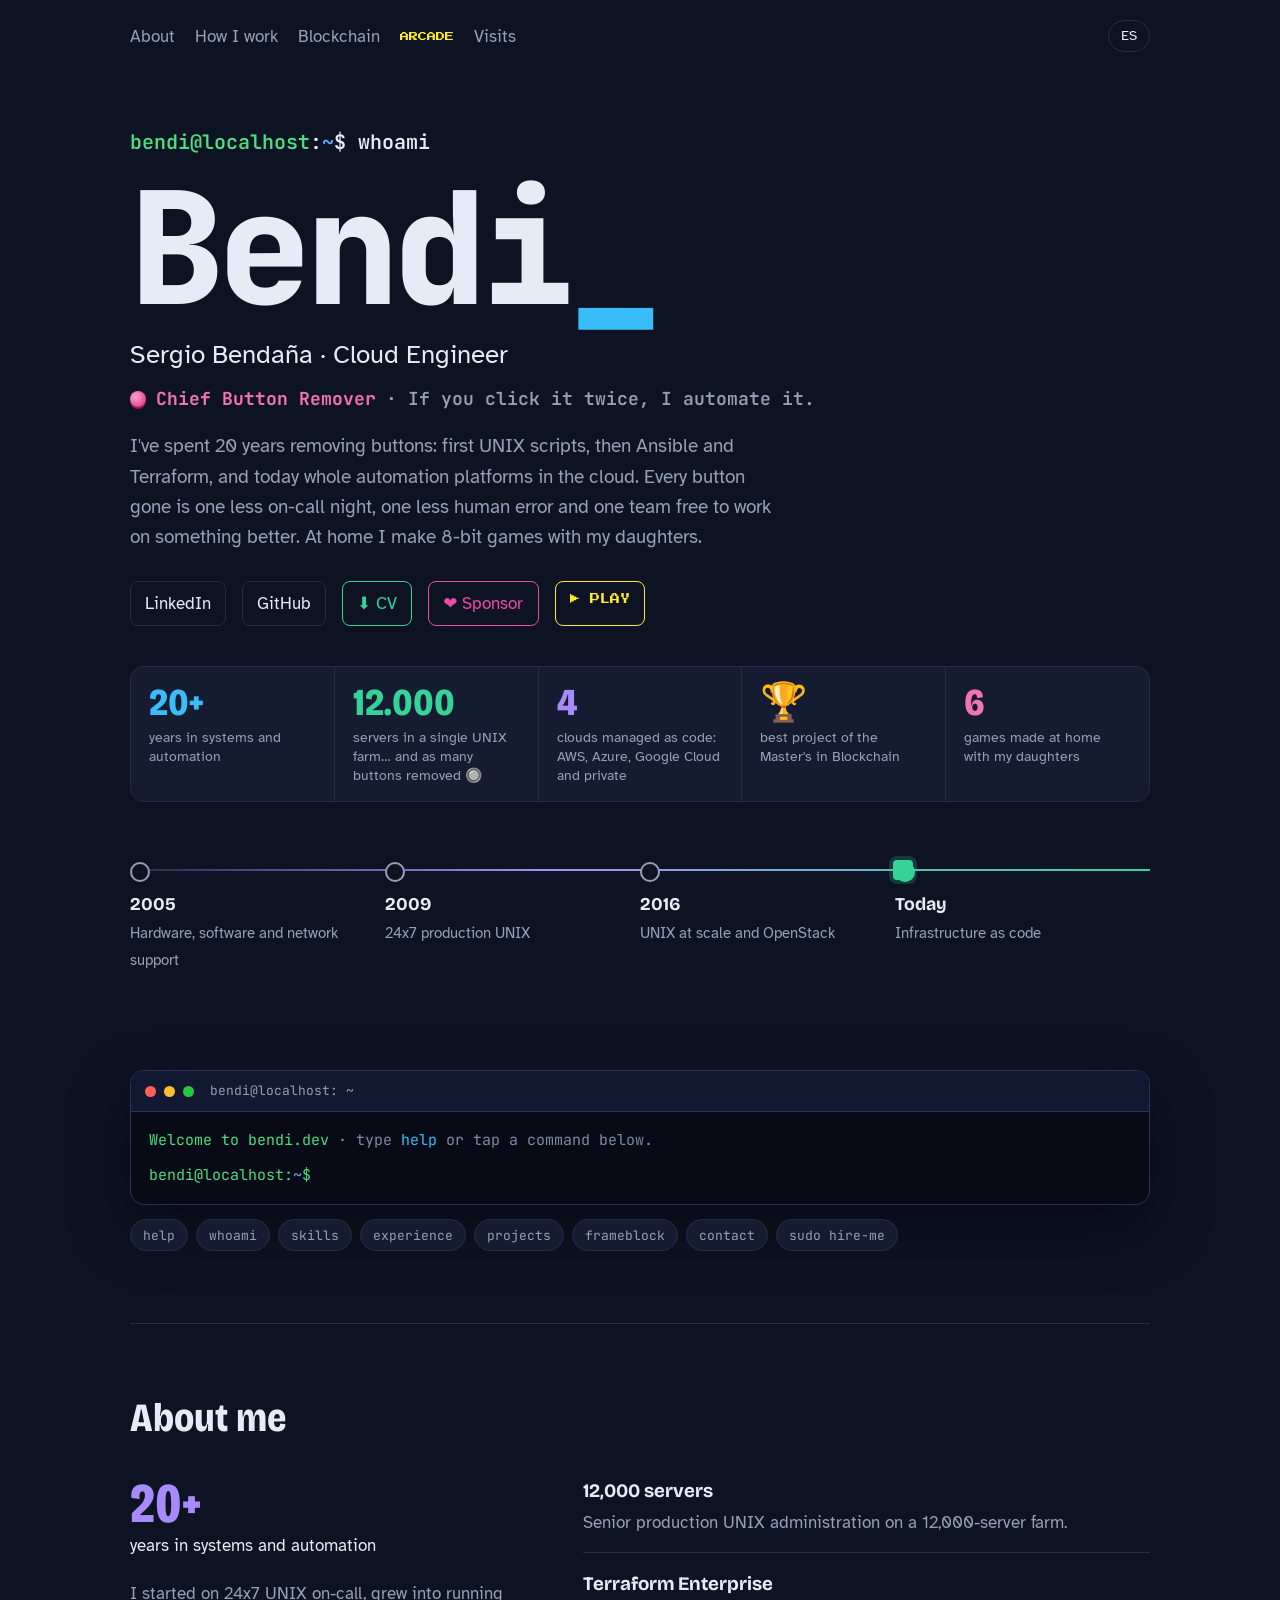
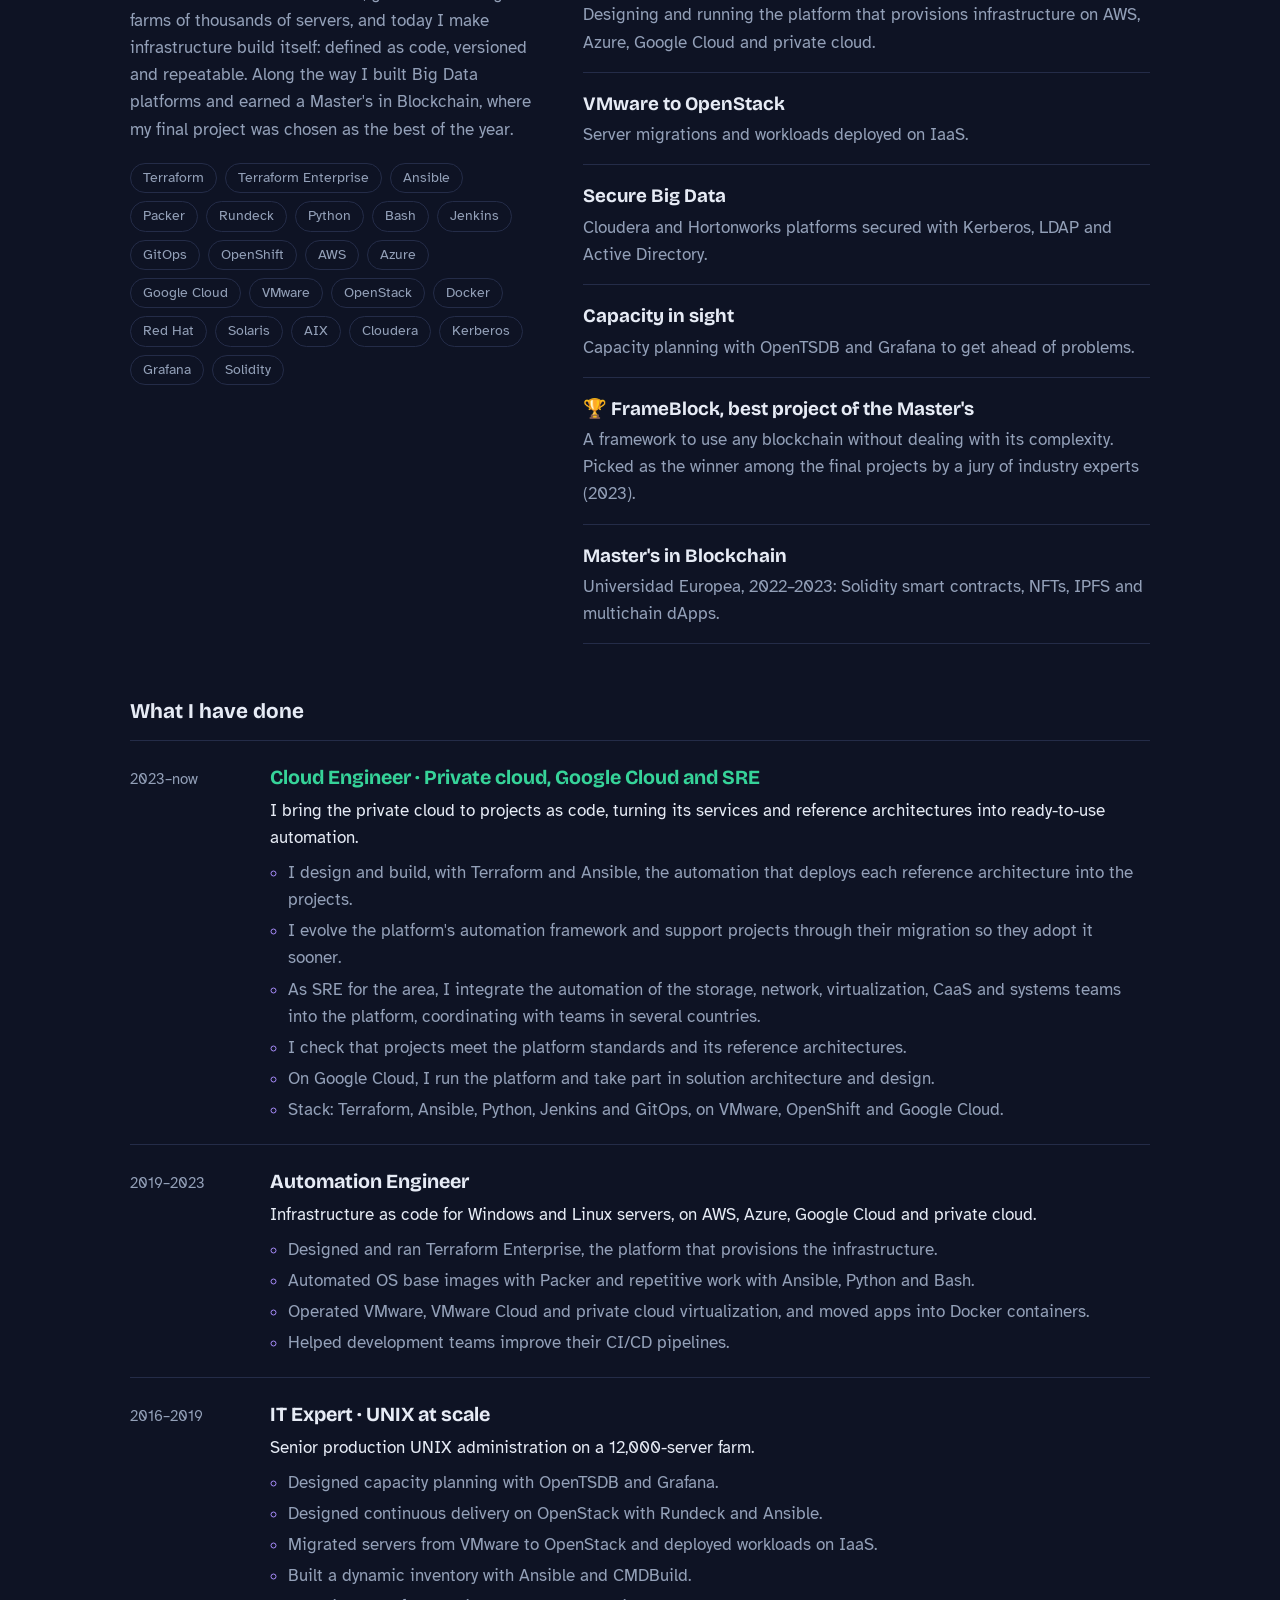
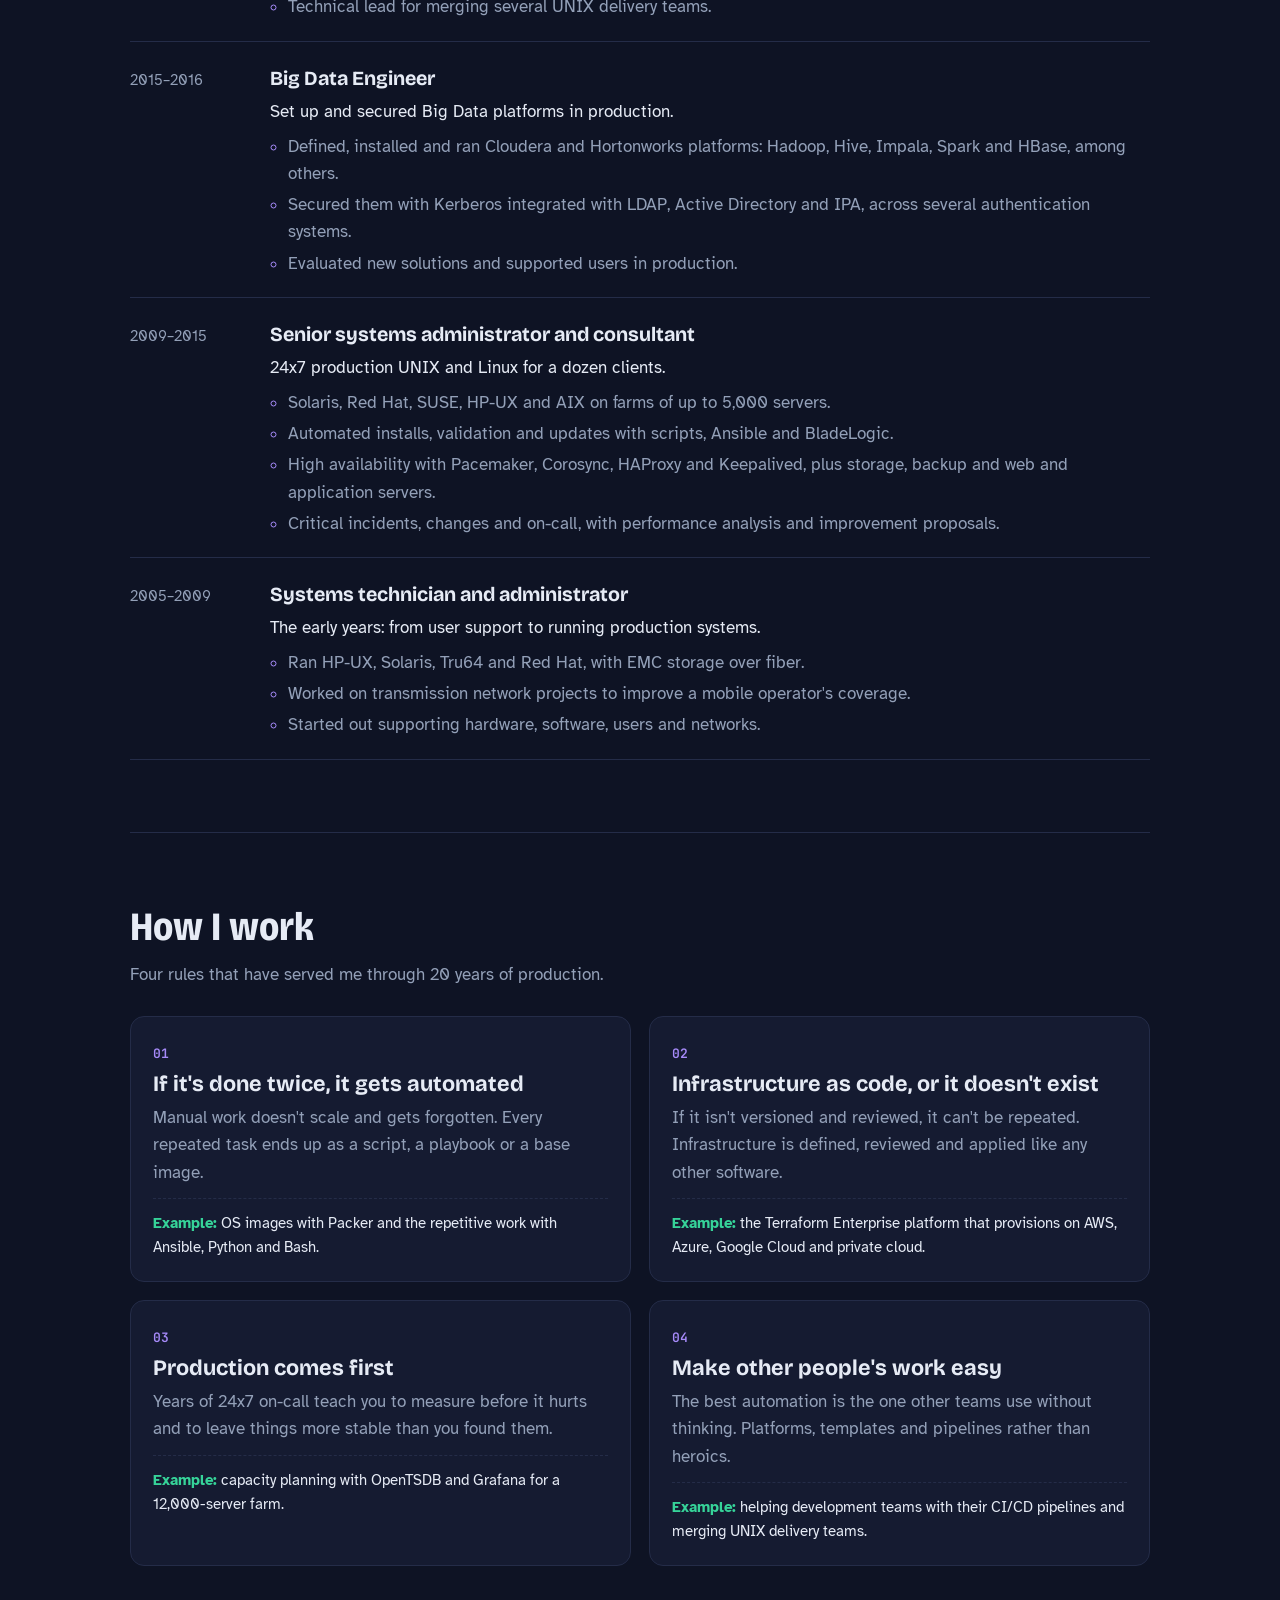
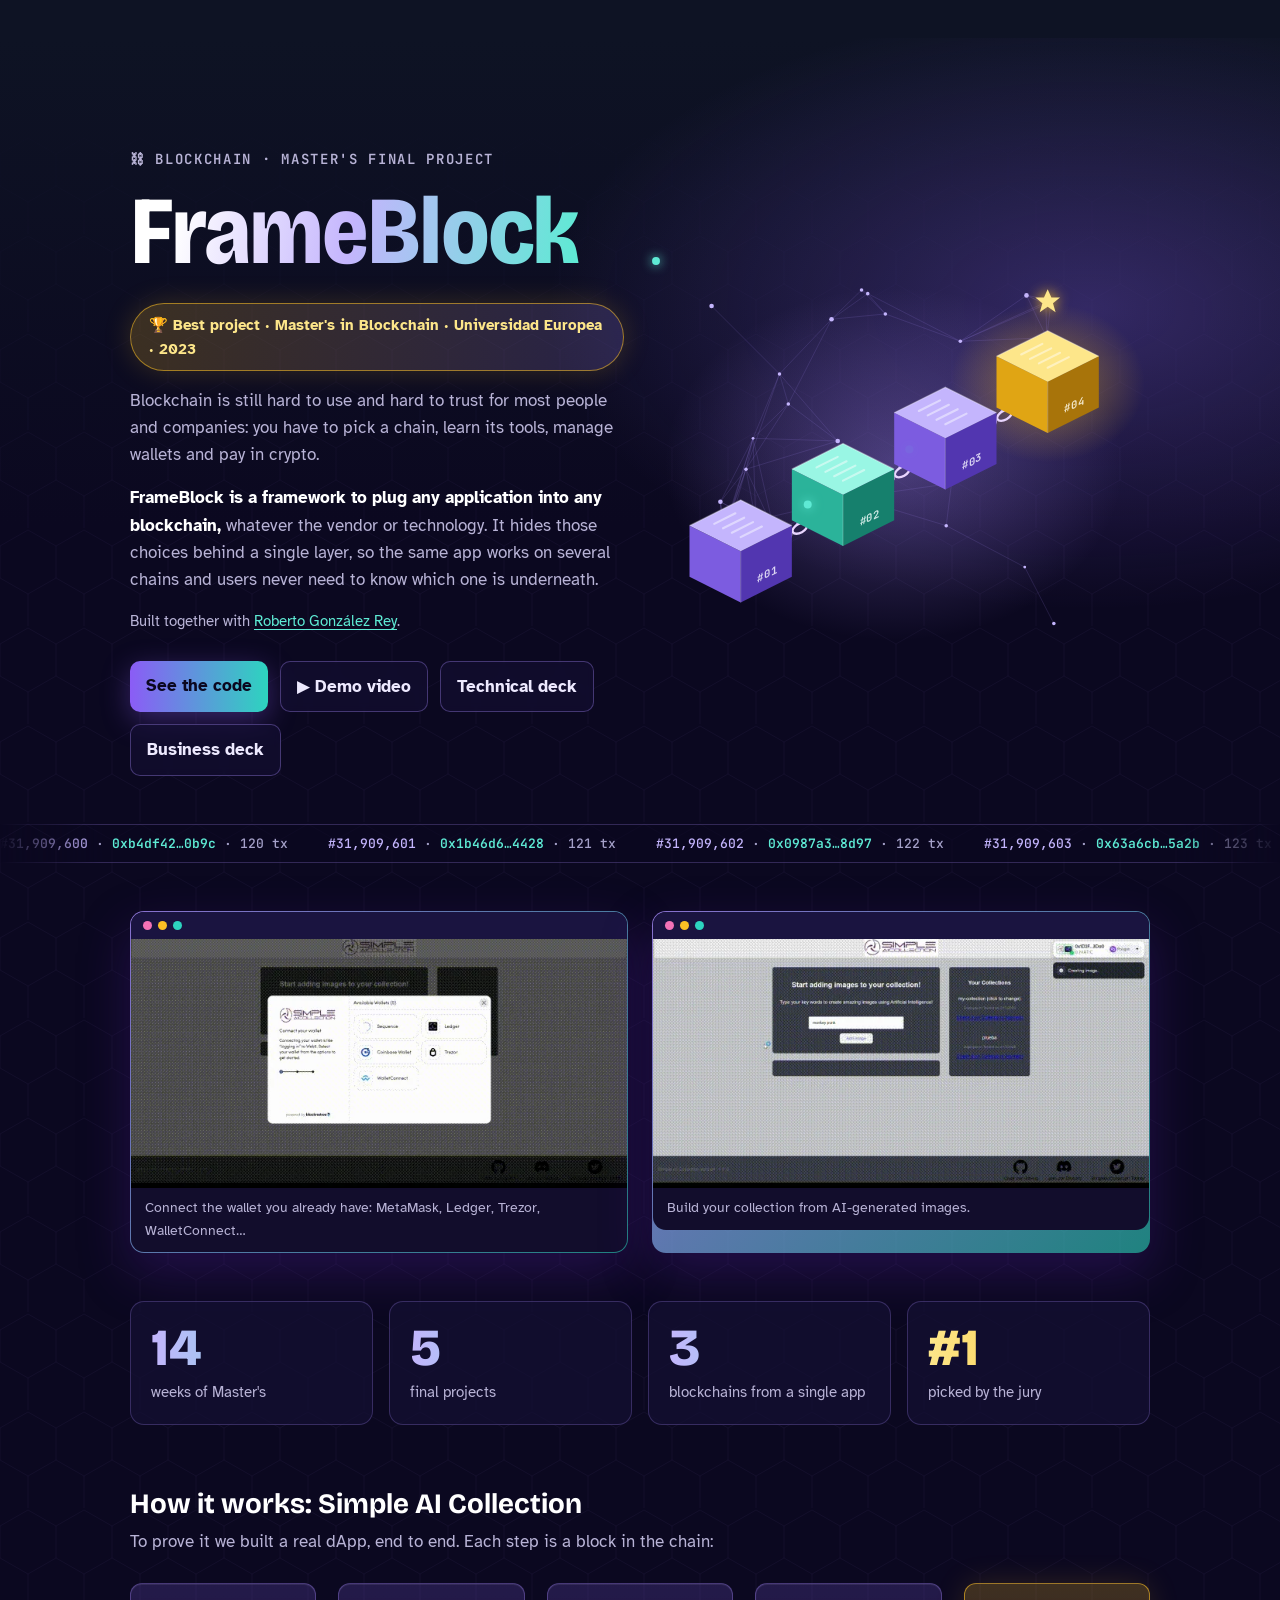
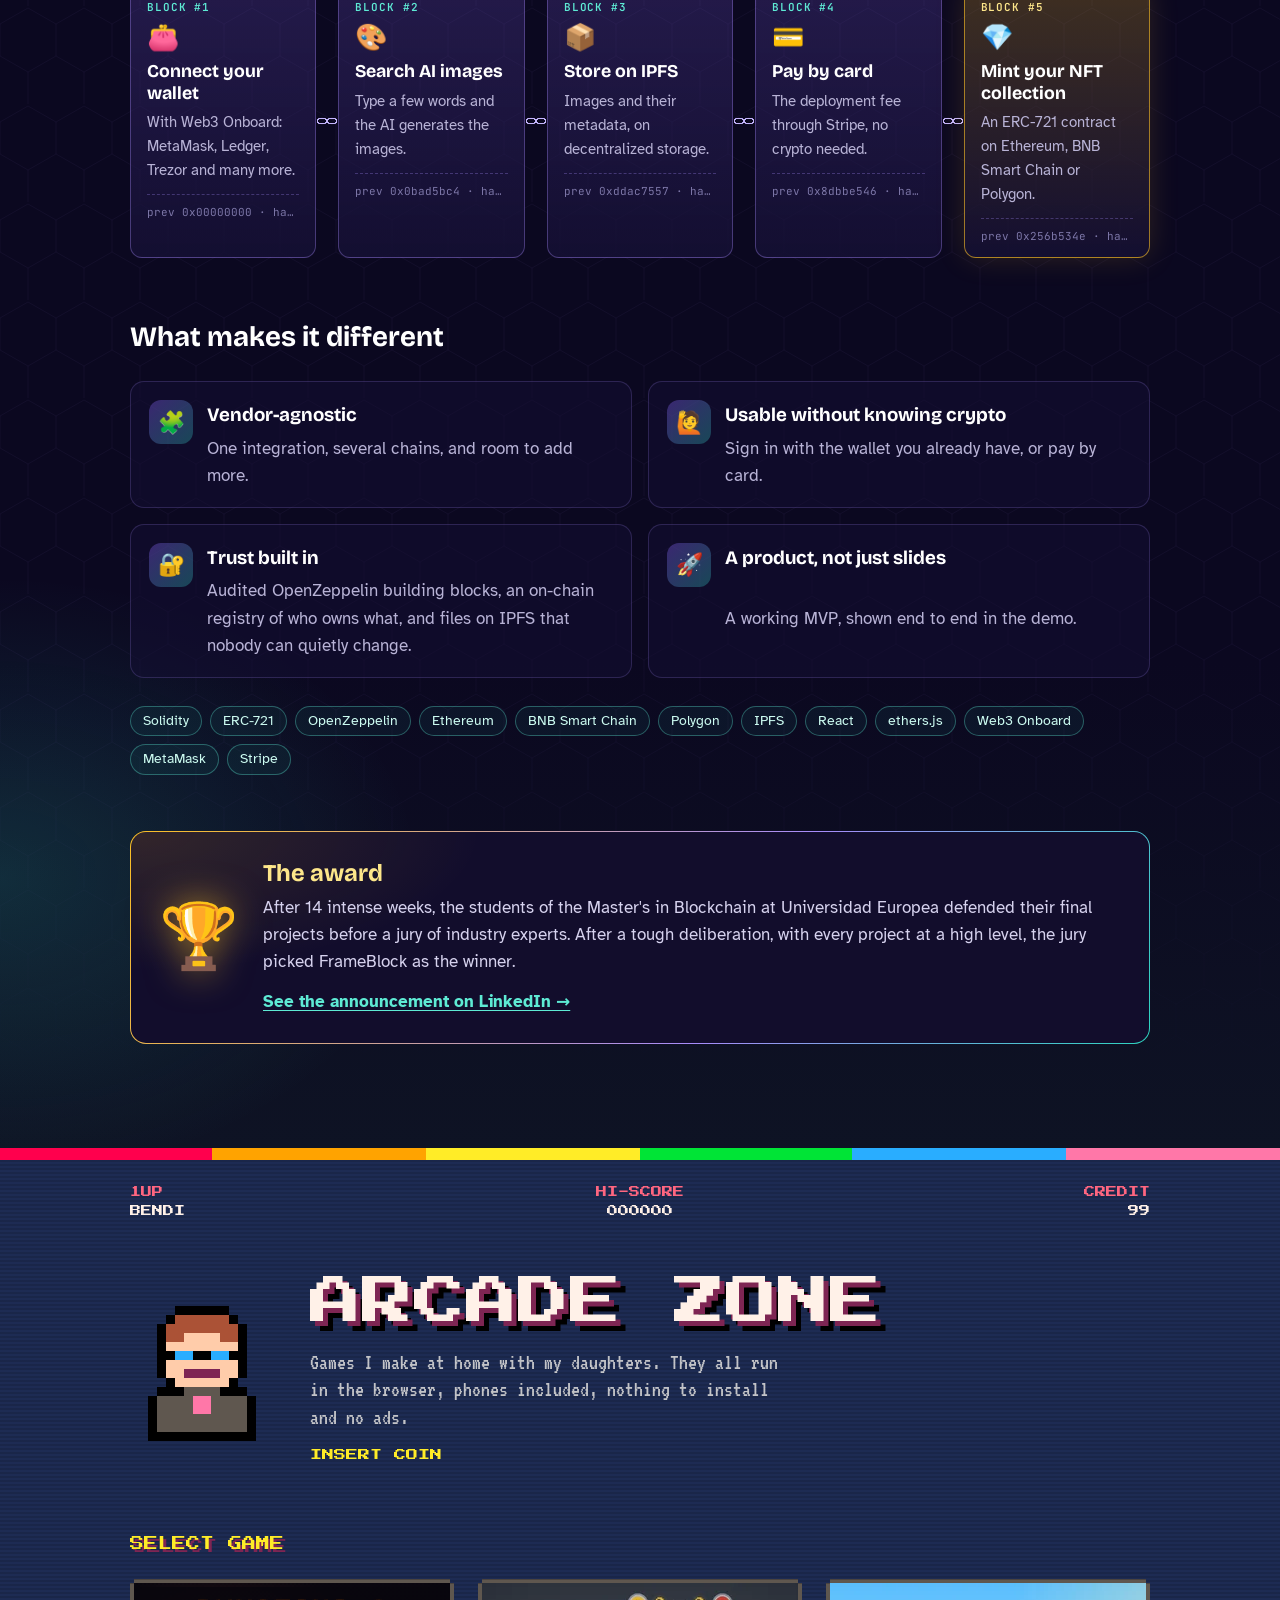
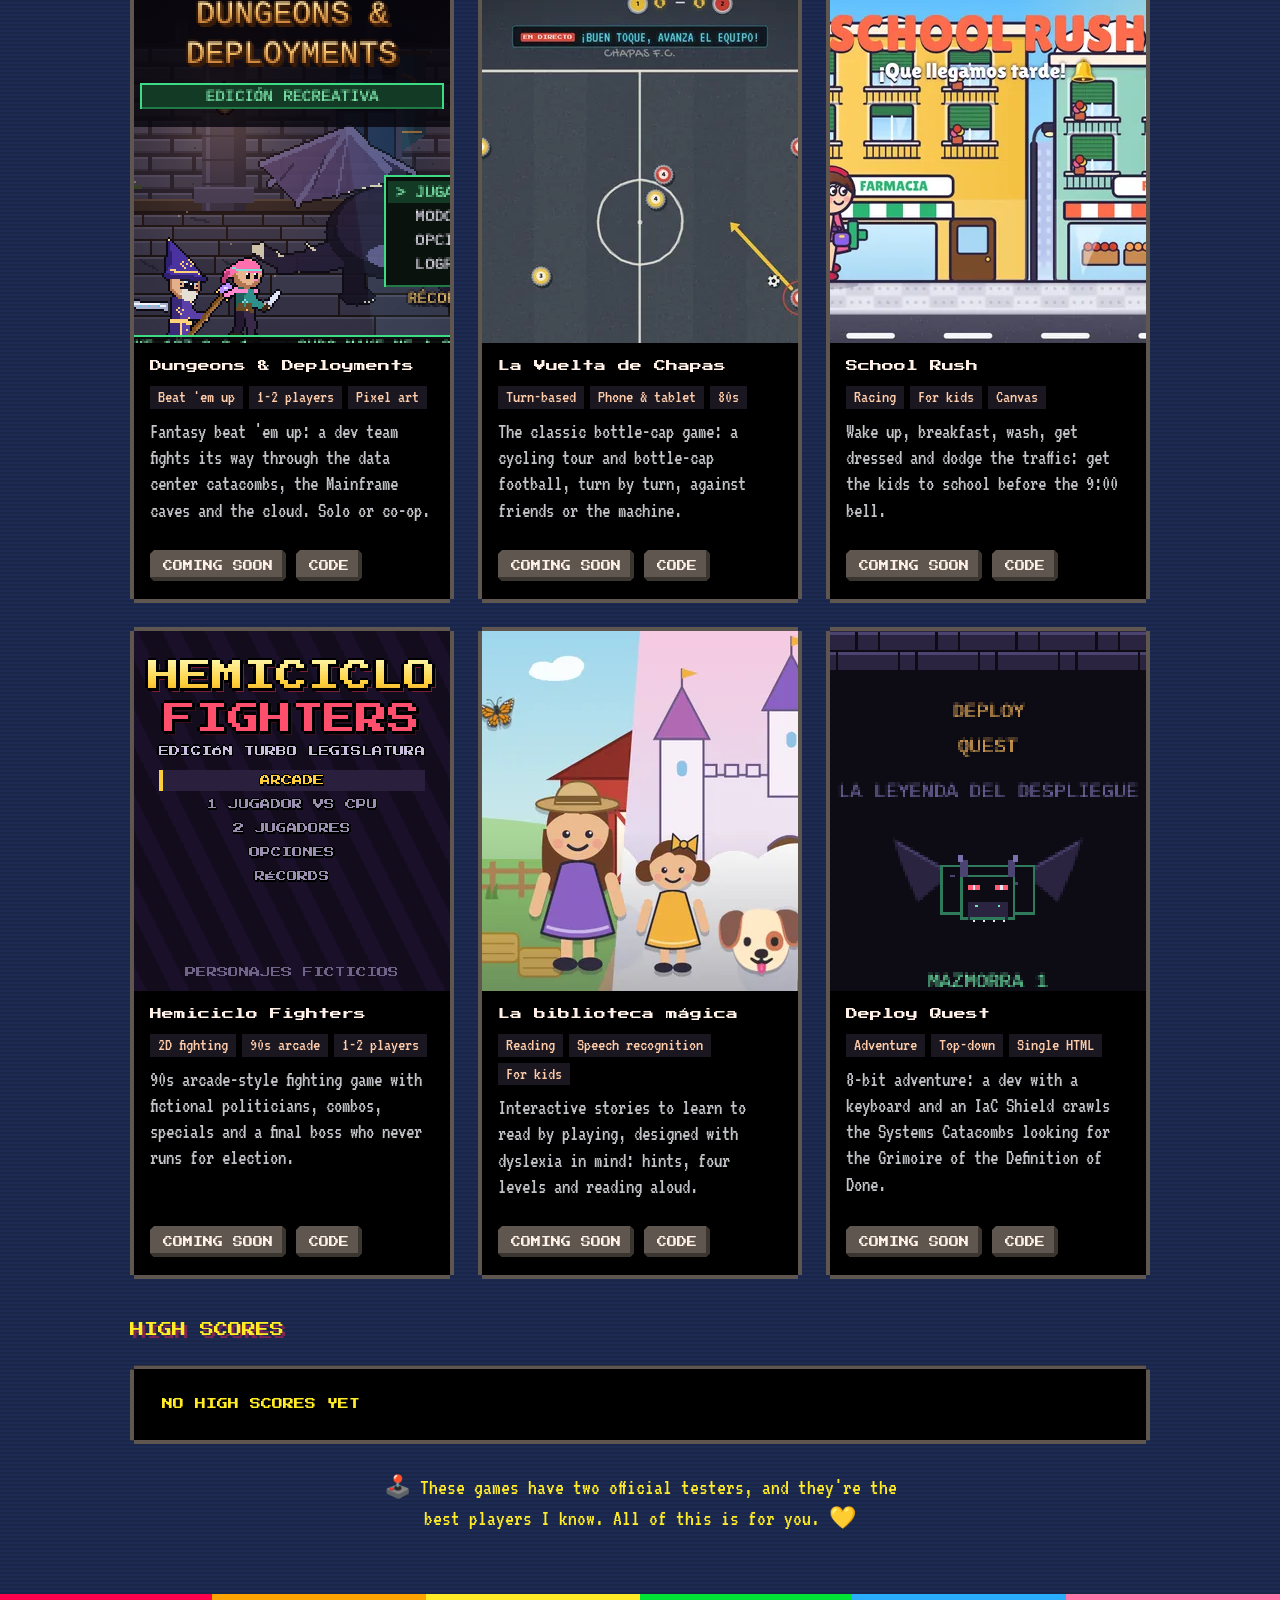
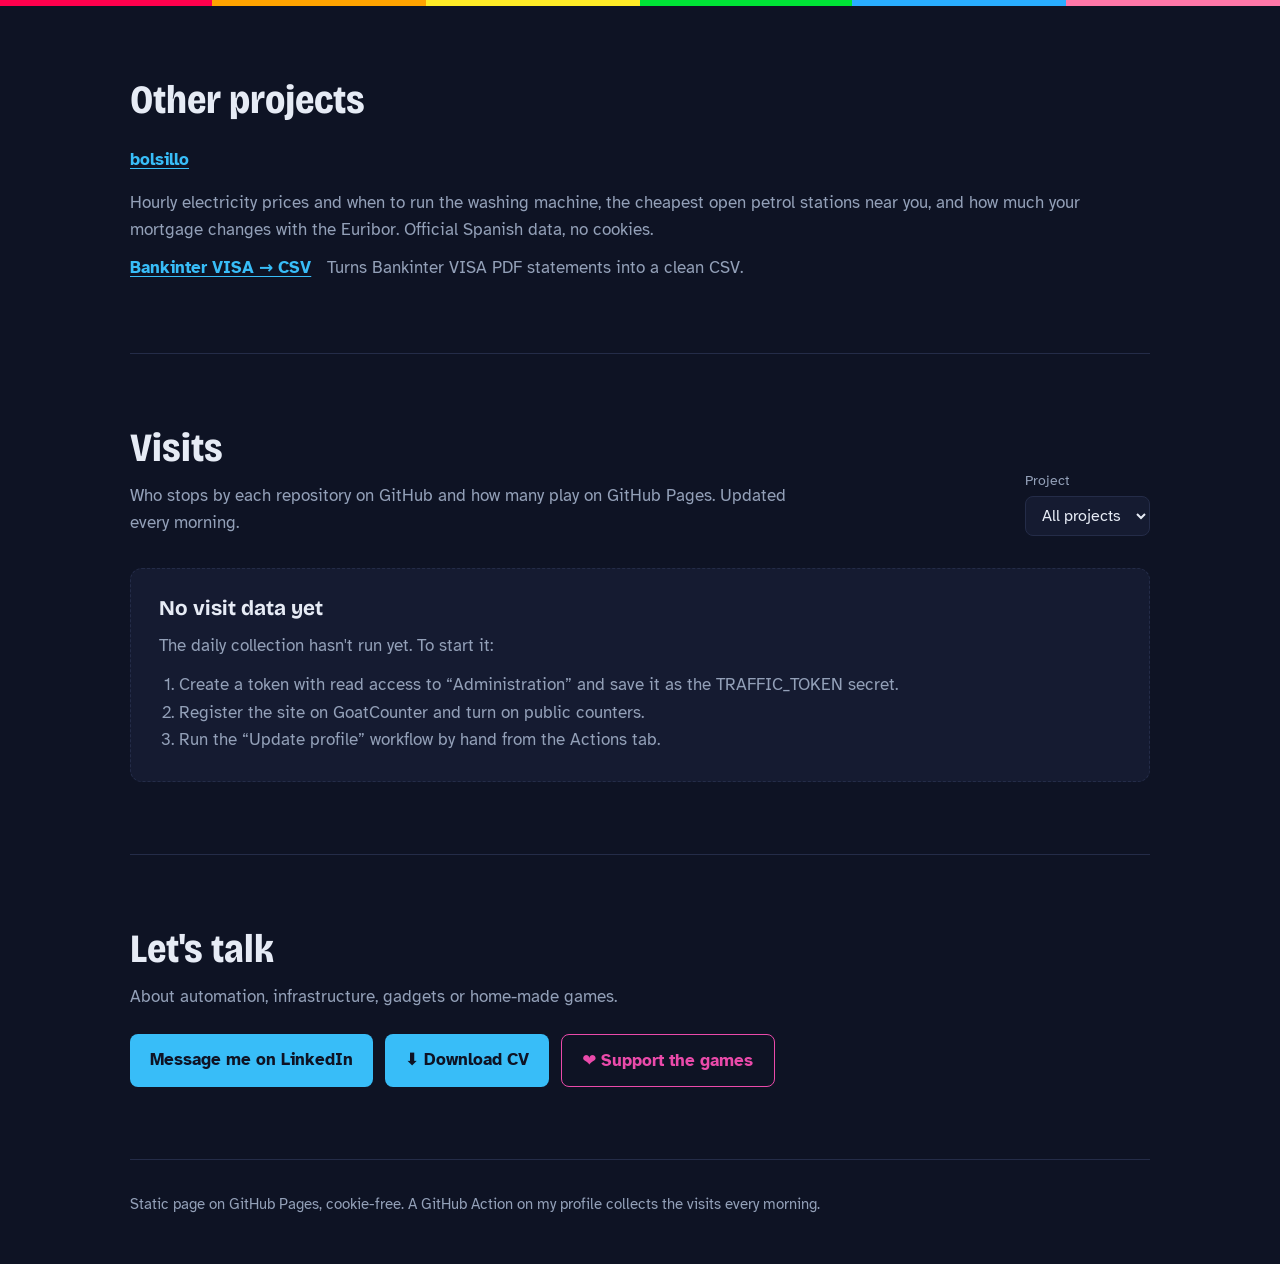
==== index.html @ 01080f03 "Add bolsillo to other projects - New entry for bolsillo, linking to its live site - Tools can now se" ====
<!doctype html>
<html lang="es">
<head>
<meta charset="utf-8">
<meta name="viewport" content="width=device-width, initial-scale=1">
<title>Bendi · Sergio Bendaña</title>
<meta name="description" content="20 años automatizando infraestructura, Máster en Blockchain con el proyecto ganador (FrameBlock) y juegos de 8 bits hechos en casa.">
<link rel="icon" href="img/bendi.svg" type="image/svg+xml">
<link rel="canonical" href="https://bendi.dev/">
<meta property="og:type" content="website">
<meta property="og:site_name" content="Bendi">
<meta property="og:title" content="Bendi · Sergio Bendaña">
<meta property="og:description" content="20 años automatizando infraestructura, Máster en Blockchain con el proyecto ganador (FrameBlock) y juegos de 8 bits hechos en casa.">
<meta property="og:url" content="https://bendi.dev/">
<meta property="og:image" content="https://bendi.dev/og.png?v=5">
<meta property="og:image:width" content="1200">
<meta property="og:image:height" content="630">
<meta property="og:image:alt" content="Sergio Bendaña, Cloud Engineer">
<meta property="og:locale" content="es_ES">
<meta name="twitter:card" content="summary_large_image">
<meta name="twitter:site" content="@serbenda">
<meta name="theme-color" content="#0e1324">
<script type="application/ld+json">{"@context": "https://schema.org", "@type": "Person", "name": "Sergio Bendaña", "alternateName": "Bendi", "url": "https://bendi.dev/", "image": "https://bendi.dev/og.png", "jobTitle": "Cloud Engineer", "sameAs": ["https://www.linkedin.com/in/serbenda/", "https://github.com/serbenda"], "knowsAbout": ["Infrastructure as Code", "Terraform", "Ansible", "Packer", "AWS", "Azure", "Google Cloud", "OpenStack", "UNIX", "Blockchain", "Solidity", "IPFS"], "alumniOf": {"@type": "CollegeOrUniversity", "name": "Universidad Europea"}, "award": "FrameBlock: best project, Master's in Blockchain, Universidad Europea (2023)"}</script>
<link rel="preload" href="fonts/JetBrainsMono.woff2" as="font" type="font/woff2" crossorigin>
<link rel="preload" href="fonts/Atkinson-Regular.woff2" as="font" type="font/woff2" crossorigin>
<link rel="stylesheet" href="fonts/fonts.css">
<style>
/* =========================================================
   Professional part: calm navy, Bricolage Grotesque + Atkinson
   ========================================================= */
:root {
  --ink: #0e1324;
  --panel: #151b31;
  --line: #242c48;
  --text: #e6ebf5;
  --muted: #93a0b8;
  --repo: #38bdf8;
  --pages: #36d399;
  --plays: #f472b6;
  --violet: #a78bfa;
  --gut: clamp(16px, 4vw, 40px);
}
* { box-sizing: border-box; }
html { background: var(--ink); color: var(--text); scroll-behavior: smooth; }
@media (prefers-reduced-motion: reduce) { html { scroll-behavior: auto; } }
body { margin: 0; font: 17px/1.6 "Atkinson Hyperlegible", system-ui, sans-serif; font-variant-numeric: tabular-nums; }
a { color: var(--repo); text-underline-offset: 3px; }
a:hover { color: var(--text); }
:focus-visible { outline: 2px solid var(--violet); outline-offset: 3px; border-radius: 4px; }
h1, h2, h3 { font-family: "Bricolage Grotesque", system-ui, sans-serif; line-height: 1.1; margin: 0; }
h2 { font-size: clamp(28px, 4vw, 40px); font-variation-settings: "wdth" 85; font-weight: 750; }
h3 { font-size: 21px; font-weight: 700; }
p { margin: 0; }
.sr { position: absolute; width: 1px; height: 1px; overflow: hidden; clip: rect(0 0 0 0); white-space: nowrap; }
.wrap { max-width: 1100px; margin: 0 auto; padding: 0 var(--gut); }
section { padding: 72px 0; border-top: 1px solid var(--line); }

.lead { color: var(--muted); max-width: 62ch; margin-top: 12px; }

/* top bar */
.bar { display: flex; justify-content: space-between; align-items: center; padding: 20px 0; gap: 16px; }
.bar nav { display: flex; gap: 20px; flex-wrap: wrap; }
.bar nav a { color: var(--muted); text-decoration: none; }
.bar nav a:hover { color: var(--text); }
.bar nav a.arc { font: 9px/1 "Press Start 2P", monospace; color: #ffec27; align-self: center; padding: 8px 0; }
.lang { background: none; border: 1px solid var(--line); color: var(--text); border-radius: 999px; padding: 4px 12px; font: inherit; font-size: 14px; cursor: pointer; }

/* hero */
.hero { padding: 56px 0 72px; }
.hero h1 { font: 800 clamp(64px, 13vw, 156px)/1 "JetBrains Mono", ui-monospace, monospace; letter-spacing: -0.04em; font-variation-settings: normal; }
/* a bash prompt, then the name as the command's output */
.prompt { font: 600 clamp(15px, 1.8vw, 20px)/1.4 "JetBrains Mono", ui-monospace, monospace; margin-bottom: 14px; color: var(--text); }
.prompt .u { color: #4ade80; }
.prompt .d { color: #60a5fa; }
/* terminal cursor after the name */
.hero h1 .cur { color: var(--repo); animation: cur 1.06s steps(1) infinite; }
@keyframes cur { 50% { opacity: 0; } }
@media (prefers-reduced-motion: reduce) { .hero h1 .cur { animation: none; } }
.hero .who { font-size: clamp(20px, 2.4vw, 26px); margin-top: 8px; }
.hero .cbr { display: flex; align-items: center; flex-wrap: wrap; gap: 4px 10px; margin-top: 10px; font: 600 clamp(15px, 1.7vw, 18px)/1.4 "JetBrains Mono", ui-monospace, monospace; color: var(--muted); }
.arcade .dedic { text-align: center; margin: 28px auto 0; max-width: 60ch; font: 400 22px/1.4 "VT323", monospace; color: #ffec27; }
.hero .cbr b { color: var(--plays); font-weight: 700; }
.hero .cbr .btn { width: 16px; height: 16px; border-radius: 50%; background: radial-gradient(circle at 35% 35%, #fda4cf, #db2777); box-shadow: 0 2px 0 #9d174d; flex: none; }
.hero .pitch { color: var(--muted); max-width: 54ch; margin-top: 20px; font-size: 19px; }
.links { display: flex; gap: 16px; flex-wrap: wrap; margin-top: 28px; }
.links a { border: 1px solid var(--line); border-radius: 8px; padding: 8px 14px; color: var(--text); text-decoration: none; }
.links a:hover { border-color: var(--repo); }
.links a.play { border-color: #ffec27; color: #ffec27; font: 10px/1.9 "Press Start 2P", monospace; }
.links a.play:hover { background: #ffec27; color: #000; }

/* career line: the one moment of motion in the professional part */
.pipe { margin-top: 56px; }
.track { position: relative; display: grid; grid-template-columns: repeat(4, 1fr); }
.track::before { content: ""; position: absolute; left: 0; right: 0; top: 11px; height: 2px; background: linear-gradient(90deg, var(--line), var(--violet) 40%, var(--pages)); }
.stage { position: relative; padding-top: 32px; padding-right: 12px; }
.stage::before { content: ""; position: absolute; top: 4px; left: 0; width: 16px; height: 16px; border-radius: 50%; background: var(--ink); border: 2px solid var(--muted); }
.stage:last-child::before { border-color: var(--pages); background: var(--pages); }
.stage b { display: block; font-family: "Bricolage Grotesque", sans-serif; font-size: 18px; }
.stage span { color: var(--muted); font-size: 15px; }
.token { position: absolute; top: 2px; left: 0; width: 20px; height: 20px; border-radius: 4px; background: var(--repo); box-shadow: 0 0 0 4px rgba(56, 189, 248, .18); animation: ship 3.2s cubic-bezier(.6, 0, .3, 1) .5s both; }
@keyframes ship {
  0% { left: 0; } 30% { left: calc(25% - 2px); } 40% { left: calc(25% - 2px); }
  70% { left: calc(50% - 2px); } 80% { left: calc(50% - 2px); background: var(--repo); }
  100% { left: calc(75% - 2px); background: var(--pages); box-shadow: 0 0 0 4px rgba(54, 211, 153, .2); }
}
@media (prefers-reduced-motion: reduce) { .token { animation: none; left: calc(75% - 2px); background: var(--pages); } }

/* about */
.exp { display: grid; grid-template-columns: minmax(0, 1fr) minmax(0, 1.4fr); gap: 48px; margin-top: 36px; }
.exp .me { display: flex; gap: 20px; align-items: center; }
.exp .years { font-family: "Bricolage Grotesque", sans-serif; font-size: 56px; font-weight: 800; font-variation-settings: "wdth" 75; line-height: 1; color: var(--violet); }
.exp .side p { color: var(--muted); margin-top: 20px; }
.chips { display: flex; flex-wrap: wrap; gap: 8px; margin-top: 20px; padding: 0; list-style: none; }
.chips li { border: 1px solid var(--line); border-radius: 999px; padding: 3px 12px; font-size: 14px; color: var(--muted); }
.wins { list-style: none; margin: 0; padding: 0; }
.wins li { padding: 16px 0; border-bottom: 1px solid var(--line); }
.wins li:first-child { padding-top: 0; }
.wins b { display: block; font-family: "Bricolage Grotesque", sans-serif; font-size: 19px; margin-bottom: 2px; }
.wins span { color: var(--muted); }
.ctitle { margin-top: 56px; }
.career { list-style: none; padding: 0; margin: 16px 0 0; display: grid; gap: 0; border-top: 1px solid var(--line); }
.career > li { display: grid; grid-template-columns: 120px 1fr; gap: 20px; padding: 20px 0; border-bottom: 1px solid var(--line); align-items: baseline; }
.career .sum { color: var(--text); margin-top: 4px; }
.career ul { margin: 8px 0 0; padding-left: 18px; color: var(--muted); display: grid; gap: 4px; }
.career ul li::marker { color: var(--violet); }
.career .y { color: var(--muted); font-size: 15px; }
.career b { font-family: "Bricolage Grotesque", sans-serif; font-size: 20px; }
.career .now b { color: var(--pages); }
.tools { list-style: none; padding: 0; margin: 24px 0 0; display: grid; gap: 10px; }
.tools li { display: flex; gap: 16px; align-items: baseline; flex-wrap: wrap; }
.tools a { font-weight: 700; }
.tools span { color: var(--muted); }

/* visits dashboard */
.head { display: flex; justify-content: space-between; align-items: end; gap: 20px; flex-wrap: wrap; }
select { background: var(--panel); color: var(--text); border: 1px solid var(--line); border-radius: 8px; padding: 8px 12px; font: inherit; font-size: 16px; }
.kpis { display: grid; grid-template-columns: repeat(4, 1fr); gap: 1px; background: var(--line); border: 1px solid var(--line); border-radius: 12px; overflow: hidden; margin-top: 32px; }
.kpi { background: var(--panel); padding: 20px; }
.kpi strong { display: block; font-family: "Bricolage Grotesque", sans-serif; font-size: clamp(30px, 4vw, 44px); font-weight: 750; line-height: 1.1; }
.kpi span { color: var(--muted); font-size: 15px; }
.chart { margin-top: 28px; background: var(--panel); border: 1px solid var(--line); border-radius: 12px; padding: 20px; overflow-x: auto; }
.chart svg { display: block; width: 100%; height: auto; }
.legend { display: flex; gap: 20px; font-size: 15px; color: var(--muted); margin-bottom: 12px; flex-wrap: wrap; }
.legend span { display: inline-flex; align-items: center; gap: 6px; }
.dot { width: 9px; height: 9px; border-radius: 50%; display: inline-block; }
.axis { fill: var(--muted); font: 12px "Atkinson Hyperlegible", sans-serif; }
.tip { fill: var(--text); font: 700 13px "Atkinson Hyperlegible", sans-serif; }
.box { background: var(--panel); border: 1px solid var(--line); border-radius: 12px; padding: 20px; overflow-x: auto; margin-top: 20px; }
.box h3 { margin-bottom: 12px; }
table { width: 100%; border-collapse: collapse; font-size: 15px; }
th { text-align: right; color: var(--muted); font-weight: 400; padding: 6px 8px; border-bottom: 1px solid var(--line); white-space: nowrap; }
td { text-align: right; padding: 8px; border-bottom: 1px solid var(--line); white-space: nowrap; }
th:first-child, td:first-child { text-align: left; }
tbody tr { cursor: pointer; }
tbody tr:hover td { background: rgba(56, 189, 248, .06); }
tbody tr.on td { background: rgba(167, 139, 250, .12); }
.spark { vertical-align: middle; }
.refs { list-style: none; padding: 0; margin: 0; font-size: 15px; display: grid; grid-template-columns: repeat(auto-fill, minmax(min(260px, 100%), 1fr)); column-gap: 32px; }
.refs li { display: grid; grid-template-columns: 1fr auto; gap: 4px 12px; padding: 8px 0; border-bottom: 1px solid var(--line); }
.refs .b { grid-column: 1 / -1; height: 4px; background: var(--line); border-radius: 2px; overflow: hidden; }
.refs .b i { display: block; height: 100%; background: var(--violet); }
.note { color: var(--muted); font-size: 14px; margin-top: 16px; max-width: 80ch; }
.empty { background: var(--panel); border: 1px dashed var(--line); border-radius: 12px; padding: 28px; margin-top: 32px; }
.empty ol { margin: 12px 0 0; padding-left: 20px; color: var(--muted); }

/* contact */
.contact { display: flex; justify-content: space-between; align-items: center; gap: 24px; flex-wrap: wrap; }
.contact .cta { background: var(--repo); color: var(--ink); text-decoration: none; font-weight: 700; border-radius: 8px; padding: 12px 20px; }
.contact .cta:hover { background: var(--text); color: var(--ink); }
.contact .ctas { display: flex; gap: 12px; flex-wrap: wrap; }
.contact .cta.sp { background: transparent; color: #ea4aaa; border: 1px solid #ea4aaa; }
.contact .cta.sp:hover { background: #ea4aaa; color: #fff; }
.links a.sp { border-color: #ea4aaa; color: #ea4aaa; }
.links a.sp:hover { background: #ea4aaa; color: #fff; }
footer { border-top: 1px solid var(--line); padding: 32px 0 48px; color: var(--muted); font-size: 15px; }

/* =========================================================
   Arcade zone: full 8-bit. PICO-8 palette, Press Start 2P + VT323
   ========================================================= */
.arcade {
  --a-bg: #1d2b53; --a-black: #000; --a-plum: #7e2553; --a-dk: #5f574f; --a-gray: #c2c3c7; --a-cream: #fff1e8;
  --a-red: #ff004d; --a-orange: #ffa300; --a-yellow: #ffec27; --a-green: #00e436; --a-blue: #29adff; --a-pink: #ff77a8; --a-peach: #ffccaa;
  position: relative; background: var(--a-bg); color: var(--a-cream);
  font: 22px/1.25 "VT323", ui-monospace, monospace; -webkit-font-smoothing: none;
  /* faint CRT scanlines */
  background-image: repeating-linear-gradient(0deg, rgba(0, 0, 0, .12) 0 2px, transparent 2px 4px);
  padding: 0 0 72px; border: 0;
}
/* rainbow pixel strips where the zone starts and ends */
.arcade::before, .arcade::after {
  content: ""; position: absolute; left: 0; right: 0; height: 12px;
  background: linear-gradient(90deg, var(--a-red) 0 16.6%, var(--a-orange) 0 33.3%, var(--a-yellow) 0 50%, var(--a-green) 0 66.6%, var(--a-blue) 0 83.3%, var(--a-pink) 0);
}
.arcade::before { top: 0; }
.arcade::after { bottom: 0; }
.arcade a { color: var(--a-blue); }
.arcade a:hover { color: var(--a-yellow); }
.arcade :focus-visible { outline: 4px solid var(--a-yellow); outline-offset: 2px; border-radius: 0; }
.a-hud { display: grid; grid-template-columns: 1fr auto 1fr; gap: 12px; padding: 36px 0 8px; font: 11px/1.7 "Press Start 2P", monospace; }
.a-hud .l { color: #ff6680; display: block; }
.a-hud .c { text-align: center; }
.a-hud .r { text-align: right; }
.a-title { display: grid; grid-template-columns: auto 1fr; gap: 36px; align-items: center; padding: 40px 0 24px; }
.a-title img { width: 144px; height: 144px; image-rendering: pixelated; }
.a-title h2 { font: 400 clamp(26px, 5vw, 52px)/1.3 "Press Start 2P", monospace; color: var(--a-cream); text-shadow: 5px 5px 0 var(--a-plum), 10px 10px 0 var(--a-black); font-variation-settings: normal; }
.a-title p { color: var(--a-gray); margin-top: 12px; max-width: 52ch; }
.coin { display: inline-block; margin-top: 18px; font: 12px "Press Start 2P", monospace; color: var(--a-yellow); }
.coin span { animation: blink 1.1s steps(1) infinite; }
@keyframes blink { 50% { visibility: hidden; } }
@media (prefers-reduced-motion: reduce) { .coin span { animation: none; } }
.a-sub { font: 14px/1.6 "Press Start 2P", monospace; color: var(--a-yellow); text-shadow: 3px 3px 0 var(--a-plum); margin-top: 40px; }
.pxbox {
  background: var(--a-black); box-shadow: inset 0 0 0 4px var(--frame, var(--a-dk));
  clip-path: polygon(4px 0, calc(100% - 4px) 0, calc(100% - 4px) 4px, 100% 4px, 100% calc(100% - 4px), calc(100% - 4px) calc(100% - 4px), calc(100% - 4px) 100%, 4px 100%, 4px calc(100% - 4px), 0 calc(100% - 4px), 0 4px, 4px 4px);
}
.carts { display: grid; grid-template-columns: repeat(auto-fill, minmax(min(320px, 100%), 1fr)); gap: 24px; margin-top: 24px; }
.cart { display: flex; flex-direction: column; padding: 4px; }
.cart:hover, .cart:focus-within { --frame: var(--a-yellow); }
.cart .shot { aspect-ratio: 16 / 9; width: 100%; display: block; object-fit: cover; background: var(--a-bg); }
.cart .shot.pixel { image-rendering: pixelated; }
.cart .body { padding: 14px 16px 18px; display: flex; flex-direction: column; gap: 10px; flex: 1; }
.cart h3 { font: 12px/1.6 "Press Start 2P", monospace; color: var(--a-cream); }
.cart p { color: var(--a-gray); font-size: 21px; }
.cart .tags { display: flex; flex-wrap: wrap; gap: 6px; list-style: none; margin: 0; padding: 0; }
.cart .tags li { font-size: 18px; color: var(--a-peach); background: #1a1720; padding: 0 8px; }
.cart .act { display: flex; gap: 10px; align-items: center; margin-top: auto; padding-top: 6px; flex-wrap: wrap; }
.cart .sc { display: flex; gap: 14px; flex-wrap: wrap; font-size: 19px; }
.pbtn {
  display: inline-block; font: 10px/1 "Press Start 2P", monospace; text-decoration: none; padding: 11px 13px 10px;
  background: var(--a-yellow); color: var(--a-black) !important; box-shadow: inset -4px -4px 0 var(--a-orange);
  clip-path: polygon(4px 0, calc(100% - 4px) 0, 100% 4px, 100% calc(100% - 4px), calc(100% - 4px) 100%, 4px 100%, 0 calc(100% - 4px), 0 4px);
}
.pbtn:hover { background: var(--a-cream); box-shadow: inset -4px -4px 0 var(--a-gray); }
.pbtn:active { transform: translateY(2px); }
.pbtn.ghost { background: var(--a-dk); color: var(--a-cream) !important; box-shadow: inset -4px -4px 0 #3b3530; }
.pbtn.ghost:hover { background: #83769c; }
.hs { margin-top: 24px; padding: 24px; }
.hs table { font: 11px/1 "Press Start 2P", monospace; }
.hs th { color: var(--a-red); font-weight: 400; border: 0; padding: 10px 8px; font-size: 9px; }
.hs td { border: 0; padding: 10px 8px; color: var(--a-cream); }
.hs tbody tr { cursor: default; }
.hs tbody tr:hover td { background: transparent; }
.hs td.rk { color: var(--a-yellow); }
.hs th:nth-child(2), .hs td:nth-child(2) { text-align: left; }
.hs tr:nth-child(1) td { color: var(--a-yellow); }
.c-repo { color: var(--repo); }
.c-pages { color: var(--pages); }
.c-plays { color: var(--plays); }
.arcade .c-repo { color: var(--a-blue); }
.arcade .c-pages { color: var(--a-green); }
.arcade .c-plays { color: var(--a-pink); }

/* =========================================================
   Blockchain zone: FrameBlock. Full-width, violet/teal night sky,
   original isometric blocks chained together (no third-party logos)
   ========================================================= */
section.chain {
  --c-violet: #a78bfa; --c-teal: #2dd4bf; --c-gold: #fbbf24; --c-deep: #0b0820;
  position: relative; overflow: hidden; border-top: 0; padding: 96px 0 104px;
  background:
    radial-gradient(900px 500px at 85% 10%, rgba(124, 92, 224, .35), transparent 60%),
    radial-gradient(700px 500px at 0% 90%, rgba(45, 212, 191, .16), transparent 60%),
    linear-gradient(180deg, #0e1324 0%, var(--c-deep) 18%, var(--c-deep) 82%, #0e1324 100%);
}
/* faint hexagon lattice */
section.chain::before {
  content: ""; position: absolute; inset: 0; pointer-events: none; opacity: .5;
  background-image: url("data:image/svg+xml,%3Csvg xmlns='http://www.w3.org/2000/svg' width='56' height='98' viewBox='0 0 56 98'%3E%3Cpath d='M28 66L0 50V18L28 2l28 16v32L28 66zm0 32V66' fill='none' stroke='%23a78bfa' stroke-opacity='.10' stroke-width='1'/%3E%3C/svg%3E");
  -webkit-mask-image: linear-gradient(180deg, transparent, #000 20%, #000 80%, transparent);
          mask-image: linear-gradient(180deg, transparent, #000 20%, #000 80%, transparent);
}
section.chain > .wrap { position: relative; }
.chain .hero2 { display: grid; grid-template-columns: minmax(0, 1fr) minmax(0, 1fr); gap: 32px; align-items: center; }
.chain .eyebrow { font: 600 14px/1.4 "JetBrains Mono", ui-monospace, monospace; color: var(--c-teal); letter-spacing: .12em; text-transform: uppercase; }
.chain h2 { margin-top: 10px; font-size: clamp(48px, 8vw, 96px); letter-spacing: -0.02em;
  background: linear-gradient(100deg, #fff 10%, #c4b5fd 45%, #5eead4 90%); -webkit-background-clip: text; background-clip: text; color: transparent; }
.award { position: relative; display: inline-flex; align-items: center; gap: 10px; margin-top: 18px; padding: 9px 18px; border-radius: 999px; overflow: hidden;
  background: linear-gradient(90deg, rgba(251, 191, 36, .2), rgba(167, 139, 250, .18)); border: 1px solid rgba(251, 191, 36, .55);
  color: #fde68a; font-weight: 700; font-size: 15px; text-decoration: none; box-shadow: 0 0 28px rgba(251, 191, 36, .18); }
.award::after { content: ""; position: absolute; inset: 0; background: linear-gradient(110deg, transparent 30%, rgba(255, 255, 255, .35) 50%, transparent 70%); transform: translateX(-120%); animation: shine 4s ease-in-out 1s infinite; }
@keyframes shine { 0%, 60% { transform: translateX(-120%); } 100% { transform: translateX(120%); } }
.award:hover { color: #fff; border-color: var(--c-gold); }
.chain .intro p { color: #b8b3d6; margin-top: 16px; max-width: 56ch; }
.chain .intro strong { color: #fff; }
.credit { color: #b8b3d6; font-size: 15px; }
.credit a { color: #5eead4; }
.fb-links { display: flex; flex-wrap: wrap; gap: 12px; margin-top: 28px; }
.fb-links a { border: 1px solid rgba(167, 139, 250, .35); border-radius: 10px; padding: 11px 16px; color: #ede9fe; text-decoration: none; font-weight: 700; background: rgba(21, 16, 52, .6); backdrop-filter: blur(4px); }
.fb-links a:hover { border-color: var(--c-teal); color: #fff; }
.fb-links a.main { background: linear-gradient(90deg, #8b5cf6, #2dd4bf); border: 0; color: #0b0820; box-shadow: 0 8px 28px rgba(139, 92, 246, .35); }
.fb-links a.main:hover { filter: brightness(1.1); }
/* the artwork */
.chain-art { width: 100%; height: auto; display: block; overflow: visible; }
.chain-art .blk { animation: bob 4.8s ease-in-out infinite; transform-box: fill-box; }
@keyframes bob { 0%, 100% { transform: translateY(0); } 50% { transform: translateY(-9px); } }
.chain-art .lk { stroke: #c4b5fd; stroke-width: 2; stroke-dasharray: 6 5; animation: flow 1.2s linear infinite; opacity: .8; }
@keyframes flow { to { stroke-dashoffset: -22; } }
.chain-art .ring { fill: none; stroke: #e9d5ff; stroke-width: 2.6; }
.chain-art .pk { fill: #5eead4; filter: drop-shadow(0 0 6px #5eead4); }
.chain-art .tw { animation: tw 4s ease-in-out infinite; }
@keyframes tw { 0%, 100% { opacity: .25; } 50% { opacity: 1; } }
.chain-art .star { transform-box: fill-box; transform-origin: center; animation: spin 6s linear infinite; filter: drop-shadow(0 0 8px #fbbf24); }
@keyframes spin { to { transform: rotate(360deg); } }
/* live-looking block ticker (decorative) */
.ticker { margin-top: 48px; border-block: 1px solid rgba(167, 139, 250, .25); background: rgba(11, 8, 32, .6); overflow: hidden;
  -webkit-mask-image: linear-gradient(90deg, transparent, #000 8%, #000 92%, transparent); mask-image: linear-gradient(90deg, transparent, #000 8%, #000 92%, transparent); }
.ticker .run { display: flex; gap: 40px; width: max-content; padding: 12px 0; animation: run 40s linear infinite; font: 500 13px/1 "JetBrains Mono", monospace; color: #a5a1c9; white-space: nowrap; }
.ticker b { color: #5eead4; font-weight: 600; }
.ticker i { font-style: normal; color: #c4b5fd; }
@keyframes run { to { transform: translateX(-50%); } }
/* screenshots in glowing frames */
.shots { display: grid; grid-template-columns: repeat(2, 1fr); gap: 24px; margin-top: 48px; }
.shots figure { margin: 0; border-radius: 14px; padding: 1px; background: linear-gradient(135deg, rgba(167, 139, 250, .8), rgba(45, 212, 191, .6)); box-shadow: 0 20px 50px rgba(76, 29, 149, .35); }
.shots figure > div { border-radius: 13px; overflow: hidden; background: #120d2c; }
.shots .bar3 { display: flex; gap: 6px; padding: 9px 12px; background: #1a1440; }
.shots .bar3 i { width: 9px; height: 9px; border-radius: 50%; background: #3b3170; }
.shots .bar3 i:first-child { background: #f472b6; } .shots .bar3 i:nth-child(2) { background: #fbbf24; } .shots .bar3 i:nth-child(3) { background: #2dd4bf; }
.shots img { display: block; width: 100%; height: auto; aspect-ratio: 640 / 322; object-fit: cover; }
.shots figcaption { font-size: 14px; color: #b8b3d6; padding: 10px 14px; background: #120d2c; border-radius: 0 0 13px 13px; margin-top: -1px; }
.shots figure > div { border-radius: 13px 13px 0 0; }
/* figures */
.facts { display: grid; grid-template-columns: repeat(4, 1fr); gap: 16px; margin-top: 48px; }
.facts div { border-radius: 14px; padding: 20px; background: rgba(21, 16, 52, .7); border: 1px solid rgba(167, 139, 250, .25); }
.facts strong { display: block; font: 800 clamp(34px, 5vw, 52px)/1 "Bricolage Grotesque", sans-serif;
  background: linear-gradient(90deg, #c4b5fd, #5eead4); -webkit-background-clip: text; background-clip: text; color: transparent; }
.facts div:last-child strong { background: linear-gradient(90deg, #fde68a, #fbbf24); -webkit-background-clip: text; background-clip: text; }
.facts span { color: #b8b3d6; font-size: 15px; display: block; margin-top: 6px; }
.chain h3.sub { margin-top: 64px; font-size: clamp(22px, 2.6vw, 28px); color: #fff; }
.chain .sublead { color: #b8b3d6; max-width: 70ch; margin-top: 8px; }
/* the five steps as blocks of a chain */
.blocks { list-style: none; padding: 0; margin: 28px 0 0; display: grid; grid-template-columns: repeat(5, minmax(0, 1fr)); gap: 22px; counter-reset: blk; }
.blocks li { position: relative; border-radius: 12px; padding: 18px 16px 14px; counter-increment: blk;
  background: linear-gradient(180deg, rgba(124, 92, 224, .22), rgba(21, 16, 52, .85)); border: 1px solid rgba(167, 139, 250, .35);
  box-shadow: inset 0 1px 0 rgba(255, 255, 255, .08); transition: transform .2s, border-color .2s; }
.blocks li:hover { transform: translateY(-4px); border-color: var(--c-teal); }
.blocks li::before { content: "BLOCK #" counter(blk); display: block; font: 600 11px/1 "JetBrains Mono", monospace; color: #5eead4; letter-spacing: .08em; margin-bottom: 12px; }
.blocks li:not(:last-child)::after { content: ""; position: absolute; top: 50%; right: -23px; width: 22px; height: 10px; transform: translateY(-50%);
  background: radial-gradient(ellipse 6px 4px at 6px 5px, transparent 60%, #c4b5fd 62%, #c4b5fd 85%, transparent 88%),
              radial-gradient(ellipse 6px 4px at 16px 5px, transparent 60%, #c4b5fd 62%, #c4b5fd 85%, transparent 88%); }
.blocks li:last-child { background: linear-gradient(180deg, rgba(251, 191, 36, .22), rgba(21, 16, 52, .85)); border-color: rgba(251, 191, 36, .6); box-shadow: 0 0 30px rgba(251, 191, 36, .15); }
.blocks li:last-child::before { color: #fde68a; }
.blocks .em { font-size: 26px; line-height: 1; display: block; margin-bottom: 10px; }
.blocks b { display: block; font-family: "Bricolage Grotesque", sans-serif; font-size: 18px; line-height: 1.2; color: #fff; }
.blocks span { display: block; color: #b8b3d6; font-size: 15px; margin-top: 6px; }
.blocks small { display: block; margin-top: 12px; padding-top: 10px; border-top: 1px dashed rgba(167, 139, 250, .3); font: 11px/1.3 "JetBrains Mono", monospace; color: #7d77a8; overflow: hidden; text-overflow: ellipsis; white-space: nowrap; }
.edge { display: grid; grid-template-columns: repeat(2, 1fr); gap: 16px; margin-top: 28px; }
.edge div { display: grid; grid-template-columns: auto 1fr; gap: 4px 14px; align-items: start; border-radius: 14px; padding: 18px; background: rgba(21, 16, 52, .55); border: 1px solid rgba(167, 139, 250, .2); }
.edge .ic { grid-row: span 2; width: 44px; height: 44px; border-radius: 12px; display: grid; place-items: center; font-size: 22px; background: linear-gradient(135deg, rgba(139, 92, 246, .35), rgba(45, 212, 191, .3)); }
.edge b { font-family: "Bricolage Grotesque", sans-serif; font-size: 19px; color: #fff; }
.edge span { color: #b8b3d6; }
.chain .chips { margin-top: 28px; }
.chain .chips li { border-color: rgba(94, 234, 212, .35); color: #ccfbf1; background: rgba(45, 212, 191, .06); }
.prize { margin-top: 56px; border-radius: 16px; padding: 1px; background: linear-gradient(120deg, #fbbf24, #a78bfa 60%, #2dd4bf); }
.prize > div { border-radius: 15px; padding: 28px; background: radial-gradient(500px 200px at 0% 0%, rgba(251, 191, 36, .14), transparent 70%), #120d2c; display: grid; grid-template-columns: auto 1fr; gap: 24px; align-items: center; }
.prize .cup { font-size: 64px; line-height: 1; filter: drop-shadow(0 0 18px rgba(251, 191, 36, .6)); }
.prize h3 { color: #fde68a; font-size: 24px; }
.prize p { color: #d6d2ee; margin-top: 8px; }
.prize a { display: inline-block; margin-top: 12px; font-weight: 700; color: #5eead4; }
@media (prefers-reduced-motion: reduce) {
  .chain-art .blk, .chain-art .lk, .chain-art .tw, .chain-art .star, .ticker .run, .award::after { animation: none; }
}
@media (max-width: 1000px) and (min-width: 761px) {
  .blocks { grid-template-columns: repeat(3, minmax(0, 1fr)); }
  .blocks li:nth-child(3)::after { display: none; }
}
@media (max-width: 760px) {
  section.chain { padding: 72px 0 80px; }
  .chain .hero2 { grid-template-columns: 1fr; gap: 8px; }
  .award { font-size: 13px; padding: 8px 14px; }
  .chain .art-box { order: -1; max-width: 420px; margin: 0 auto -8px; width: 100%; }
  .shots { grid-template-columns: 1fr; }
  .facts { grid-template-columns: repeat(2, 1fr); gap: 12px; }
  .blocks { grid-template-columns: 1fr; gap: 20px; }
  .blocks li:not(:last-child)::after { top: auto; bottom: -21px; right: auto; left: 26px; width: 10px; height: 20px; transform: none;
    background: radial-gradient(ellipse 4px 5px at 5px 5px, transparent 55%, #c4b5fd 58%, #c4b5fd 85%, transparent 88%),
                radial-gradient(ellipse 4px 5px at 5px 15px, transparent 55%, #c4b5fd 58%, #c4b5fd 85%, transparent 88%); }
  .edge { grid-template-columns: 1fr; }
  .prize > div { grid-template-columns: 1fr; gap: 10px; padding: 22px; }
  .prize .cup { font-size: 48px; }
  .fb-links a { flex: 1 1 calc(50% - 12px); text-align: center; }
}

/* stats strip */
.stats { display: grid; grid-template-columns: repeat(5, minmax(0, 1fr)); gap: 1px; margin-top: 40px; background: var(--line); border: 1px solid var(--line); border-radius: 14px; overflow: hidden; }
.stats div { background: var(--panel); padding: 16px 18px; }
.stats strong { display: block; font: 800 clamp(26px, 3.4vw, 38px)/1.05 "Bricolage Grotesque", sans-serif; font-variation-settings: "wdth" 85; color: var(--text); }
.stats div:nth-child(1) strong { color: var(--repo); } .stats div:nth-child(2) strong { color: var(--pages); }
.stats div:nth-child(3) strong { color: var(--violet); } .stats div:nth-child(4) strong { color: #fbbf24; } .stats div:nth-child(5) strong { color: var(--plays); }
.stats span { display: block; color: var(--muted); font-size: 14px; line-height: 1.35; margin-top: 6px; }
.links a.cv { border-color: var(--pages); color: var(--pages); }
.links a.cv:hover { background: var(--pages); color: var(--ink); }
/* interactive terminal */
.term-sec { padding-top: 24px; border-top: 0; }
.term { border-radius: 14px; overflow: hidden; border: 1px solid #2a3356; background: #080b16; box-shadow: 0 24px 60px rgba(0, 0, 0, .45); font: 15px/1.6 "JetBrains Mono", ui-monospace, monospace; }
.term .tbar { display: flex; align-items: center; gap: 8px; padding: 10px 14px; background: #121831; border-bottom: 1px solid #2a3356; color: var(--muted); font-size: 13px; }
.term .tbar i { width: 11px; height: 11px; border-radius: 50%; background: #3b4468; }
.term .tbar i:nth-child(1) { background: #ff5f57; } .term .tbar i:nth-child(2) { background: #febc2e; } .term .tbar i:nth-child(3) { background: #28c840; }
.term .tbar span { margin-left: 8px; }
.term .tout { padding: 16px 18px 4px; max-height: 420px; overflow-y: auto; white-space: pre-wrap; word-break: break-word; color: #cfd8ea; }
.term .tout .cmd { color: #e6ebf5; }
.term .tout .ok { color: #4ade80; } .term .tout .hl { color: #fbbf24; } .term .tout .dim { color: #7e8aa6; } .term .tout .c2 { color: #38bdf8; } .term .tout .c3 { color: #a78bfa; }
.term .tout a { color: #38bdf8; }
.term form { display: flex; align-items: center; gap: 8px; padding: 6px 18px 16px; }
.term .ps { color: #4ade80; white-space: nowrap; } .term .ps b { color: #60a5fa; font-weight: 400; }
.term input { flex: 1; min-width: 0; background: transparent; border: 0; outline: 0; color: #e6ebf5; font: inherit; caret-color: #38bdf8; }
.qcmds { display: flex; flex-wrap: wrap; gap: 8px; margin-top: 14px; }
.qcmds button { font: 13px "JetBrains Mono", monospace; color: var(--muted); background: var(--panel); border: 1px solid var(--line); border-radius: 999px; padding: 6px 12px; cursor: pointer; min-height: 32px; }
.qcmds button:hover { color: var(--text); border-color: var(--repo); }
.term-hint { color: var(--muted); font-size: 14px; margin-top: 10px; }
/* how I work */
.how { display: grid; grid-template-columns: repeat(2, minmax(0, 1fr)); gap: 18px; margin-top: 28px; }
.how article { background: var(--panel); border: 1px solid var(--line); border-radius: 14px; padding: 22px; position: relative; }
.how .n { font: 600 13px "JetBrains Mono", monospace; color: var(--violet); }
.how h3 { margin-top: 6px; font-size: 22px; }
.how p { color: var(--muted); margin-top: 8px; }
.how .ex { margin-top: 12px; padding-top: 12px; border-top: 1px dashed var(--line); font-size: 15px; color: var(--text); }
.how .ex b { color: var(--pages); font-weight: 700; }
@keyframes flashc { 0%, 100% { filter: none; } 50% { filter: hue-rotate(180deg) saturate(2); } }
.konami .arcade { animation: flashc .3s steps(2) 6; }
@media (max-width: 760px) {
  .stats { grid-template-columns: repeat(2, minmax(0, 1fr)); }
  .stats div:last-child { grid-column: 1 / -1; }
  .term { font-size: 13.5px; }
  .term .tout { max-height: 360px; padding: 14px 14px 4px; }
  .term form { padding: 6px 14px 14px; }
  .how { grid-template-columns: 1fr; }
}

@media (max-width: 760px) {
  .kpis { grid-template-columns: repeat(2, 1fr); }
  .exp { grid-template-columns: 1fr; gap: 32px; }
  .career > li { grid-template-columns: 1fr; gap: 2px; }
  .track { grid-template-columns: repeat(2, 1fr); row-gap: 20px; }
  .track::before, .token { display: none; }
  .bar nav { gap: 14px; font-size: 15px; }
  .a-hud { grid-template-columns: 1fr 1fr; }
  .a-hud .c { display: none; }
  .a-title { grid-template-columns: 1fr; gap: 20px; }
  .a-title img { width: 96px; height: 96px; }
  .hs { padding: 14px; }
  .hs table { font-size: 9px; }
  .hs td:nth-child(2) { white-space: normal; line-height: 1.6; }
  .box { padding: 16px 12px; }
  #dash table th:nth-child(3), #dash table td:nth-child(3),
  #dash table th:nth-child(6), #dash table td:nth-child(6) { display: none; }
  #dash table th, #dash table td { padding: 8px 6px; }
  #dash table td:first-child { white-space: normal; }
  .kpi { padding: 16px; }
  .contact .ctas, .contact .cta { width: 100%; text-align: center; }
}
@media (max-width: 420px) {
  .links { gap: 10px; }
  .links a { padding: 8px 12px; }
  #dash table th:nth-child(5), #dash table td:nth-child(5) { display: none; }
}
</style>
</head>
<body>
<div class="wrap">
  <header class="bar">
    <nav aria-label="Secciones">
      <a href="#sobre-mi" data-t="nav.about">Sobre mí</a>
      <a href="#como-trabajo" data-t="nav.how">Cómo trabajo</a>
      <a href="#blockchain" data-t="nav.chain">Blockchain</a>
      <a class="arc" href="#arcade" data-t="nav.arcade">ARCADE</a>
      <a href="#visitas" data-t="nav.visits">Visitas</a>
    </nav>
    <button class="lang" id="lang" type="button" aria-label="Change language">EN</button>
  </header>

  <main>
    <div class="hero">
      <p class="prompt" aria-hidden="true"><span class="u">bendi@localhost</span>:<span class="d">~</span>$ whoami</p>
      <h1>Bendi<span class="cur" aria-hidden="true">_</span></h1>
      <p class="who">Sergio Bendaña · Cloud Engineer</p>
      <p class="cbr"><span class="btn" aria-hidden="true"></span><b>Chief Button Remover</b> <span data-t="hero.cbr">· Si lo pulsas dos veces, lo automatizo.</span></p>
      <p class="pitch" data-t="hero.pitch">Llevo 20 años quitando botones: primero scripts en UNIX, luego Ansible y Terraform, y hoy plataformas enteras de automatización en la nube. Cada botón que desaparece es una guardia menos, un error humano menos y un equipo que dedica su tiempo a algo mejor. En casa hago juegos de 8 bits con mis hijas.</p>
      <div class="links">
        <a href="https://www.linkedin.com/in/serbenda/">LinkedIn</a>
        <a href="https://github.com/serbenda">GitHub</a>
        <a class="cv" id="cvlink" href="cv/Sergio-Bendana-CV-es.pdf" data-t="hero.cv">⬇ CV</a>
        <a class="sp" href="https://github.com/sponsors/serbenda" data-t="hero.sp">❤ Patrocinar</a>
        <a class="play" href="#arcade" data-t="hero.play">▶ JUGAR</a>
      </div>

      <div class="stats">
        <div><strong>20+</strong><span data-t="sx.1">años en sistemas y automatización</span></div>
        <div><strong>12.000</strong><span data-t="sx.2">servidores en una sola granja UNIX… y otros tantos botones quitados 🔘</span></div>
        <div><strong>4</strong><span data-t="sx.3">nubes gestionadas como código: AWS, Azure, Google Cloud y privada</span></div>
        <div><strong>🏆</strong><span data-t="sx.4">mejor proyecto del Máster en Blockchain</span></div>
        <div><strong>6</strong><span data-t="sx.5">juegos hechos en casa con mis hijas</span></div>
      </div>

      <div class="pipe" aria-label="De 2005 a hoy" data-t-aria="hero.pipe">
        <div class="track">
          <div class="token" aria-hidden="true"></div>
          <div class="stage"><b>2005</b><span data-t="st.1">Soporte de hardware, software y redes</span></div>
          <div class="stage"><b>2009</b><span data-t="st.2">UNIX en producción 24x7</span></div>
          <div class="stage"><b>2016</b><span data-t="st.3">UNIX a gran escala y OpenStack</span></div>
          <div class="stage"><b data-t="st.4">Hoy</b><span data-t="st.4d">Infraestructura como código</span></div>
        </div>
      </div>
    </div>

    <section id="terminal" class="term-sec" aria-labelledby="term-title">
      <h2 id="term-title" class="sr" data-t="term.title">Terminal</h2>
      <div class="term">
        <div class="tbar" aria-hidden="true"><i></i><i></i><i></i><span>bendi@localhost: ~</span></div>
        <div class="tout" id="tout" role="log" aria-live="polite"></div>
        <form id="tform" autocomplete="off">
          <label class="ps" for="tin"><span>bendi@localhost</span>:<b>~</b>$</label>
          <input id="tin" type="text" spellcheck="false" autocapitalize="off" enterkeyhint="send" aria-label="Escribe un comando" data-t-aria="term.aria">
        </form>
      </div>
      <div class="qcmds" id="qcmds">
        <button type="button">help</button><button type="button">whoami</button><button type="button">skills</button><button type="button">experience</button>
        <button type="button">projects</button><button type="button">frameblock</button><button type="button">contact</button><button type="button">sudo hire-me</button>
      </div>
    </section>

    <section id="sobre-mi">
      <h2 data-t="about.title">Sobre mí</h2>
      <div class="exp">
        <div class="side">
          <div class="me">
            <div><div class="years">20+</div><span data-t="exp.years">años en sistemas y automatización</span></div>
          </div>
          <p data-t="exp.lead">Empecé con guardias 24x7 sobre UNIX, crecí administrando granjas de miles de servidores y hoy me dedico a que la infraestructura se cree sola: como código, versionada y repetible. Por el camino monté plataformas Big Data y me saqué un máster en Blockchain, donde mi proyecto final ganó el premio al mejor del máster.</p>
          <ul class="chips" aria-label="Stack">
            <li>Terraform</li><li>Terraform Enterprise</li><li>Ansible</li><li>Packer</li><li>Rundeck</li><li>Python</li><li>Bash</li><li>Jenkins</li><li>GitOps</li><li>OpenShift</li>
            <li>AWS</li><li>Azure</li><li>Google Cloud</li><li>VMware</li><li>OpenStack</li><li>Docker</li><li>Red Hat</li>
            <li>Solaris</li><li>AIX</li><li>Cloudera</li><li>Kerberos</li><li>Grafana</li><li>Solidity</li>
          </ul>
        </div>
        <ul class="wins" id="wins"></ul>
      </div>
      <h3 class="ctitle" data-t="career.title">Lo que he hecho</h3>
      <ol class="career" id="career"></ol>
    </section>

    <section id="como-trabajo">
      <h2 data-t="how.title">Cómo trabajo</h2>
      <p class="lead" data-t="how.lead">Cuatro reglas que me han servido en 20 años de producción.</p>
      <div class="how">
        <article><span class="n">01</span><h3 data-t="how.1">Si se hace dos veces, se automatiza</h3><p data-t="how.1d">Lo manual no escala y se olvida. Cada tarea repetida acaba en un script, un playbook o una imagen base.</p><p class="ex"><b data-t="how.ex">Ejemplo:</b> <span data-t="how.1e">imágenes de sistema operativo con Packer y el trabajo repetitivo con Ansible, Python y Bash.</span></p></article>
        <article><span class="n">02</span><h3 data-t="how.2">Infraestructura como código, o no existe</h3><p data-t="how.2d">Si no está versionada y revisada, no se puede repetir. La infraestructura se define, se revisa y se aplica como cualquier software.</p><p class="ex"><b data-t="how.ex">Ejemplo:</b> <span data-t="how.2e">la plataforma de Terraform Enterprise que aprovisiona en AWS, Azure, Google Cloud y nube privada.</span></p></article>
        <article><span class="n">03</span><h3 data-t="how.3">Producción manda</h3><p data-t="how.3d">Años de guardias 24x7 enseñan a medir antes de que duela y a dejar las cosas más estables de lo que estaban.</p><p class="ex"><b data-t="how.ex">Ejemplo:</b> <span data-t="how.3e">planificación de capacidad con OpenTSDB y Grafana para una granja de 12.000 servidores.</span></p></article>
        <article><span class="n">04</span><h3 data-t="how.4">Hacer fácil el trabajo de los demás</h3><p data-t="how.4d">La mejor automatización es la que otros equipos usan sin pensar. Plataformas, plantillas y pipelines antes que heroicidades.</p><p class="ex"><b data-t="how.ex">Ejemplo:</b> <span data-t="how.4e">ayudar a los equipos de desarrollo con sus pipelines de CI/CD y unificar equipos de entrega UNIX.</span></p></article>
      </div>
    </section>

  </main>
</div>

<section class="chain" id="blockchain" aria-labelledby="fb-title">
  <div class="wrap">
    <div class="hero2">
      <div class="intro">
        <p class="eyebrow" data-t="bc.eyebrow">⛓ Blockchain · Proyecto final del máster</p>
        <h2 id="fb-title">FrameBlock</h2>
        <a class="award" href="https://www.linkedin.com/feed/update/urn:li:share:7033036387415113728/" data-t="bc.award">🏆 Mejor proyecto · Máster en Blockchain · Universidad Europea · 2023</a>
        <p data-t="bc.p1">Blockchain sigue siendo difícil de usar y difícil de confiar para la mayoría de personas y empresas: hay que elegir una cadena, aprender sus herramientas, gestionar carteras y pagar en cripto.</p>
        <p><strong data-t="bc.p2a">FrameBlock es un framework para conectar cualquier aplicación con cualquier blockchain,</strong> <span data-t="bc.p2b">sea del proveedor o la tecnología que sea.</span></p>
        <p class="credit"><span data-t="bc.with">Hecho junto a</span> <a href="https://www.linkedin.com/in/roberto-gonz%C3%A1lez-rey-018335118/">Roberto González Rey</a>.</p>
        <div class="fb-links">
          <a class="main" href="https://github.com/serbenda/frameblock" data-t="bc.code">Ver el código</a>
          <a href="https://github.com/serbenda/frameblock/blob/main/doc/FRAMEBLOCK.mp4" data-t="bc.video">▶ Vídeo demo</a>
          <a href="https://github.com/serbenda/frameblock/blob/main/doc/frameblock_technical_v.2.0.pptx" data-t="bc.tech">Presentación técnica</a>
          <a href="https://github.com/serbenda/frameblock/blob/main/doc/frameblock_bussiness_v.3.0.pptx" data-t="bc.biz">Presentación de negocio</a>
        </div>
      </div>
      <div class="art-box">
<svg class="chain-art" viewBox="0 0 560 440" role="img" aria-hidden="true" xmlns="http://www.w3.org/2000/svg">
  <defs>
    <radialGradient id="ca-glow" cx="50%" cy="50%" r="50%"><stop offset="0" stop-color="#a78bfa" stop-opacity=".35"/><stop offset="1" stop-color="#a78bfa" stop-opacity="0"/></radialGradient>
    <radialGradient id="ca-gold" cx="50%" cy="50%" r="50%"><stop offset="0" stop-color="#fbbf24" stop-opacity=".45"/><stop offset="1" stop-color="#fbbf24" stop-opacity="0"/></radialGradient>
  </defs>
  <ellipse cx="270" cy="230" rx="260" ry="200" fill="url(#ca-glow)"/>
  <ellipse cx="444" cy="138" rx="110" ry="90" fill="url(#ca-gold)"/>
  <g class="net" stroke="#a78bfa" stroke-opacity=".16" stroke-width="1"><line x1="345" y1="91" x2="442" y2="49"/><line x1="345" y1="91" x2="260" y2="60"/><line x1="345" y1="91" x2="448" y2="44"/><line x1="345" y1="91" x2="420" y2="39"/><line x1="345" y1="91" x2="240" y2="37"/><line x1="345" y1="91" x2="443" y2="87"/><line x1="418" y1="347" x2="329" y2="300"/><line x1="418" y1="347" x2="451" y2="411"/><line x1="63" y1="51" x2="140" y2="128"/><line x1="110" y1="201" x2="73" y2="273"/><line x1="110" y1="201" x2="102" y2="236"/><line x1="110" y1="201" x2="140" y2="128"/><line x1="110" y1="201" x2="77" y2="309"/><line x1="110" y1="201" x2="150" y2="162"/><line x1="110" y1="201" x2="134" y2="306"/><line x1="110" y1="201" x2="206" y2="204"/><line x1="110" y1="201" x2="113" y2="294"/><line x1="110" y1="201" x2="78" y2="302"/><line x1="73" y1="273" x2="102" y2="236"/><line x1="73" y1="273" x2="77" y2="309"/><line x1="73" y1="273" x2="134" y2="306"/><line x1="73" y1="273" x2="113" y2="294"/><line x1="73" y1="273" x2="78" y2="302"/><line x1="73" y1="273" x2="75" y2="330"/><line x1="233" y1="33" x2="260" y2="60"/><line x1="233" y1="33" x2="240" y2="37"/><line x1="233" y1="33" x2="199" y2="66"/><line x1="102" y1="236" x2="140" y2="128"/><line x1="102" y1="236" x2="77" y2="309"/><line x1="102" y1="236" x2="150" y2="162"/><line x1="102" y1="236" x2="134" y2="306"/><line x1="102" y1="236" x2="206" y2="204"/><line x1="102" y1="236" x2="113" y2="294"/><line x1="102" y1="236" x2="78" y2="302"/><line x1="102" y1="236" x2="75" y2="330"/><line x1="442" y1="49" x2="448" y2="44"/><line x1="442" y1="49" x2="420" y2="39"/><line x1="442" y1="49" x2="443" y2="87"/><line x1="260" y1="60" x2="240" y2="37"/><line x1="260" y1="60" x2="199" y2="66"/><line x1="448" y1="44" x2="420" y2="39"/><line x1="448" y1="44" x2="443" y2="87"/><line x1="140" y1="128" x2="150" y2="162"/><line x1="140" y1="128" x2="199" y2="66"/><line x1="140" y1="128" x2="206" y2="204"/><line x1="77" y1="309" x2="134" y2="306"/><line x1="77" y1="309" x2="113" y2="294"/><line x1="77" y1="309" x2="78" y2="302"/><line x1="77" y1="309" x2="75" y2="330"/><line x1="420" y1="39" x2="443" y2="87"/><line x1="240" y1="37" x2="199" y2="66"/><line x1="150" y1="162" x2="199" y2="66"/><line x1="150" y1="162" x2="206" y2="204"/><line x1="134" y1="306" x2="113" y2="294"/><line x1="134" y1="306" x2="78" y2="302"/><line x1="134" y1="306" x2="75" y2="330"/><line x1="134" y1="306" x2="224" y2="268"/><line x1="329" y1="300" x2="224" y2="268"/><line x1="329" y1="300" x2="335" y2="252"/><line x1="206" y1="204" x2="224" y2="268"/><line x1="113" y1="294" x2="78" y2="302"/><line x1="113" y1="294" x2="75" y2="330"/><line x1="113" y1="294" x2="224" y2="268"/><line x1="78" y1="302" x2="75" y2="330"/><line x1="224" y1="268" x2="335" y2="252"/></g>
  <g fill="#c4b5fd"><circle class="tw" style="animation-delay:2.34s" cx="345" cy="91" r="2"/><circle class="tw" style="animation-delay:1.45s" cx="418" cy="347" r="1.6"/><circle class="tw" style="animation-delay:3.18s" cx="63" cy="51" r="2.6"/><circle class="tw" style="animation-delay:3.12s" cx="110" cy="201" r="1.6"/><circle class="tw" style="animation-delay:2.30s" cx="73" cy="273" r="2.6"/><circle class="tw" style="animation-delay:1.98s" cx="233" cy="33" r="2"/><circle class="tw" style="animation-delay:2.92s" cx="102" cy="236" r="2"/><circle class="tw" style="animation-delay:2.44s" cx="442" cy="49" r="1.6"/><circle class="tw" style="animation-delay:0.47s" cx="260" cy="60" r="2"/><circle class="tw" style="animation-delay:0.66s" cx="448" cy="44" r="2"/><circle class="tw" style="animation-delay:0.61s" cx="140" cy="128" r="2"/><circle class="tw" style="animation-delay:1.69s" cx="77" cy="309" r="2.6"/><circle class="tw" style="animation-delay:0.31s" cx="420" cy="39" r="2.6"/><circle class="tw" style="animation-delay:2.29s" cx="240" cy="37" r="2"/><circle class="tw" style="animation-delay:1.36s" cx="150" cy="162" r="2"/><circle class="tw" style="animation-delay:2.38s" cx="443" cy="87" r="2.6"/><circle class="tw" style="animation-delay:3.19s" cx="134" cy="306" r="1.6"/><circle class="tw" style="animation-delay:3.36s" cx="329" cy="300" r="2"/><circle class="tw" style="animation-delay:1.90s" cx="199" cy="66" r="2.6"/><circle class="tw" style="animation-delay:0.26s" cx="206" cy="204" r="2.6"/><circle class="tw" style="animation-delay:2.81s" cx="113" cy="294" r="2.6"/><circle class="tw" style="animation-delay:2.31s" cx="78" cy="302" r="2.6"/><circle class="tw" style="animation-delay:3.29s" cx="75" cy="330" r="2"/><circle class="tw" style="animation-delay:2.87s" cx="224" cy="268" r="2.6"/><circle class="tw" style="animation-delay:1.39s" cx="451" cy="411" r="2"/><circle class="tw" style="animation-delay:1.42s" cx="335" cy="252" r="2.6"/></g>
  <g><line x1="136" y1="340" x2="172" y2="276" class="lk"/><ellipse cx="145.0" cy="313.0" rx="9" ry="5" transform="rotate(-29 145.0 313.0)" class="ring"/><ellipse cx="163.0" cy="303.0" rx="9" ry="5" transform="rotate(-29 163.0 303.0)" class="ring"/><line x1="252" y1="276" x2="288" y2="212" class="lk"/><ellipse cx="261.0" cy="249.0" rx="9" ry="5" transform="rotate(-29 261.0 249.0)" class="ring"/><ellipse cx="279.0" cy="239.0" rx="9" ry="5" transform="rotate(-29 279.0 239.0)" class="ring"/><line x1="368" y1="212" x2="404" y2="148" class="lk"/><ellipse cx="377.0" cy="185.0" rx="9" ry="5" transform="rotate(-29 377.0 185.0)" class="ring"/><ellipse cx="395.0" cy="175.0" rx="9" ry="5" transform="rotate(-29 395.0 175.0)" class="ring"/></g>
  <g class="blk" style="animation-delay:0.00s"><polygon points="38,300 96,329 96,387 38,358" fill="#7c5ce0"/><polygon points="96,329 154,300 154,358 96,387" fill="#5236b0"/><polygon points="96,271 154,300 96,329 38,300" fill="#c4b5fd"/><g stroke="#f5f3ff" stroke-width="2.4" stroke-linecap="round" opacity=".55"><line x1="66" y1="298" x2="90" y2="286"/><line x1="76" y1="303" x2="100" y2="291"/><line x1="86" y1="308" x2="110" y2="296"/><line x1="96" y1="313" x2="120" y2="301"/></g><text x="126.16" y="359.16" font-family="JetBrains Mono, monospace" font-size="12" font-weight="700" fill="#f5f3ff" opacity=".85" transform="skewY(-26.6)" transform-origin="126.16 359.16" text-anchor="middle">#01</text><polyline points="38,300 96,271 154,300" fill="none" stroke="#fff" stroke-opacity=".35" stroke-width="1.5"/><line x1="96" y1="329" x2="96" y2="387" stroke="#fff" stroke-opacity=".18" stroke-width="1.5"/></g><g class="blk" style="animation-delay:0.35s"><polygon points="154,236 212,265 212,323 154,294" fill="#2bb39a"/><polygon points="212,265 270,236 270,294 212,323" fill="#16806d"/><polygon points="212,207 270,236 212,265 154,236" fill="#99f6e4"/><g stroke="#f0fdfa" stroke-width="2.4" stroke-linecap="round" opacity=".55"><line x1="182" y1="234" x2="206" y2="222"/><line x1="192" y1="239" x2="216" y2="227"/><line x1="202" y1="244" x2="226" y2="232"/><line x1="212" y1="249" x2="236" y2="237"/></g><text x="242.16" y="295.16" font-family="JetBrains Mono, monospace" font-size="12" font-weight="700" fill="#f0fdfa" opacity=".85" transform="skewY(-26.6)" transform-origin="242.16 295.16" text-anchor="middle">#02</text><polyline points="154,236 212,207 270,236" fill="none" stroke="#fff" stroke-opacity=".35" stroke-width="1.5"/><line x1="212" y1="265" x2="212" y2="323" stroke="#fff" stroke-opacity=".18" stroke-width="1.5"/></g><g class="blk" style="animation-delay:0.70s"><polygon points="270,172 328,201 328,259 270,230" fill="#7c5ce0"/><polygon points="328,201 386,172 386,230 328,259" fill="#5236b0"/><polygon points="328,143 386,172 328,201 270,172" fill="#c4b5fd"/><g stroke="#f5f3ff" stroke-width="2.4" stroke-linecap="round" opacity=".55"><line x1="298" y1="170" x2="322" y2="158"/><line x1="308" y1="175" x2="332" y2="163"/><line x1="318" y1="180" x2="342" y2="168"/><line x1="328" y1="185" x2="352" y2="173"/></g><text x="358.16" y="231.16" font-family="JetBrains Mono, monospace" font-size="12" font-weight="700" fill="#f5f3ff" opacity=".85" transform="skewY(-26.6)" transform-origin="358.16 231.16" text-anchor="middle">#03</text><polyline points="270,172 328,143 386,172" fill="none" stroke="#fff" stroke-opacity=".35" stroke-width="1.5"/><line x1="328" y1="201" x2="328" y2="259" stroke="#fff" stroke-opacity=".18" stroke-width="1.5"/></g><g class="blk" style="animation-delay:1.05s"><polygon points="386,108 444,137 444,195 386,166" fill="#e0a514"/><polygon points="444,137 502,108 502,166 444,195" fill="#a8740a"/><polygon points="444,79 502,108 444,137 386,108" fill="#fde68a"/><g stroke="#fffbeb" stroke-width="2.4" stroke-linecap="round" opacity=".55"><line x1="414" y1="106" x2="438" y2="94"/><line x1="424" y1="111" x2="448" y2="99"/><line x1="434" y1="116" x2="458" y2="104"/><line x1="444" y1="121" x2="468" y2="109"/></g><text x="474.16" y="167.16" font-family="JetBrains Mono, monospace" font-size="12" font-weight="700" fill="#fffbeb" opacity=".85" transform="skewY(-26.6)" transform-origin="474.16 167.16" text-anchor="middle">#04</text><polyline points="386,108 444,79 502,108" fill="none" stroke="#fff" stroke-opacity=".35" stroke-width="1.5"/><line x1="444" y1="137" x2="444" y2="195" stroke="#fff" stroke-opacity=".18" stroke-width="1.5"/></g>
  <circle r="4.5" class="pk"><animateMotion dur="1.4s" begin="0.0s;pk0.end+4.2s" id="pk0" path="M136,340 L172,276" fill="freeze"/><animate attributeName="opacity" values="0;1;1;0" dur="1.4s" begin="0.0s;pk0.end+4.2s"/></circle><circle r="4.5" class="pk"><animateMotion dur="1.4s" begin="1.4s;pk1.end+4.2s" id="pk1" path="M252,276 L288,212" fill="freeze"/><animate attributeName="opacity" values="0;1;1;0" dur="1.4s" begin="1.4s;pk1.end+4.2s"/></circle><circle r="4.5" class="pk"><animateMotion dur="1.4s" begin="2.8s;pk2.end+4.2s" id="pk2" path="M368,212 L404,148" fill="freeze"/><animate attributeName="opacity" values="0;1;1;0" dur="1.4s" begin="2.8s;pk2.end+4.2s"/></circle>
  <g class="star"><polygon points="444,32 448.2,41.5 458,41.5 450,48 453,58 444,52 435,58 438,48 430,41.5 439.8,41.5" fill="#fde68a"/></g>
</svg>
      </div>
    </div>
  </div>

  <div class="ticker" aria-hidden="true"><div class="run" id="ticker"></div></div>

  <div class="wrap">
    <div class="shots">
      <figure><div><div class="bar3"><i></i><i></i><i></i></div><img src="img/frameblock/wallets.webp" alt="" width="640" height="322" loading="lazy"></div><figcaption data-t="bc.shot1">Conecta la cartera que ya tienes: MetaMask, Ledger, Trezor, WalletConnect…</figcaption></figure>
      <figure><div><div class="bar3"><i></i><i></i><i></i></div><img src="img/frameblock/collection.webp" alt="" width="640" height="322" loading="lazy"></div><figcaption data-t="bc.shot2">Crea tu colección a partir de imágenes generadas por IA.</figcaption></figure>
    </div>

    <div class="facts">
      <div><strong>14</strong><span data-t="bc.f1">semanas de máster</span></div>
      <div><strong>5</strong><span data-t="bc.f2">proyectos finales</span></div>
      <div><strong>3</strong><span data-t="bc.f3">blockchains desde una sola app</span></div>
      <div><strong>#1</strong><span data-t="bc.f4">elegido por el jurado</span></div>
    </div>

    <h3 class="sub" data-t="bc.how">Cómo funciona: Simple AI Collection</h3>
    <p class="sublead" data-t="bc.howlead">Para demostrarlo construimos una dApp real, de principio a fin. Cada paso es un bloque de la cadena:</p>
    <ol class="blocks" id="blocks">
      <li><span class="em" aria-hidden="true">👛</span><b data-t="bc.s1">Conecta tu cartera</b><span data-t="bc.s1d">Con Web3 Onboard: MetaMask, Ledger, Trezor y muchas más.</span><small></small></li>
      <li><span class="em" aria-hidden="true">🎨</span><b data-t="bc.s2">Busca imágenes con IA</b><span data-t="bc.s2d">Escribes unas palabras y la IA genera las imágenes.</span><small></small></li>
      <li><span class="em" aria-hidden="true">📦</span><b data-t="bc.s3">Guarda en IPFS</b><span data-t="bc.s3d">Las imágenes y sus metadatos, en almacenamiento descentralizado.</span><small></small></li>
      <li><span class="em" aria-hidden="true">💳</span><b data-t="bc.s4">Paga con tarjeta</b><span data-t="bc.s4d">El coste del despliegue con Stripe, sin necesidad de cripto.</span><small></small></li>
      <li><span class="em" aria-hidden="true">💎</span><b data-t="bc.s5">Acuña tu colección NFT</b><span data-t="bc.s5d">Un contrato ERC-721 en Ethereum, BNB Smart Chain o Polygon.</span><small></small></li>
    </ol>

    <h3 class="sub" data-t="bc.edge">Lo que lo hace distinto</h3>
    <div class="edge">
      <div><span class="ic" aria-hidden="true">🧩</span><b data-t="bc.e1">Agnóstico del proveedor</b><span data-t="bc.e1d">Una sola integración, varias cadenas, y hueco para añadir más.</span></div>
      <div><span class="ic" aria-hidden="true">🙋</span><b data-t="bc.e2">Usable sin saber de cripto</b><span data-t="bc.e2d">Entras con la cartera que ya tienes o pagas con tarjeta.</span></div>
      <div><span class="ic" aria-hidden="true">🔐</span><b data-t="bc.e3">Confianza de serie</b><span data-t="bc.e3d">Piezas auditadas de OpenZeppelin, un registro on-chain de quién es dueño de qué y archivos en IPFS que nadie puede cambiar a escondidas.</span></div>
      <div><span class="ic" aria-hidden="true">🚀</span><b data-t="bc.e4">Un producto, no solo diapositivas</b><span data-t="bc.e4d">Un MVP que funciona, enseñado de principio a fin en la demo.</span></div>
    </div>

    <ul class="chips" aria-label="Stack">
      <li>Solidity</li><li>ERC-721</li><li>OpenZeppelin</li><li>Ethereum</li><li>BNB Smart Chain</li><li>Polygon</li>
      <li>IPFS</li><li>React</li><li>ethers.js</li><li>Web3 Onboard</li><li>MetaMask</li><li>Stripe</li>
    </ul>

    <div class="prize"><div>
      <div class="cup" aria-hidden="true">🏆</div>
      <div>
        <h3 data-t="bc.prize">El premio</h3>
        <p data-t="bc.prized">Tras 14 intensas semanas, los alumnos del Máster en Blockchain de la Universidad Europea defendieron sus proyectos finales ante un jurado de expertos del sector. Después de una deliberación complicada por el nivel de todos los proyectos, FrameBlock fue elegido ganador.</p>
        <a href="https://www.linkedin.com/feed/update/urn:li:share:7033036387415113728/" data-t="bc.prizel">Ver el anuncio en LinkedIn →</a>
      </div>
    </div></div>
  </div>
</section>

<section class="arcade" id="arcade" aria-labelledby="arcade-title">
  <div class="wrap">
    <div class="a-hud" aria-hidden="true">
      <div><span class="l">1UP</span>BENDI</div>
      <div class="c"><span class="l">HI-SCORE</span><span id="hiscore">000000</span></div>
      <div class="r"><span class="l">CREDIT</span>99</div>
    </div>
    <div class="a-title">
      <img src="img/bendi.svg" alt="" width="144" height="144">
      <div>
        <h2 id="arcade-title" data-t="a.title">ZONA ARCADE</h2>
        <p data-t="a.lead">Juegos que hago en casa con mis hijas. Todos se juegan en el navegador, también en el móvil, sin instalar nada y sin anuncios.</p>
        <span class="coin"><span data-t="a.coin">INSERTA MONEDA</span></span>
      </div>
    </div>
    <h3 class="a-sub" data-t="a.select">SELECCIONA JUEGO</h3>
    <div class="carts" id="games"></div>
    <h3 class="a-sub" data-t="a.hs">TABLA DE RÉCORDS</h3>
    <div class="pxbox hs"><table id="hs"></table></div>
    <p class="dedic" data-t="a.dedic">🕹️ Estos juegos tienen dos testers oficiales, y son las mejores jugadoras que conozco. Todo esto es para vosotras. 💛</p>
  </div>
</section>

<div class="wrap">
  <main>
    <section id="otros" style="border-top:0">
      <h2 data-t="tools.title">Otros proyectos</h2>
      <ul class="tools" id="tools"></ul>
    </section>

    <section id="visitas">
      <div class="head">
        <div>
          <h2 data-t="dash.title">Visitas</h2>
          <p class="lead" data-t="dash.lead">Quién pasa por cada repositorio en GitHub y cuántos juegan en GitHub Pages. Se actualiza solo cada mañana.</p>
        </div>
        <label><span data-t="dash.filter" style="display:block;color:var(--muted);font-size:14px;margin-bottom:4px">Proyecto</span><select id="filter"></select></label>
      </div>
      <div id="dash"></div>
    </section>

    <section id="contacto">
      <div class="contact">
        <div>
          <h2 data-t="c.title">¿Hablamos?</h2>
          <p class="lead" data-t="c.lead">De automatización, infraestructura, cacharros o juegos hechos en casa.</p>
        </div>
        <div class="ctas">
          <a class="cta" href="https://www.linkedin.com/in/serbenda/" data-t="c.cta">Escríbeme en LinkedIn</a>
          <a class="cta" id="cvlink2" href="cv/Sergio-Bendana-CV-es.pdf" data-t="c.cv">⬇ Descargar CV</a>
          <a class="cta sp" href="https://github.com/sponsors/serbenda" data-t="c.sp">❤ Apoya los juegos</a>
        </div>
      </div>
    </section>
  </main>

  <footer><span data-t="foot">Página estática en GitHub Pages, sin cookies. Las visitas las recoge cada mañana una GitHub Action de mi perfil.</span> <span id="updated"></span></footer>
</div>

<script>
const T = {
  es: {
    "nav.about": "Sobre mí", "nav.arcade": "ARCADE", "nav.visits": "Visitas",
    "hero.pitch": "Llevo 20 años quitando botones: primero scripts en UNIX, luego Ansible y Terraform, y hoy plataformas enteras de automatización en la nube. Cada botón que desaparece es una guardia menos, un error humano menos y un equipo que dedica su tiempo a algo mejor. En casa hago juegos de 8 bits con mis hijas.",
    "hero.cbr": "· Si lo pulsas dos veces, lo automatizo.",
    "hero.play": "▶ JUGAR",
    "hero.cv": "⬇ CV", "c.cv": "⬇ Descargar CV", "nav.how": "Cómo trabajo", "sx.1": "años en sistemas y automatización", "sx.2": "servidores en una sola granja UNIX… y otros tantos botones quitados 🔘", "sx.3": "nubes gestionadas como código: AWS, Azure, Google Cloud y privada", "sx.4": "mejor proyecto del Máster en Blockchain", "sx.5": "juegos hechos en casa con mis hijas", "term.title": "Terminal", "term.aria": "Escribe un comando", "how.title": "Cómo trabajo", "how.lead": "Cuatro reglas que me han servido en 20 años de producción.", "how.ex": "Ejemplo:", "how.1": "Si se hace dos veces, se automatiza", "how.1d": "Lo manual no escala y se olvida. Cada tarea repetida acaba en un script, un playbook o una imagen base.", "how.1e": "imágenes de sistema operativo con Packer y el trabajo repetitivo con Ansible, Python y Bash.", "how.2": "Infraestructura como código, o no existe", "how.2d": "Si no está versionada y revisada, no se puede repetir. La infraestructura se define, se revisa y se aplica como cualquier software.", "how.2e": "la plataforma de Terraform Enterprise que aprovisiona en AWS, Azure, Google Cloud y nube privada.", "how.3": "Producción manda", "how.3d": "Años de guardias 24x7 enseñan a medir antes de que duela y a dejar las cosas más estables de lo que estaban.", "how.3e": "planificación de capacidad con OpenTSDB y Grafana para una granja de 12.000 servidores.", "how.4": "Hacer fácil el trabajo de los demás", "how.4d": "La mejor automatización es la que otros equipos usan sin pensar. Plataformas, plantillas y pipelines antes que heroicidades.", "how.4e": "ayudar a los equipos de desarrollo con sus pipelines de CI/CD y unificar equipos de entrega UNIX.",
    "nav.chain": "Blockchain", "bc.eyebrow": "⛓ Blockchain · Proyecto final del máster", "bc.award": "🏆 Mejor proyecto · Máster en Blockchain · Universidad Europea · 2023", "bc.p1": "Blockchain sigue siendo difícil de usar y difícil de confiar para la mayoría de personas y empresas: hay que elegir una cadena, aprender sus herramientas, gestionar carteras y pagar en cripto.", "bc.p2a": "FrameBlock es un framework para conectar cualquier aplicación con cualquier blockchain,", "bc.p2b": "sea del proveedor o la tecnología que sea. Esconde esas decisiones detrás de una sola capa: la misma aplicación funciona en varias cadenas y el usuario no necesita saber cuál hay debajo.", "bc.with": "Hecho junto a", "bc.code": "Ver el código", "bc.video": "▶ Vídeo demo", "bc.tech": "Presentación técnica", "bc.biz": "Presentación de negocio", "bc.shot1": "Conecta la cartera que ya tienes: MetaMask, Ledger, Trezor, WalletConnect…", "bc.shot2": "Crea tu colección a partir de imágenes generadas por IA.", "bc.f1": "semanas de máster", "bc.f2": "proyectos finales", "bc.f3": "blockchains desde una sola app", "bc.f4": "elegido por el jurado", "bc.how": "Cómo funciona: Simple AI Collection", "bc.howlead": "Para demostrarlo construimos una dApp real, de principio a fin. Cada paso es un bloque de la cadena:", "bc.s1": "Conecta tu cartera", "bc.s1d": "Con Web3 Onboard: MetaMask, Ledger, Trezor y muchas más.", "bc.s2": "Busca imágenes con IA", "bc.s2d": "Escribes unas palabras y la IA genera las imágenes.", "bc.s3": "Guarda en IPFS", "bc.s3d": "Las imágenes y sus metadatos, en almacenamiento descentralizado.", "bc.s4": "Paga con tarjeta", "bc.s4d": "El coste del despliegue con Stripe, sin necesidad de cripto.", "bc.s5": "Acuña tu colección NFT", "bc.s5d": "Un contrato ERC-721 en Ethereum, BNB Smart Chain o Polygon.", "bc.edge": "Lo que lo hace distinto", "bc.e1": "Agnóstico del proveedor", "bc.e1d": "Una sola integración, varias cadenas, y hueco para añadir más.", "bc.e2": "Usable sin saber de cripto", "bc.e2d": "Entras con la cartera que ya tienes o pagas con tarjeta.", "bc.e3": "Confianza de serie", "bc.e3d": "Piezas auditadas de OpenZeppelin, un registro on-chain de quién es dueño de qué y archivos en IPFS que nadie puede cambiar a escondidas.", "bc.e4": "Un producto, no solo diapositivas", "bc.e4d": "Un MVP que funciona, enseñado de principio a fin en la demo.", "bc.prize": "El premio", "bc.prized": "Tras 14 intensas semanas, los alumnos del Máster en Blockchain de la Universidad Europea defendieron sus proyectos finales ante un jurado de expertos del sector. Después de una deliberación complicada por el nivel de todos los proyectos, FrameBlock fue elegido ganador.", "bc.prizel": "Ver el anuncio en LinkedIn →", "hero.sp": "❤ Patrocinar", "c.sp": "❤ Apoya los juegos", "hero.pipe": "De 2005 a hoy",
    "st.1": "Soporte de hardware, software y redes", "st.2": "UNIX en producción 24x7", "st.3": "UNIX a gran escala y OpenStack",
    "st.4": "Hoy", "st.4d": "Infraestructura como código",
    "about.title": "Sobre mí", "career.title": "Lo que he hecho", "exp.years": "años en sistemas y automatización",
    "exp.lead": "Empecé con guardias 24x7 sobre UNIX, crecí administrando granjas de miles de servidores y hoy me dedico a que la infraestructura se cree sola: como código, versionada y repetible. Por el camino monté plataformas Big Data y me saqué un máster en Blockchain, donde mi proyecto final ganó el premio al mejor del máster.",
    "now": "hoy",
    "a.title": "ZONA ARCADE", "a.coin": "INSERTA MONEDA", "a.select": "SELECCIONA JUEGO", "a.hs": "TABLA DE RÉCORDS",
    "a.dedic": "🕹️ Estos juegos tienen dos testers oficiales, y son las mejores jugadoras que conozco. Todo esto es para vosotras. 💛", "a.lead": "Juegos que hago en casa con mis hijas. Todos se juegan en el navegador, también en el móvil, sin instalar nada y sin anuncios.",
    "play": "JUGAR", "code": "CÓDIGO", "soon": "PRÓXIMAMENTE",
    "views": "vistas", "visits": "visitas", "plays": "partidas",
    "hs.rank": "POS", "hs.name": "JUEGO", "hs.score": "PUNTOS", "hs.empty": "SIN RÉCORDS TODAVÍA",
    "tools.title": "Otros proyectos",
    "dash.title": "Visitas", "dash.filter": "Proyecto", "all": "Todos los proyectos",
    "dash.lead": "Quién pasa por cada repositorio en GitHub y cuántos juegan en GitHub Pages. Se actualiza solo cada mañana.",
    "k.repo": "vistas en GitHub", "k.pages": "visitas a los juegos", "k.plays": "partidas jugadas", "k.clones": "clonados",
    "l.repo": "Vistas en GitHub por día", "l.pages": "Visitas a los juegos por día",
    "t.title": "Por proyecto", "t.name": "Proyecto", "t.14": "Vistas 14 días", "t.total": "Vistas totales", "t.pages": "Visitas", "t.plays": "Partidas", "t.trend": "Últimos 30 días",
    "t.site": "Esta web (bendi.dev)", "t.profile": "Perfil de GitHub",
    "r.title": "De dónde llegan", "r.none": "Todavía no hay referencias.",
    "note": "GitHub solo guarda 14 días de tráfico, así que el histórico empieza el día que se activó la recogida y crece a partir de ahí. Las visitas y partidas de los juegos las cuenta GoatCounter, sin cookies.",
    "since": "desde",
    "empty.t": "Aún no hay datos de visitas", "empty.p": "La recogida diaria todavía no se ha ejecutado. Para ponerla en marcha:",
    "empty.1": "Crear un token con permiso de lectura de «Administration» y guardarlo como secret TRAFFIC_TOKEN.",
    "empty.2": "Dar de alta el sitio en GoatCounter y activar los contadores públicos.",
    "empty.3": "Lanzar el workflow «Update profile» a mano desde la pestaña Actions.",
    "c.title": "¿Hablamos?", "c.lead": "De automatización, infraestructura, cacharros o juegos hechos en casa.", "c.cta": "Escríbeme en LinkedIn",
    "foot": "Página estática en GitHub Pages, sin cookies. Las visitas las recoge cada mañana una GitHub Action de mi perfil.",
    "updated": "Última actualización:"
  },
  en: {
    "nav.about": "About", "nav.arcade": "ARCADE", "nav.visits": "Visits",
    "hero.pitch": "I've spent 20 years removing buttons: first UNIX scripts, then Ansible and Terraform, and today whole automation platforms in the cloud. Every button gone is one less on-call night, one less human error and one team free to work on something better. At home I make 8-bit games with my daughters.",
    "hero.cbr": "· If you click it twice, I automate it.",
    "hero.play": "▶ PLAY",
    "hero.cv": "⬇ CV", "c.cv": "⬇ Download CV", "nav.how": "How I work", "sx.1": "years in systems and automation", "sx.2": "servers in a single UNIX farm… and as many buttons removed 🔘", "sx.3": "clouds managed as code: AWS, Azure, Google Cloud and private", "sx.4": "best project of the Master's in Blockchain", "sx.5": "games made at home with my daughters", "term.title": "Terminal", "term.aria": "Type a command", "how.title": "How I work", "how.lead": "Four rules that have served me through 20 years of production.", "how.ex": "Example:", "how.1": "If it's done twice, it gets automated", "how.1d": "Manual work doesn't scale and gets forgotten. Every repeated task ends up as a script, a playbook or a base image.", "how.1e": "OS images with Packer and the repetitive work with Ansible, Python and Bash.", "how.2": "Infrastructure as code, or it doesn't exist", "how.2d": "If it isn't versioned and reviewed, it can't be repeated. Infrastructure is defined, reviewed and applied like any other software.", "how.2e": "the Terraform Enterprise platform that provisions on AWS, Azure, Google Cloud and private cloud.", "how.3": "Production comes first", "how.3d": "Years of 24x7 on-call teach you to measure before it hurts and to leave things more stable than you found them.", "how.3e": "capacity planning with OpenTSDB and Grafana for a 12,000-server farm.", "how.4": "Make other people's work easy", "how.4d": "The best automation is the one other teams use without thinking. Platforms, templates and pipelines rather than heroics.", "how.4e": "helping development teams with their CI/CD pipelines and merging UNIX delivery teams.",
    "nav.chain": "Blockchain", "bc.eyebrow": "⛓ Blockchain · Master's final project", "bc.award": "🏆 Best project · Master's in Blockchain · Universidad Europea · 2023", "bc.p1": "Blockchain is still hard to use and hard to trust for most people and companies: you have to pick a chain, learn its tools, manage wallets and pay in crypto.", "bc.p2a": "FrameBlock is a framework to plug any application into any blockchain,", "bc.p2b": "whatever the vendor or technology. It hides those choices behind a single layer, so the same app works on several chains and users never need to know which one is underneath.", "bc.with": "Built together with", "bc.code": "See the code", "bc.video": "▶ Demo video", "bc.tech": "Technical deck", "bc.biz": "Business deck", "bc.shot1": "Connect the wallet you already have: MetaMask, Ledger, Trezor, WalletConnect…", "bc.shot2": "Build your collection from AI-generated images.", "bc.f1": "weeks of Master's", "bc.f2": "final projects", "bc.f3": "blockchains from a single app", "bc.f4": "picked by the jury", "bc.how": "How it works: Simple AI Collection", "bc.howlead": "To prove it we built a real dApp, end to end. Each step is a block in the chain:", "bc.s1": "Connect your wallet", "bc.s1d": "With Web3 Onboard: MetaMask, Ledger, Trezor and many more.", "bc.s2": "Search AI images", "bc.s2d": "Type a few words and the AI generates the images.", "bc.s3": "Store on IPFS", "bc.s3d": "Images and their metadata, on decentralized storage.", "bc.s4": "Pay by card", "bc.s4d": "The deployment fee through Stripe, no crypto needed.", "bc.s5": "Mint your NFT collection", "bc.s5d": "An ERC-721 contract on Ethereum, BNB Smart Chain or Polygon.", "bc.edge": "What makes it different", "bc.e1": "Vendor-agnostic", "bc.e1d": "One integration, several chains, and room to add more.", "bc.e2": "Usable without knowing crypto", "bc.e2d": "Sign in with the wallet you already have, or pay by card.", "bc.e3": "Trust built in", "bc.e3d": "Audited OpenZeppelin building blocks, an on-chain registry of who owns what, and files on IPFS that nobody can quietly change.", "bc.e4": "A product, not just slides", "bc.e4d": "A working MVP, shown end to end in the demo.", "bc.prize": "The award", "bc.prized": "After 14 intense weeks, the students of the Master's in Blockchain at Universidad Europea defended their final projects before a jury of industry experts. After a tough deliberation, with every project at a high level, the jury picked FrameBlock as the winner.", "bc.prizel": "See the announcement on LinkedIn →", "hero.sp": "❤ Sponsor", "c.sp": "❤ Support the games", "hero.pipe": "From 2005 to today",
    "st.1": "Hardware, software and network support", "st.2": "24x7 production UNIX", "st.3": "UNIX at scale and OpenStack",
    "st.4": "Today", "st.4d": "Infrastructure as code",
    "about.title": "About me", "career.title": "What I have done", "exp.years": "years in systems and automation",
    "exp.lead": "I started on 24x7 UNIX on-call, grew into running farms of thousands of servers, and today I make infrastructure build itself: defined as code, versioned and repeatable. Along the way I built Big Data platforms and earned a Master's in Blockchain, where my final project was chosen as the best of the year.",
    "now": "now",
    "a.title": "ARCADE ZONE", "a.coin": "INSERT COIN", "a.select": "SELECT GAME", "a.hs": "HIGH SCORES",
    "a.dedic": "🕹️ These games have two official testers, and they're the best players I know. All of this is for you. 💛", "a.lead": "Games I make at home with my daughters. They all run in the browser, phones included, nothing to install and no ads.",
    "play": "PLAY", "code": "CODE", "soon": "COMING SOON",
    "views": "views", "visits": "visits", "plays": "played",
    "hs.rank": "RANK", "hs.name": "GAME", "hs.score": "SCORE", "hs.empty": "NO HIGH SCORES YET",
    "tools.title": "Other projects",
    "dash.title": "Visits", "dash.filter": "Project", "all": "All projects",
    "dash.lead": "Who stops by each repository on GitHub and how many play on GitHub Pages. Updated every morning.",
    "k.repo": "views on GitHub", "k.pages": "game visits", "k.plays": "games played", "k.clones": "clones",
    "l.repo": "GitHub views per day", "l.pages": "Game visits per day",
    "t.title": "By project", "t.name": "Project", "t.14": "Views, 14 days", "t.total": "Total views", "t.pages": "Visits", "t.plays": "Played", "t.trend": "Last 30 days",
    "t.site": "This site (bendi.dev)", "t.profile": "GitHub profile",
    "r.title": "Where they come from", "r.none": "No referrers yet.",
    "note": "GitHub only keeps 14 days of traffic, so the history starts the day collection was switched on and grows from there. Game visits and plays are counted by GoatCounter, without cookies.",
    "since": "since",
    "empty.t": "No visit data yet", "empty.p": "The daily collection hasn't run yet. To start it:",
    "empty.1": "Create a token with read access to “Administration” and save it as the TRAFFIC_TOKEN secret.",
    "empty.2": "Register the site on GoatCounter and turn on public counters.",
    "empty.3": "Run the “Update profile” workflow by hand from the Actions tab.",
    "c.title": "Let's talk", "c.lead": "About automation, infrastructure, gadgets or home-made games.", "c.cta": "Message me on LinkedIn",
    "foot": "Static page on GitHub Pages, cookie-free. A GitHub Action on my profile collects the visits every morning.",
    "updated": "Last updated:"
  }
};

/* From the LinkedIn profile */
const WINS = [
  { es: ["12.000 servidores", "Administración senior de UNIX en producción en una granja de 12.000 servidores."],
    en: ["12,000 servers", "Senior production UNIX administration on a 12,000-server farm."] },
  { es: ["Terraform Enterprise", "Diseño y administración de la plataforma que aprovisiona la infraestructura en AWS, Azure, Google Cloud y nube privada."],
    en: ["Terraform Enterprise", "Designing and running the platform that provisions infrastructure on AWS, Azure, Google Cloud and private cloud."] },
  { es: ["De VMware a OpenStack", "Migración de servidores y despliegue de cargas sobre IaaS."],
    en: ["VMware to OpenStack", "Server migrations and workloads deployed on IaaS."] },
  { es: ["Big Data seguro", "Plataformas Cloudera y Hortonworks protegidas con Kerberos, LDAP y Active Directory."],
    en: ["Secure Big Data", "Cloudera and Hortonworks platforms secured with Kerberos, LDAP and Active Directory."] },
  { es: ["Capacidad a la vista", "Planificación de capacidad con OpenTSDB y Grafana para anticiparse a los problemas."],
    en: ["Capacity in sight", "Capacity planning with OpenTSDB and Grafana to get ahead of problems."] },
  { es: ["🏆 FrameBlock, mejor proyecto del máster", "Framework para usar cualquier blockchain sin lidiar con su complejidad. Elegido ganador entre los proyectos finales por un jurado de expertos del sector (2023)."],
    en: ["🏆 FrameBlock, best project of the Master's", "A framework to use any blockchain without dealing with its complexity. Picked as the winner among the final projects by a jury of industry experts (2023)."] },
  { es: ["Máster en Blockchain", "Universidad Europea, 2022–2023: smart contracts en Solidity, NFTs, IPFS y dApps multicadena."],
    en: ["Master's in Blockchain", "Universidad Europea, 2022–2023: Solidity smart contracts, NFTs, IPFS and multichain dApps."] }
];
const CAREER = [
  { from: 2023, to: 0,
    es: ["Cloud Engineer · Nube privada, Google Cloud y SRE", "Llevo la nube privada a los proyectos como código: convierto sus servicios y arquitecturas de referencia en automatizaciones listas para usar.", [
      "Diseño y desarrollo, con Terraform y Ansible, las automatizaciones que despliegan cada arquitectura de referencia en los proyectos.",
      "Evoluciono el framework de automatización de la plataforma y acompaño a los proyectos en su migración para que la adopten antes.",
      "Como SRE del área, integro en la plataforma las automatizaciones de los equipos de storage, red, virtualización, CaaS y sistemas, en coordinación con equipos de varios países.",
      "Reviso que los proyectos cumplan los estándares de la plataforma y sus arquitecturas de referencia.",
      "En Google Cloud opero la plataforma y participo en la arquitectura y el diseño de las soluciones.",
      "Stack: Terraform, Ansible, Python, Jenkins y GitOps, sobre VMware, OpenShift y Google Cloud."]],
    en: ["Cloud Engineer · Private cloud, Google Cloud and SRE", "I bring the private cloud to projects as code, turning its services and reference architectures into ready-to-use automation.", [
      "I design and build, with Terraform and Ansible, the automation that deploys each reference architecture into the projects.",
      "I evolve the platform's automation framework and support projects through their migration so they adopt it sooner.",
      "As SRE for the area, I integrate the automation of the storage, network, virtualization, CaaS and systems teams into the platform, coordinating with teams in several countries.",
      "I check that projects meet the platform standards and its reference architectures.",
      "On Google Cloud, I run the platform and take part in solution architecture and design.",
      "Stack: Terraform, Ansible, Python, Jenkins and GitOps, on VMware, OpenShift and Google Cloud."]] },
  { from: 2019, to: 2023,
    es: ["Automation Engineer", "Infraestructura como código para servidores Windows y Linux, en AWS, Azure, Google Cloud y nube privada.", [
      "Diseñé y administré Terraform Enterprise, la plataforma con la que se aprovisiona la infraestructura.",
      "Automaticé las imágenes base de sistema operativo con Packer y el trabajo repetitivo con Ansible, Python y Bash.",
      "Operé la virtualización con VMware, VMware Cloud y nube privada, y llevé aplicaciones a contenedores con Docker.",
      "Ayudé a los equipos de desarrollo a mejorar sus pipelines de CI/CD."]],
    en: ["Automation Engineer", "Infrastructure as code for Windows and Linux servers, on AWS, Azure, Google Cloud and private cloud.", [
      "Designed and ran Terraform Enterprise, the platform that provisions the infrastructure.",
      "Automated OS base images with Packer and repetitive work with Ansible, Python and Bash.",
      "Operated VMware, VMware Cloud and private cloud virtualization, and moved apps into Docker containers.",
      "Helped development teams improve their CI/CD pipelines."]] },
  { from: 2016, to: 2019,
    es: ["IT Expert · UNIX a gran escala", "Administración senior de UNIX en producción en una granja de 12.000 servidores.", [
      "Diseñé la planificación de capacidad con OpenTSDB y Grafana.",
      "Diseñé la entrega continua sobre OpenStack con Rundeck y Ansible.",
      "Migré servidores de VMware a OpenStack y desplegué cargas sobre IaaS.",
      "Desarrollé un inventario dinámico con Ansible y CMDBuild.",
      "Lideré técnicamente la unificación de varios equipos de entrega UNIX."]],
    en: ["IT Expert · UNIX at scale", "Senior production UNIX administration on a 12,000-server farm.", [
      "Designed capacity planning with OpenTSDB and Grafana.",
      "Designed continuous delivery on OpenStack with Rundeck and Ansible.",
      "Migrated servers from VMware to OpenStack and deployed workloads on IaaS.",
      "Built a dynamic inventory with Ansible and CMDBuild.",
      "Technical lead for merging several UNIX delivery teams."]] },
  { from: 2015, to: 2016,
    es: ["Big Data Engineer", "Puse en marcha y aseguré plataformas Big Data en producción.", [
      "Definí, instalé y administré entornos Cloudera y Hortonworks: Hadoop, Hive, Impala, Spark y HBase, entre otros.",
      "Los protegí con Kerberos integrado con LDAP, Active Directory e IPA, en entornos con varios sistemas de autenticación.",
      "Evalué nuevas soluciones y di soporte a los usuarios en producción."]],
    en: ["Big Data Engineer", "Set up and secured Big Data platforms in production.", [
      "Defined, installed and ran Cloudera and Hortonworks platforms: Hadoop, Hive, Impala, Spark and HBase, among others.",
      "Secured them with Kerberos integrated with LDAP, Active Directory and IPA, across several authentication systems.",
      "Evaluated new solutions and supported users in production."]] },
  { from: 2009, to: 2015,
    es: ["Administrador y consultor senior de sistemas", "UNIX y Linux en producción 24x7 para una docena de clientes.", [
      "Solaris, Red Hat, SUSE, HP-UX y AIX en granjas de hasta 5.000 servidores.",
      "Automaticé instalaciones, validaciones y actualizaciones con scripts, Ansible y BladeLogic.",
      "Alta disponibilidad con Pacemaker, Corosync, HAProxy y Keepalived, además de almacenamiento, backup y servidores web y de aplicaciones.",
      "Incidencias críticas, cambios y guardias, con análisis de rendimiento y propuestas de mejora."]],
    en: ["Senior systems administrator and consultant", "24x7 production UNIX and Linux for a dozen clients.", [
      "Solaris, Red Hat, SUSE, HP-UX and AIX on farms of up to 5,000 servers.",
      "Automated installs, validation and updates with scripts, Ansible and BladeLogic.",
      "High availability with Pacemaker, Corosync, HAProxy and Keepalived, plus storage, backup and web and application servers.",
      "Critical incidents, changes and on-call, with performance analysis and improvement proposals."]] },
  { from: 2005, to: 2009,
    es: ["Técnico y administrador de sistemas", "Mis primeros años: del soporte a usuarios a administrar sistemas en producción.", [
      "Administré HP-UX, Solaris, Tru64 y Red Hat, con almacenamiento EMC sobre fibra óptica.",
      "Trabajé en proyectos de red de transmisión para mejorar la cobertura de un operador móvil.",
      "Empecé dando soporte de hardware, software, usuarios y redes."]],
    en: ["Systems technician and administrator", "The early years: from user support to running production systems.", [
      "Ran HP-UX, Solaris, Tru64 and Red Hat, with EMC storage over fiber.",
      "Worked on transmission network projects to improve a mobile operator's coverage.",
      "Started out supporting hardware, software, users and networks."]] }
];

let lang = "es";
try { lang = localStorage.getItem("lang") || (navigator.language || "es").slice(0, 2); } catch (e) {}
if (!T[lang]) lang = "en";
const t = k => T[lang][k] ?? k;
const loc = () => (lang === "es" ? "es-ES" : "en-US");
const nf = n => new Intl.NumberFormat(loc()).format(n);
const pad = (n, w = 6) => String(Math.min(n, 10 ** w - 1)).padStart(w, "0");
const esc = s => String(s ?? "").replace(/[&<>"']/g, c => ({ "&": "&amp;", "<": "&lt;", ">": "&gt;", '"': "&quot;", "'": "&#39;" }[c]));

let DATA = { repos: {} }, PROJ = { games: [], tools: [] }, selected = "", dashSeen = false;
/* Games hang from the same host the visitor used: bendi.dev or serbenda.github.io both work */
const GAMES_BASE = /(^|\.)bendi\.dev$|^serbenda\.github\.io$/.test(location.hostname) ? "" : "https://serbenda.github.io";
const SHOW_FROM = 10;   // game cartridges hide counts below this; the tables show everything

/* ---------- data helpers ---------- */
const day = d => d.toISOString().slice(0, 10);
const days = n => { const out = [], now = Date.now(); for (let i = n - 1; i >= 0; i--) out.push(day(new Date(now - i * 864e5))); return out; };
const sumViews = (r, from = "") => Object.entries(r.views || {}).filter(([d]) => d >= from).reduce((a, [, v]) => a + v[0], 0);
const sumClones = r => Object.values(r.clones || {}).reduce((a, v) => a + v[0], 0);
const lastOf = o => { const k = Object.keys(o || {}).sort(); return k.length ? o[k[k.length - 1]] : 0; };
const lastHits = r => lastOf(r.pages_hits);
const lastPlays = r => lastOf(r.plays);
function dailyHits(r) {   // Pages counters are cumulative snapshots
  const k = Object.keys(r.pages_hits || {}).sort(), out = {};
  for (let i = 1; i < k.length; i++) out[k[i]] = Math.max(0, r.pages_hits[k[i]] - r.pages_hits[k[i - 1]]);
  return out;
}
const repos = () => Object.entries(DATA.repos || {}).map(([name, r]) => ({ name, ...r }));
const scope = () => selected ? repos().filter(r => r.name === selected) : repos();
const titleOf = name => name === (DATA.user || "serbenda") ? t("t.profile")
  : name === `${DATA.user || "serbenda"}.github.io` ? t("t.site")
  : ([...PROJ.games, ...PROJ.tools].find(p => p.repo === name) || {}).title || name;

/* ---------- about ---------- */
function renderAbout() {
  document.getElementById("wins").innerHTML = WINS.map(w => `<li><b>${esc(w[lang][0])}</b><span>${esc(w[lang][1])}</span></li>`).join("");
  document.getElementById("career").innerHTML = CAREER.map(c => `
    <li class="${c.to === 0 ? "now" : ""}"><span class="y">${c.from}–${c.to || t("now")}</span>
      <div><b>${esc(c[lang][0])}</b><p class="sum">${esc(c[lang][1])}</p><ul>${c[lang][2].map(x => `<li>${esc(x)}</li>`).join("")}</ul></div></li>`).join("");
}

/* ---------- arcade ---------- */
function renderArcade() {
  const by = DATA.repos || {};
  document.getElementById("games").innerHTML = PROJ.games.map(g => {
    const r = by[g.repo] || {};
    const live = r.pages ? `${GAMES_BASE}/${g.repo}/` : "";
    const views = sumViews(r), visits = lastHits(r), plays = lastPlays(r);
    return `
    <article class="pxbox cart">
      <img class="shot${g.pixel ? " pixel" : ""}" src="${esc(g.img)}" alt="" loading="lazy" width="640" height="360">
      <div class="body">
        <h3>${esc(g.title)}</h3>
        <ul class="tags">${((lang === "en" && g.tags_en) || g.tags || []).map(x => `<li>${esc(x)}</li>`).join("")}</ul>
        <p>${esc(g[lang])}</p>
        <div class="sc">
          ${views >= SHOW_FROM ? `<span class="c-repo">■ ${nf(views)} ${t("views")}</span>` : ""}
          ${visits >= SHOW_FROM ? `<span class="c-pages">■ ${nf(visits)} ${t("visits")}</span>` : ""}
          ${plays >= SHOW_FROM ? `<span class="c-plays">■ ${nf(plays)} ${t("plays")}</span>` : ""}
        </div>
        <div class="act">
          ${live ? `<a class="pbtn" href="${esc(live)}">▶ ${t("play")}</a>` : `<span class="pbtn ghost">${t("soon")}</span>`}
          <a class="pbtn ghost" href="https://github.com/serbenda/${esc(g.repo)}">${t("code")}</a>
        </div>
      </div>
    </article>`;
  }).join("");

  /* high scores: games only, score = views + visits + plays */
  const rows = PROJ.games.map(g => { const r = by[g.repo] || {}; return { title: g.title, score: sumViews(r) + lastHits(r) + lastPlays(r) }; })
    .filter(x => x.score > 0).sort((a, b) => b.score - a.score);
  const rank = i => lang === "es" ? `${i + 1}º` : `${i + 1}${["ST", "ND", "RD"][i] || "TH"}`;
  document.getElementById("hs").innerHTML = rows.length
    ? `<thead><tr><th>${t("hs.rank")}</th><th>${t("hs.name")}</th><th>${t("hs.score")}</th></tr></thead><tbody>${rows.map((x, i) =>
        `<tr><td class="rk">${rank(i)}</td><td>${esc(x.title.toUpperCase())}</td><td>${pad(x.score)}</td></tr>`).join("")}</tbody>`
    : `<tbody><tr><td style="text-align:left">${t("hs.empty")}</td></tr></tbody>`;
  document.getElementById("hiscore").textContent = pad(rows.reduce((a, x) => a + x.score, 0));
}

function renderTools() {
  document.getElementById("tools").innerHTML = PROJ.tools.filter(p => !p.featured).map(p =>
    `<li><a href="${esc(p.url || `https://github.com/serbenda/${p.repo}`)}">${esc(p.title)}</a><span>${esc(p[lang])}</span></li>`).join("");
}

/* ---------- visits chart ---------- */
function range(rs) {
  const span = days(60), first = span.findIndex(d => rs.some(r => (r.views || {})[d] || dailyHits(r)[d]));
  return first < 0 ? span.slice(-30) : span.slice(Math.min(first, span.length - 14));
}
/* chart drawn at the width it is shown, so labels stay readable on phones */
function chartW() { const el = document.getElementById("dash"); return Math.round(Math.min(1000, Math.max(280, (el ? el.clientWidth : 1000) - 42))); }
function chart(rs) {
  const ds = range(rs), hb = rs.map(dailyHits);
  const repo = ds.map(d => rs.reduce((a, r) => a + ((r.views || {})[d]?.[0] || 0), 0));
  const pages = ds.map(d => hb.reduce((a, h) => a + (h[d] || 0), 0));
  const W = chartW(), H = Math.round(Math.min(260, Math.max(170, W * 0.55))), L = 40, R = 10, Tp = 16, B = 28;
  const max = Math.max(4, ...repo, ...pages), step = (W - L - R) / Math.max(1, ds.length - 1);
  const x = i => L + i * step, y = v => Tp + (H - Tp - B) * (1 - v / max);
  const line = vs => vs.map((v, i) => `${i ? "L" : "M"}${x(i).toFixed(1)},${y(v).toFixed(1)}`).join("");
  const area = vs => `${line(vs)}L${x(vs.length - 1)},${y(0)}L${x(0)},${y(0)}Z`;
  const lbl = W < 480 ? [0, ds.length - 1] : [0, Math.floor(ds.length / 2), ds.length - 1];
  const fmtD = d => new Date(d + "T12:00:00").toLocaleDateString(loc(), { day: "numeric", month: "short" });
  return `
  <div class="chart">
    <div class="legend"><span><i class="dot" style="background:var(--repo)"></i>${t("l.repo")}</span><span><i class="dot" style="background:var(--pages)"></i>${t("l.pages")}</span></div>
    <svg viewBox="0 0 ${W} ${H}" role="img" aria-label="${t("l.repo")}, ${t("l.pages")}">
      ${[0, Math.round(max / 2), max].map(v => `<line x1="${L}" x2="${W - R}" y1="${y(v)}" y2="${y(v)}" stroke="#242c48"/><text class="axis" x="${L - 8}" y="${y(v) + 4}" text-anchor="end">${nf(v)}</text>`).join("")}
      ${lbl.map(i => `<text class="axis" x="${x(i)}" y="${H - 6}" text-anchor="${i === 0 ? "start" : i === ds.length - 1 ? "end" : "middle"}">${fmtD(ds[i])}</text>`).join("")}
      <path d="${area(pages)}" fill="#36d399" fill-opacity=".12"/><path d="${line(pages)}" fill="none" stroke="#36d399" stroke-width="2.5" stroke-linejoin="round"/>
      <path d="${area(repo)}" fill="#38bdf8" fill-opacity=".12"/><path d="${line(repo)}" fill="none" stroke="#38bdf8" stroke-width="2.5" stroke-linejoin="round"/>
      <line id="hx" y1="${Tp}" y2="${H - B}" stroke="#93a0b8" stroke-dasharray="3 3" visibility="hidden"/>
      <text id="ht" class="tip" y="${Tp + 2}" visibility="hidden"></text>
      <rect id="hz" x="${L}" y="0" width="${W - L - R}" height="${H}" fill="transparent"/>
    </svg>
  </div>`;
}
function hookChart(rs) {
  const svg = document.querySelector(".chart svg"); if (!svg) return;
  const ds = range(rs), hb = rs.map(dailyHits), W = svg.viewBox.baseVal.width, L = 40, R = 10, step = (W - L - R) / Math.max(1, ds.length - 1);
  const hx = svg.querySelector("#hx"), ht = svg.querySelector("#ht"), hz = svg.querySelector("#hz");
  hz.addEventListener("pointermove", e => {
    const p = svg.createSVGPoint(); p.x = e.clientX; p.y = e.clientY;
    const lx = p.matrixTransform(svg.getScreenCTM().inverse()).x;
    const i = Math.max(0, Math.min(ds.length - 1, Math.round((lx - L) / step))), d = ds[i], xv = L + i * step;
    const rv = rs.reduce((a, r) => a + ((r.views || {})[d]?.[0] || 0), 0), pv = hb.reduce((a, h) => a + (h[d] || 0), 0);
    hx.setAttribute("x1", xv); hx.setAttribute("x2", xv); hx.setAttribute("visibility", "visible");
    ht.textContent = `${new Date(d + "T12:00:00").toLocaleDateString(loc(), { day: "numeric", month: "short" })} · GitHub ${nf(rv)} · Pages ${nf(pv)}`;
    const right = xv > W * 0.6;
    ht.setAttribute("x", right ? xv - 8 : xv + 8); ht.setAttribute("text-anchor", right ? "end" : "start"); ht.setAttribute("visibility", "visible");
  });
  hz.addEventListener("pointerleave", () => { hx.setAttribute("visibility", "hidden"); ht.setAttribute("visibility", "hidden"); });
}
function spark(r) {
  const vs = days(30).map(d => (r.views || {})[d]?.[0] || 0), max = Math.max(1, ...vs);
  const pts = vs.map((v, i) => `${(i * 100 / 29).toFixed(1)},${(22 - 20 * v / max).toFixed(1)}`).join(" ");
  return `<svg class="spark" width="72" height="22" viewBox="0 0 100 24" preserveAspectRatio="none" aria-hidden="true"><polyline points="${pts}" fill="none" stroke="#38bdf8" stroke-width="1.5"/></svg>`;
}

/* ---------- visits dashboard ---------- */
function renderDash() {
  const el = document.getElementById("dash"), all = repos();
  const has = all.some(r => Object.keys(r.views || {}).length || Object.keys(r.pages_hits || {}).length);
  if (!has) {
    el.innerHTML = `<div class="empty"><h3>${t("empty.t")}</h3><p class="lead">${t("empty.p")}</p><ol><li>${t("empty.1")}</li><li>${t("empty.2")}</li><li>${t("empty.3")}</li></ol></div>`;
    return;
  }
  const rs = scope(), from14 = days(14)[0], first = all.flatMap(r => Object.keys(r.views || {})).sort()[0];
  const rows = [...all].sort((a, b) => (sumViews(b) + lastHits(b)) - (sumViews(a) + lastHits(a)));
  const refs = {};
  rs.forEach(r => (r.referrers || []).forEach(x => { refs[x.referrer] = (refs[x.referrer] || 0) + x.count; }));
  const refList = Object.entries(refs).sort((a, b) => b[1] - a[1]).slice(0, 8), refMax = refList[0]?.[1] || 1;
  const kpi = (cls, n, label) => `<div class="kpi"><strong class="${cls}">${nf(n)}</strong><span>${label}</span></div>`;
  el.innerHTML = `
    <div class="kpis">
      ${kpi("c-repo", rs.reduce((a, r) => a + sumViews(r), 0), t("k.repo"))}
      ${kpi("c-pages", rs.reduce((a, r) => a + lastHits(r), 0), t("k.pages"))}
      ${kpi("c-plays", rs.reduce((a, r) => a + lastPlays(r), 0), t("k.plays"))}
      ${kpi("", rs.reduce((a, r) => a + sumClones(r), 0), t("k.clones"))}
    </div>
    ${chart(rs)}
    <div class="box">
      <h3>${t("t.title")}</h3>
      <table>
        <thead><tr><th>${t("t.name")}</th><th>${t("t.14")}</th><th>${t("t.total")}</th><th>${t("t.pages")}</th><th>${t("t.plays")}</th><th>${t("t.trend")}</th></tr></thead>
        <tbody>${rows.map(r => `
          <tr data-name="${esc(r.name)}" class="${r.name === selected ? "on" : ""}" tabindex="0">
            <td>${esc(titleOf(r.name))}</td><td>${nf(sumViews(r, from14))}</td><td>${nf(sumViews(r))}</td>
            <td>${r.pages ? nf(lastHits(r)) : "–"}</td><td>${lastPlays(r) ? nf(lastPlays(r)) : "–"}</td><td>${spark(r)}</td>
          </tr>`).join("")}</tbody>
      </table>
    </div>
    <div class="box">
      <h3>${t("r.title")}</h3>
      ${refList.length ? `<ul class="refs">${refList.map(([k, v]) => `<li><span>${esc(k)}</span><span>${nf(v)}</span><span class="b"><i style="width:${(100 * v / refMax).toFixed(0)}%"></i></span></li>`).join("")}</ul>` : `<p class="lead">${t("r.none")}</p>`}
    </div>
    <p class="note">${t("note")}${first ? ` (${t("since")} ${first})` : ""}</p>`;
  hookChart(rs);
  el.querySelectorAll("tbody tr").forEach(tr => {
    const pick = () => { selected = selected === tr.dataset.name ? "" : tr.dataset.name; document.getElementById("filter").value = selected; renderDash(); };
    tr.addEventListener("click", pick);
    tr.addEventListener("keydown", e => { if (e.key === "Enter" || e.key === " ") { e.preventDefault(); pick(); } });
  });
}
function renderFilter() {
  const f = document.getElementById("filter");
  f.innerHTML = `<option value="">${t("all")}</option>` + repos().map(r => r.name).sort().map(n => `<option value="${esc(n)}">${esc(titleOf(n))}</option>`).join("");
  f.value = selected;
}

/* ---------- blockchain zone: decorative ticker and block hashes ---------- */
function hex(seed, n) { let h = seed >>> 0, s = ""; for (let i = 0; i < n; i++) { h = Math.imul(h ^ (h >>> 15), 2246822507) + i; s += ((h >>> 8) & 15).toString(16); } return s; }
function renderChain() {
  const day = Math.floor(Date.now() / 864e5), base = 19000000 + (day - 19000) * 7200;
  const items = Array.from({ length: 12 }, (_, i) => {
    const n = base + i * 1, h = hex(n, 64);
    return `<span><i>#${n.toLocaleString(loc())}</i> · <b>0x${h.slice(0, 6)}…${h.slice(-4)}</b> · ${(n % 180) + 20} tx</span>`;
  }).join("");
  const run = document.getElementById("ticker"); if (run) run.innerHTML = items + items;
  document.querySelectorAll("#blocks small").forEach((s, i) => {
    const prev = i ? "0x" + hex(day * 7 + i - 1, 64).slice(0, 8) : "0x00000000";
    s.textContent = `prev ${prev} · hash 0x${hex(day * 7 + i, 64).slice(0, 8)}`;
  });
}

/* ---------- interactive terminal ---------- */
const TERM = { hist: [], at: 0 };
const L = (es, en) => (lang === "es" ? es : en);
const cvURL = () => `cv/Sergio-Bendana-CV-${lang}.pdf`;
const TCMDS = ["help", "whoami", "skills", "experience", "projects", "play", "frameblock", "how", "contact", "cv", "ls", "cat", "lang", "clear", "coffee", "sudo", "exit", "date", "uptime", "neofetch", "press"];
function tline(html, cls = "") { const o = document.getElementById("tout"); const d = document.createElement("div"); if (cls) d.className = cls; d.innerHTML = html; o.appendChild(d); o.scrollTop = o.scrollHeight; }
const TRUN = {
  help: () => L(
`<span class="hl">Comandos disponibles</span>
  <span class="c2">whoami</span>       quién soy
  <span class="c2">skills</span>       con qué trabajo
  <span class="c2">experience</span>   mi trayectoria
  <span class="c2">how</span>          cómo trabajo
  <span class="c2">projects</span>     juegos y proyectos
  <span class="c2">play</span> <span class="dim">&lt;juego&gt;</span> abre un juego
  <span class="c2">frameblock</span>   el proyecto ganador del máster
  <span class="c2">cv</span>           descarga mi CV
  <span class="c2">contact</span>      cómo hablar conmigo
  <span class="c2">lang en</span>      switch to English
  <span class="c2">clear</span>        limpia la pantalla
<span class="dim">Tab autocompleta · ↑ ↓ historial · hay algún comando secreto 😉</span>`,
`<span class="hl">Available commands</span>
  <span class="c2">whoami</span>       who I am
  <span class="c2">skills</span>       what I work with
  <span class="c2">experience</span>   my career
  <span class="c2">how</span>          how I work
  <span class="c2">projects</span>     games and projects
  <span class="c2">play</span> <span class="dim">&lt;game&gt;</span>  open a game
  <span class="c2">frameblock</span>   my award-winning Master's project
  <span class="c2">cv</span>           download my CV
  <span class="c2">contact</span>      how to reach me
  <span class="c2">lang es</span>      cambiar a español
  <span class="c2">clear</span>        clear the screen
<span class="dim">Tab completes · ↑ ↓ history · there are a few secret commands 😉</span>`),
  whoami: () => L(
`<span class="ok">Sergio Bendaña</span> · <span class="hl">Bendi</span>
Cloud Engineer. 20+ años en sistemas: de guardias 24x7 en UNIX
a definir la infraestructura como código en AWS, Azure, Google Cloud y nube privada.
Máster en Blockchain (proyecto ganador 🏆) y juegos de 8 bits con mis hijas.`,
`<span class="ok">Sergio Bendaña</span> · <span class="hl">Bendi</span>
Cloud Engineer. 20+ years in systems: from 24x7 UNIX on-call
to defining infrastructure as code on AWS, Azure, Google Cloud and private cloud.
Master's in Blockchain (award-winning project 🏆) and 8-bit games with my daughters.`),
  skills: () => (innerWidth < 640 ? s => s.replace(/<\/span>\s+/g, "</span>\n  ") : s => s)(
`<span class="c3">IaC & automation</span>  Terraform · Terraform Enterprise · Ansible · Packer · Python · Bash · Jenkins · GitOps
<span class="c3">${L("Nube", "Cloud")}</span>             AWS · Azure · Google Cloud · ${L("nube privada", "private cloud")} · OpenShift · OpenStack · VMware
<span class="c3">${L("Sistemas", "Systems")}</span>          Red Hat · Solaris · AIX · HP-UX · Docker
<span class="c3">Data & ${L("observ.", "observ.")}</span>   Cloudera · Hortonworks · Kerberos · OpenTSDB · Grafana
<span class="c3">Web3</span>              Solidity · ERC-721 · OpenZeppelin · IPFS · ethers.js
<span class="c3">${L("Juegos", "Games")}</span>            HTML · CSS · JavaScript, ${L("sin dependencias", "no dependencies")}`),
  experience: () => CAREER.map(c => `<span class="hl">${c.from}–${c.to || t("now")}</span>  <span class="ok">${esc(c[lang][0])}</span>\n            <span class="dim">${esc(c[lang][1])}</span>`).join("\n") + `\n${L("Detalle completo", "Full detail")} → <a href="#sobre-mi">#sobre-mi</a> · ${L("o", "or")} <span class="c2">cv</span>`,
  how: () => [1, 2, 3, 4].map(i => `<span class="hl">0${i}</span> <span class="ok">${esc(t("how." + i))}</span>\n   <span class="dim">${esc(t("how." + i + "d"))}</span>`).join("\n"),
  projects: () => PROJ.games.map(g => `<span class="ok">▸</span> ${esc(g.title)} <span class="dim">·</span> <span class="c2">${g.repo === "deploy-quest" ? "github" : "play " + g.repo}</span>`).join("\n")
    + `\n<span class="ok">▸</span> FrameBlock 🏆 <span class="dim">·</span> <span class="c2">frameblock</span>`,
  play: a => {
    const g = PROJ.games.find(x => x.repo === a || x.repo.startsWith(a || "\u0000"));
    if (!a || !g) return L("Uso: play &lt;juego&gt;. Prueba: ", "Usage: play &lt;game&gt;. Try: ") + PROJ.games.filter(x => x.repo !== "deploy-quest").map(x => `<span class="c2">${x.repo}</span>`).join(" · ");
    if (g.repo === "deploy-quest") return L("Deploy Quest aún no está publicado: ", "Deploy Quest isn't published yet: ") + `<a href="https://github.com/serbenda/deploy-quest">github.com/serbenda/deploy-quest</a>`;
    const url = `${GAMES_BASE}/${g.repo}/`; setTimeout(() => { location.href = url; }, 700);
    return `<span class="ok">▶ ${L("Cargando", "Loading")} ${esc(g.title)}…</span> <a href="${url}">${url}</a>`;
  },
  frameblock: () => L(
`<span class="hl">🏆 FrameBlock</span> · mejor proyecto del Máster en Blockchain (Universidad Europea, 2023)
Framework para conectar cualquier app con cualquier blockchain.
Caso de uso: colecciones NFT (ERC-721) de imágenes IA en IPFS, en Ethereum, BNB Chain o Polygon, pagando con tarjeta.
→ <a href="#blockchain">#blockchain</a> · <a href="https://github.com/serbenda/frameblock">código</a>`,
`<span class="hl">🏆 FrameBlock</span> · best project, Master's in Blockchain (Universidad Europea, 2023)
A framework to plug any app into any blockchain.
Use case: NFT collections (ERC-721) of AI images on IPFS, on Ethereum, BNB Chain or Polygon, paid by card.
→ <a href="#blockchain">#blockchain</a> · <a href="https://github.com/serbenda/frameblock">code</a>`),
  cv: () => `<span class="ok">⬇</span> <a href="${cvURL()}" download>${cvURL().split("/").pop()}</a>  <span class="dim">(${L("también en", "also in")} ${lang === "es" ? `<a href="cv/Sergio-Bendana-CV-en.pdf" download>English</a>` : `<a href="cv/Sergio-Bendana-CV-es.pdf" download>español</a>`})</span>`,
  contact: () =>
`LinkedIn  <a href="https://www.linkedin.com/in/serbenda/">linkedin.com/in/serbenda</a>
GitHub    <a href="https://github.com/serbenda">github.com/serbenda</a>
Sponsor   <a href="https://github.com/sponsors/serbenda">github.com/sponsors/serbenda</a> ❤`,
  ls: () => `<span class="c2">about.txt</span>  <span class="c2">how-i-work.md</span>  <span class="c2">frameblock.md</span>  <span class="ok">cv.pdf</span>  <span class="c3">games/</span>`,
  cat: a => ({ "para-mis-peques.txt": () => PEQUES, "love.txt": () => PEQUES, "about.txt": TRUN.whoami, "how-i-work.md": TRUN.how, "frameblock.md": TRUN.frameblock, "cv.pdf": () => L("Es binario 😅 mejor: ", "It's binary 😅 try: ") + `<span class="c2">cv</span>` }[a] || (() => `cat: ${esc(a || "")}: ${L("no existe. Prueba", "no such file. Try")} <span class="c2">ls</span>`))(),
  lang: a => { const to = a === "en" || a === "es" ? a : (lang === "es" ? "en" : "es"); if (to !== lang) { lang = to; try { localStorage.setItem("lang", lang); } catch (e) {} render(); } return to === "es" ? "Idioma: español" : "Language: English"; },
  clear: () => { document.getElementById("tout").innerHTML = ""; return null; },
  coffee: () => L("☕ ¿Me invitas a un café? ", "☕ Buy me a coffee? ") + `<a href="https://github.com/sponsors/serbenda">github.com/sponsors/serbenda</a> ❤`,
  sudo: a => a === "hire-me" || a === "hire me"
    ? L(`<span class="hl">[sudo] contraseña para recruiter:</span> ********\n<span class="ok">✔ Acceso concedido.</span> Hablemos: <a href="https://www.linkedin.com/in/serbenda/">LinkedIn</a> · CV: <a href="${cvURL()}" download>PDF</a>`,
        `<span class="hl">[sudo] password for recruiter:</span> ********\n<span class="ok">✔ Access granted.</span> Let's talk: <a href="https://www.linkedin.com/in/serbenda/">LinkedIn</a> · CV: <a href="${cvURL()}" download>PDF</a>`)
    : L("bendi no está en el fichero sudoers. Este incidente será reportado. 😄 (prueba: sudo hire-me)", "bendi is not in the sudoers file. This incident will be reported. 😄 (try: sudo hire-me)"),
  exit: () => L("Buen intento. De aquí no se sale sin jugar una partida: <span class=\"c2\">play chapas</span>", "Nice try. Nobody leaves without playing a round: <span class=\"c2\">play chapas</span>"),
  date: () => new Date().toLocaleString(loc()),
  uptime: () => `up ${new Date().getFullYear() - 2005} ${L("años en sistemas", "years in systems")}, load average: 🧒 🧒 🕹️`,
  press: a => /^(button|bot[oó]n)?$/.test(a) ? L(
`🔘 Botón pulsado (1/1).
<span class="hl">⚠️  Detectado el mismo botón pulsado dos veces.</span>
⚙️  Automatizando... <span class="ok">hecho</span>.
🗑️  Botón eliminado. De nada. — <span class="c2">Chief Button Remover</span>`,
`🔘 Button pressed (1/1).
<span class="hl">⚠️  Same button pressed twice detected.</span>
⚙️  Automating... <span class="ok">done</span>.
🗑️  Button removed. You're welcome. — <span class="c2">Chief Button Remover</span>`) : L("press: ¿qué quieres pulsar? Prueba <span class=\"c2\">press button</span>", "press: press what? Try <span class=\"c2\">press button</span>"),
  neofetch: () =>
`<span class="c3">  ▄▄▄▄▄▄▄  </span>  <span class="ok">bendi</span>@<span class="ok">localhost</span>
<span class="c3">  █ ▀ ▀ █  </span>  OS: Linux (${L("desde siempre", "since forever")})
<span class="c3">  █ ▄▄▄ █  </span>  Title: Chief Button Remover 🔘
             Shell: bash · ansible · terraform
<span class="c3">  ▀▀▀▀▀▀▀  </span>  Uptime: ${new Date().getFullYear() - 2005}y · Awards: 🏆 FrameBlock
             Hobbies: ${L("juegos de 8 bits, homelab", "8-bit games, homelab")}`,
};
const PEQUES = `<span class="hl">Todo lo que hay en esta web lo hice yo,
pero lo mejor que he hecho sois vosotras.</span>
Gracias por probar cada juego, por encontrar los bugs
y por pedirme siempre «una partida más». 💛
<span class="ok">— Papá</span>`;
function trun(raw) {
  const line = raw.trim(); if (!line) return;
  TERM.hist.push(line); TERM.at = TERM.hist.length;
  tline(`<span class="ps">bendi@localhost</span>:<span style="color:#60a5fa">~</span>$ <span class="cmd">${esc(line)}</span>`);
  const [c, ...rest] = line.split(/\s+/); const arg = rest.join(" ").toLowerCase();
  const fn = TRUN[c.toLowerCase()];
  const out = fn ? fn(arg) : `${esc(c)}: ${L("comando no encontrado. Escribe", "command not found. Type")} <span class="c2">help</span>`;
  if (out !== null && out !== undefined) tline(out);
}
function termInit() {
  const inp = document.getElementById("tin"); if (!inp) return;
  tline(L(`<span class="ok">Bienvenido/a a bendi.dev</span> · escribe <span class="c2">help</span> o pulsa un comando de abajo.`,
          `<span class="ok">Welcome to bendi.dev</span> · type <span class="c2">help</span> or tap a command below.`), "dim");
  document.getElementById("tform").addEventListener("submit", e => { e.preventDefault(); trun(inp.value); inp.value = ""; });
  inp.addEventListener("keydown", e => {
    if (e.key === "ArrowUp" && TERM.at > 0) { inp.value = TERM.hist[--TERM.at]; e.preventDefault(); }
    else if (e.key === "ArrowDown") { TERM.at = Math.min(TERM.hist.length, TERM.at + 1); inp.value = TERM.hist[TERM.at] || ""; e.preventDefault(); }
    else if (e.key === "Tab") {
      const [c, a] = inp.value.split(/\s+/);
      if (a !== undefined && c === "play") { const m = PROJ.games.map(g => g.repo).filter(r => r.startsWith(a)); if (m.length === 1) inp.value = "play " + m[0]; }
      else { const m = TCMDS.filter(x => x.startsWith(c || "")); if (m.length === 1) inp.value = m[0] + " "; else if (m.length > 1) tline(m.join("  "), "dim"); }
      e.preventDefault();
    }
  });
  document.getElementById("qcmds").addEventListener("click", e => { const b = e.target.closest("button"); if (b) { trun(b.textContent); } });
  document.querySelector(".term").addEventListener("click", e => { if (!e.target.closest("a")) inp.focus({ preventScroll: true }); });
}

/* ---------- easter eggs ---------- */
(() => {
  const K = ["ArrowUp", "ArrowUp", "ArrowDown", "ArrowDown", "ArrowLeft", "ArrowRight", "ArrowLeft", "ArrowRight", "b", "a"]; let i = 0;
  addEventListener("keydown", e => {
    i = e.key === K[i] ? i + 1 : (e.key === K[0] ? 1 : 0);
    if (i === K.length) { i = 0; document.body.classList.add("konami"); document.getElementById("arcade").scrollIntoView({ behavior: "smooth" });
      const h = document.getElementById("hiscore"); if (h) h.textContent = "999999"; setTimeout(() => document.body.classList.remove("konami"), 2500); }
  });
  try { console.log("%c bendi.dev %c\n\n¿Curioseando el código? Me caes bien.\nCurious about the code? I like you already.\n\n→ github.com/serbenda · sudo hire-me en la terminal 😉\n",
    "background:#38bdf8;color:#0e1324;font:700 16px monospace;padding:4px 8px;border-radius:4px", "color:#93a0b8;font:13px monospace"); } catch (e) {}
})();

function render() {
  document.documentElement.lang = lang;
  document.querySelectorAll("[data-t]").forEach(n => { n.textContent = t(n.dataset.t); });
  document.querySelectorAll("[data-t-aria]").forEach(n => n.setAttribute("aria-label", t(n.dataset.tAria)));
  document.getElementById("lang").textContent = lang === "es" ? "EN" : "ES";
  renderAbout(); renderArcade(); renderTools(); renderFilter(); renderChain();
  ["cvlink", "cvlink2"].forEach(id => { const a = document.getElementById(id); if (a) a.href = cvURL(); });
  if (dashSeen) renderDash();
  document.getElementById("updated").textContent = DATA.updated
    ? `${t("updated")} ${new Date(DATA.updated).toLocaleString(loc(), { dateStyle: "medium", timeStyle: "short" })}` : "";
}
document.getElementById("lang").addEventListener("click", () => {
  lang = lang === "es" ? "en" : "es";
  try { localStorage.setItem("lang", lang); } catch (e) {}
  render();
});
document.getElementById("filter").addEventListener("change", e => { selected = e.target.value; renderDash(); });
let resizeTimer, lastW = window.innerWidth;
window.addEventListener("resize", () => {
  if (window.innerWidth === lastW) return;   // ignore mobile address-bar height changes
  lastW = window.innerWidth; clearTimeout(resizeTimer); if (dashSeen) resizeTimer = setTimeout(renderDash, 150);
});

const getJSON = url => fetch(url, { cache: "no-store" }).then(r => r.ok ? r.json() : null).catch(() => null);
render();
termInit();
const dashIO = "IntersectionObserver" in window ? new IntersectionObserver(es => {
  if (es.some(e => e.isIntersecting)) { dashSeen = true; dashIO.disconnect(); renderDash(); }
}, { rootMargin: "600px 0px" }) : null;
if (dashIO) dashIO.observe(document.getElementById("visitas")); else { dashSeen = true; renderDash(); }
/* Visits are collected every morning by the workflow in github.com/serbenda/serbenda */
const TRAFFIC_URL = "https://raw.githubusercontent.com/serbenda/serbenda/main/data/traffic.json";
Promise.all([getJSON(TRAFFIC_URL).then(d => d || getJSON("data/traffic.json")), getJSON("data/projects.json")]).then(([d, p]) => {
  if (d) DATA = { repos: {}, ...d };
  if (p) PROJ = { games: [], tools: [], ...p };
  render();
});
</script>
<!-- Visits to this page, counted by GoatCounter without cookies -->
<script data-goatcounter="https://serbenda.goatcounter.com/count" async src="https://gc.zgo.at/count.js"></script>
</body>
</html>
---- fonts/fonts.css ----
/* Fonts served from this site, all under the SIL Open Font License (see the OFL files).
   WOFF2, subset to Latin + the punctuation, arrows and shapes the site uses. */
@font-face { font-family: "Bricolage Grotesque"; src: url("BricolageGrotesque.woff2") format("woff2"); font-weight: 600 800; font-stretch: 75% 100%; font-display: swap; }
@font-face { font-family: "Atkinson Hyperlegible"; src: url("Atkinson-Regular.woff2") format("woff2"); font-weight: 400; font-display: swap; }
@font-face { font-family: "Atkinson Hyperlegible"; src: url("Atkinson-Bold.woff2") format("woff2"); font-weight: 700; font-display: swap; }
@font-face { font-family: "Press Start 2P"; src: url("PressStart2P-Regular.woff2") format("woff2"); font-display: swap; }
@font-face { font-family: "JetBrains Mono"; src: url("JetBrainsMono.woff2") format("woff2"); font-weight: 100 800; font-display: swap; }
@font-face { font-family: "IBM Plex Sans"; src: url("IBMPlexSans-Regular.woff2") format("woff2"); font-weight: 400; font-display: swap; }
@font-face { font-family: "IBM Plex Sans"; src: url("IBMPlexSans-SemiBold.woff2") format("woff2"); font-weight: 600; font-display: swap; }
@font-face { font-family: "VT323"; src: url("VT323.woff2") format("woff2"); font-display: swap; }
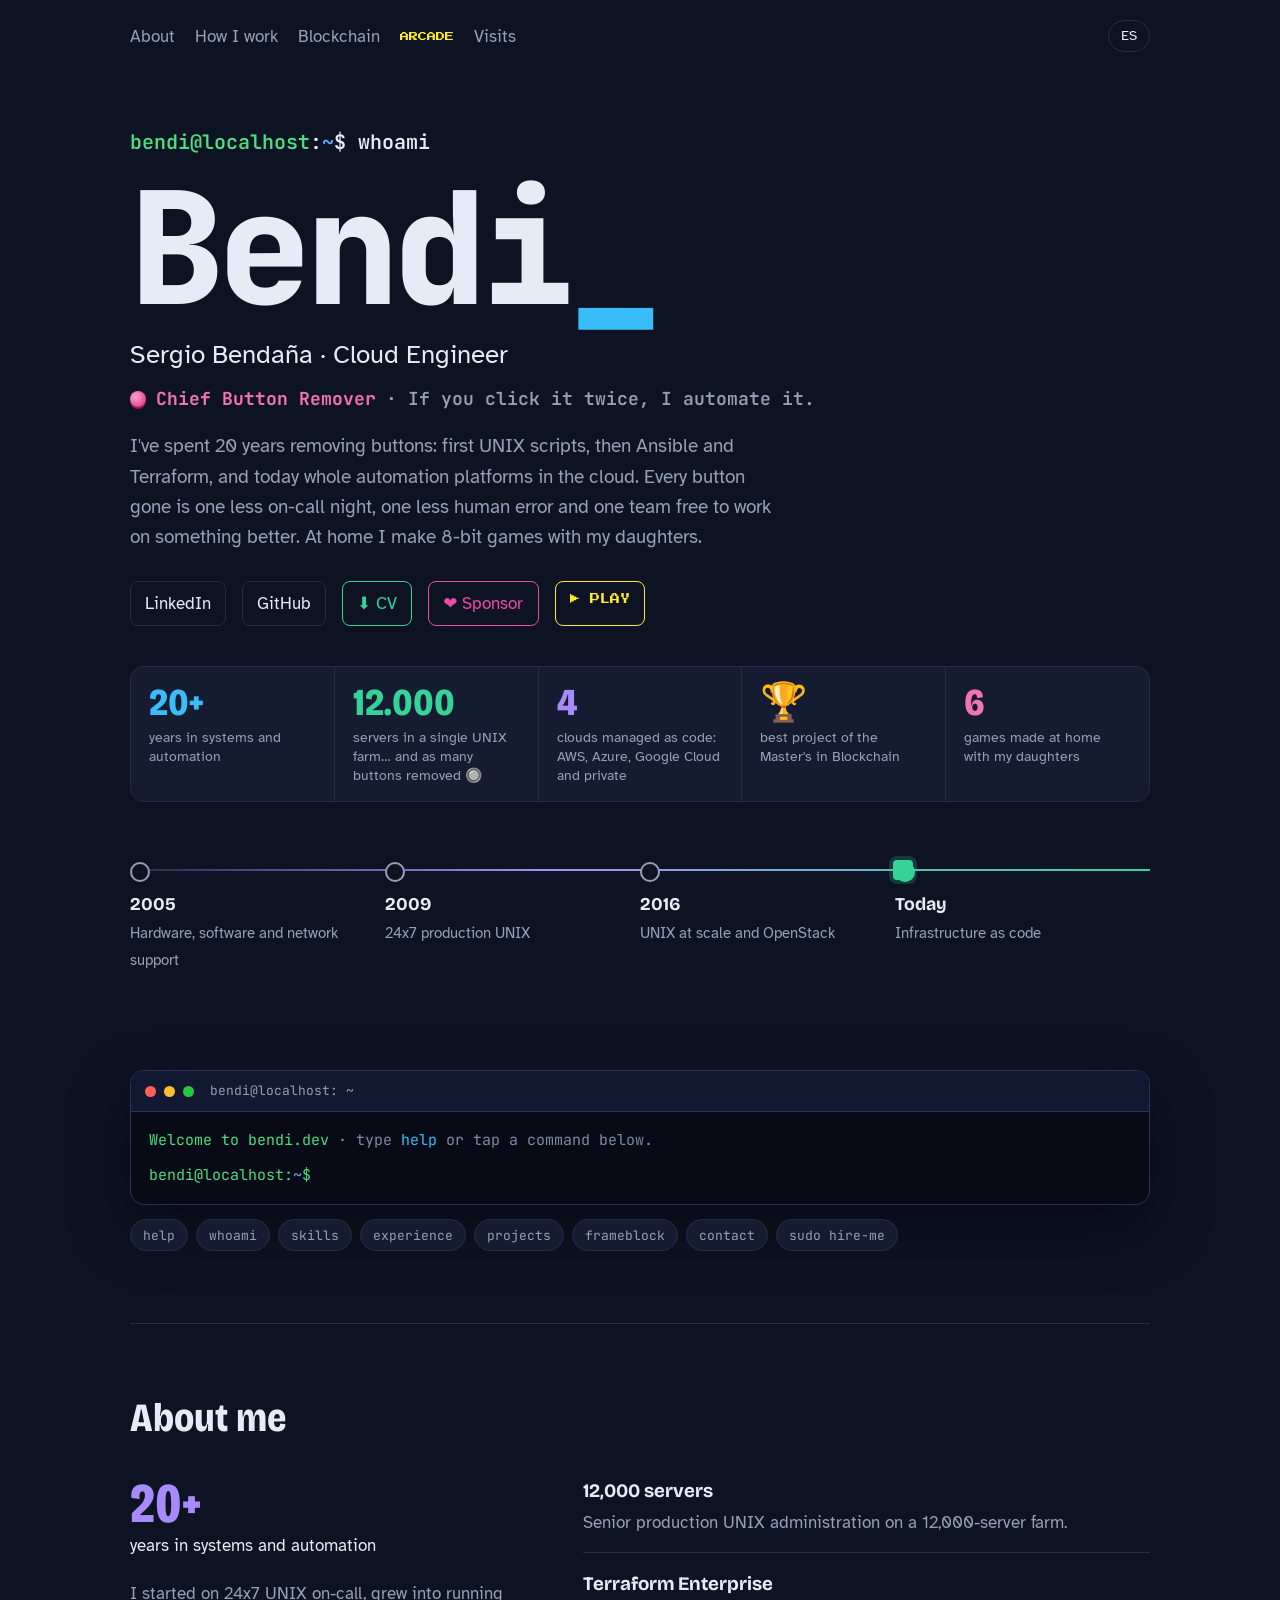
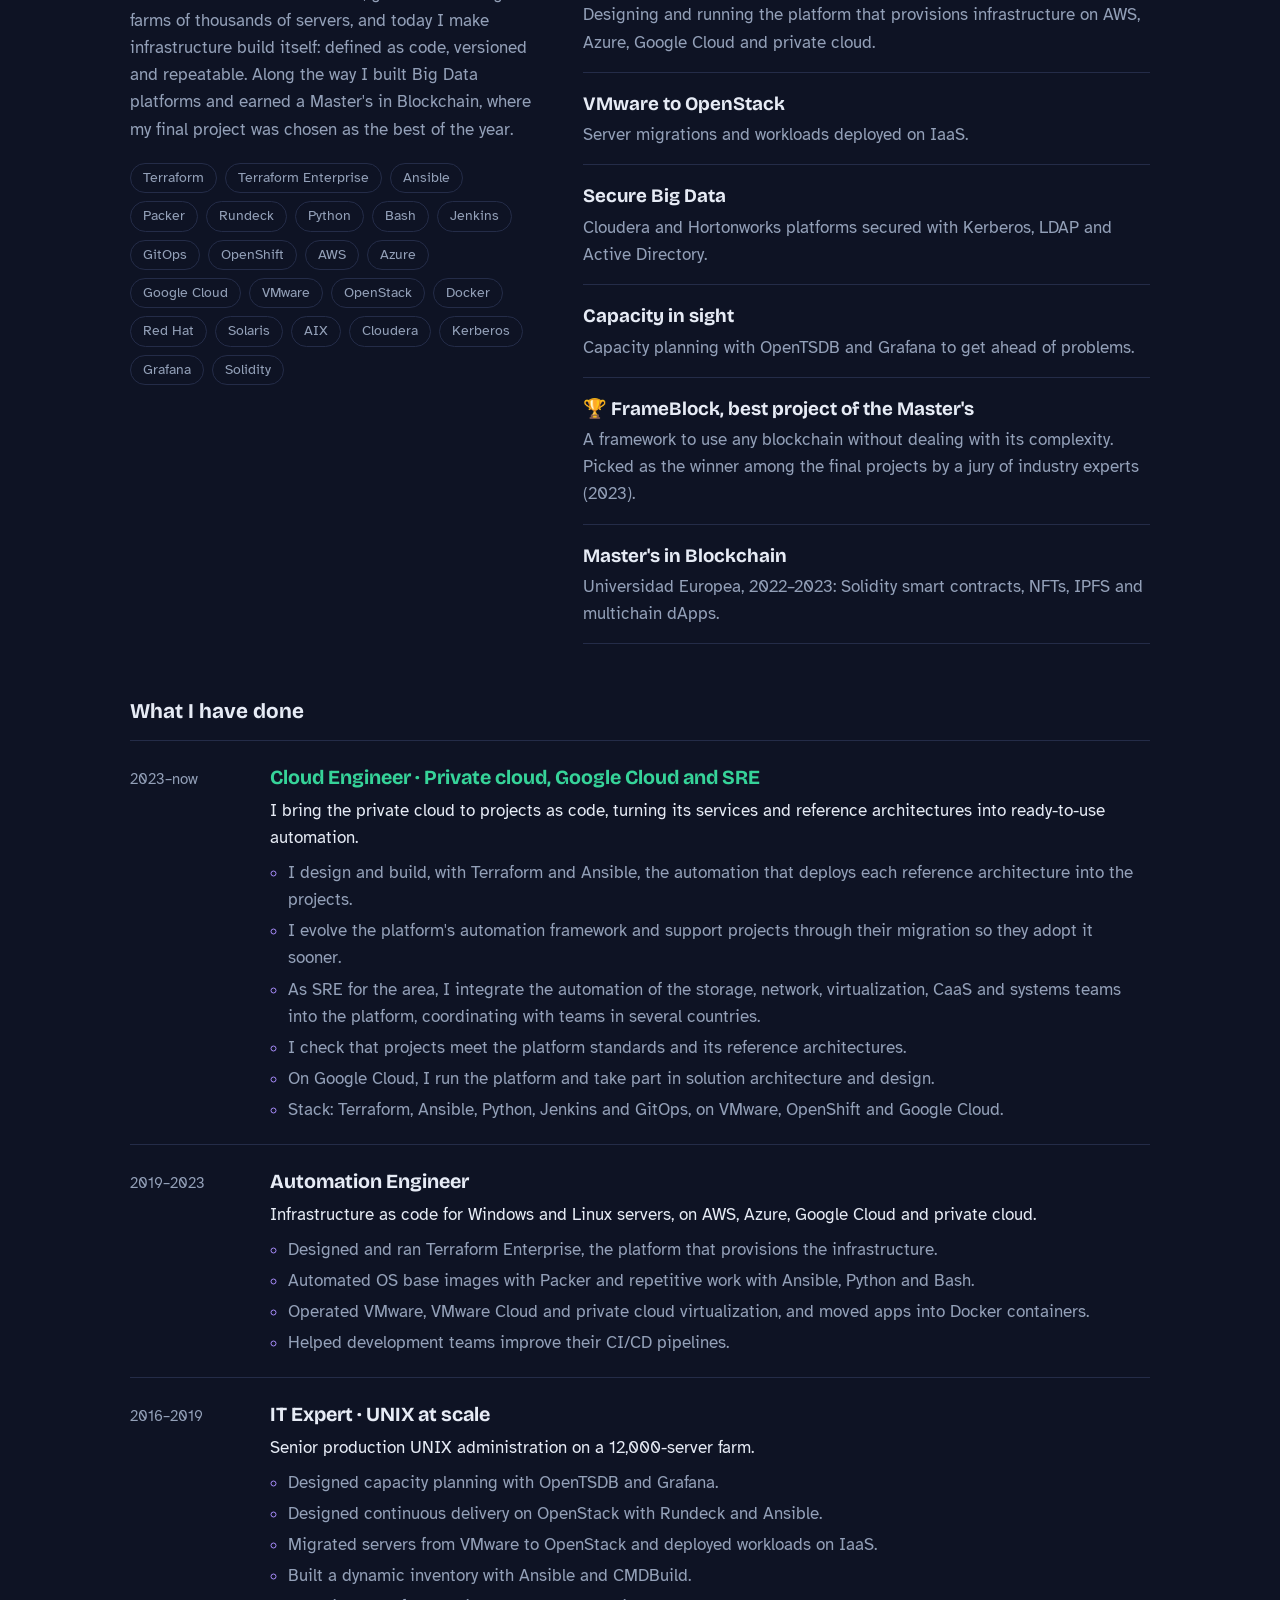
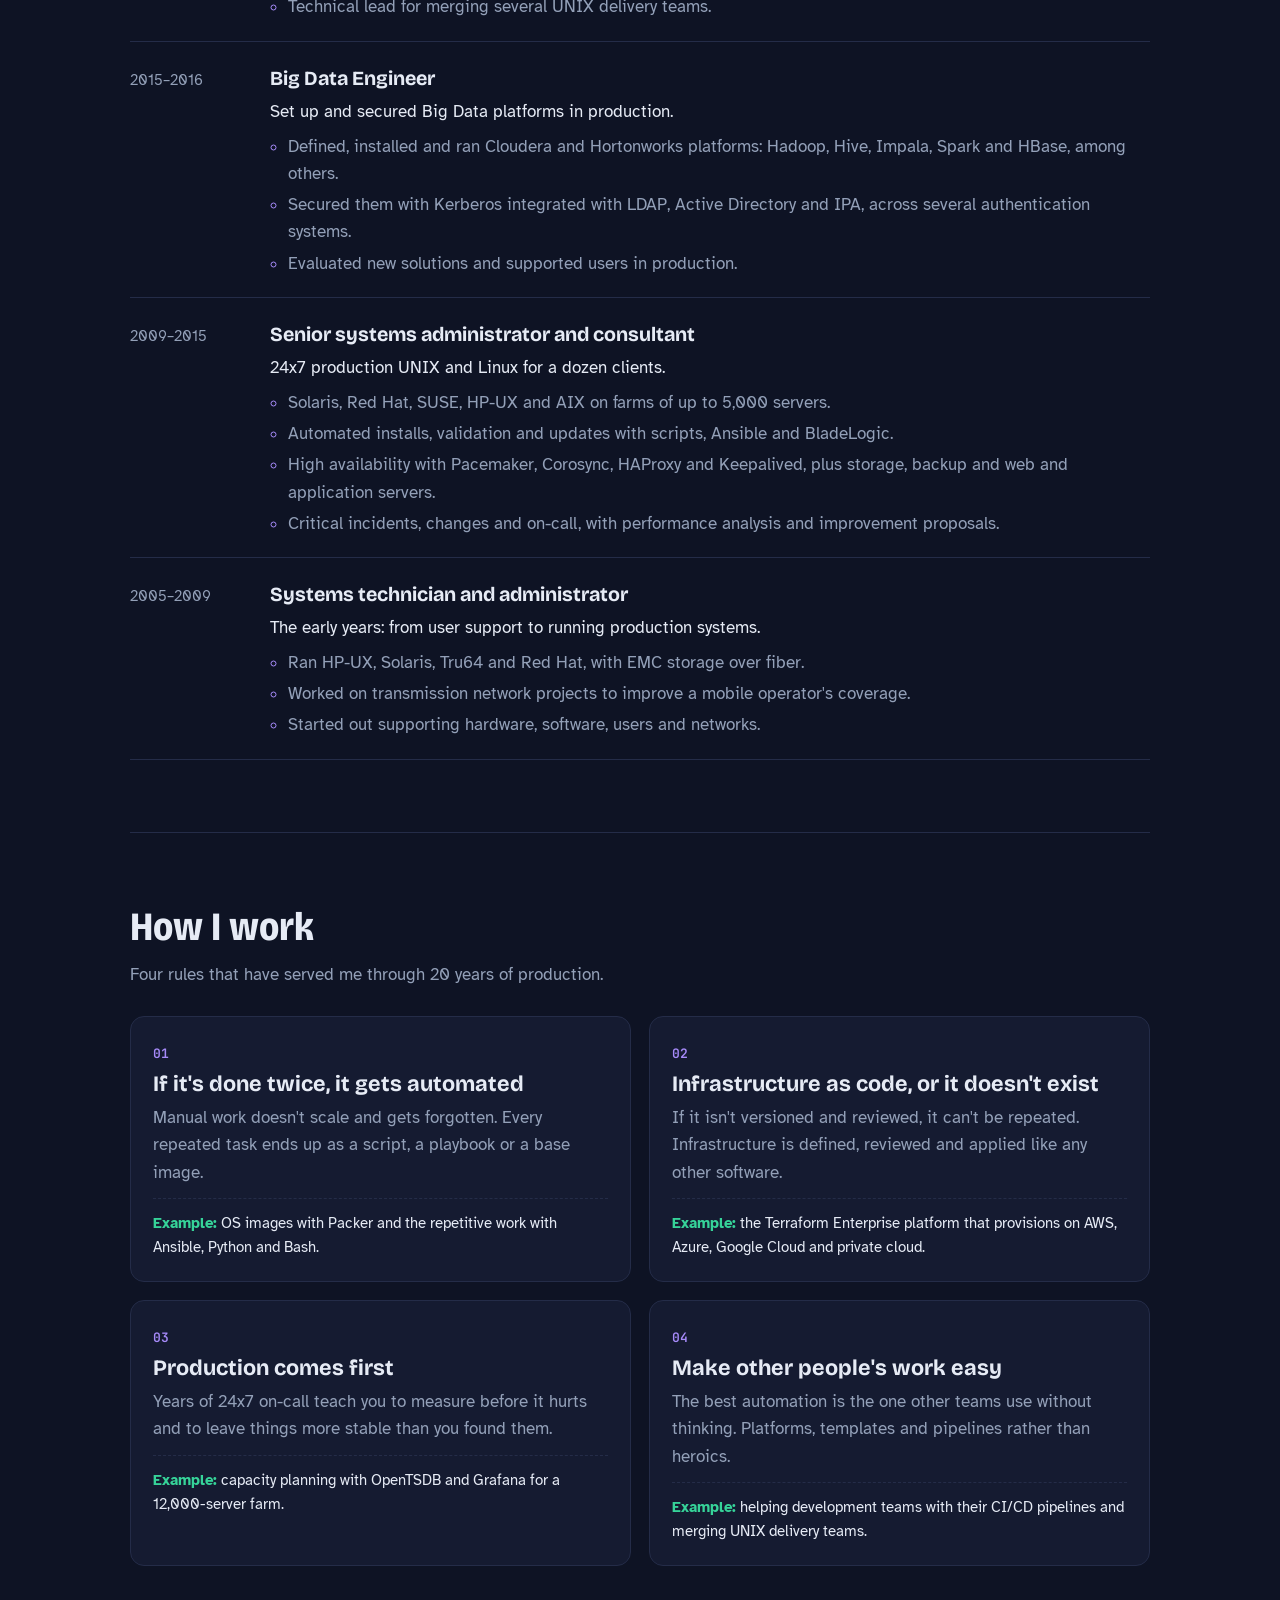
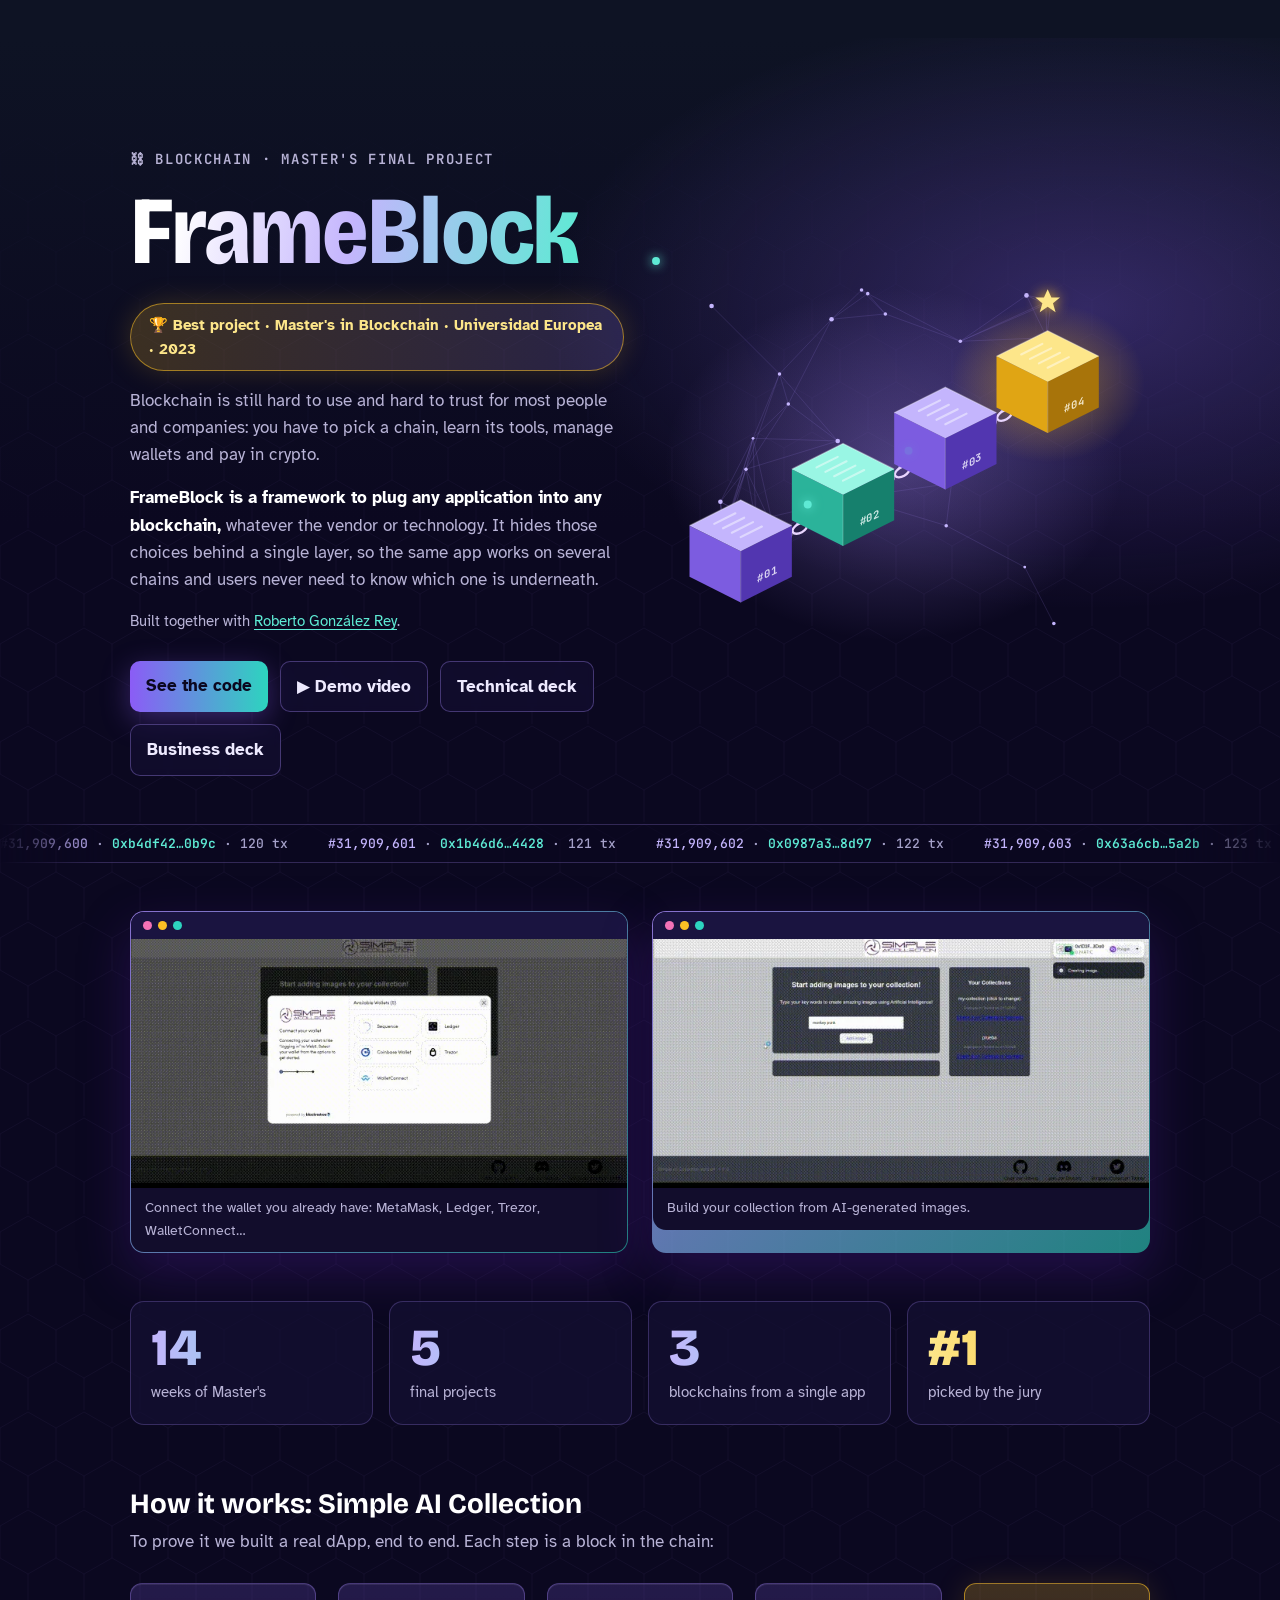
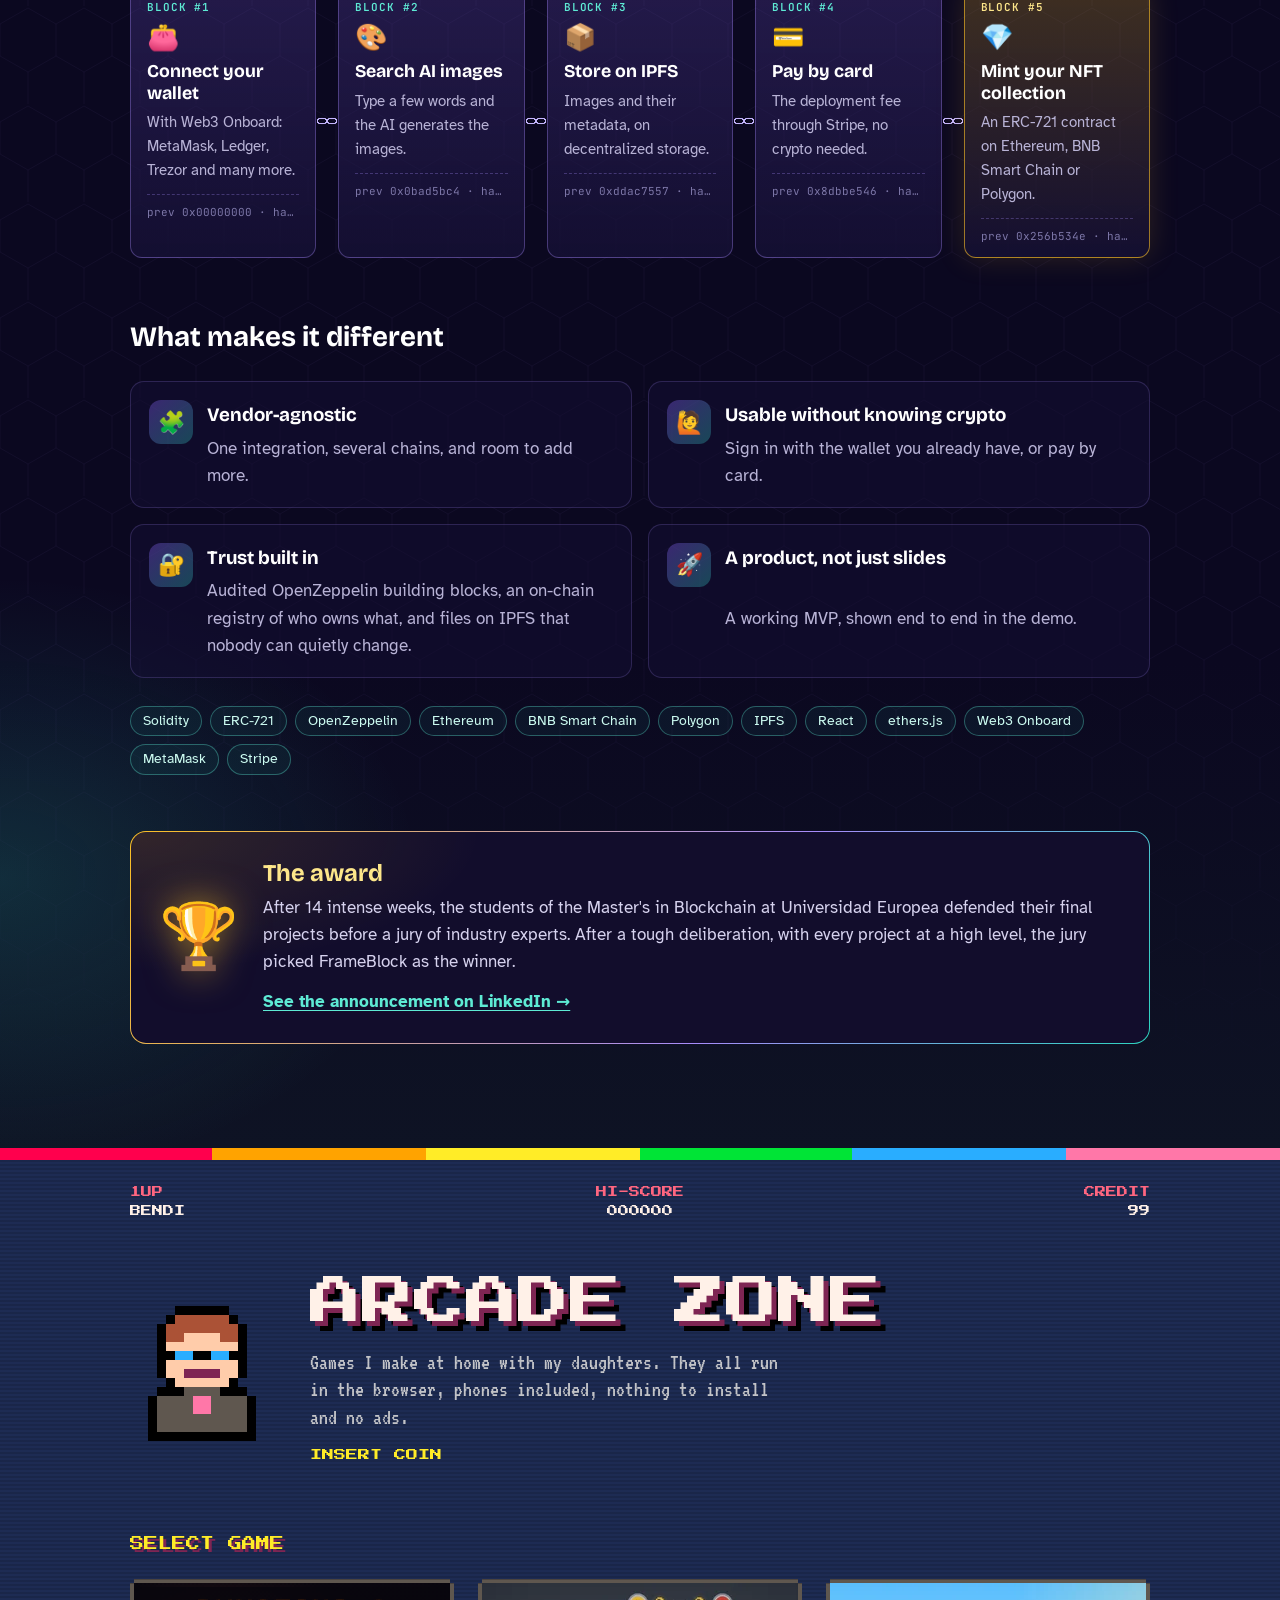
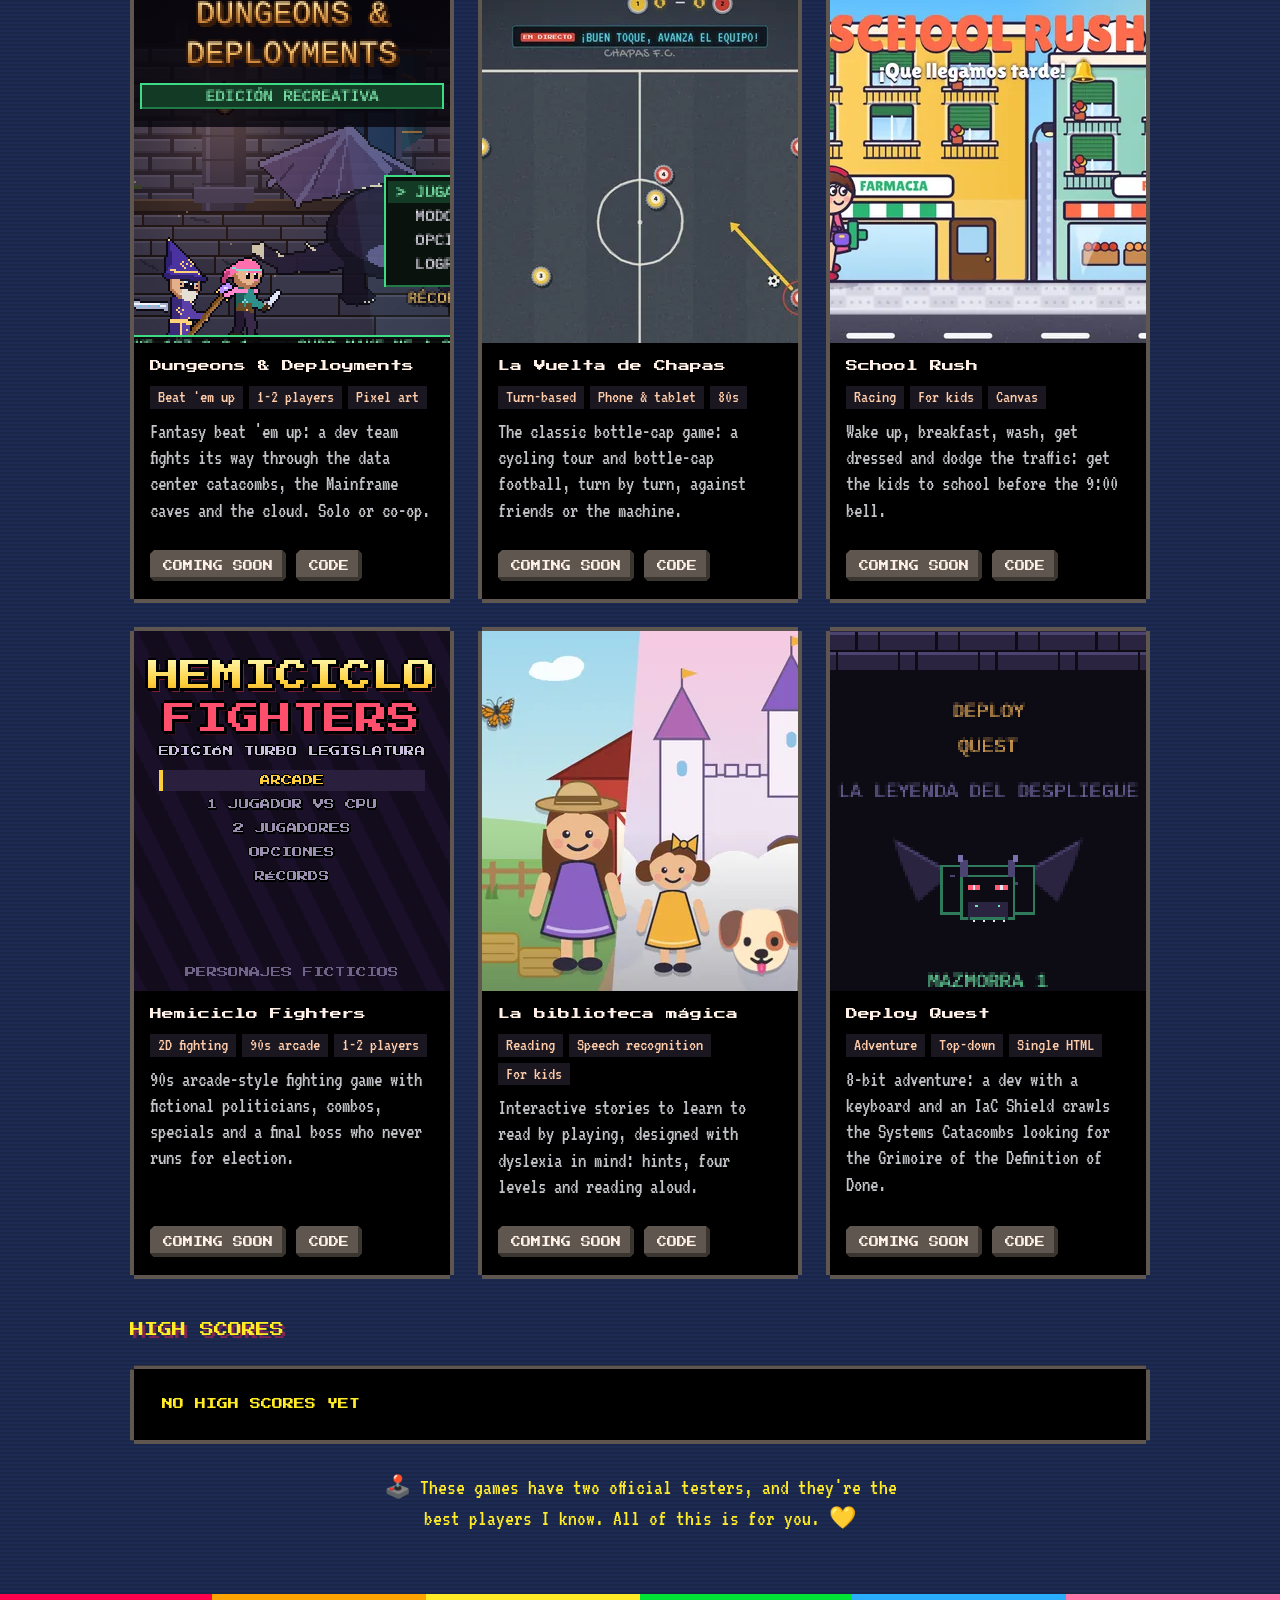
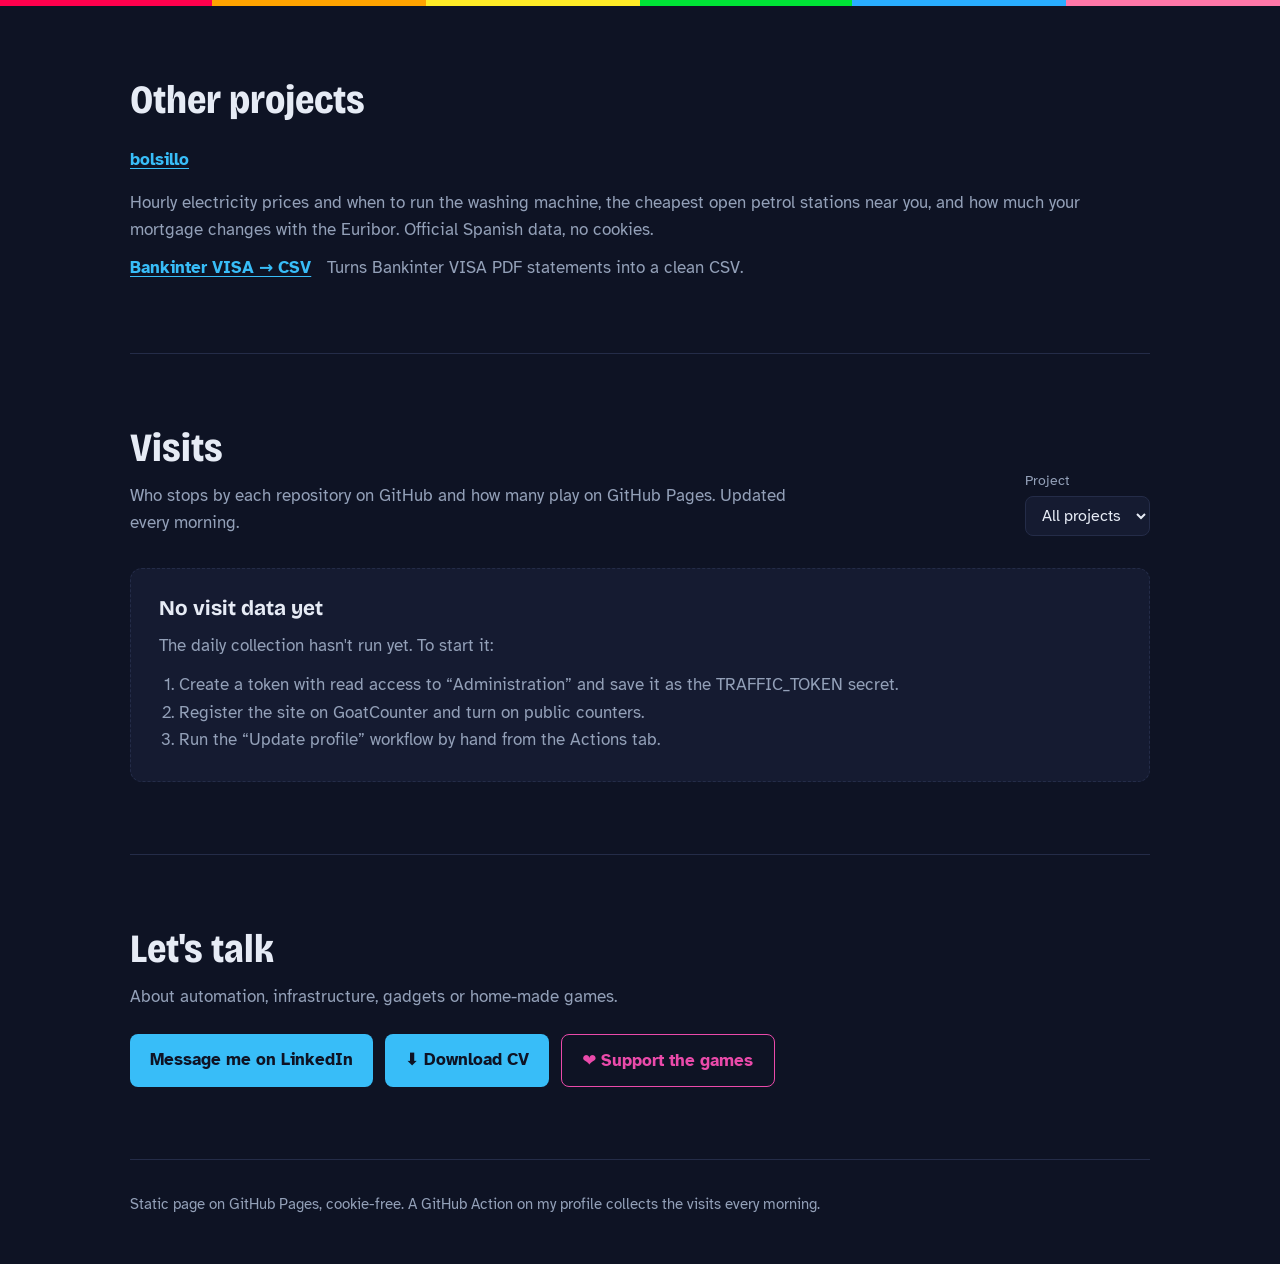
==== commit 04c5756e: "Local visits simulator to try the dashboard with sample data (localhost only, ?demo)" ====
--- a/index.html
+++ b/index.html
@@ -246,6 +246,7 @@
 .c-repo { color: var(--repo); }
 .c-pages { color: var(--pages); }
 .c-plays { color: var(--plays); }
+.demo-banner { margin: 0 0 16px; padding: 10px 14px; border-radius: 10px; background: #fbbf24; color: #1f1300; font: 700 14px/1.4 "JetBrains Mono", ui-monospace, monospace; }
 .arcade .c-repo { color: var(--a-blue); }
 .arcade .c-pages { color: var(--a-green); }
 .arcade .c-plays { color: var(--a-pink); }
@@ -713,7 +714,7 @@
     "a.title": "ZONA ARCADE", "a.coin": "INSERTA MONEDA", "a.select": "SELECCIONA JUEGO", "a.hs": "TABLA DE RÉCORDS",
     "a.dedic": "🕹️ Estos juegos tienen dos testers oficiales, y son las mejores jugadoras que conozco. Todo esto es para vosotras. 💛", "a.lead": "Juegos que hago en casa con mis hijas. Todos se juegan en el navegador, también en el móvil, sin instalar nada y sin anuncios.",
     "play": "JUGAR", "code": "CÓDIGO", "soon": "PRÓXIMAMENTE",
-    "views": "vistas", "visits": "visitas", "plays": "partidas",
+    "views": "vistas", "visits": "visitas", "plays": "partidas", "demo": "DATOS DE EJEMPLO, generados en tu ordenador con tools/simular-visitas.mjs. No son visitas reales.",
     "hs.rank": "POS", "hs.name": "JUEGO", "hs.score": "PUNTOS", "hs.empty": "SIN RÉCORDS TODAVÍA",
     "tools.title": "Otros proyectos",
     "dash.title": "Visitas", "dash.filter": "Proyecto", "all": "Todos los proyectos",
@@ -748,7 +749,7 @@
     "a.title": "ARCADE ZONE", "a.coin": "INSERT COIN", "a.select": "SELECT GAME", "a.hs": "HIGH SCORES",
     "a.dedic": "🕹️ These games have two official testers, and they're the best players I know. All of this is for you. 💛", "a.lead": "Games I make at home with my daughters. They all run in the browser, phones included, nothing to install and no ads.",
     "play": "PLAY", "code": "CODE", "soon": "COMING SOON",
-    "views": "views", "visits": "visits", "plays": "played",
+    "views": "views", "visits": "visits", "plays": "played", "demo": "SAMPLE DATA, generated on your computer by tools/simular-visitas.mjs. These are not real visits.",
     "hs.rank": "RANK", "hs.name": "GAME", "hs.score": "SCORE", "hs.empty": "NO HIGH SCORES YET",
     "tools.title": "Other projects",
     "dash.title": "Visits", "dash.filter": "Project", "all": "All projects",
@@ -1004,13 +1005,14 @@
     el.innerHTML = `<div class="empty"><h3>${t("empty.t")}</h3><p class="lead">${t("empty.p")}</p><ol><li>${t("empty.1")}</li><li>${t("empty.2")}</li><li>${t("empty.3")}</li></ol></div>`;
     return;
   }
+  const demoBanner = DEMO ? `<p class="demo-banner">🧪 ${t("demo")}</p>` : "";
   const rs = scope(), from14 = days(14)[0], first = all.flatMap(r => Object.keys(r.views || {})).sort()[0];
   const rows = [...all].sort((a, b) => (sumViews(b) + lastHits(b)) - (sumViews(a) + lastHits(a)));
   const refs = {};
   rs.forEach(r => (r.referrers || []).forEach(x => { refs[x.referrer] = (refs[x.referrer] || 0) + x.count; }));
   const refList = Object.entries(refs).sort((a, b) => b[1] - a[1]).slice(0, 8), refMax = refList[0]?.[1] || 1;
   const kpi = (cls, n, label) => `<div class="kpi"><strong class="${cls}">${nf(n)}</strong><span>${label}</span></div>`;
-  el.innerHTML = `
+  el.innerHTML = demoBanner + `
     <div class="kpis">
       ${kpi("c-repo", rs.reduce((a, r) => a + sumViews(r), 0), t("k.repo"))}
       ${kpi("c-pages", rs.reduce((a, r) => a + lastHits(r), 0), t("k.pages"))}
@@ -1243,10 +1245,19 @@
 if (dashIO) dashIO.observe(document.getElementById("visitas")); else { dashSeen = true; renderDash(); }
 /* Visits are collected every morning by the workflow in github.com/serbenda/serbenda */
 const TRAFFIC_URL = "https://raw.githubusercontent.com/serbenda/serbenda/main/data/traffic.json";
-Promise.all([getJSON(TRAFFIC_URL).then(d => d || getJSON("data/traffic.json")), getJSON("data/projects.json")]).then(([d, p]) => {
+/* Demo: only on your own computer (localhost) with ?demo, data made by tools/simular-visitas.mjs */
+const DEMO = /^(localhost|127\.0\.0\.1|\[::1\])$/.test(location.hostname) && new URLSearchParams(location.search).has("demo");
+const loadTraffic = () => DEMO ? getJSON("data/traffic.demo.json") : getJSON(TRAFFIC_URL).then(d => d || getJSON("data/traffic.json"));
+Promise.all([loadTraffic(), getJSON("data/projects.json")]).then(([d, p]) => {
   if (d) DATA = { repos: {}, ...d };
   if (p) PROJ = { games: [], tools: [], ...p };
   render();
+  if (DEMO) setInterval(() => loadTraffic().then(d => {
+    if (!d) return;
+    DATA = { repos: {}, ...d };
+    renderArcade();
+    if (dashSeen) renderDash();
+  }), 3000);
 });
 </script>
 <!-- Visits to this page, counted by GoatCounter without cookies -->
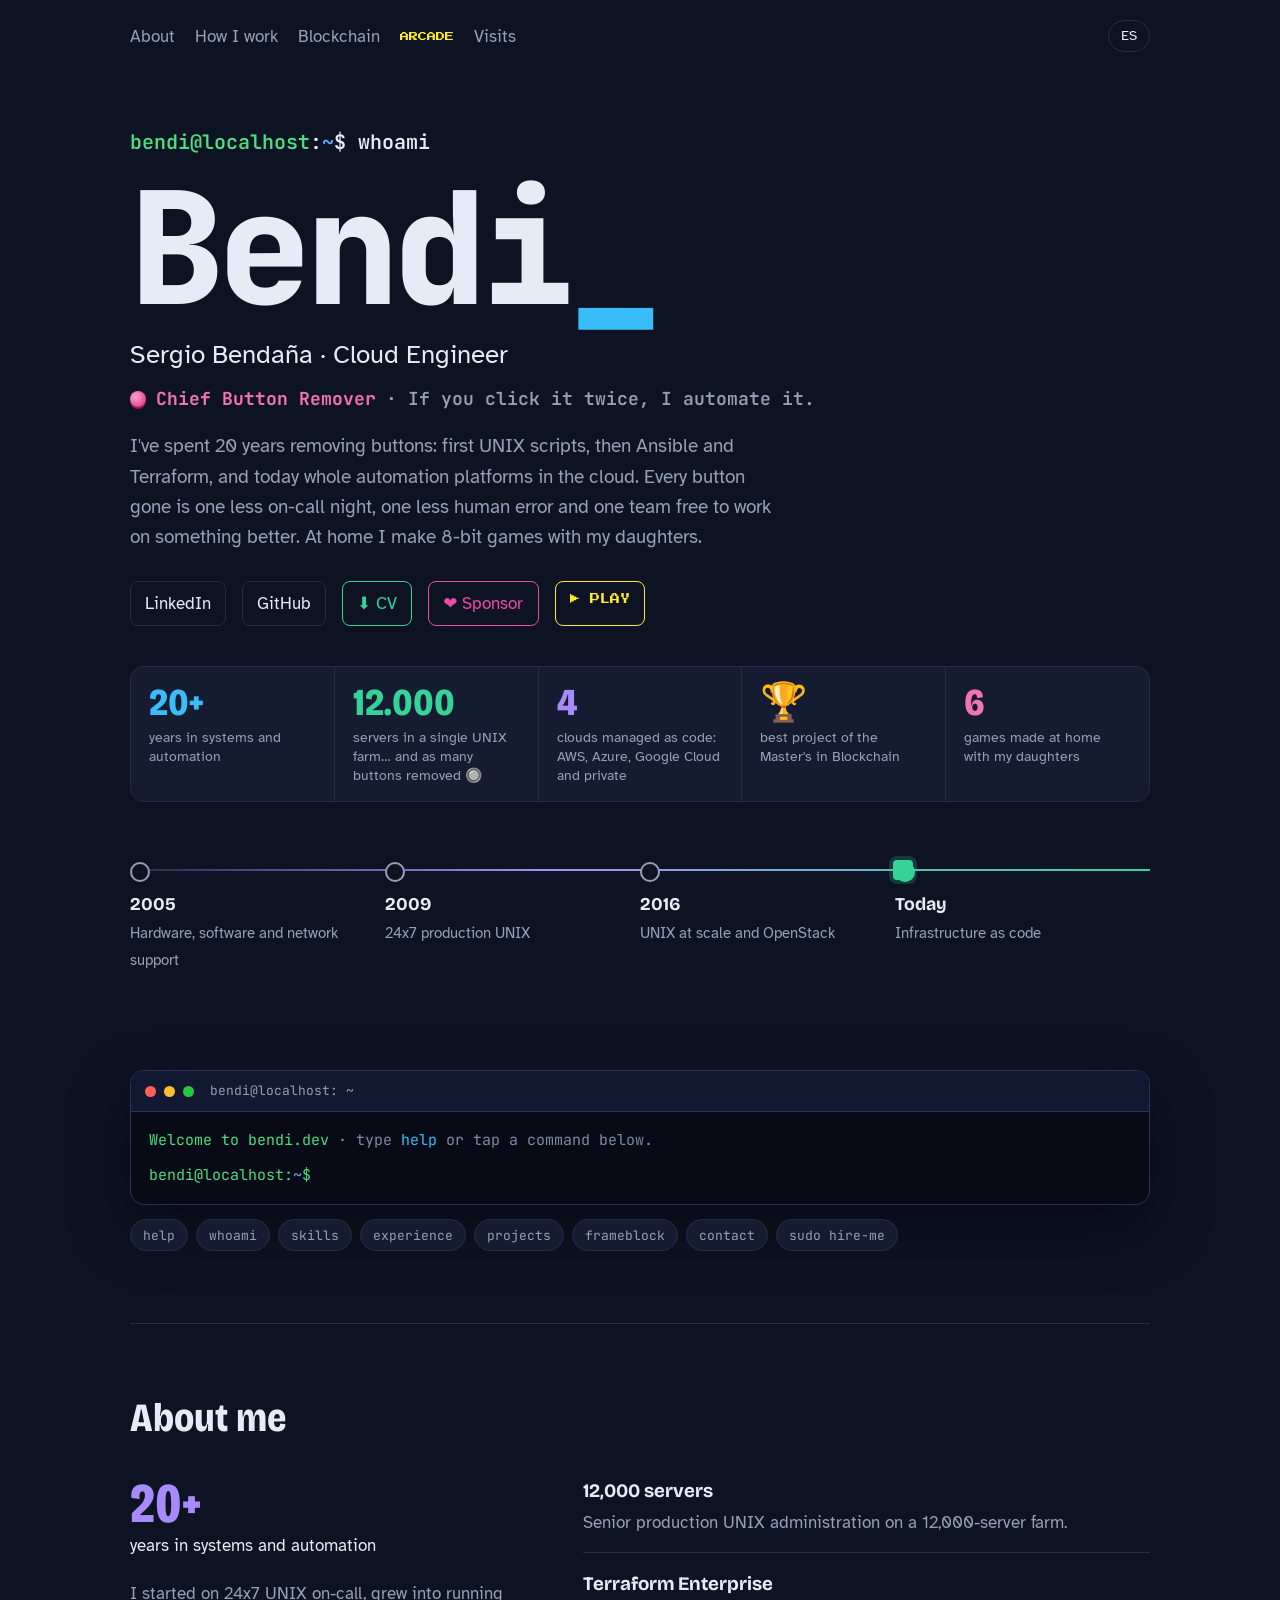
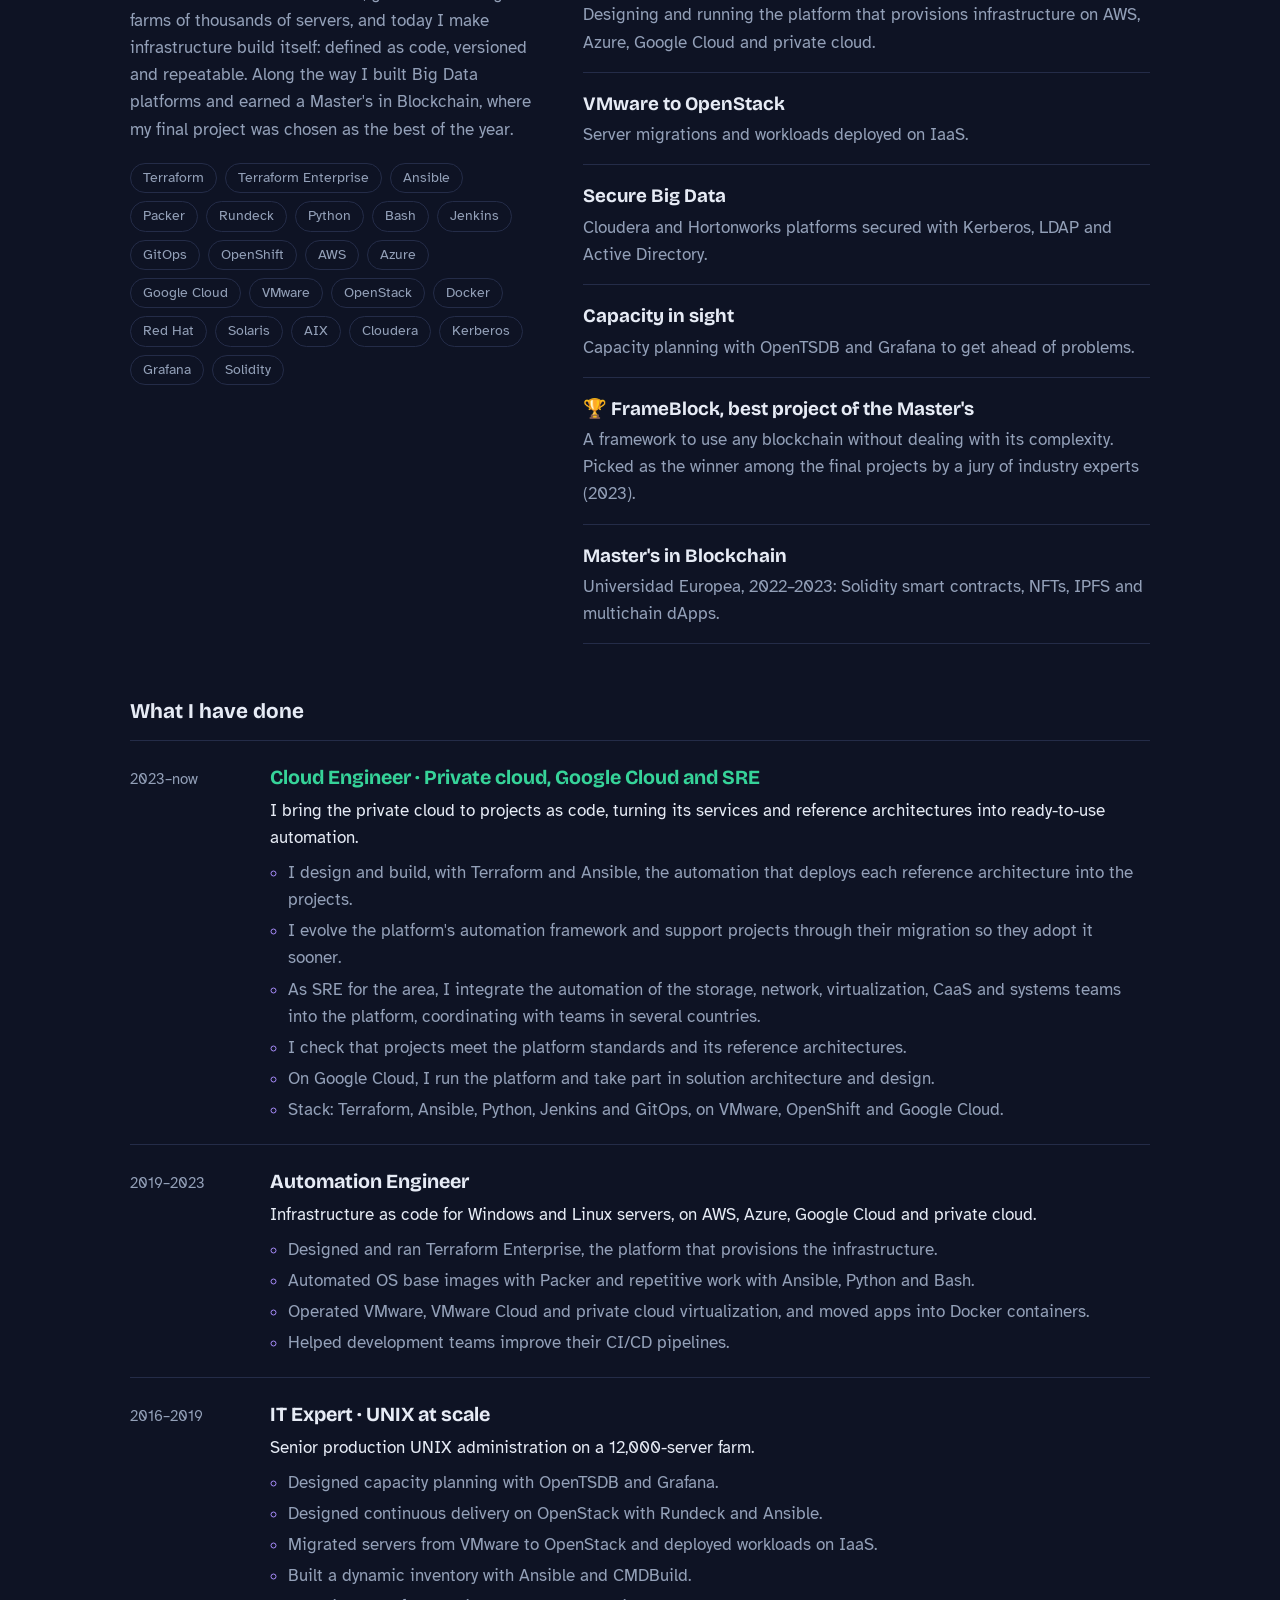
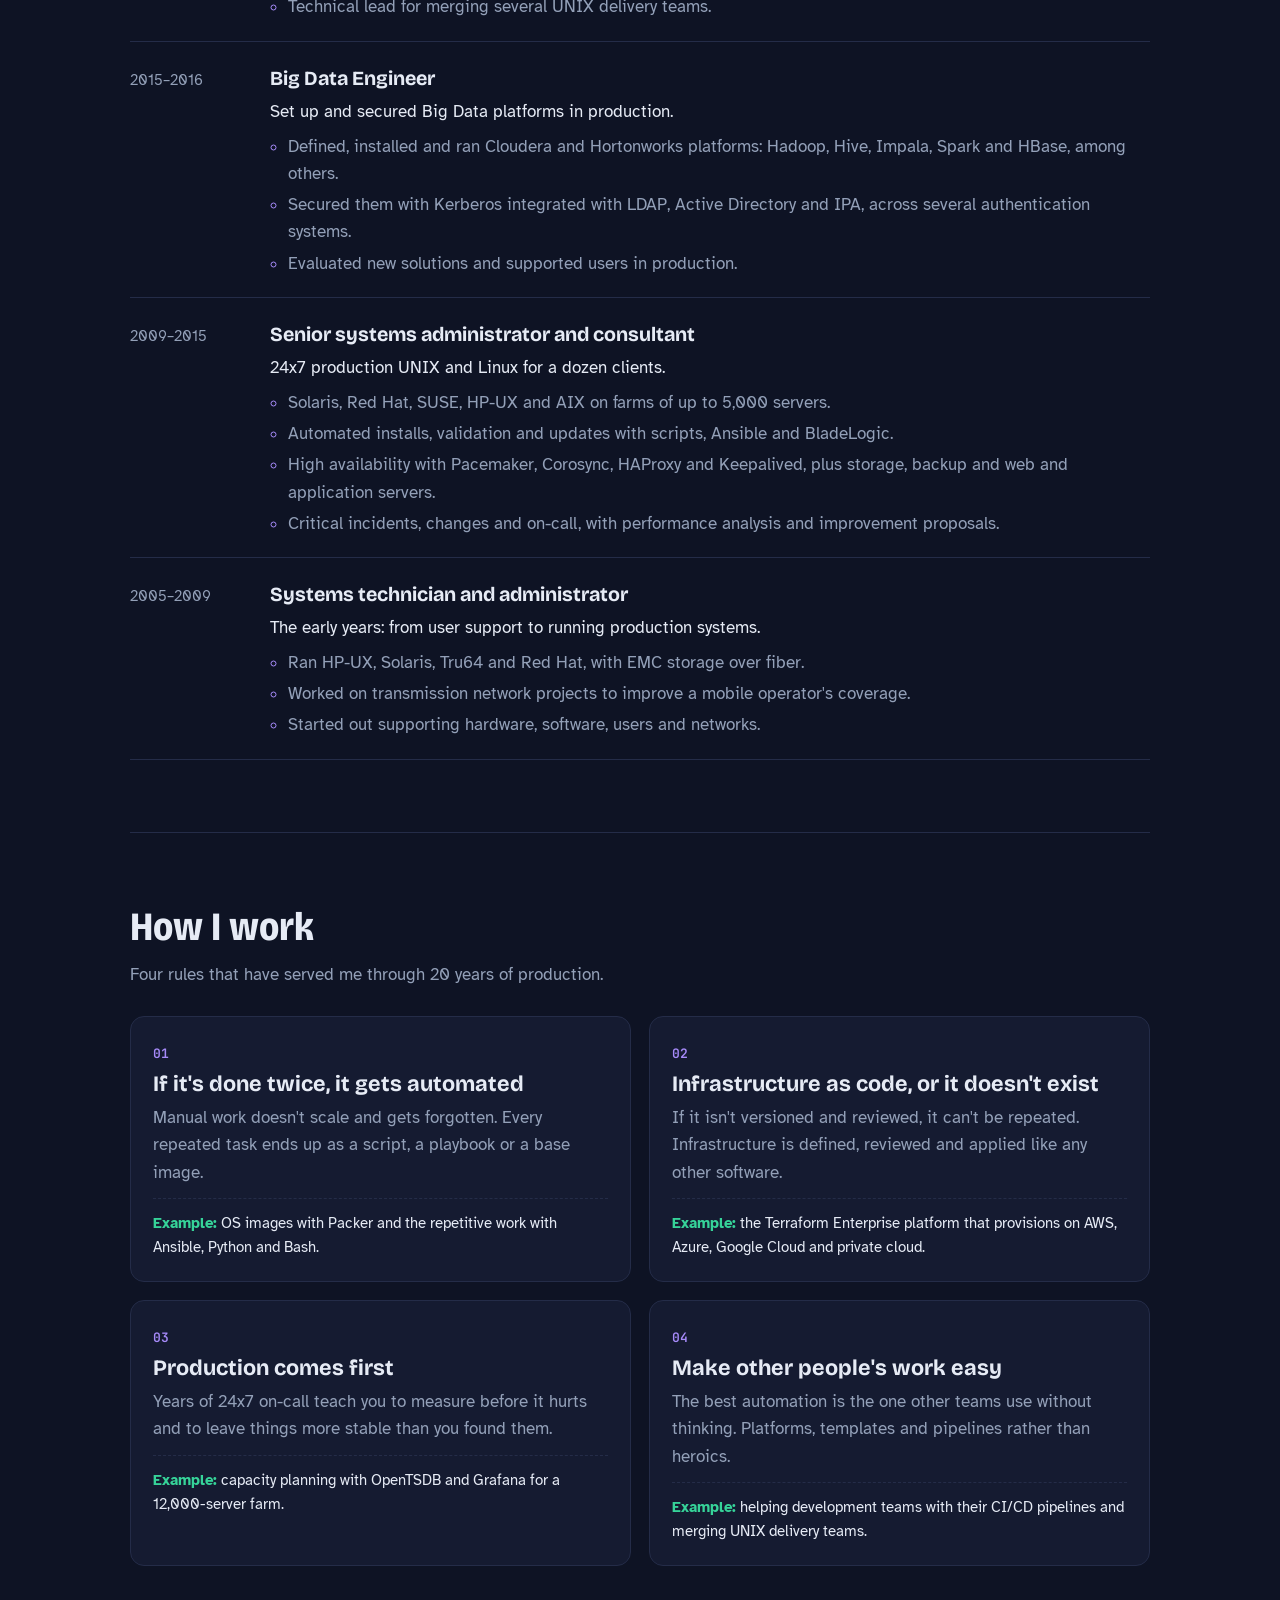
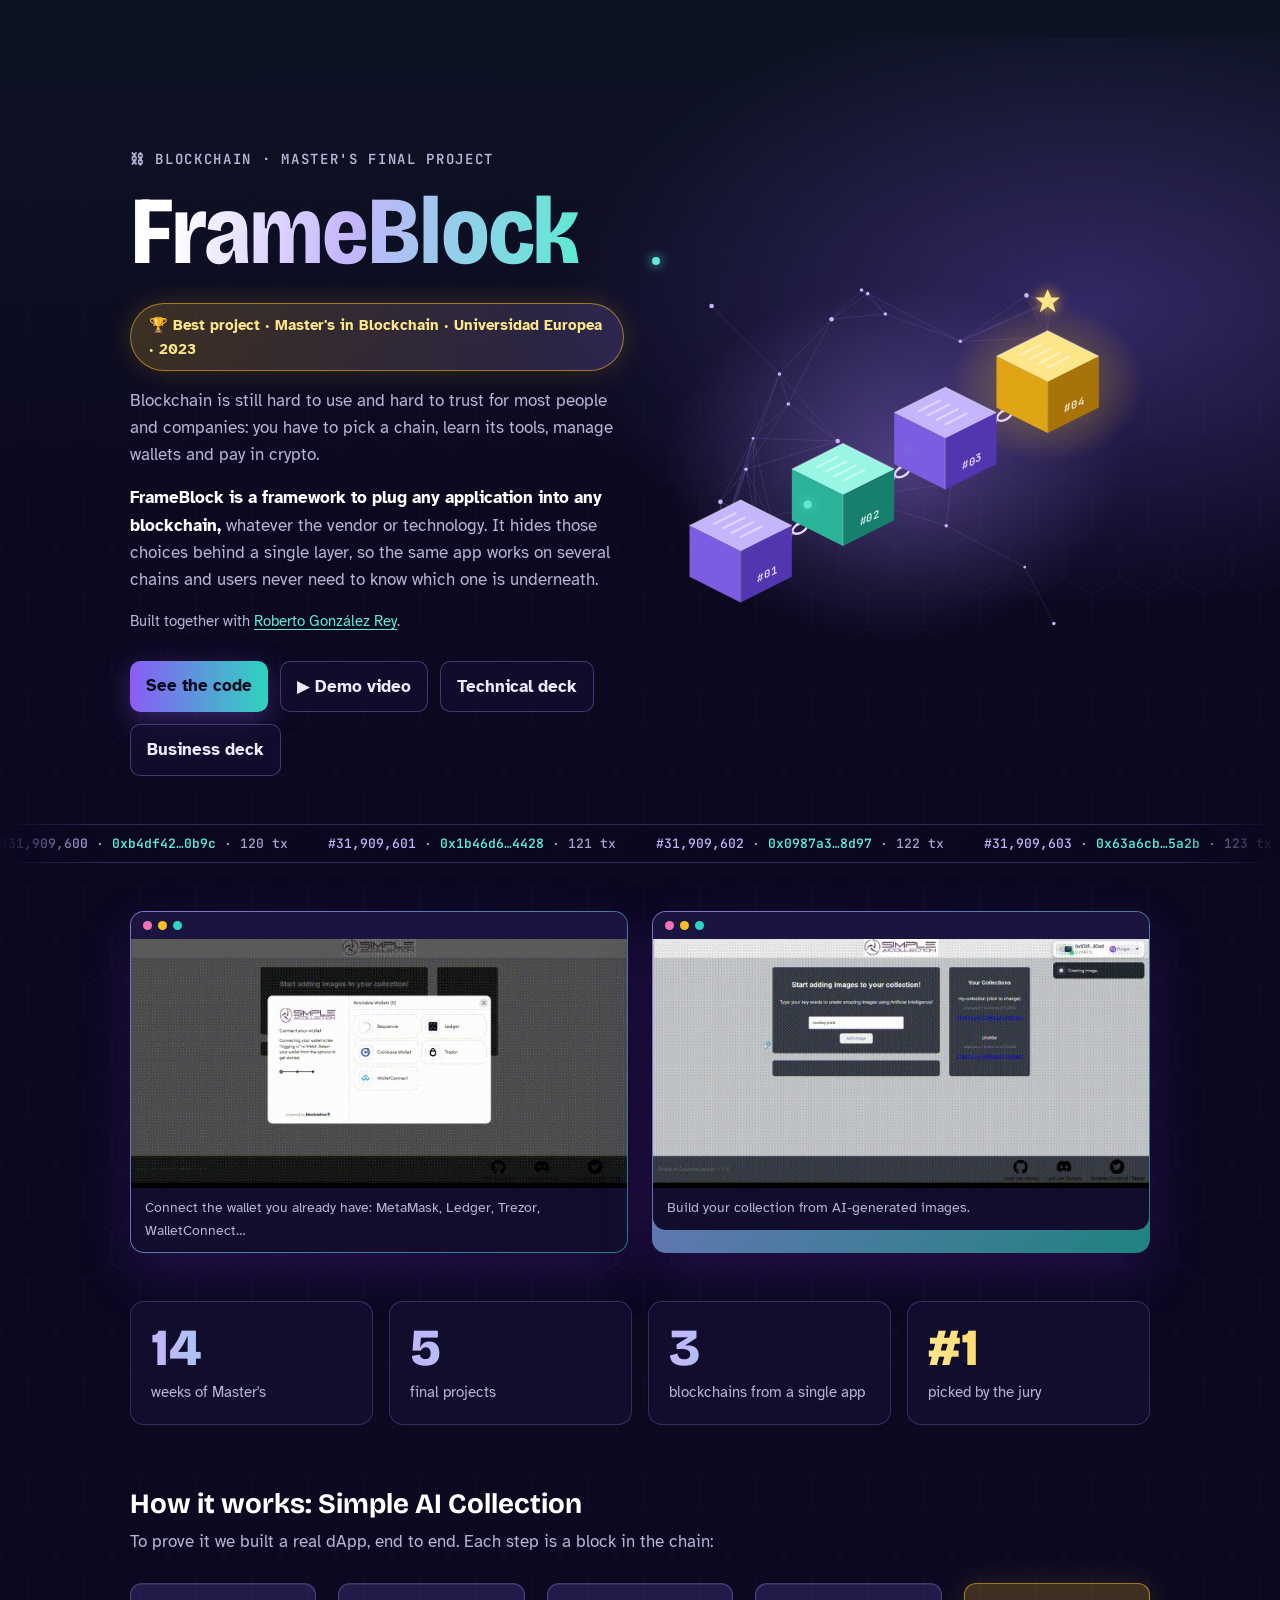
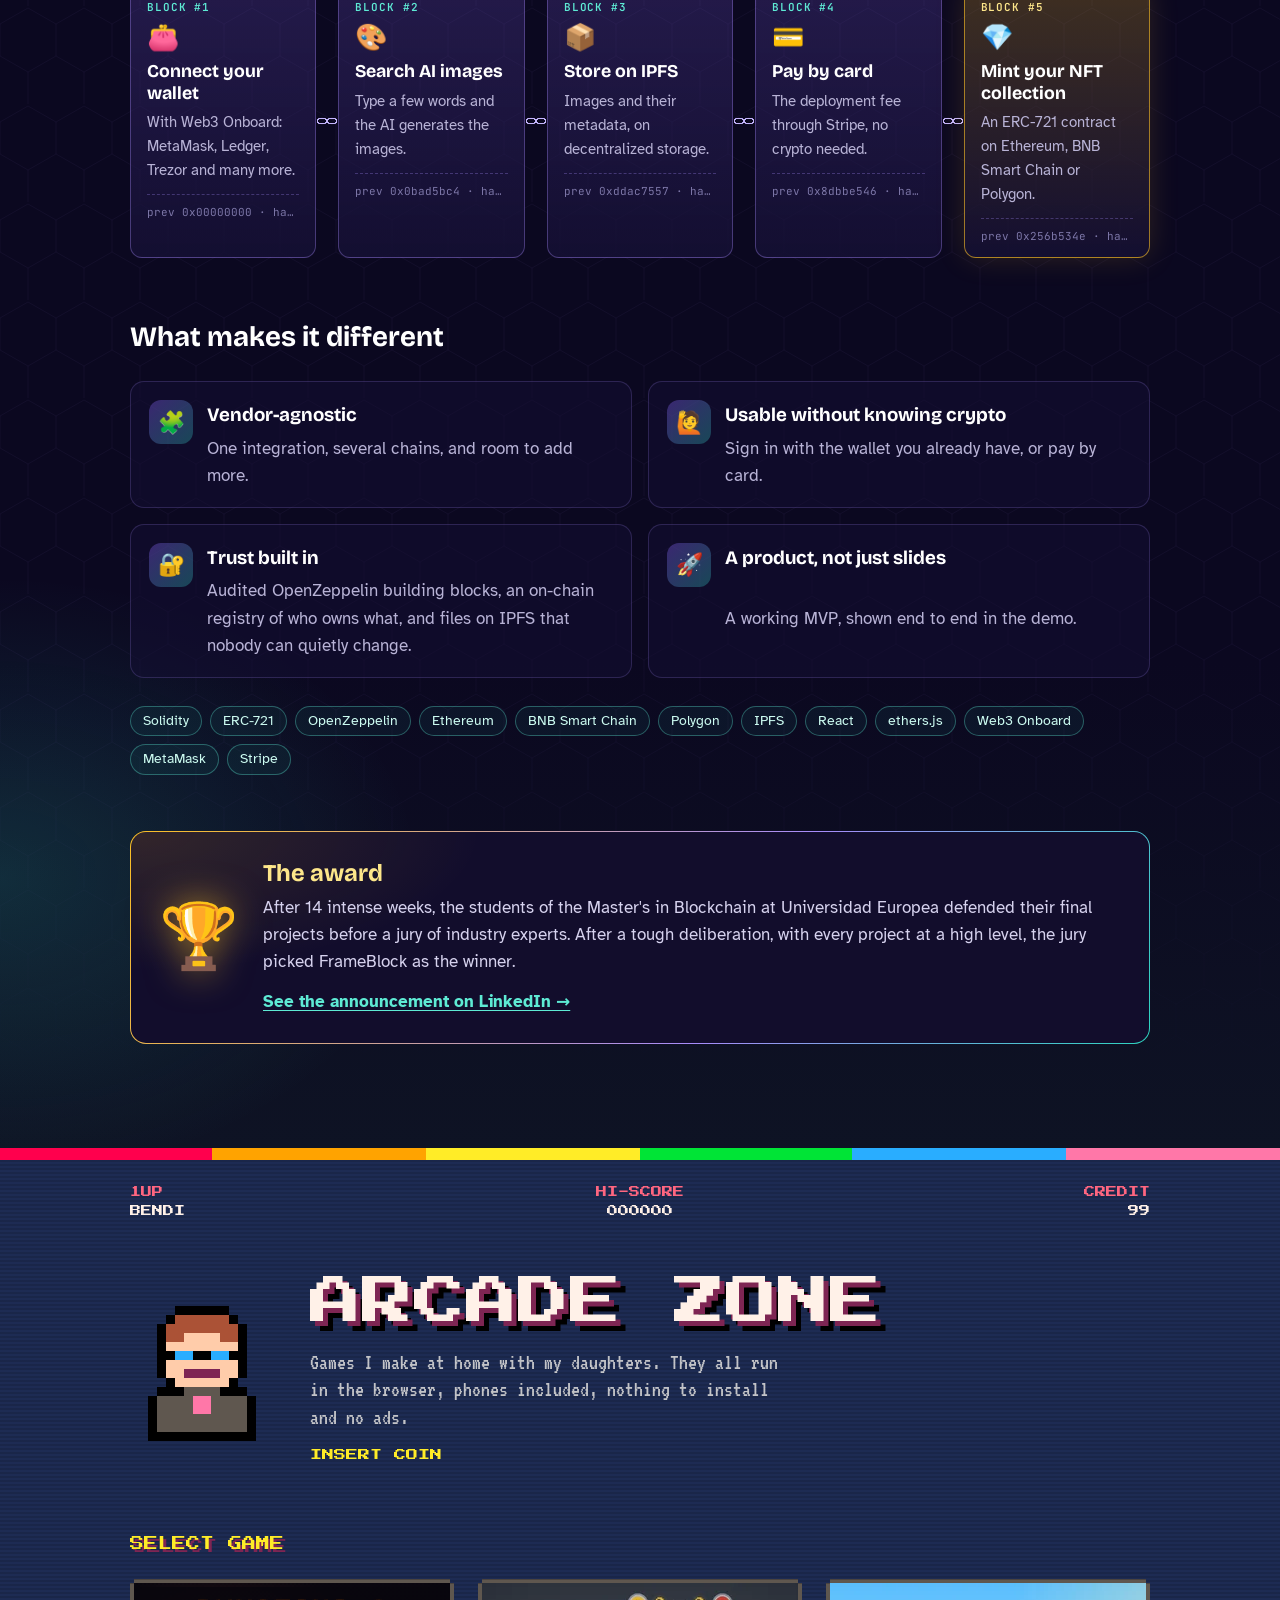
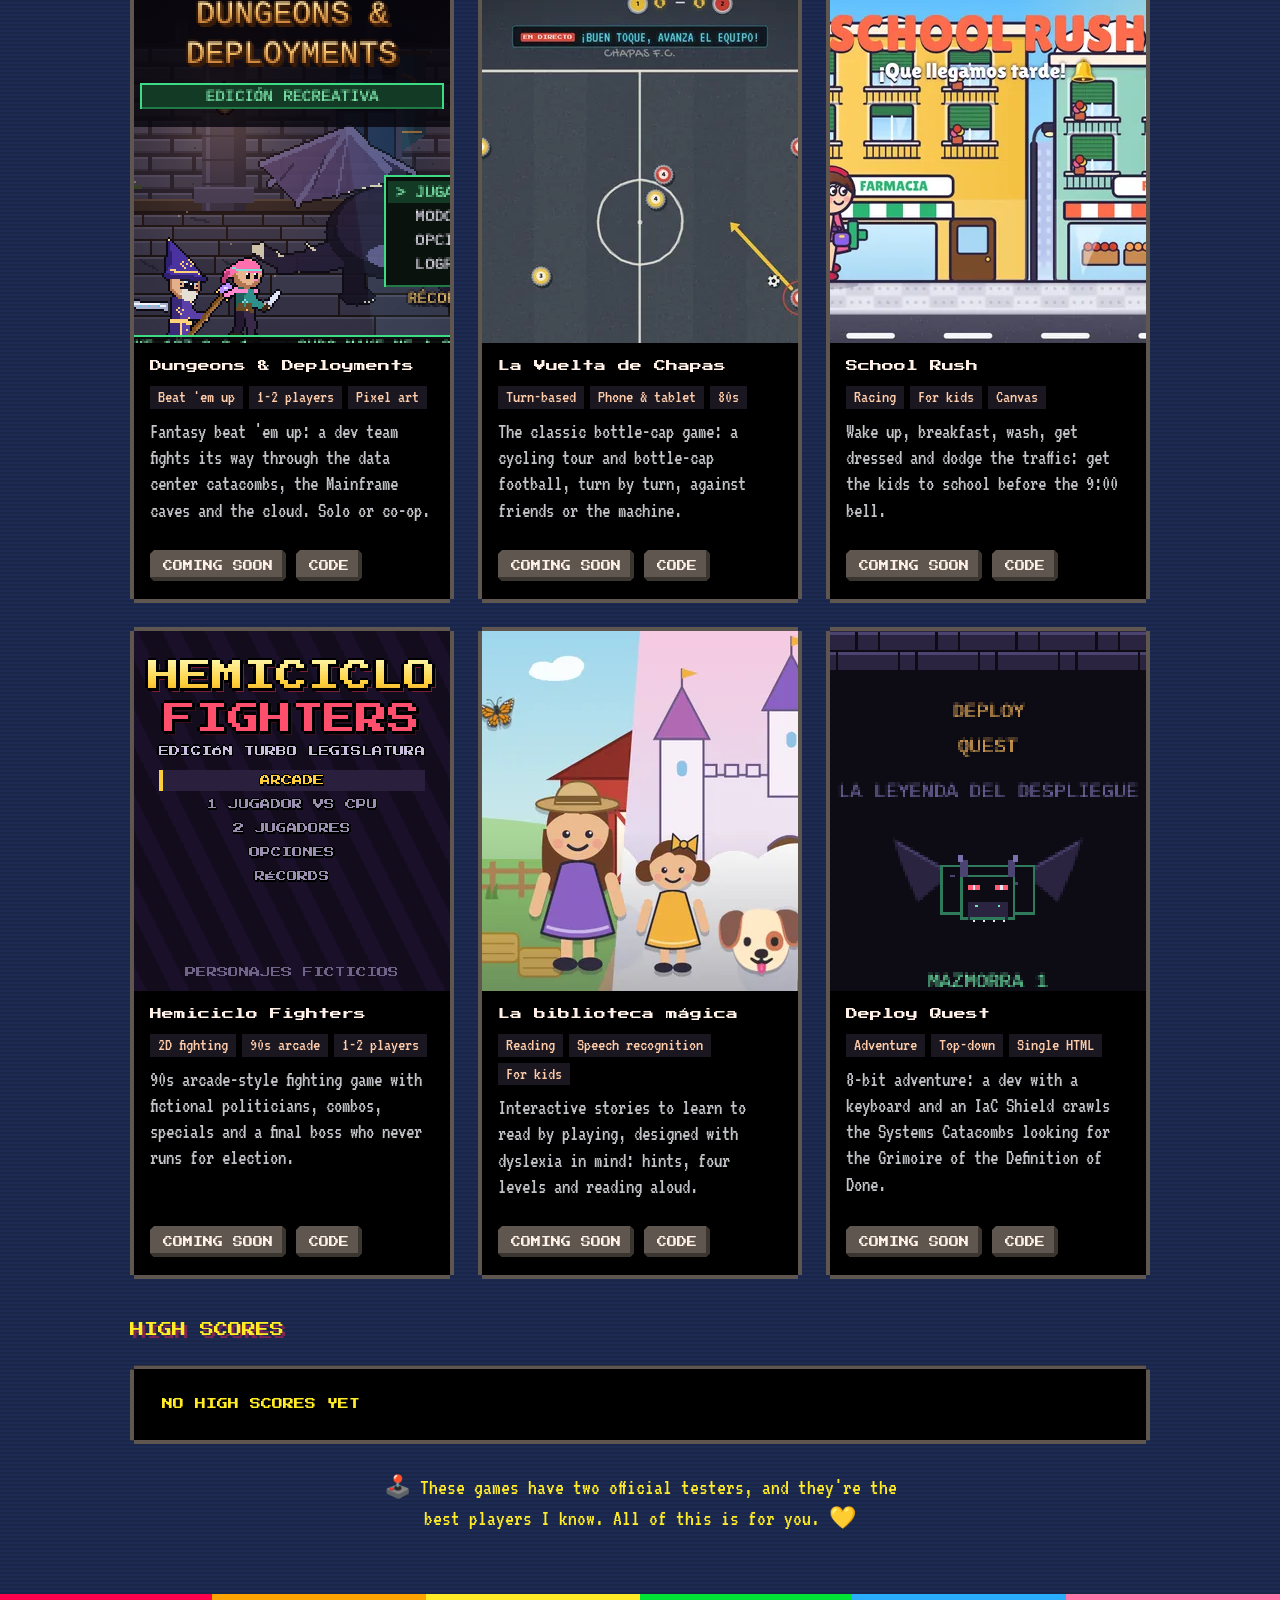
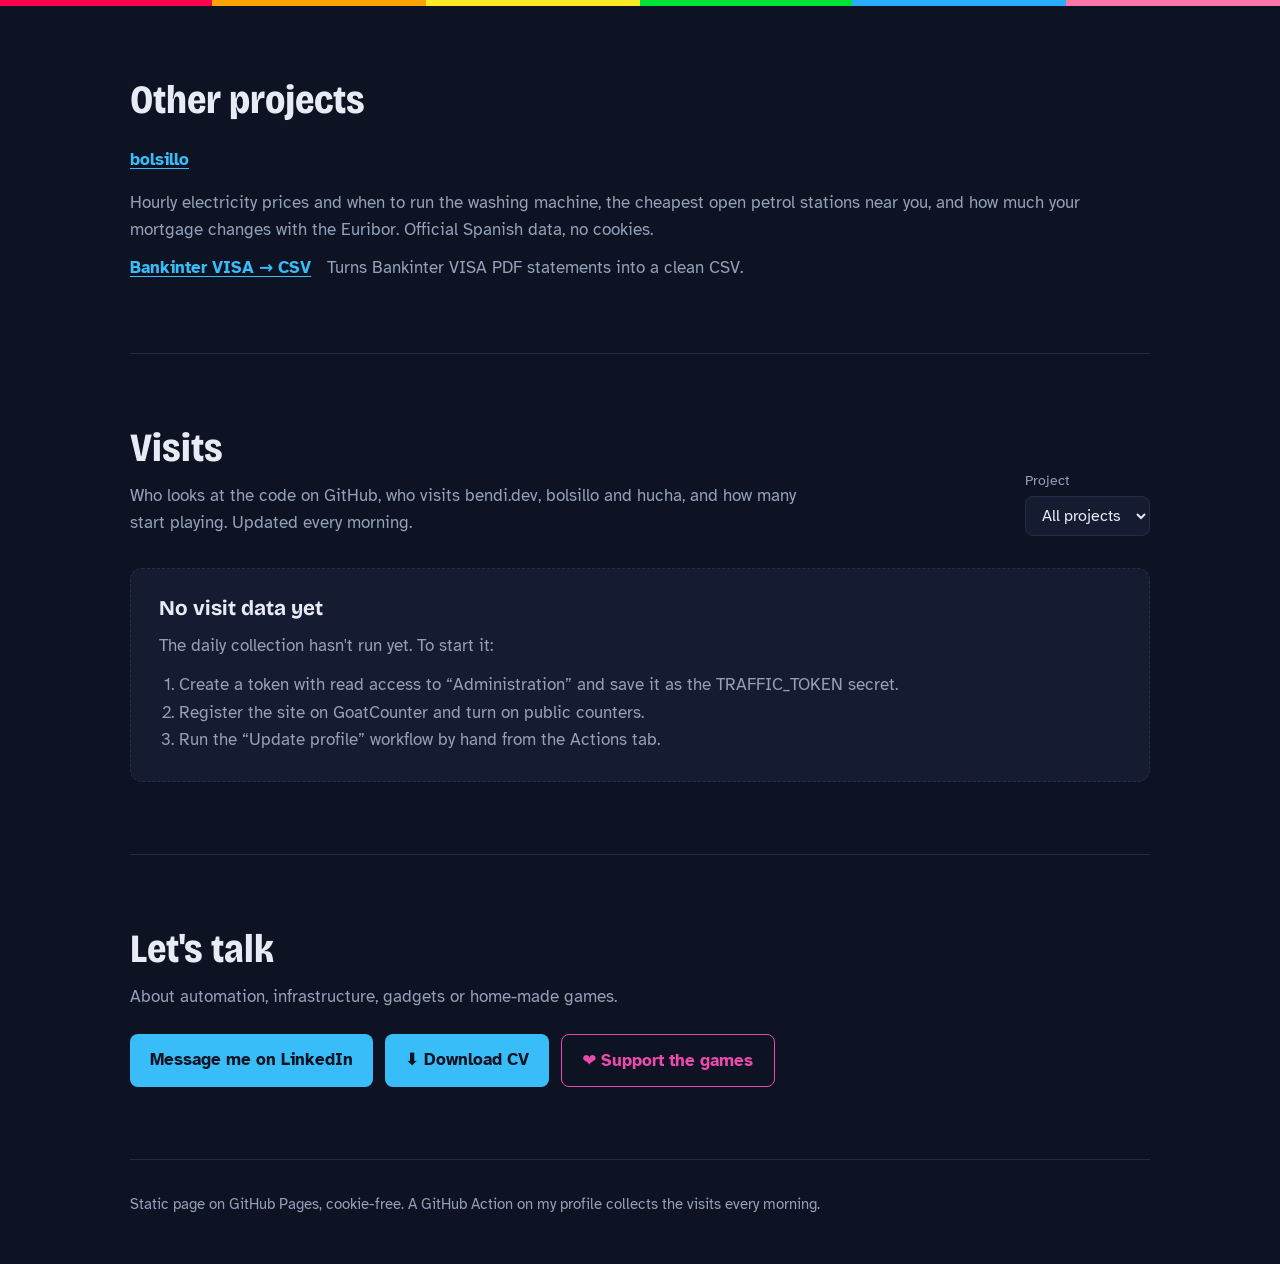
==== commit 73f864ff: "Visits dashboard: plays per day, games vs sites, share of visitors who play, weekly change, phone vs" ====
--- a/index.html
+++ b/index.html
@@ -134,10 +134,21 @@
 /* visits dashboard */
 .head { display: flex; justify-content: space-between; align-items: end; gap: 20px; flex-wrap: wrap; }
 select { background: var(--panel); color: var(--text); border: 1px solid var(--line); border-radius: 8px; padding: 8px 12px; font: inherit; font-size: 16px; }
-.kpis { display: grid; grid-template-columns: repeat(4, 1fr); gap: 1px; background: var(--line); border: 1px solid var(--line); border-radius: 12px; overflow: hidden; margin-top: 32px; }
+.kpis { display: grid; grid-template-columns: repeat(auto-fit, minmax(170px, 1fr)); gap: 1px; background: var(--line); border: 1px solid var(--line); border-radius: 12px; overflow: hidden; margin-top: 32px; }
 .kpi { background: var(--panel); padding: 20px; }
 .kpi strong { display: block; font-family: "Bricolage Grotesque", sans-serif; font-size: clamp(30px, 4vw, 44px); font-weight: 750; line-height: 1.1; }
 .kpi span { color: var(--muted); font-size: 15px; }
+.kpi em { display: block; font-style: normal; font-size: 13px; color: var(--text); margin-top: 4px; }
+.c-web { color: var(--violet); }
+.gcbox h3 small { font: 400 14px "Atkinson Hyperlegible", sans-serif; color: var(--muted); margin-left: 8px; }
+.devs { margin: 8px 0 20px; }
+.devbar { display: flex; height: 14px; border-radius: 7px; overflow: hidden; background: var(--line); }
+.devbar .ph { background: var(--plays); } .devbar .pc { background: var(--repo); }
+.devs p { display: flex; flex-wrap: wrap; gap: 8px 24px; margin-top: 10px; color: var(--muted); font-size: 15px; }
+.devs b { color: var(--text); }
+.gcgrid { display: grid; grid-template-columns: repeat(auto-fit, minmax(min(280px, 100%), 1fr)); gap: 8px 32px; }
+.gcgrid h4 { font: 700 15px "Atkinson Hyperlegible", sans-serif; color: var(--muted); margin: 0 0 4px; }
+.refs.one { grid-template-columns: 1fr; }
 .chart { margin-top: 28px; background: var(--panel); border: 1px solid var(--line); border-radius: 12px; padding: 20px; overflow-x: auto; }
 .chart svg { display: block; width: 100%; height: auto; }
 .legend { display: flex; gap: 20px; font-size: 15px; color: var(--muted); margin-bottom: 12px; flex-wrap: wrap; }
@@ -443,16 +454,17 @@
   .hs td:nth-child(2) { white-space: normal; line-height: 1.6; }
   .box { padding: 16px 12px; }
   #dash table th:nth-child(3), #dash table td:nth-child(3),
-  #dash table th:nth-child(6), #dash table td:nth-child(6) { display: none; }
+  #dash table th:nth-child(7), #dash table td:nth-child(7) { display: none; }
   #dash table th, #dash table td { padding: 8px 6px; }
   #dash table td:first-child { white-space: normal; }
   .kpi { padding: 16px; }
+  .kpis .kpi:last-child:nth-child(odd) { grid-column: 1 / -1; }
   .contact .ctas, .contact .cta { width: 100%; text-align: center; }
 }
 @media (max-width: 420px) {
   .links { gap: 10px; }
   .links a { padding: 8px 12px; }
-  #dash table th:nth-child(5), #dash table td:nth-child(5) { display: none; }
+  #dash table th:nth-child(2), #dash table td:nth-child(2) { display: none; }
 }
 </style>
 </head>
@@ -672,7 +684,7 @@
       <div class="head">
         <div>
           <h2 data-t="dash.title">Visitas</h2>
-          <p class="lead" data-t="dash.lead">Quién pasa por cada repositorio en GitHub y cuántos juegan en GitHub Pages. Se actualiza solo cada mañana.</p>
+          <p class="lead" data-t="dash.lead">Quién pasa por el código en GitHub, quién visita bendi.dev, bolsillo y hucha, y cuántos se ponen a jugar. Se actualiza solo cada mañana.</p>
         </div>
         <label><span data-t="dash.filter" style="display:block;color:var(--muted);font-size:14px;margin-bottom:4px">Proyecto</span><select id="filter"></select></label>
       </div>
@@ -718,12 +730,14 @@
     "hs.rank": "POS", "hs.name": "JUEGO", "hs.score": "PUNTOS", "hs.empty": "SIN RÉCORDS TODAVÍA",
     "tools.title": "Otros proyectos",
     "dash.title": "Visitas", "dash.filter": "Proyecto", "all": "Todos los proyectos",
-    "dash.lead": "Quién pasa por cada repositorio en GitHub y cuántos juegan en GitHub Pages. Se actualiza solo cada mañana.",
+    "dash.lead": "Quién pasa por el código en GitHub, quién visita bendi.dev, bolsillo y hucha, y cuántos se ponen a jugar. Se actualiza solo cada mañana.",
     "k.repo": "vistas en GitHub", "k.pages": "visitas a los juegos", "k.plays": "partidas jugadas", "k.clones": "clonados",
-    "l.repo": "Vistas en GitHub por día", "l.pages": "Visitas a los juegos por día",
+    "l.repo": "Vistas en GitHub por día", "l.pages": "Visitas por día", "l.plays": "Partidas por día",
+    "k.webs": "visitas a las webs", "k.rate": "de las visitas juegan", "k.week": "visitas esta semana", "k.vsweek": "frente a la anterior", "k.new": "primera semana",
+    "t.rate": "% juegan", "g.title": "Quién visita", "g.last": "últimos", "g.days": "días", "g.phone": "Móvil", "g.computer": "Ordenador", "g.refs": "De dónde llegan a la web", "g.countries": "Países",
     "t.title": "Por proyecto", "t.name": "Proyecto", "t.14": "Vistas 14 días", "t.total": "Vistas totales", "t.pages": "Visitas", "t.plays": "Partidas", "t.trend": "Últimos 30 días",
     "t.site": "Esta web (bendi.dev)", "t.profile": "Perfil de GitHub",
-    "r.title": "De dónde llegan", "r.none": "Todavía no hay referencias.",
+    "r.title": "De dónde llegan al código en GitHub", "r.none": "Todavía no hay referencias.",
     "note": "GitHub solo guarda 14 días de tráfico, así que el histórico empieza el día que se activó la recogida y crece a partir de ahí. Las visitas y partidas de los juegos las cuenta GoatCounter, sin cookies.",
     "since": "desde",
     "empty.t": "Aún no hay datos de visitas", "empty.p": "La recogida diaria todavía no se ha ejecutado. Para ponerla en marcha:",
@@ -753,12 +767,14 @@
     "hs.rank": "RANK", "hs.name": "GAME", "hs.score": "SCORE", "hs.empty": "NO HIGH SCORES YET",
     "tools.title": "Other projects",
     "dash.title": "Visits", "dash.filter": "Project", "all": "All projects",
-    "dash.lead": "Who stops by each repository on GitHub and how many play on GitHub Pages. Updated every morning.",
+    "dash.lead": "Who looks at the code on GitHub, who visits bendi.dev, bolsillo and hucha, and how many start playing. Updated every morning.",
     "k.repo": "views on GitHub", "k.pages": "game visits", "k.plays": "games played", "k.clones": "clones",
-    "l.repo": "GitHub views per day", "l.pages": "Game visits per day",
+    "l.repo": "GitHub views per day", "l.pages": "Visits per day", "l.plays": "Plays per day",
+    "k.webs": "site visits", "k.rate": "of visitors play", "k.week": "visits this week", "k.vsweek": "vs last week", "k.new": "first week",
+    "t.rate": "% play", "g.title": "Who visits", "g.last": "last", "g.days": "days", "g.phone": "Phone", "g.computer": "Computer", "g.refs": "Where site visitors come from", "g.countries": "Countries",
     "t.title": "By project", "t.name": "Project", "t.14": "Views, 14 days", "t.total": "Total views", "t.pages": "Visits", "t.plays": "Played", "t.trend": "Last 30 days",
     "t.site": "This site (bendi.dev)", "t.profile": "GitHub profile",
-    "r.title": "Where they come from", "r.none": "No referrers yet.",
+    "r.title": "Where GitHub visitors come from", "r.none": "No referrers yet.",
     "note": "GitHub only keeps 14 days of traffic, so the history starts the day collection was switched on and grows from there. Game visits and plays are counted by GoatCounter, without cookies.",
     "since": "since",
     "empty.t": "No visit data yet", "empty.p": "The daily collection hasn't run yet. To start it:",
@@ -881,10 +897,23 @@
 const lastOf = o => { const k = Object.keys(o || {}).sort(); return k.length ? o[k[k.length - 1]] : 0; };
 const lastHits = r => lastOf(r.pages_hits);
 const lastPlays = r => lastOf(r.plays);
-function dailyHits(r) {   // Pages counters are cumulative snapshots
-  const k = Object.keys(r.pages_hits || {}).sort(), out = {};
-  for (let i = 1; i < k.length; i++) out[k[i]] = Math.max(0, r.pages_hits[k[i]] - r.pages_hits[k[i - 1]]);
+/* GoatCounter totals are cumulative snapshots: each day is the difference with the day before.
+   The first snapshot has no day before, so it has no daily value (not zero). */
+function dailyOf(o) {
+  const k = Object.keys(o || {}).sort(), out = {};
+  for (let i = 1; i < k.length; i++) out[k[i]] = Math.max(0, o[k[i]] - o[k[i - 1]]);
   return out;
+}
+const dailyHits = r => dailyOf(r.pages_hits);
+const dailyPlays = r => dailyOf(r.plays);
+const isGame = name => PROJ.games.some(g => g.repo === name);
+const pct = n => new Intl.NumberFormat(loc(), { style: "percent", maximumFractionDigits: 0 }).format(n);
+/* visits in the last 7 days and in the 7 before, from the daily differences */
+function weekly(rs) {
+  const d14 = days(14), hb = rs.map(dailyHits);
+  const sum = ds => hb.reduce((a, h) => a + ds.reduce((b, d) => b + (h[d] || 0), 0), 0);
+  const known = d => hb.some(h => d in h);
+  return { now: sum(d14.slice(7)), before: sum(d14.slice(0, 7)), full: d14.slice(0, 7).every(known) };
 }
 const repos = () => Object.entries(DATA.repos || {}).map(([name, r]) => ({ name, ...r }));
 const scope = () => selected ? repos().filter(r => r.name === selected) : repos();
@@ -952,23 +981,32 @@
 function chartW() { const el = document.getElementById("dash"); return Math.round(Math.min(1000, Math.max(280, (el ? el.clientWidth : 1000) - 42))); }
 function chart(rs) {
   const ds = range(rs), hb = rs.map(dailyHits);
+  const pb = rs.map(dailyPlays), hasPlays = pb.some(p => Object.values(p).some(v => v));
   const repo = ds.map(d => rs.reduce((a, r) => a + ((r.views || {})[d]?.[0] || 0), 0));
-  const pages = ds.map(d => hb.reduce((a, h) => a + (h[d] || 0), 0));
+  const pages = ds.map(d => hb.some(h => d in h) ? hb.reduce((a, h) => a + (h[d] || 0), 0) : null);
+  const plays = ds.map(d => pb.some(p => d in p) ? pb.reduce((a, p) => a + (p[d] || 0), 0) : null);
   const W = chartW(), H = Math.round(Math.min(260, Math.max(170, W * 0.55))), L = 40, R = 10, Tp = 16, B = 28;
-  const max = Math.max(4, ...repo, ...pages), step = (W - L - R) / Math.max(1, ds.length - 1);
+  const max = Math.max(4, ...repo, ...pages.filter(v => v != null)), step = (W - L - R) / Math.max(1, ds.length - 1);
   const x = i => L + i * step, y = v => Tp + (H - Tp - B) * (1 - v / max);
-  const line = vs => vs.map((v, i) => `${i ? "L" : "M"}${x(i).toFixed(1)},${y(v).toFixed(1)}`).join("");
-  const area = vs => `${line(vs)}L${x(vs.length - 1)},${y(0)}L${x(0)},${y(0)}Z`;
+  /* lines skip days without a value instead of dropping to zero */
+  const line = vs => vs.map((v, i) => v == null ? "" : `${i && vs[i - 1] != null ? "L" : "M"}${x(i).toFixed(1)},${y(v).toFixed(1)}`).join("");
+  const area = vs => {
+    const f = vs.findIndex(v => v != null); if (f < 0) return "";
+    let l = vs.length - 1; while (vs[l] == null) l--;
+    const pts = vs.map((v, i) => [i, v]).slice(f, l + 1).map(([i, v]) => `${x(i).toFixed(1)},${y(v ?? 0).toFixed(1)}`);
+    return `M${pts.join("L")}L${x(l)},${y(0)}L${x(f)},${y(0)}Z`;
+  };
   const lbl = W < 480 ? [0, ds.length - 1] : [0, Math.floor(ds.length / 2), ds.length - 1];
   const fmtD = d => new Date(d + "T12:00:00").toLocaleDateString(loc(), { day: "numeric", month: "short" });
   return `
   <div class="chart">
-    <div class="legend"><span><i class="dot" style="background:var(--repo)"></i>${t("l.repo")}</span><span><i class="dot" style="background:var(--pages)"></i>${t("l.pages")}</span></div>
+    <div class="legend"><span><i class="dot" style="background:var(--repo)"></i>${t("l.repo")}</span><span><i class="dot" style="background:var(--pages)"></i>${t("l.pages")}</span>${hasPlays ? `<span><i class="dot" style="background:var(--plays)"></i>${t("l.plays")}</span>` : ""}</div>
     <svg viewBox="0 0 ${W} ${H}" role="img" aria-label="${t("l.repo")}, ${t("l.pages")}">
       ${[0, Math.round(max / 2), max].map(v => `<line x1="${L}" x2="${W - R}" y1="${y(v)}" y2="${y(v)}" stroke="#242c48"/><text class="axis" x="${L - 8}" y="${y(v) + 4}" text-anchor="end">${nf(v)}</text>`).join("")}
       ${lbl.map(i => `<text class="axis" x="${x(i)}" y="${H - 6}" text-anchor="${i === 0 ? "start" : i === ds.length - 1 ? "end" : "middle"}">${fmtD(ds[i])}</text>`).join("")}
       <path d="${area(pages)}" fill="#36d399" fill-opacity=".12"/><path d="${line(pages)}" fill="none" stroke="#36d399" stroke-width="2.5" stroke-linejoin="round"/>
       <path d="${area(repo)}" fill="#38bdf8" fill-opacity=".12"/><path d="${line(repo)}" fill="none" stroke="#38bdf8" stroke-width="2.5" stroke-linejoin="round"/>
+      ${hasPlays ? `<path d="${line(plays)}" fill="none" stroke="#f472b6" stroke-width="2.5" stroke-linejoin="round"/>` : ""}
       <line id="hx" y1="${Tp}" y2="${H - B}" stroke="#93a0b8" stroke-dasharray="3 3" visibility="hidden"/>
       <text id="ht" class="tip" y="${Tp + 2}" visibility="hidden"></text>
       <rect id="hz" x="${L}" y="0" width="${W - L - R}" height="${H}" fill="transparent"/>
@@ -984,17 +1022,19 @@
     const lx = p.matrixTransform(svg.getScreenCTM().inverse()).x;
     const i = Math.max(0, Math.min(ds.length - 1, Math.round((lx - L) / step))), d = ds[i], xv = L + i * step;
     const rv = rs.reduce((a, r) => a + ((r.views || {})[d]?.[0] || 0), 0), pv = hb.reduce((a, h) => a + (h[d] || 0), 0);
+    const yv = rs.map(dailyPlays).reduce((a, h) => a + (h[d] || 0), 0);
     hx.setAttribute("x1", xv); hx.setAttribute("x2", xv); hx.setAttribute("visibility", "visible");
-    ht.textContent = `${new Date(d + "T12:00:00").toLocaleDateString(loc(), { day: "numeric", month: "short" })} · GitHub ${nf(rv)} · Pages ${nf(pv)}`;
+    ht.textContent = `${new Date(d + "T12:00:00").toLocaleDateString(loc(), { day: "numeric", month: "short" })} · GitHub ${nf(rv)} · ${t("visits")} ${nf(pv)}${yv ? ` · ${t("plays")} ${nf(yv)}` : ""}`;
     const right = xv > W * 0.6;
     ht.setAttribute("x", right ? xv - 8 : xv + 8); ht.setAttribute("text-anchor", right ? "end" : "start"); ht.setAttribute("visibility", "visible");
   });
   hz.addEventListener("pointerleave", () => { hx.setAttribute("visibility", "hidden"); ht.setAttribute("visibility", "hidden"); });
 }
 function spark(r) {
-  const vs = days(30).map(d => (r.views || {})[d]?.[0] || 0), max = Math.max(1, ...vs);
+  const hits = dailyHits(r), web = r.pages && Object.values(hits).some(v => v);
+  const vs = days(30).map(d => web ? hits[d] || 0 : (r.views || {})[d]?.[0] || 0), max = Math.max(1, ...vs);
   const pts = vs.map((v, i) => `${(i * 100 / 29).toFixed(1)},${(22 - 20 * v / max).toFixed(1)}`).join(" ");
-  return `<svg class="spark" width="72" height="22" viewBox="0 0 100 24" preserveAspectRatio="none" aria-hidden="true"><polyline points="${pts}" fill="none" stroke="#38bdf8" stroke-width="1.5"/></svg>`;
+  return `<svg class="spark" width="72" height="22" viewBox="0 0 100 24" preserveAspectRatio="none" aria-hidden="true"><polyline points="${pts}" fill="none" stroke="${web ? "#36d399" : "#38bdf8"}" stroke-width="1.5"/></svg>`;
 }
 
 /* ---------- visits dashboard ---------- */
@@ -1010,32 +1050,57 @@
   const rows = [...all].sort((a, b) => (sumViews(b) + lastHits(b)) - (sumViews(a) + lastHits(a)));
   const refs = {};
   rs.forEach(r => (r.referrers || []).forEach(x => { refs[x.referrer] = (refs[x.referrer] || 0) + x.count; }));
-  const refList = Object.entries(refs).sort((a, b) => b[1] - a[1]).slice(0, 8), refMax = refList[0]?.[1] || 1;
-  const kpi = (cls, n, label) => `<div class="kpi"><strong class="${cls}">${nf(n)}</strong><span>${label}</span></div>`;
+  const refList = Object.entries(refs).sort((a, b) => b[1] - a[1]).slice(0, 8);
+  const bars = (list, cls = "") => { const m = list[0]?.[1] || 1;
+    return `<ul class="refs ${cls}">${list.map(([k, v]) => `<li><span>${esc(k)}</span><span>${nf(v)}</span><span class="b"><i style="width:${(100 * v / m).toFixed(0)}%"></i></span></li>`).join("")}</ul>`; };
+  const kpi = (cls, n, label, sub = "") => `<div class="kpi"><strong class="${cls}">${n}</strong><span>${label}</span>${sub ? `<em>${sub}</em>` : ""}</div>`;
+  /* split visits: games vs the rest of the sites (bendi.dev, bolsillo, hucha) */
+  const games = rs.filter(r => isGame(r.name)), webs = rs.filter(r => !isGame(r.name) && r.pages);
+  const gVisits = games.reduce((a, r) => a + lastHits(r), 0), wVisits = webs.reduce((a, r) => a + lastHits(r), 0);
+  const plays = rs.reduce((a, r) => a + lastPlays(r), 0);
+  const wk = weekly(rs), growth = wk.full && wk.before ? wk.now / wk.before - 1 : null;
+  const growthTxt = growth == null ? t("k.new") : `${growth >= 0 ? "▲" : "▼"} ${pct(Math.abs(growth))} ${t("k.vsweek")}`;
+  /* GoatCounter details (only with the optional API key): the selected project, or the whole site */
+  const gc = selected ? (DATA.repos[selected] || {}).gc : DATA.gc;
+  const dev = gc && gc.devices, devTotal = dev ? (dev.phone || 0) + (dev.computer || 0) : 0;
+  const gcRefs = (gc && gc.referrers || []).map(x => [x.name, x.count]);
+  const countries = (!selected && DATA.gc && DATA.gc.countries || []).map(x => [x.name, x.count]);
   el.innerHTML = demoBanner + `
     <div class="kpis">
-      ${kpi("c-repo", rs.reduce((a, r) => a + sumViews(r), 0), t("k.repo"))}
-      ${kpi("c-pages", rs.reduce((a, r) => a + lastHits(r), 0), t("k.pages"))}
-      ${kpi("c-plays", rs.reduce((a, r) => a + lastPlays(r), 0), t("k.plays"))}
-      ${kpi("", rs.reduce((a, r) => a + sumClones(r), 0), t("k.clones"))}
+      ${kpi("c-repo", nf(rs.reduce((a, r) => a + sumViews(r), 0)), t("k.repo"))}
+      ${games.length ? kpi("c-pages", nf(gVisits), t("k.pages")) : ""}
+      ${webs.length ? kpi("c-web", nf(wVisits), t("k.webs")) : ""}
+      ${games.length ? kpi("c-plays", nf(plays), t("k.plays"), gVisits && plays ? `${pct(plays / gVisits)} ${t("k.rate")}` : "") : ""}
+      ${games.length || webs.length ? kpi("", nf(wk.now), t("k.week"), growthTxt) : ""}
     </div>
     ${chart(rs)}
     <div class="box">
       <h3>${t("t.title")}</h3>
       <table>
-        <thead><tr><th>${t("t.name")}</th><th>${t("t.14")}</th><th>${t("t.total")}</th><th>${t("t.pages")}</th><th>${t("t.plays")}</th><th>${t("t.trend")}</th></tr></thead>
+        <thead><tr><th>${t("t.name")}</th><th>${t("t.14")}</th><th>${t("t.total")}</th><th>${t("t.pages")}</th><th>${t("t.plays")}</th><th>${t("t.rate")}</th><th>${t("t.trend")}</th></tr></thead>
         <tbody>${rows.map(r => `
           <tr data-name="${esc(r.name)}" class="${r.name === selected ? "on" : ""}" tabindex="0">
             <td>${esc(titleOf(r.name))}</td><td>${nf(sumViews(r, from14))}</td><td>${nf(sumViews(r))}</td>
-            <td>${r.pages ? nf(lastHits(r)) : "–"}</td><td>${lastPlays(r) ? nf(lastPlays(r)) : "–"}</td><td>${spark(r)}</td>
+            <td>${r.pages && lastHits(r) ? nf(lastHits(r)) : "–"}</td><td>${lastPlays(r) ? nf(lastPlays(r)) : "–"}</td>
+            <td>${lastPlays(r) && lastHits(r) ? pct(lastPlays(r) / lastHits(r)) : "–"}</td><td>${spark(r)}</td>
           </tr>`).join("")}</tbody>
       </table>
     </div>
+    ${devTotal || gcRefs.length || countries.length ? `<div class="box gcbox">
+      <h3>${t("g.title")} <small>${t("g.last")} ${gc.days || DATA.gc?.days || 30} ${t("g.days")}</small></h3>
+      ${devTotal ? `<div class="devs"><div class="devbar" role="img" aria-label="${t("g.phone")} ${pct(dev.phone / devTotal)}, ${t("g.computer")} ${pct(dev.computer / devTotal)}">
+          <i class="ph" style="width:${(100 * dev.phone / devTotal).toFixed(1)}%"></i><i class="pc" style="width:${(100 * dev.computer / devTotal).toFixed(1)}%"></i></div>
+        <p><span><i class="dot" style="background:var(--plays)"></i>📱 ${t("g.phone")} <b>${pct(dev.phone / devTotal)}</b></span><span><i class="dot" style="background:var(--repo)"></i>💻 ${t("g.computer")} <b>${pct(dev.computer / devTotal)}</b></span></p></div>` : ""}
+      <div class="gcgrid">
+        ${gcRefs.length ? `<div><h4>${t("g.refs")}</h4>${bars(gcRefs.slice(0, 8), "one")}</div>` : ""}
+        ${countries.length ? `<div><h4>${t("g.countries")}</h4>${bars(countries.slice(0, 8), "one")}</div>` : ""}
+      </div>
+    </div>` : ""}
     <div class="box">
       <h3>${t("r.title")}</h3>
-      ${refList.length ? `<ul class="refs">${refList.map(([k, v]) => `<li><span>${esc(k)}</span><span>${nf(v)}</span><span class="b"><i style="width:${(100 * v / refMax).toFixed(0)}%"></i></span></li>`).join("")}</ul>` : `<p class="lead">${t("r.none")}</p>`}
+      ${refList.length ? bars(refList) : `<p class="lead">${t("r.none")}</p>`}
     </div>
-    <p class="note">${t("note")}${first ? ` (${t("since")} ${first})` : ""}</p>`;
+    <p class="note">${t("note")}${first ? ` (${t("since")} ${new Date(first + "T12:00:00").toLocaleDateString(loc(), { day: "numeric", month: "long", year: "numeric" })})` : ""}</p>`;
   hookChart(rs);
   el.querySelectorAll("tbody tr").forEach(tr => {
     const pick = () => { selected = selected === tr.dataset.name ? "" : tr.dataset.name; document.getElementById("filter").value = selected; renderDash(); };
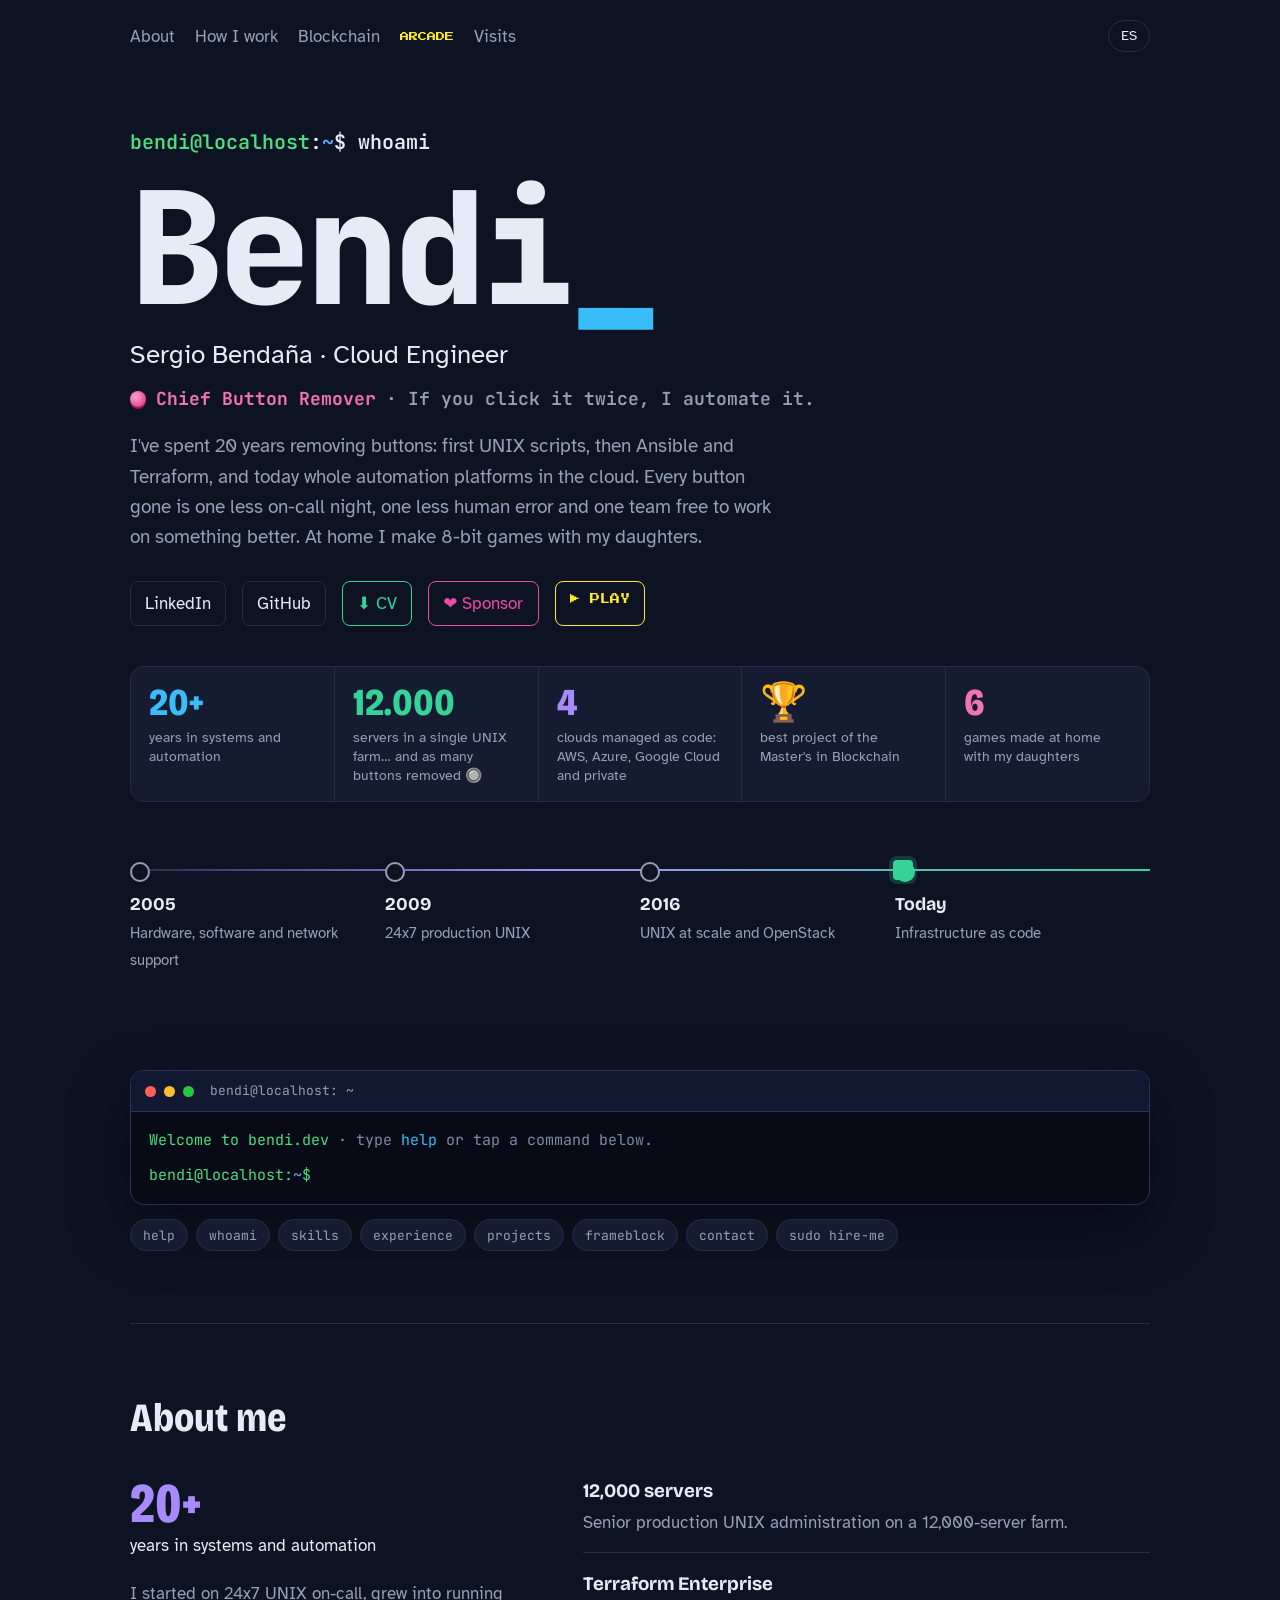
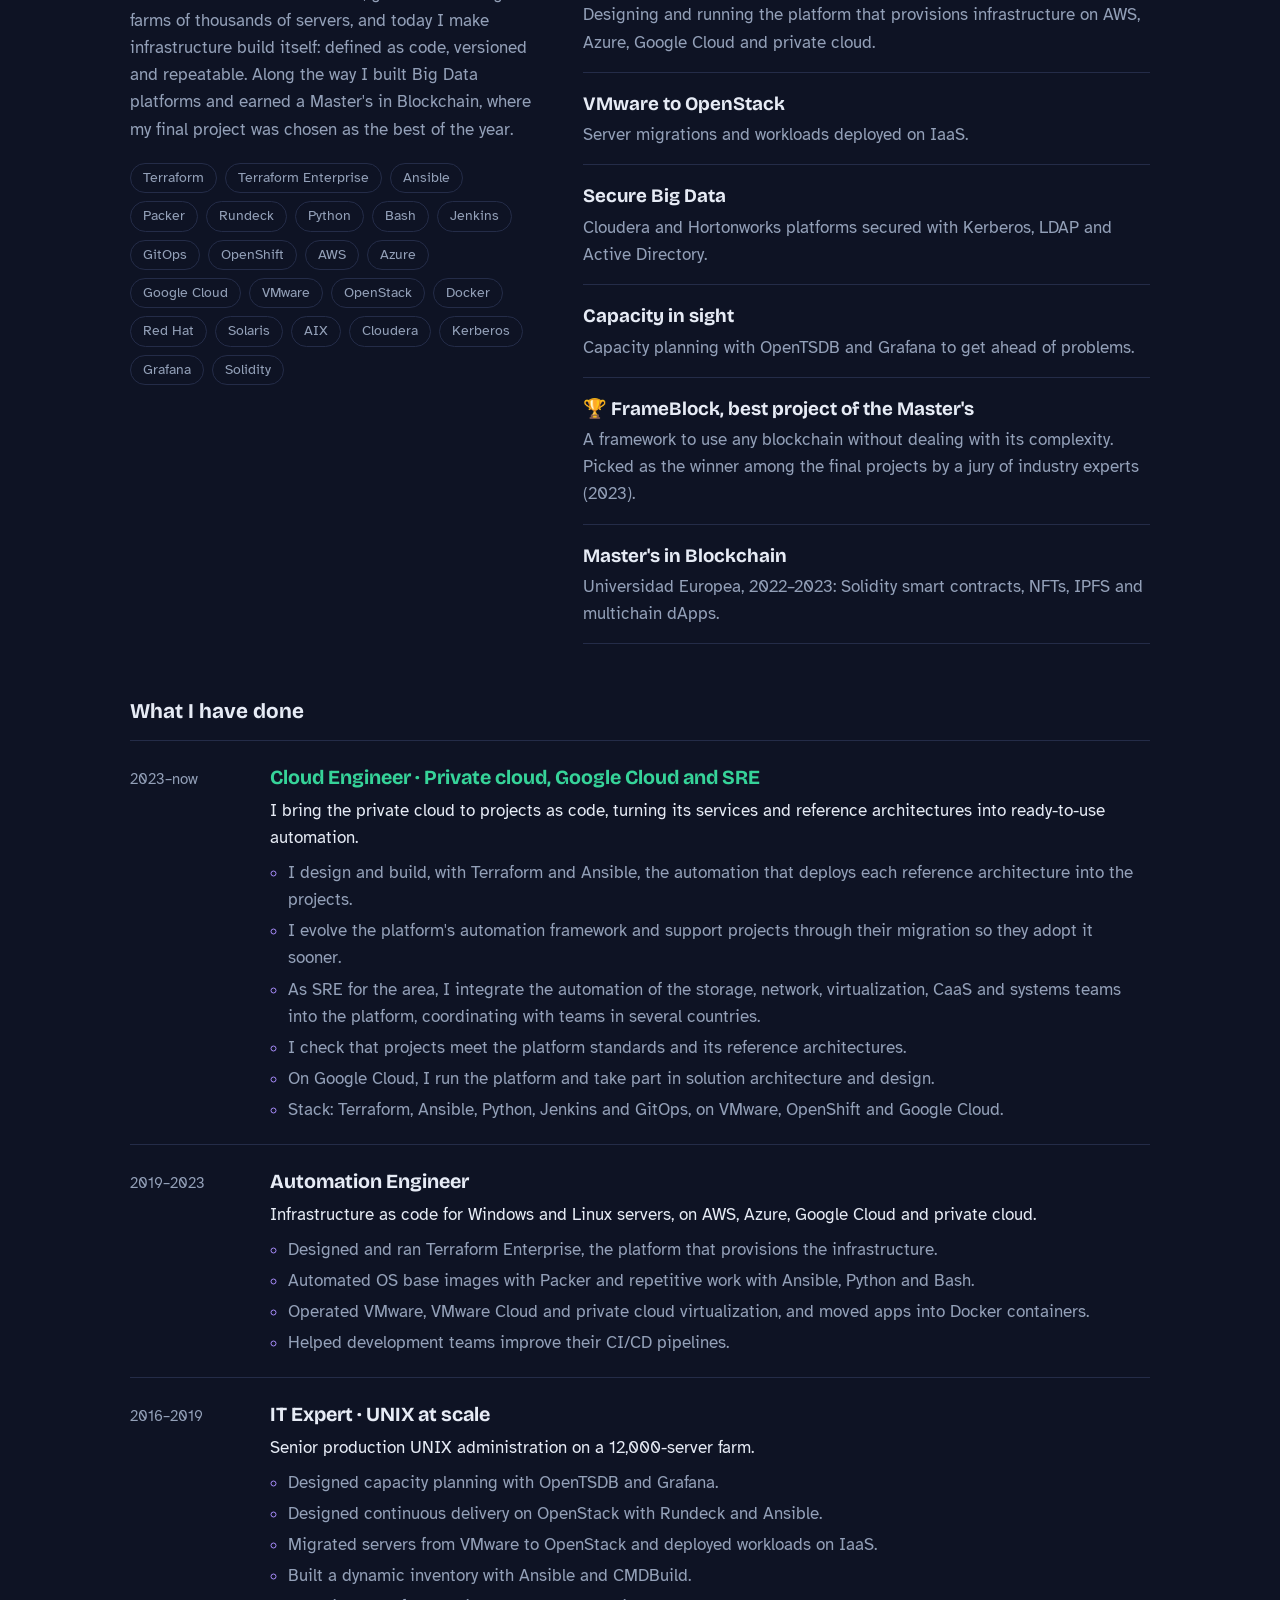
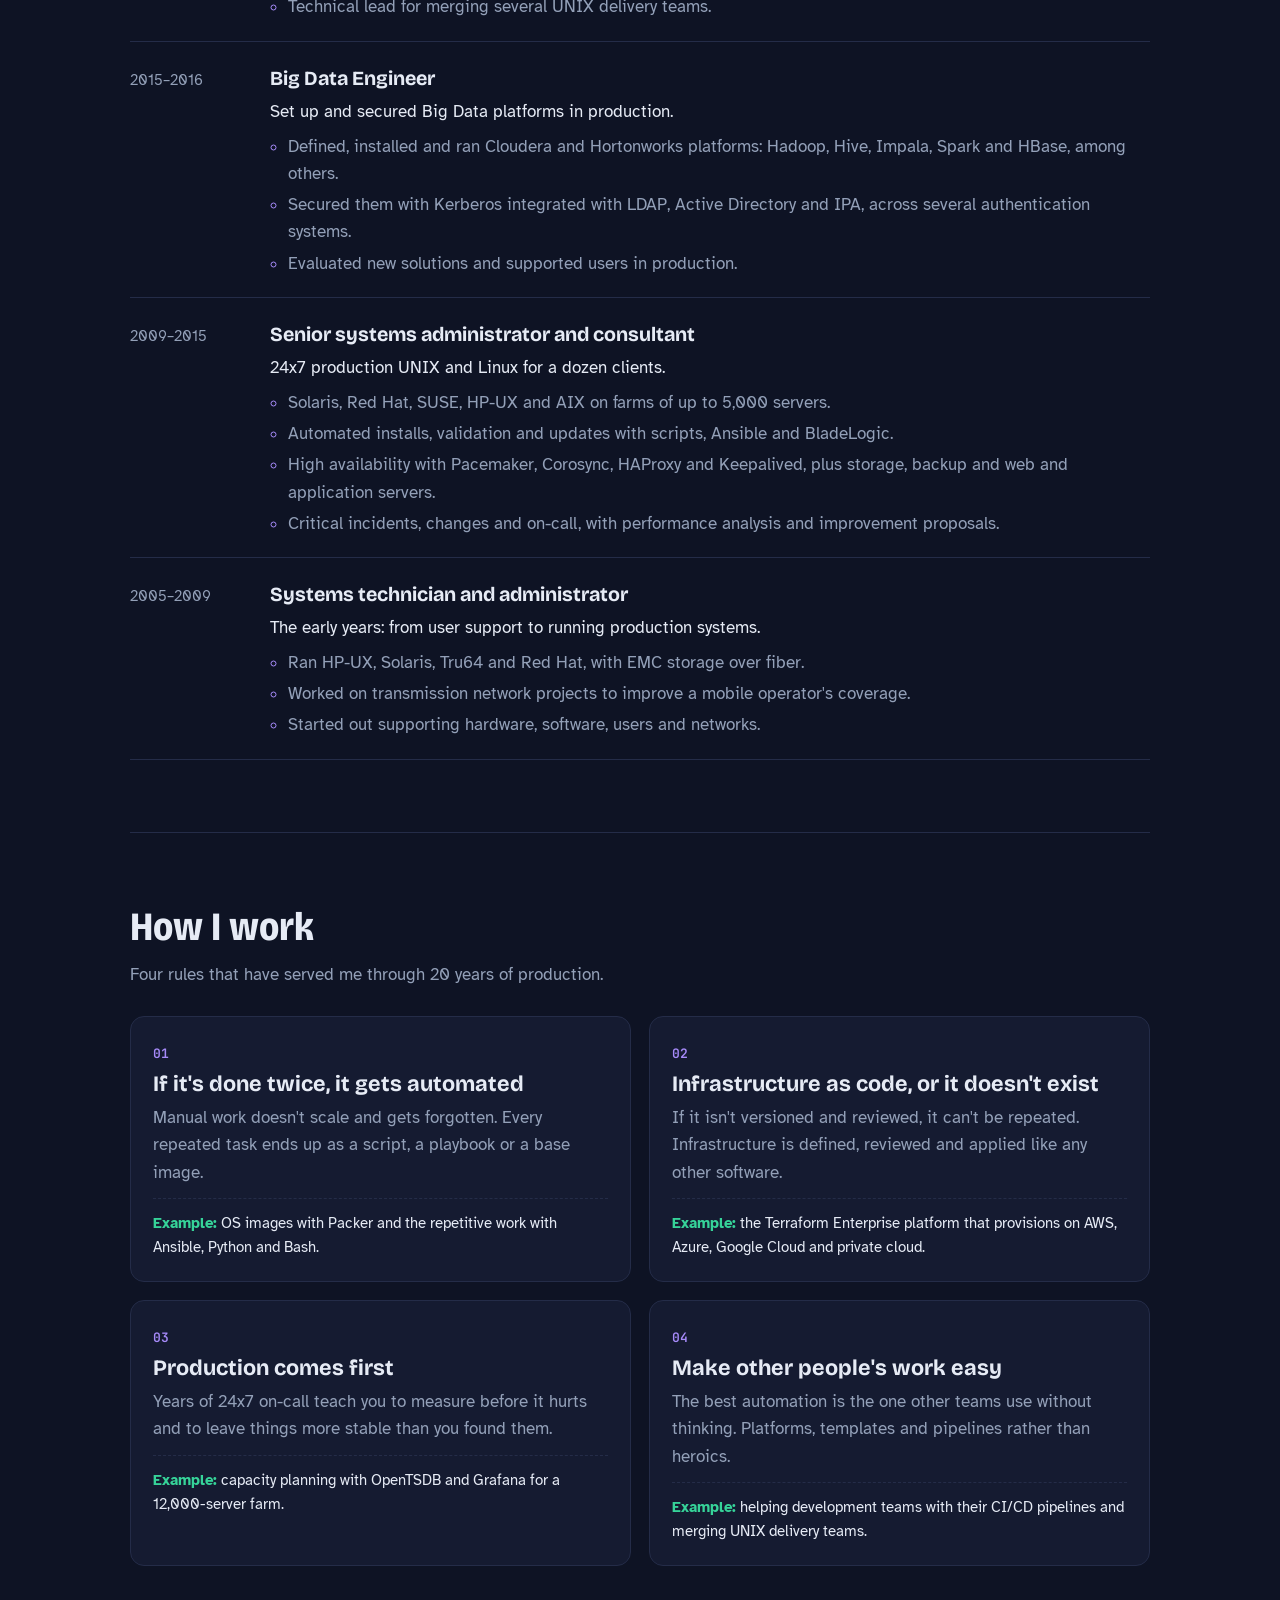
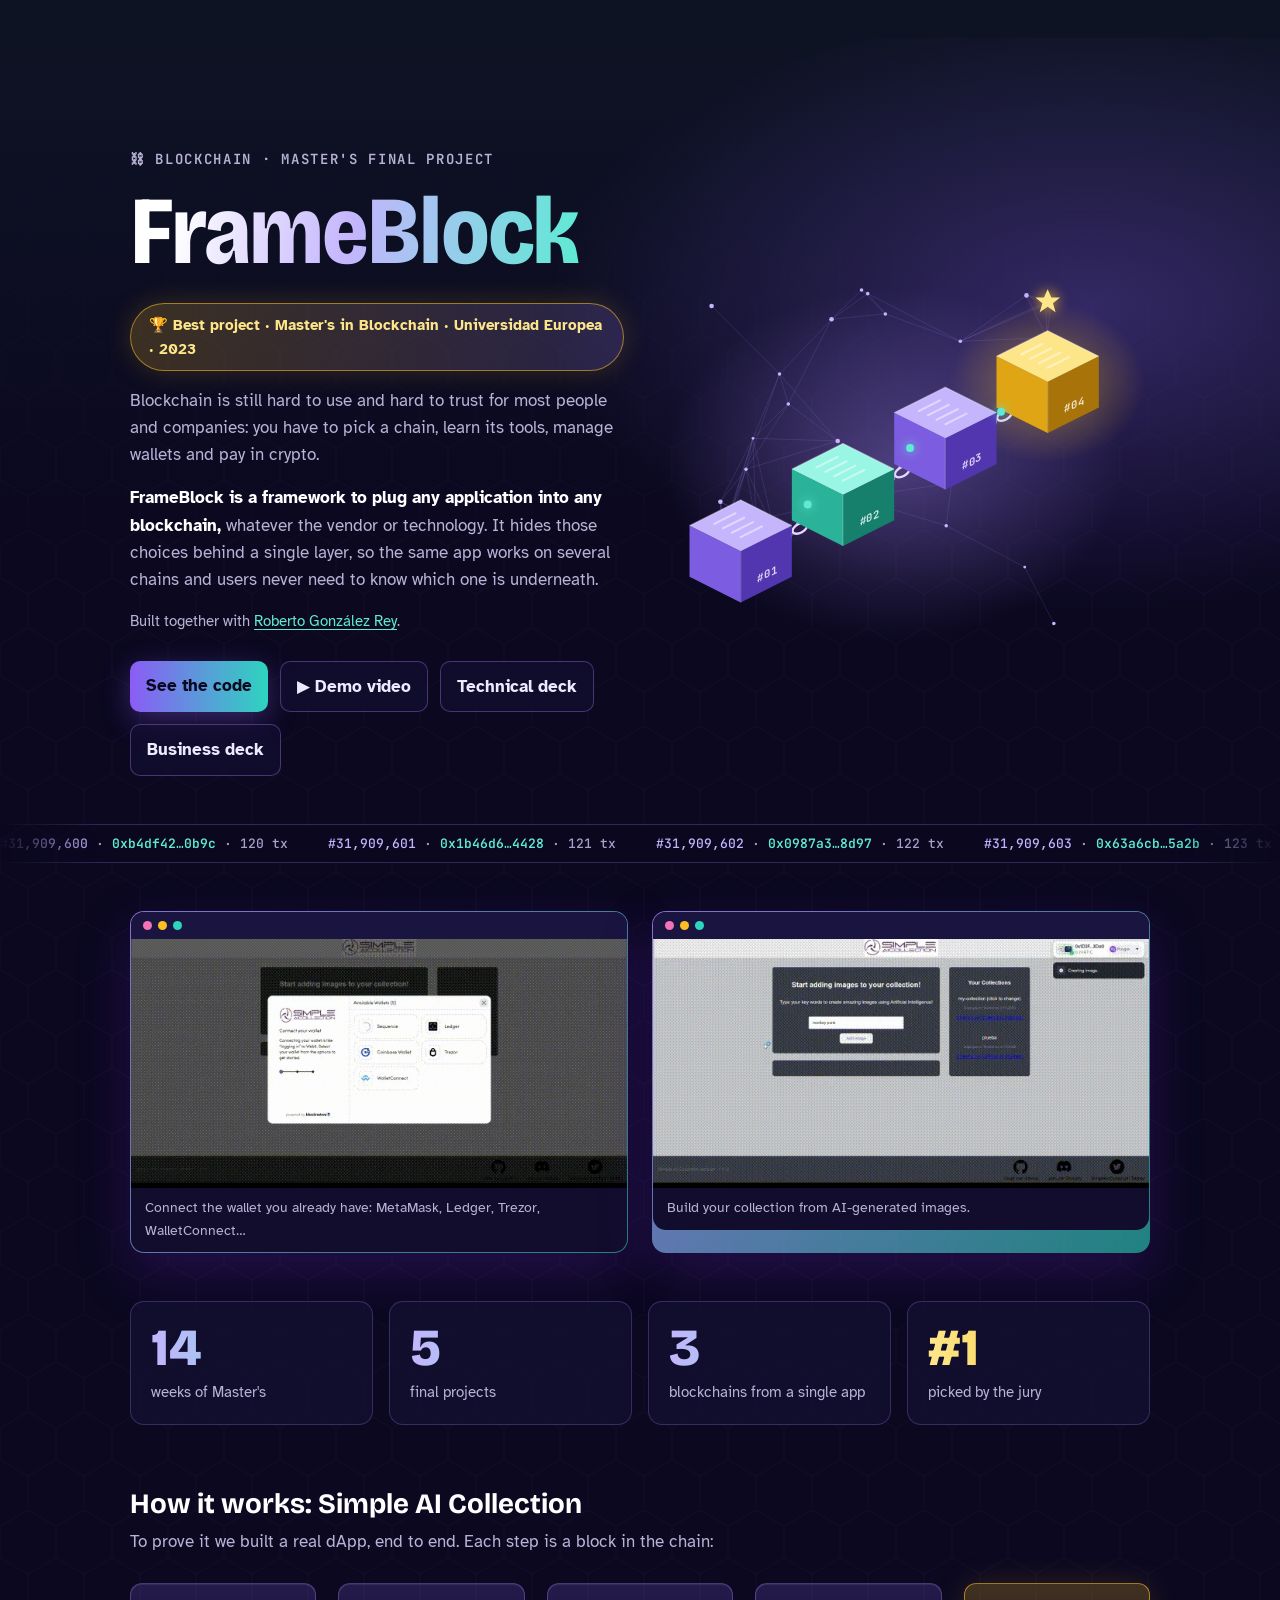
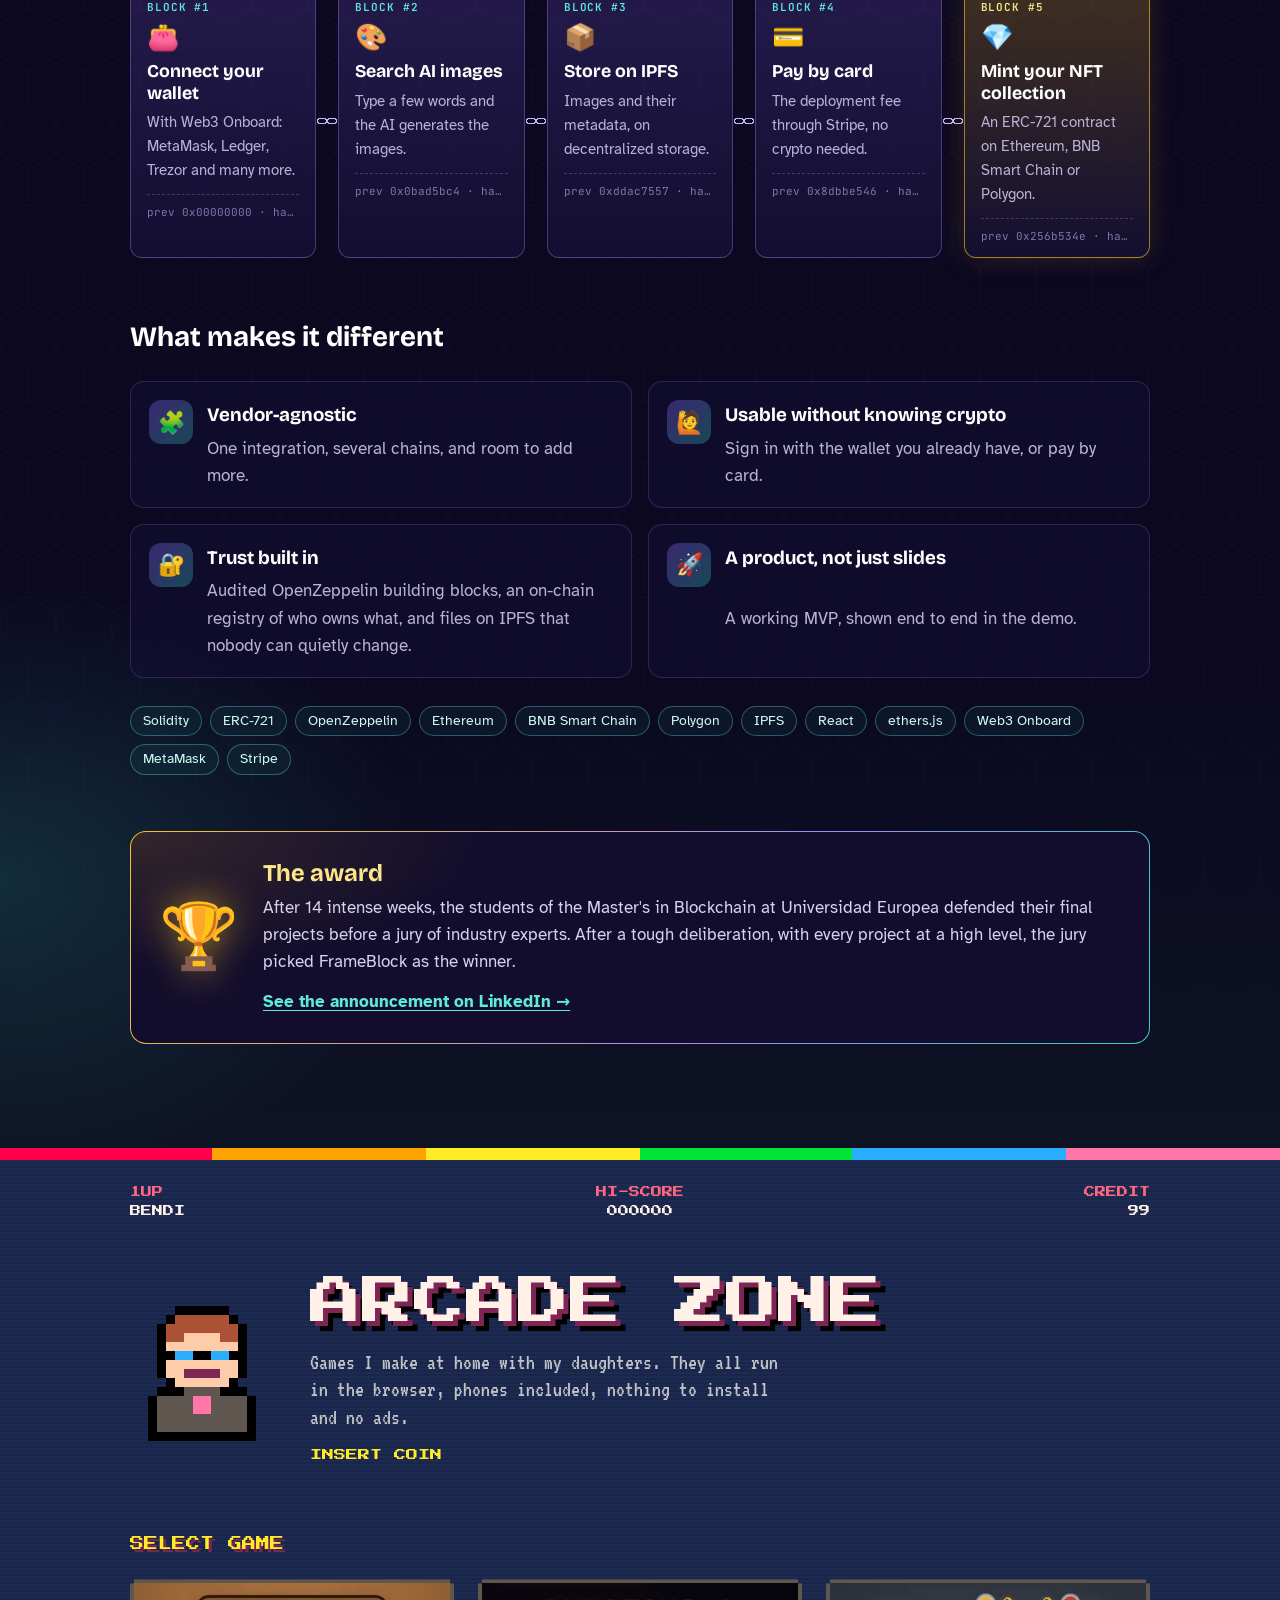
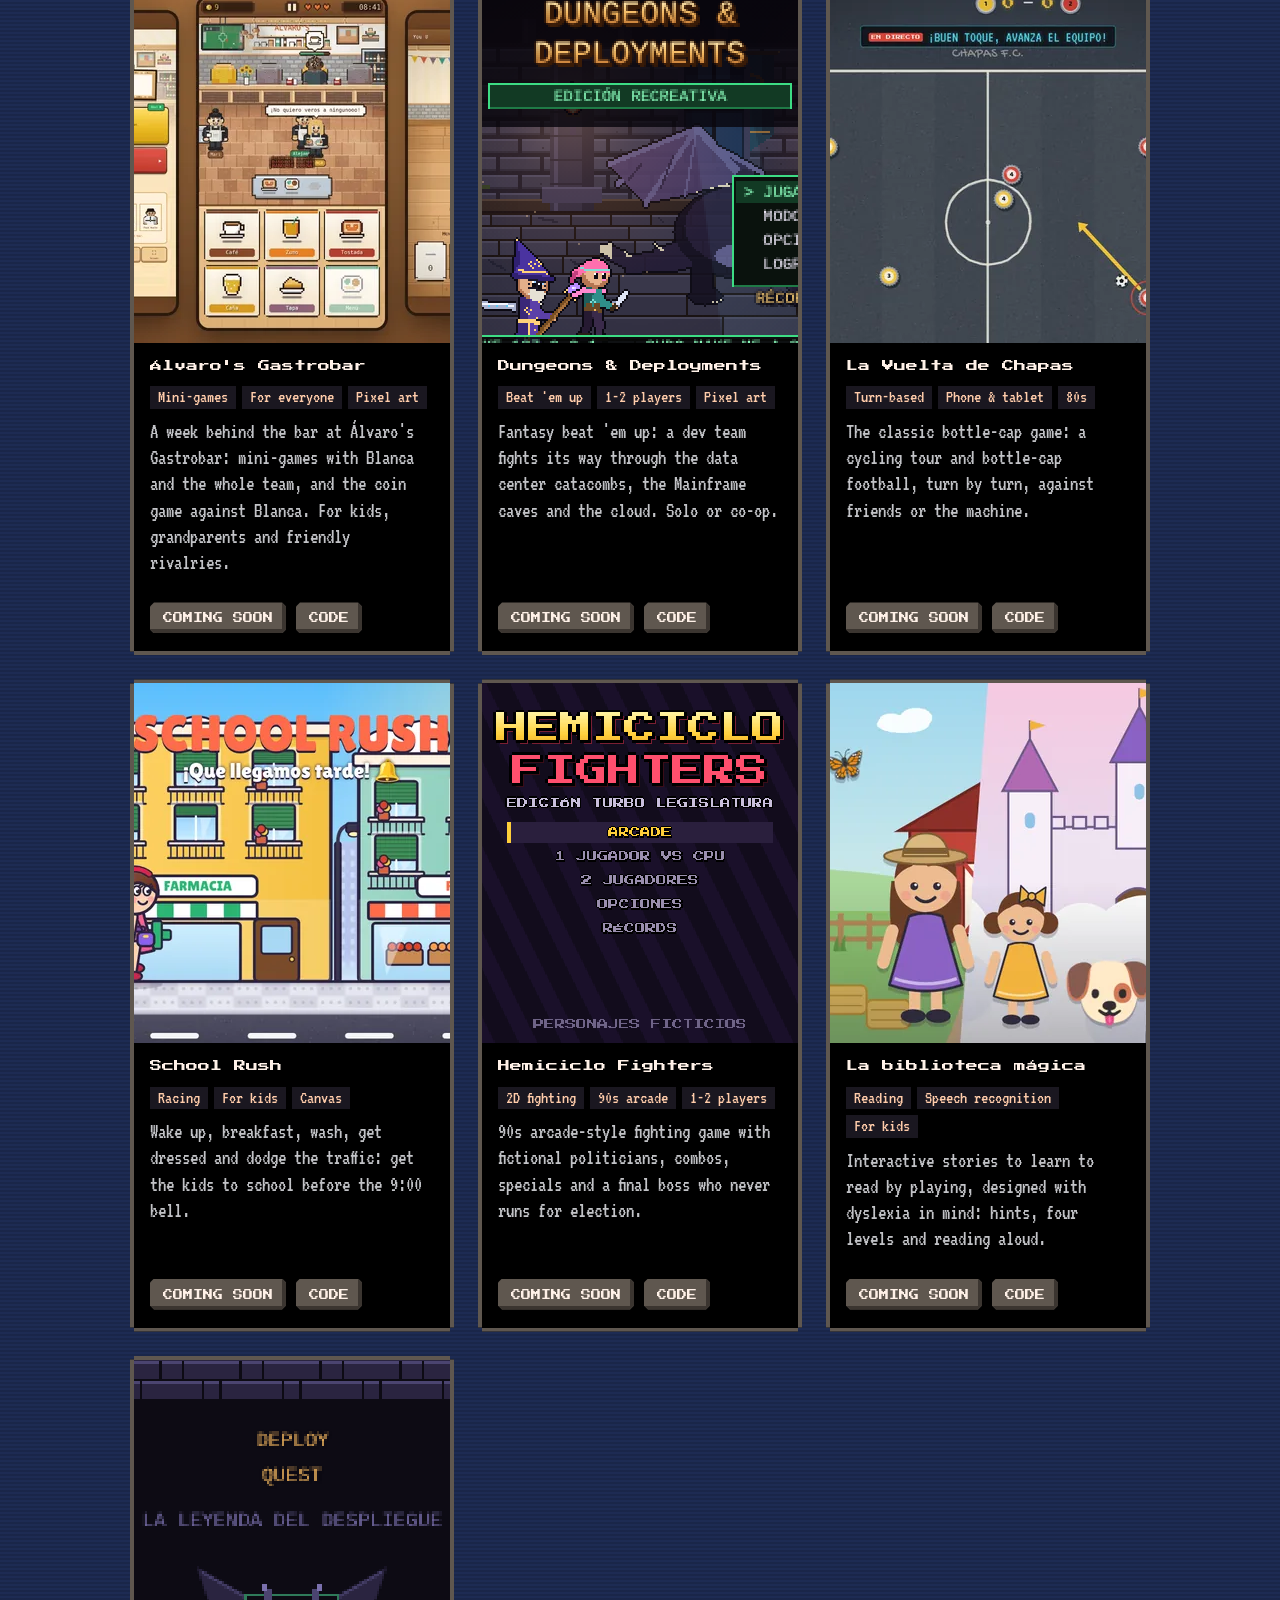
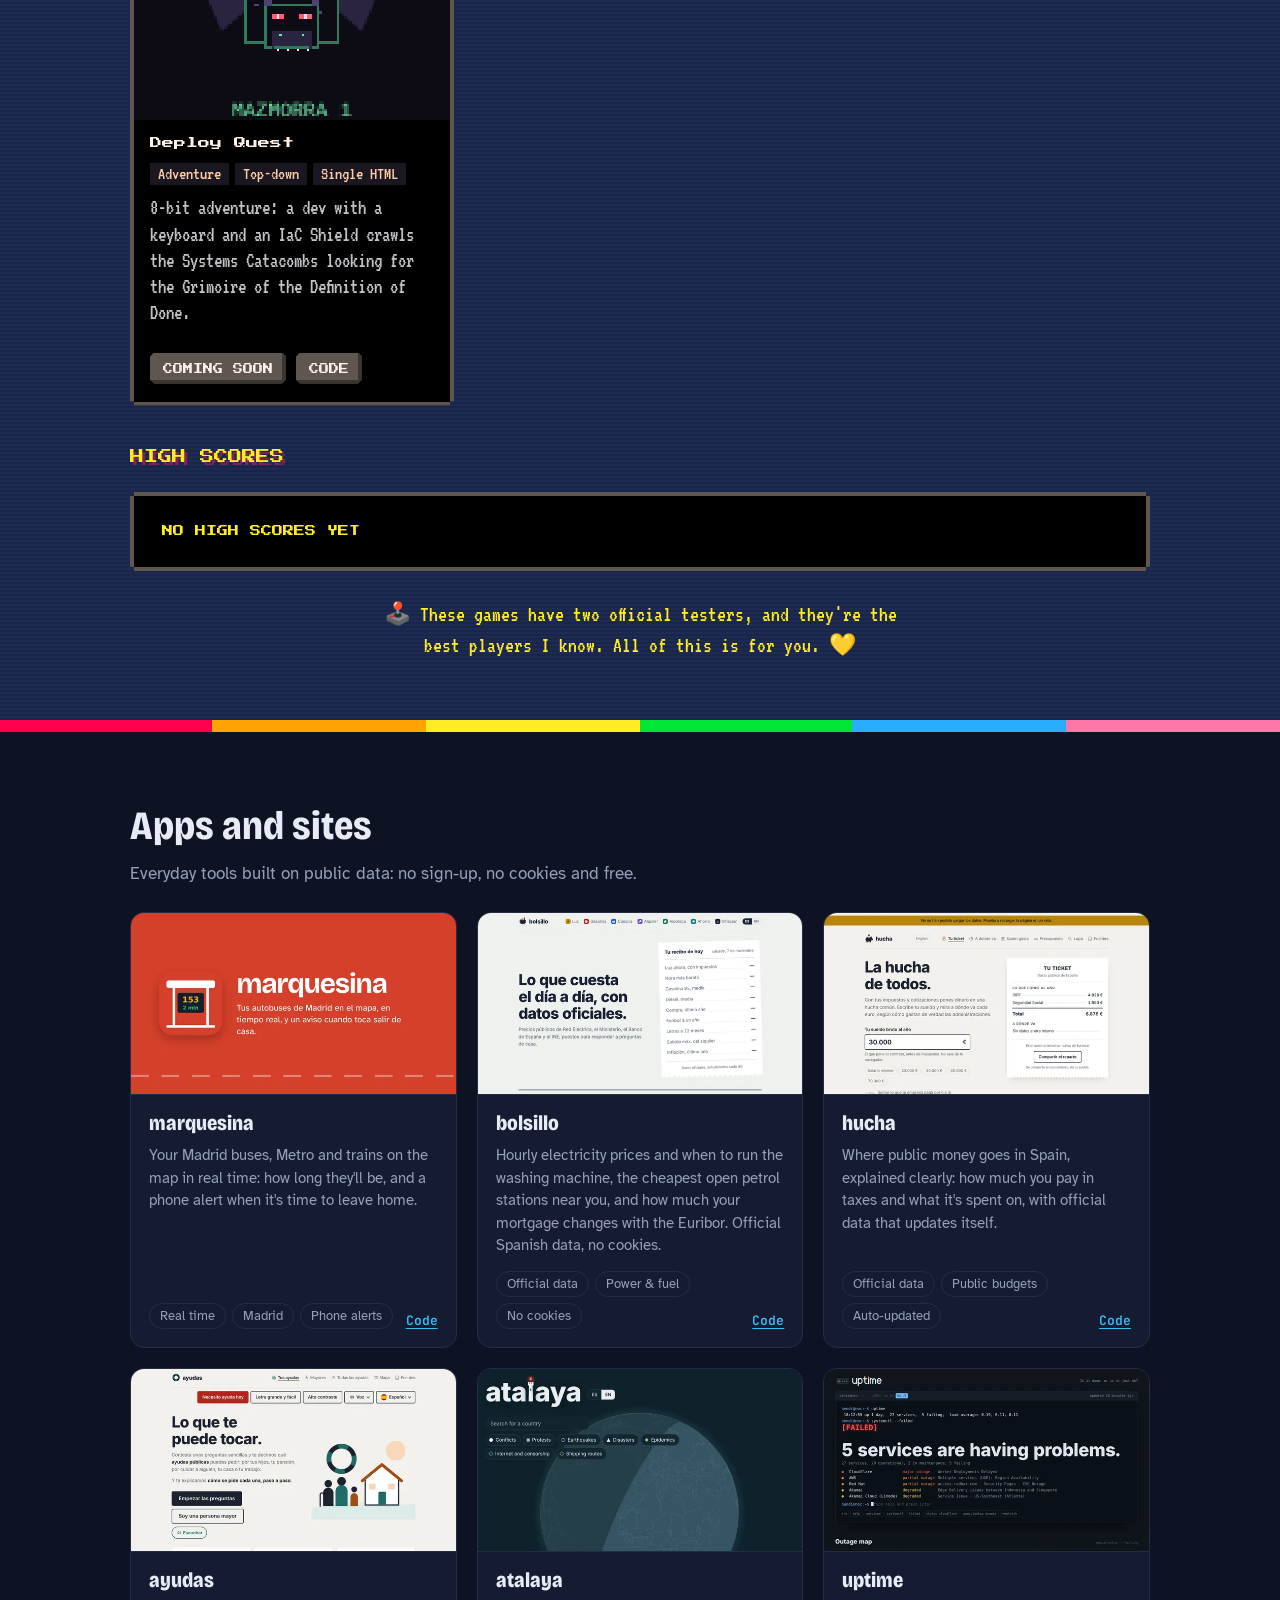
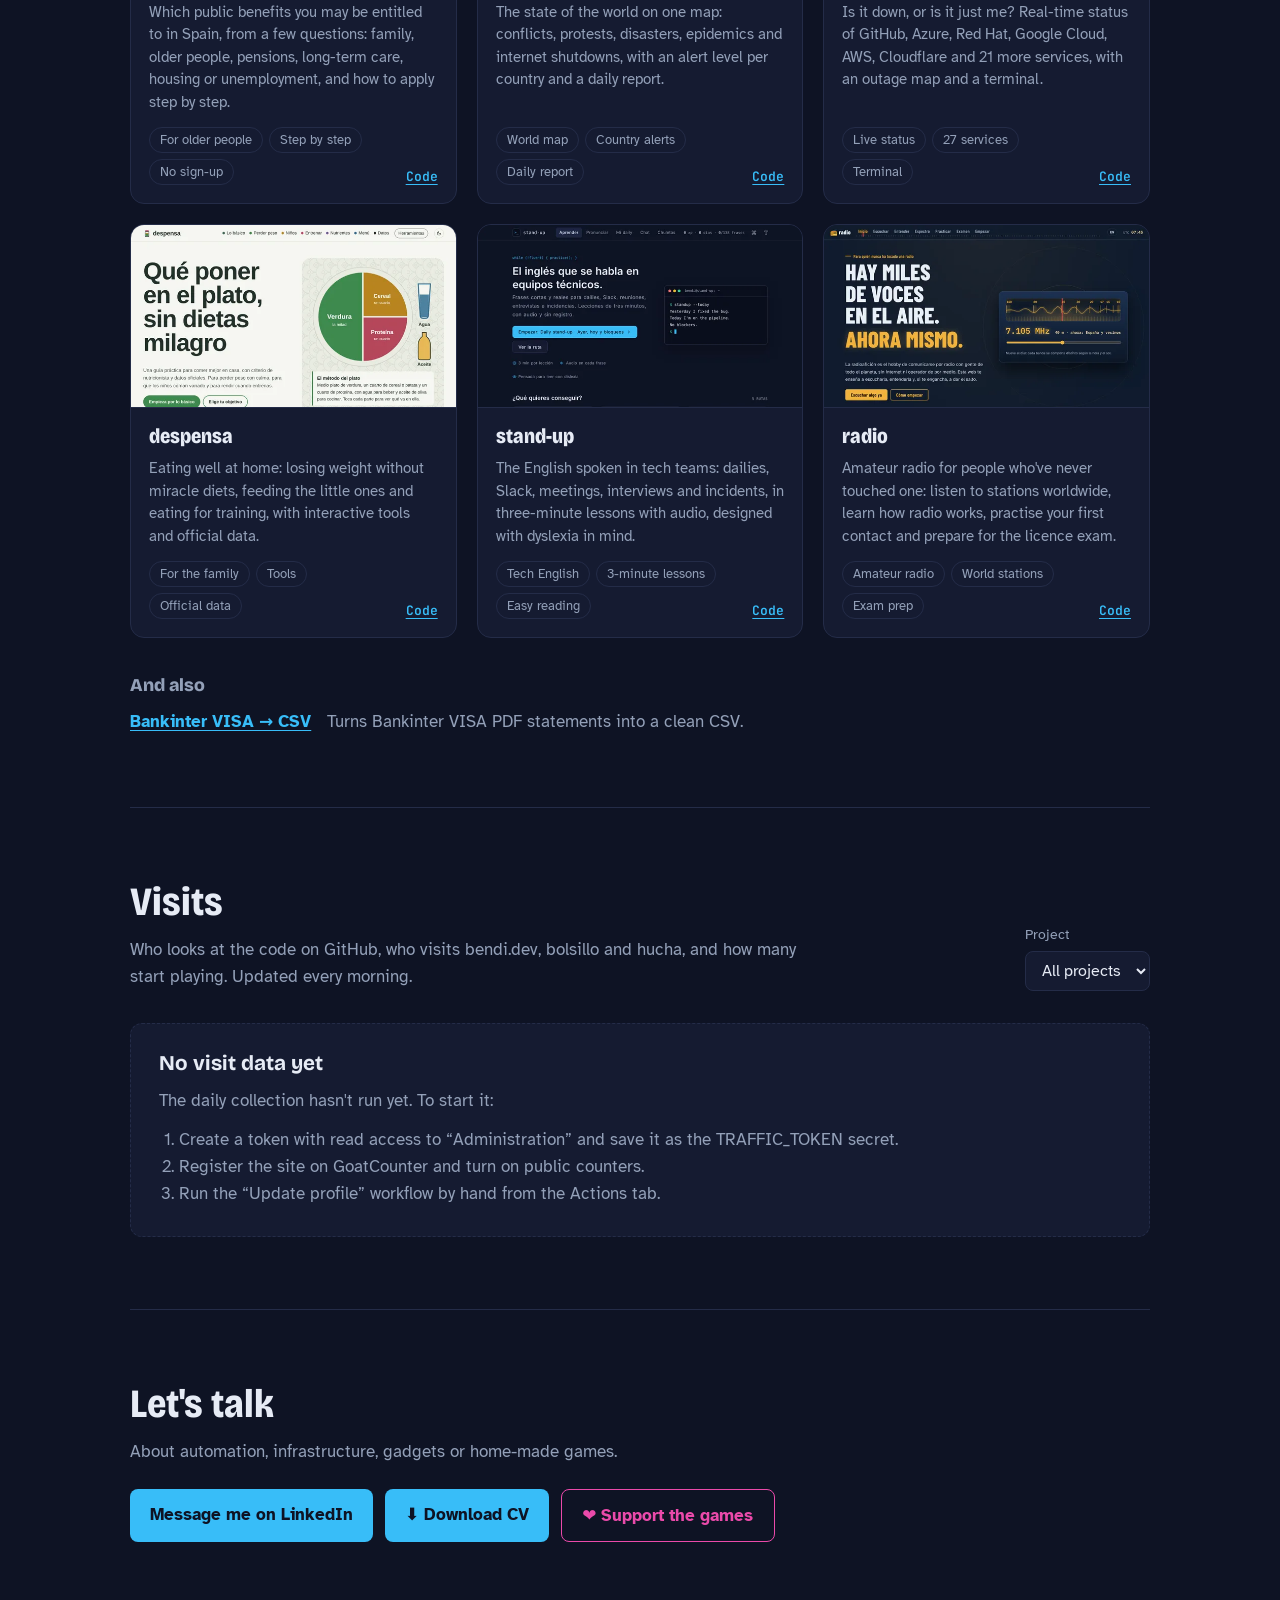
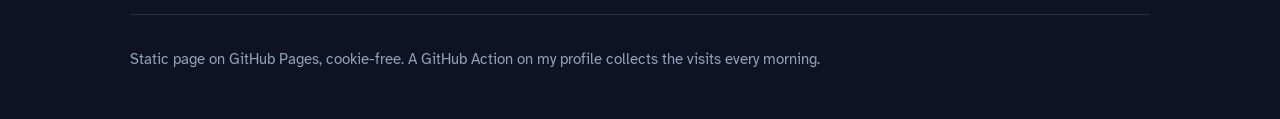
==== commit 143f0ed7: "Portfolio: Álvaro's Gastrobar en el arcade y nueve apps con tarjeta (marquesina, bolsillo, hucha, ay" ====
--- a/index.html
+++ b/index.html
@@ -126,7 +126,21 @@
 .career .y { color: var(--muted); font-size: 15px; }
 .career b { font-family: "Bricolage Grotesque", sans-serif; font-size: 20px; }
 .career .now b { color: var(--pages); }
-.tools { list-style: none; padding: 0; margin: 24px 0 0; display: grid; gap: 10px; }
+.apps { display: grid; grid-template-columns: repeat(auto-fill, minmax(min(300px, 100%), 1fr)); gap: 20px; margin-top: 24px; }
+.app { display: flex; flex-direction: column; border: 1px solid var(--line); border-radius: 14px; overflow: hidden; background: var(--panel); transition: transform .15s, border-color .15s; }
+.app:hover { transform: translateY(-3px); border-color: var(--repo); }
+.app-img img { display: block; width: 100%; height: auto; aspect-ratio: 16 / 9; object-fit: cover; border-bottom: 1px solid var(--line); }
+.app-body { display: flex; flex-direction: column; gap: 8px; padding: 16px 18px 18px; flex: 1; }
+.app h3 { margin: 0; font: 800 21px/1.2 "Bricolage Grotesque", sans-serif; font-variation-settings: "wdth" 85; }
+.app h3 a { color: var(--text); text-decoration: none; }
+.app h3 a:hover, .app h3 a:focus-visible { color: var(--repo); text-decoration: underline; }
+.app p { margin: 0; color: var(--muted); font-size: 15px; line-height: 1.5; flex: 1; }
+.app-foot { display: flex; justify-content: space-between; align-items: flex-end; gap: 10px; margin-top: 6px; }
+.app-tags { display: flex; flex-wrap: wrap; gap: 6px; }
+.app-tags span { font-size: 12.5px; color: var(--muted); border: 1px solid var(--line); border-radius: 999px; padding: 2px 10px; }
+.app-code { font: 600 13px "JetBrains Mono", ui-monospace, monospace; white-space: nowrap; }
+.tools-more { margin: 36px 0 0; font: 800 18px "Bricolage Grotesque", sans-serif; color: var(--muted); }
+.tools { list-style: none; padding: 0; margin: 12px 0 0; display: grid; gap: 10px; }
 .tools li { display: flex; gap: 16px; align-items: baseline; flex-wrap: wrap; }
 .tools a { font-weight: 700; }
 .tools span { color: var(--muted); }
@@ -676,7 +690,10 @@
 <div class="wrap">
   <main>
     <section id="otros" style="border-top:0">
-      <h2 data-t="tools.title">Otros proyectos</h2>
+      <h2 data-t="tools.title">Apps y webs</h2>
+      <p class="lead" data-t="tools.lead">Herramientas para el día a día, hechas con datos públicos: sin registro, sin cookies y gratis.</p>
+      <div class="apps" id="apps"></div>
+      <h3 class="tools-more" data-t="tools.more">Y además</h3>
       <ul class="tools" id="tools"></ul>
     </section>
 
@@ -728,7 +745,7 @@
     "play": "JUGAR", "code": "CÓDIGO", "soon": "PRÓXIMAMENTE",
     "views": "vistas", "visits": "visitas", "plays": "partidas", "demo": "DATOS DE EJEMPLO, generados en tu ordenador con tools/simular-visitas.mjs. No son visitas reales.",
     "hs.rank": "POS", "hs.name": "JUEGO", "hs.score": "PUNTOS", "hs.empty": "SIN RÉCORDS TODAVÍA",
-    "tools.title": "Otros proyectos",
+    "tools.title": "Apps y webs", "tools.lead": "Herramientas para el día a día, hechas con datos públicos: sin registro, sin cookies y gratis.", "tools.more": "Y además", "tools.code": "Código",
     "dash.title": "Visitas", "dash.filter": "Proyecto", "all": "Todos los proyectos",
     "dash.lead": "Quién pasa por el código en GitHub, quién visita bendi.dev, bolsillo y hucha, y cuántos se ponen a jugar. Se actualiza solo cada mañana.",
     "k.repo": "vistas en GitHub", "k.pages": "visitas a los juegos", "k.plays": "partidas jugadas", "k.clones": "clonados",
@@ -765,7 +782,7 @@
     "play": "PLAY", "code": "CODE", "soon": "COMING SOON",
     "views": "views", "visits": "visits", "plays": "played", "demo": "SAMPLE DATA, generated on your computer by tools/simular-visitas.mjs. These are not real visits.",
     "hs.rank": "RANK", "hs.name": "GAME", "hs.score": "SCORE", "hs.empty": "NO HIGH SCORES YET",
-    "tools.title": "Other projects",
+    "tools.title": "Apps and sites", "tools.lead": "Everyday tools built on public data: no sign-up, no cookies and free.", "tools.more": "And also", "tools.code": "Code",
     "dash.title": "Visits", "dash.filter": "Project", "all": "All projects",
     "dash.lead": "Who looks at the code on GitHub, who visits bendi.dev, bolsillo and hucha, and how many start playing. Updated every morning.",
     "k.repo": "views on GitHub", "k.pages": "game visits", "k.plays": "games played", "k.clones": "clones",
@@ -968,7 +985,15 @@
 }
 
 function renderTools() {
-  document.getElementById("tools").innerHTML = PROJ.tools.filter(p => !p.featured).map(p =>
+  const list = PROJ.tools.filter(p => !p.featured), apps = list.filter(p => p.img), rest = list.filter(p => !p.img);
+  document.getElementById("apps").innerHTML = apps.map(p => {
+    const url = p.url || `https://github.com/serbenda/${p.repo}`, tags = (lang === "en" && p.tags_en) || p.tags || [];
+    return `<article class="app"><a class="app-img" href="${esc(url)}" tabindex="-1" aria-hidden="true"><img src="${esc(p.img)}" alt="" width="640" height="360" loading="lazy"></a>
+      <div class="app-body"><h3><a href="${esc(url)}">${esc(p.title)}</a></h3><p>${esc(p[lang])}</p>
+      <div class="app-foot"><span class="app-tags">${tags.map(x => `<span>${esc(x)}</span>`).join("")}</span><a class="app-code" href="https://github.com/serbenda/${esc(p.repo)}">${t("tools.code")}</a></div></div></article>`;
+  }).join("");
+  document.querySelector(".tools-more").hidden = !rest.length;
+  document.getElementById("tools").innerHTML = rest.map(p =>
     `<li><a href="${esc(p.url || `https://github.com/serbenda/${p.repo}`)}">${esc(p.title)}</a><span>${esc(p[lang])}</span></li>`).join("");
 }
 
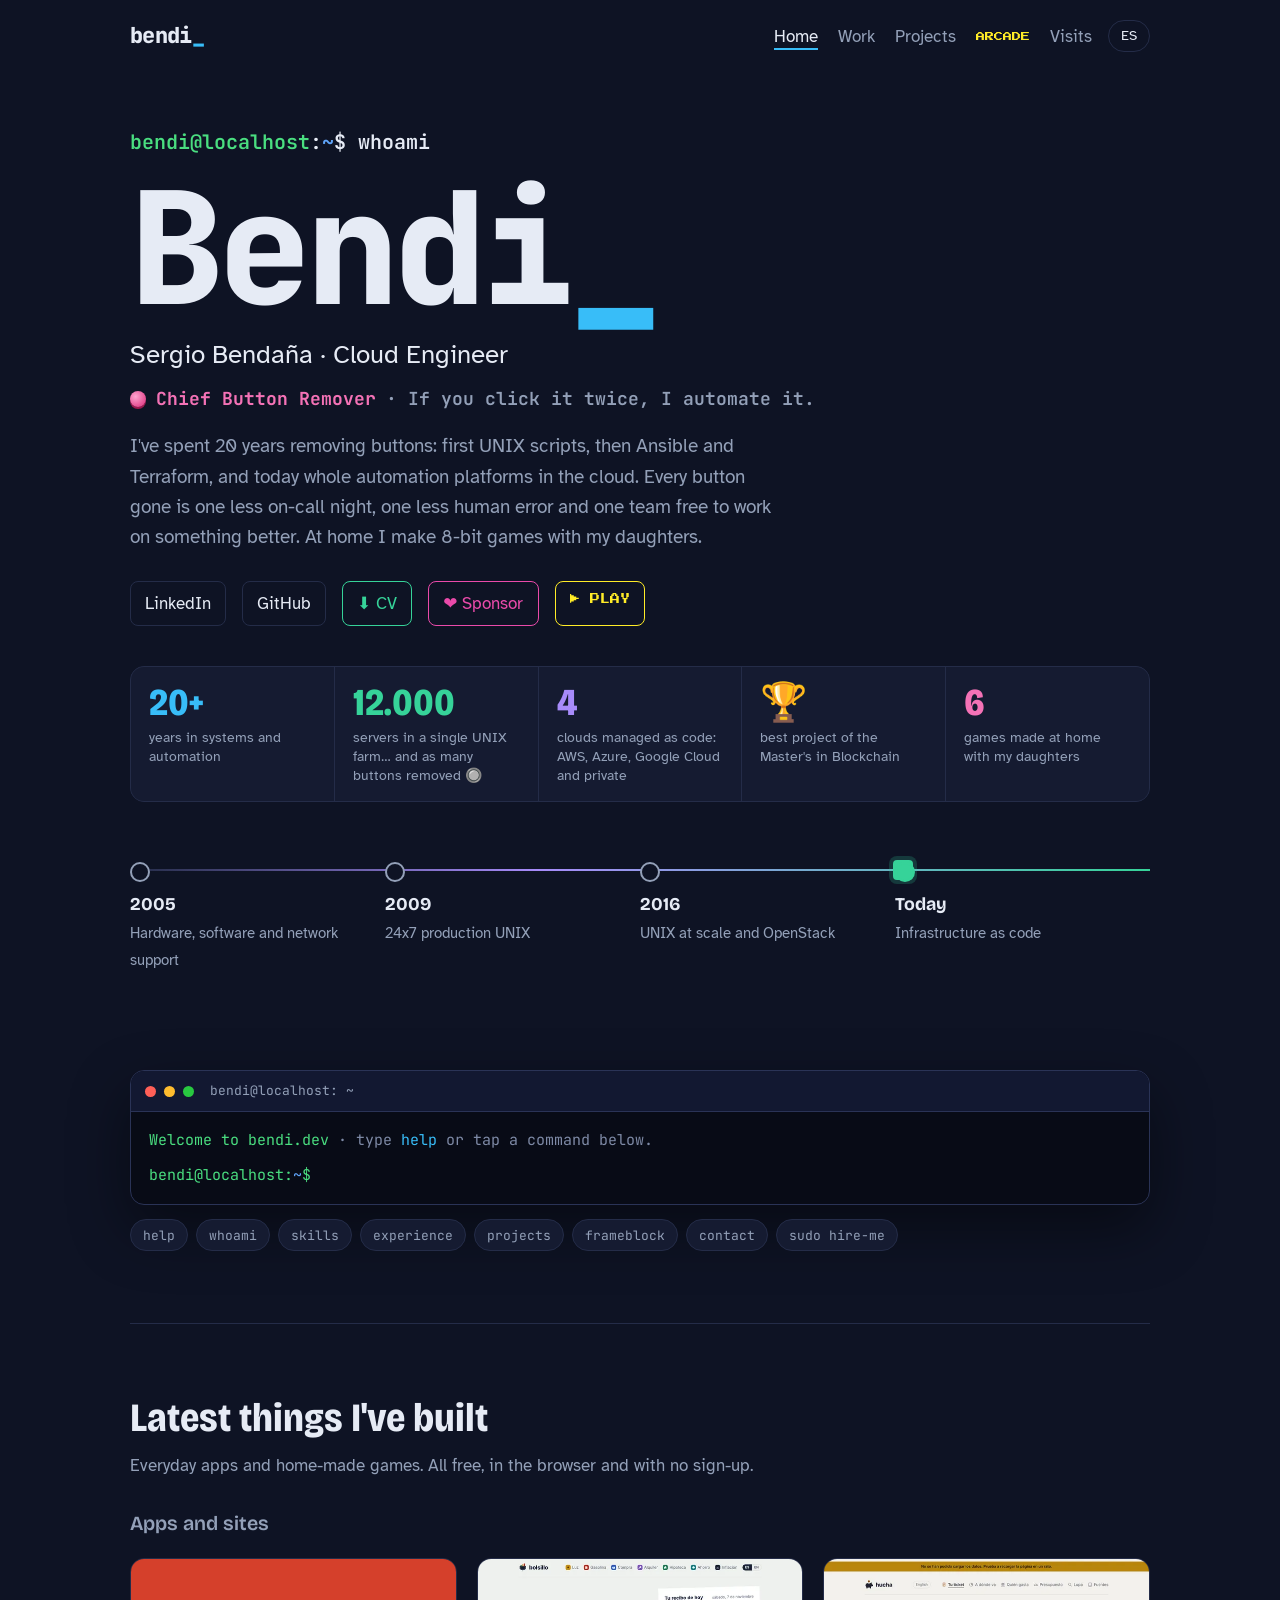
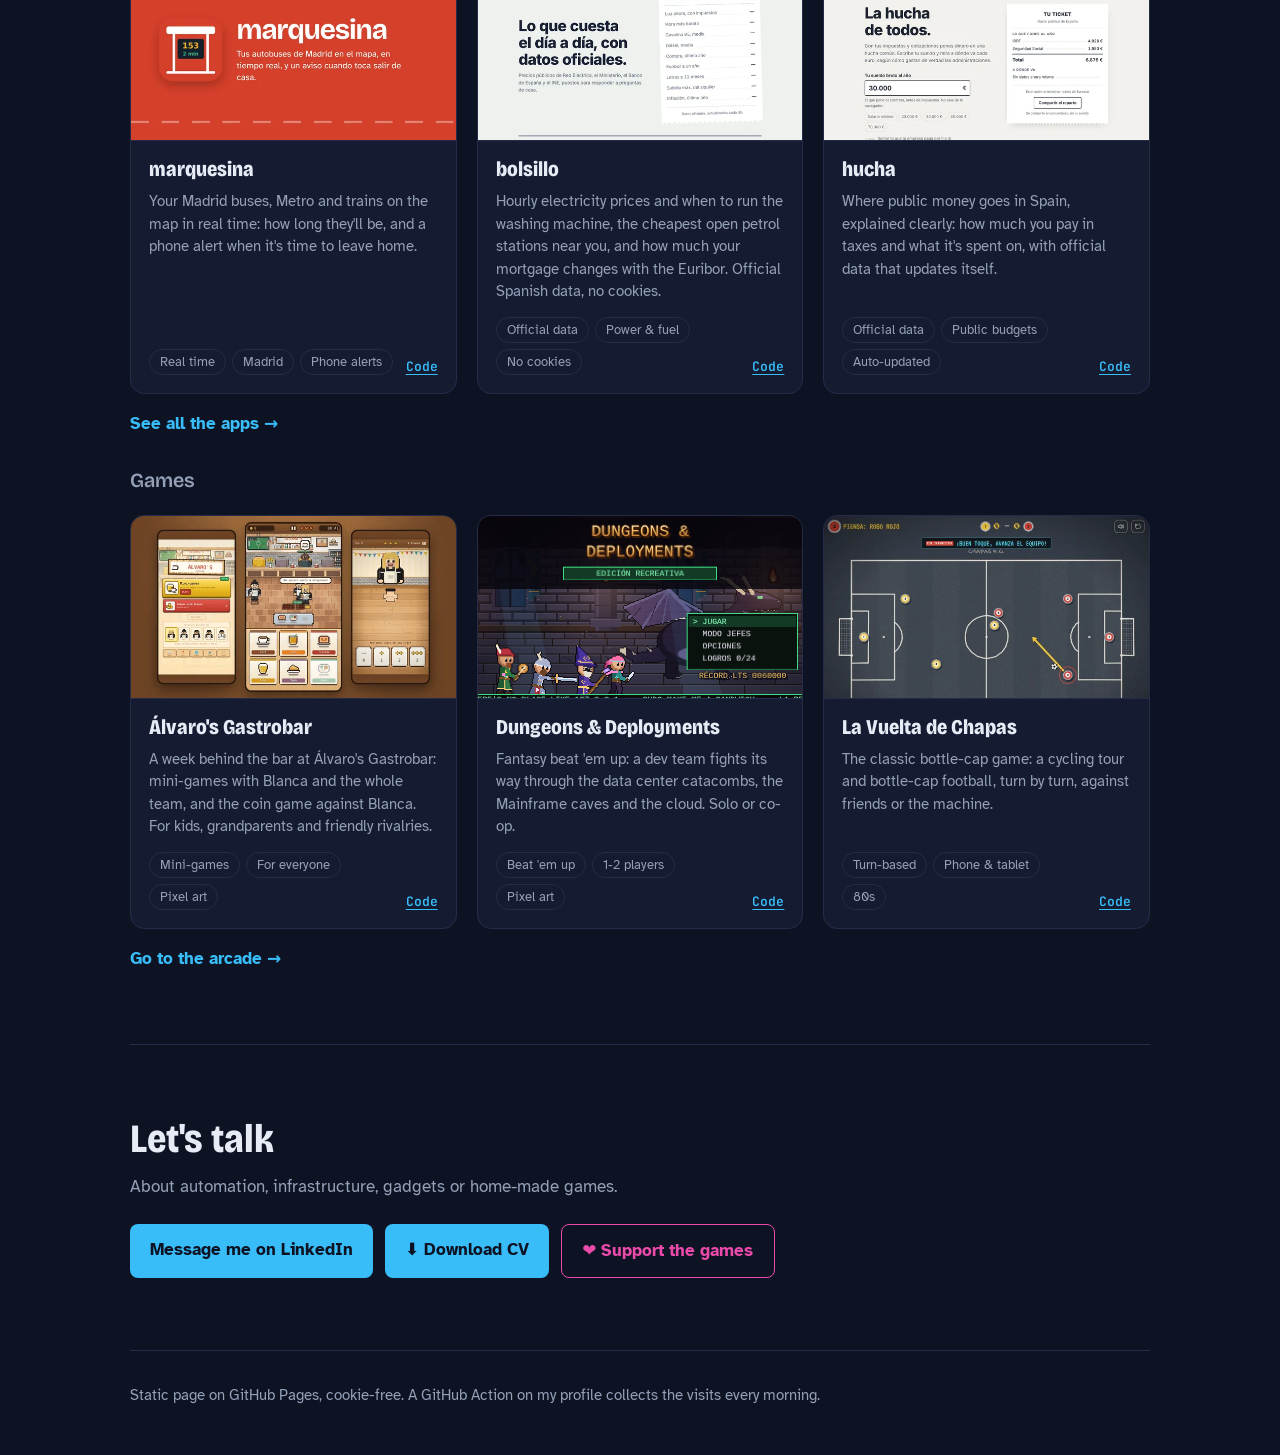
==== commit ff58a181: "La web pasa a cinco páginas: inicio, trabajo, proyectos, arcade y visitas Estilos y código compartid" ====
--- a/index.html
+++ b/index.html
@@ -3,14 +3,14 @@
 <head>
 <meta charset="utf-8">
 <meta name="viewport" content="width=device-width, initial-scale=1">
-<title>Bendi · Sergio Bendaña</title>
-<meta name="description" content="20 años automatizando infraestructura, Máster en Blockchain con el proyecto ganador (FrameBlock) y juegos de 8 bits hechos en casa.">
-<link rel="icon" href="img/bendi.svg" type="image/svg+xml">
+<title>Bendi · Sergio Bendaña, Cloud Engineer</title>
+<meta name="description" content="Cloud Engineer: 20 años automatizando infraestructura, Máster en Blockchain con el proyecto ganador (FrameBlock), apps con datos públicos y juegos de 8 bits hechos en casa.">
+<link rel="icon" href="/img/bendi.svg" type="image/svg+xml">
 <link rel="canonical" href="https://bendi.dev/">
 <meta property="og:type" content="website">
 <meta property="og:site_name" content="Bendi">
-<meta property="og:title" content="Bendi · Sergio Bendaña">
-<meta property="og:description" content="20 años automatizando infraestructura, Máster en Blockchain con el proyecto ganador (FrameBlock) y juegos de 8 bits hechos en casa.">
+<meta property="og:title" content="Bendi · Sergio Bendaña, Cloud Engineer">
+<meta property="og:description" content="Cloud Engineer: 20 años automatizando infraestructura, Máster en Blockchain con el proyecto ganador (FrameBlock), apps con datos públicos y juegos de 8 bits hechos en casa.">
 <meta property="og:url" content="https://bendi.dev/">
 <meta property="og:image" content="https://bendi.dev/og.png?v=5">
 <meta property="og:image:width" content="1200">
@@ -21,480 +21,24 @@
 <meta name="twitter:site" content="@serbenda">
 <meta name="theme-color" content="#0e1324">
 <script type="application/ld+json">{"@context": "https://schema.org", "@type": "Person", "name": "Sergio Bendaña", "alternateName": "Bendi", "url": "https://bendi.dev/", "image": "https://bendi.dev/og.png", "jobTitle": "Cloud Engineer", "sameAs": ["https://www.linkedin.com/in/serbenda/", "https://github.com/serbenda"], "knowsAbout": ["Infrastructure as Code", "Terraform", "Ansible", "Packer", "AWS", "Azure", "Google Cloud", "OpenStack", "UNIX", "Blockchain", "Solidity", "IPFS"], "alumniOf": {"@type": "CollegeOrUniversity", "name": "Universidad Europea"}, "award": "FrameBlock: best project, Master's in Blockchain, Universidad Europea (2023)"}</script>
-<link rel="preload" href="fonts/JetBrainsMono.woff2" as="font" type="font/woff2" crossorigin>
-<link rel="preload" href="fonts/Atkinson-Regular.woff2" as="font" type="font/woff2" crossorigin>
-<link rel="stylesheet" href="fonts/fonts.css">
-<style>
-/* =========================================================
-   Professional part: calm navy, Bricolage Grotesque + Atkinson
-   ========================================================= */
-:root {
-  --ink: #0e1324;
-  --panel: #151b31;
-  --line: #242c48;
-  --text: #e6ebf5;
-  --muted: #93a0b8;
-  --repo: #38bdf8;
-  --pages: #36d399;
-  --plays: #f472b6;
-  --violet: #a78bfa;
-  --gut: clamp(16px, 4vw, 40px);
-}
-* { box-sizing: border-box; }
-html { background: var(--ink); color: var(--text); scroll-behavior: smooth; }
-@media (prefers-reduced-motion: reduce) { html { scroll-behavior: auto; } }
-body { margin: 0; font: 17px/1.6 "Atkinson Hyperlegible", system-ui, sans-serif; font-variant-numeric: tabular-nums; }
-a { color: var(--repo); text-underline-offset: 3px; }
-a:hover { color: var(--text); }
-:focus-visible { outline: 2px solid var(--violet); outline-offset: 3px; border-radius: 4px; }
-h1, h2, h3 { font-family: "Bricolage Grotesque", system-ui, sans-serif; line-height: 1.1; margin: 0; }
-h2 { font-size: clamp(28px, 4vw, 40px); font-variation-settings: "wdth" 85; font-weight: 750; }
-h3 { font-size: 21px; font-weight: 700; }
-p { margin: 0; }
-.sr { position: absolute; width: 1px; height: 1px; overflow: hidden; clip: rect(0 0 0 0); white-space: nowrap; }
-.wrap { max-width: 1100px; margin: 0 auto; padding: 0 var(--gut); }
-section { padding: 72px 0; border-top: 1px solid var(--line); }
-
-.lead { color: var(--muted); max-width: 62ch; margin-top: 12px; }
-
-/* top bar */
-.bar { display: flex; justify-content: space-between; align-items: center; padding: 20px 0; gap: 16px; }
-.bar nav { display: flex; gap: 20px; flex-wrap: wrap; }
-.bar nav a { color: var(--muted); text-decoration: none; }
-.bar nav a:hover { color: var(--text); }
-.bar nav a.arc { font: 9px/1 "Press Start 2P", monospace; color: #ffec27; align-self: center; padding: 8px 0; }
-.lang { background: none; border: 1px solid var(--line); color: var(--text); border-radius: 999px; padding: 4px 12px; font: inherit; font-size: 14px; cursor: pointer; }
-
-/* hero */
-.hero { padding: 56px 0 72px; }
-.hero h1 { font: 800 clamp(64px, 13vw, 156px)/1 "JetBrains Mono", ui-monospace, monospace; letter-spacing: -0.04em; font-variation-settings: normal; }
-/* a bash prompt, then the name as the command's output */
-.prompt { font: 600 clamp(15px, 1.8vw, 20px)/1.4 "JetBrains Mono", ui-monospace, monospace; margin-bottom: 14px; color: var(--text); }
-.prompt .u { color: #4ade80; }
-.prompt .d { color: #60a5fa; }
-/* terminal cursor after the name */
-.hero h1 .cur { color: var(--repo); animation: cur 1.06s steps(1) infinite; }
-@keyframes cur { 50% { opacity: 0; } }
-@media (prefers-reduced-motion: reduce) { .hero h1 .cur { animation: none; } }
-.hero .who { font-size: clamp(20px, 2.4vw, 26px); margin-top: 8px; }
-.hero .cbr { display: flex; align-items: center; flex-wrap: wrap; gap: 4px 10px; margin-top: 10px; font: 600 clamp(15px, 1.7vw, 18px)/1.4 "JetBrains Mono", ui-monospace, monospace; color: var(--muted); }
-.arcade .dedic { text-align: center; margin: 28px auto 0; max-width: 60ch; font: 400 22px/1.4 "VT323", monospace; color: #ffec27; }
-.hero .cbr b { color: var(--plays); font-weight: 700; }
-.hero .cbr .btn { width: 16px; height: 16px; border-radius: 50%; background: radial-gradient(circle at 35% 35%, #fda4cf, #db2777); box-shadow: 0 2px 0 #9d174d; flex: none; }
-.hero .pitch { color: var(--muted); max-width: 54ch; margin-top: 20px; font-size: 19px; }
-.links { display: flex; gap: 16px; flex-wrap: wrap; margin-top: 28px; }
-.links a { border: 1px solid var(--line); border-radius: 8px; padding: 8px 14px; color: var(--text); text-decoration: none; }
-.links a:hover { border-color: var(--repo); }
-.links a.play { border-color: #ffec27; color: #ffec27; font: 10px/1.9 "Press Start 2P", monospace; }
-.links a.play:hover { background: #ffec27; color: #000; }
-
-/* career line: the one moment of motion in the professional part */
-.pipe { margin-top: 56px; }
-.track { position: relative; display: grid; grid-template-columns: repeat(4, 1fr); }
-.track::before { content: ""; position: absolute; left: 0; right: 0; top: 11px; height: 2px; background: linear-gradient(90deg, var(--line), var(--violet) 40%, var(--pages)); }
-.stage { position: relative; padding-top: 32px; padding-right: 12px; }
-.stage::before { content: ""; position: absolute; top: 4px; left: 0; width: 16px; height: 16px; border-radius: 50%; background: var(--ink); border: 2px solid var(--muted); }
-.stage:last-child::before { border-color: var(--pages); background: var(--pages); }
-.stage b { display: block; font-family: "Bricolage Grotesque", sans-serif; font-size: 18px; }
-.stage span { color: var(--muted); font-size: 15px; }
-.token { position: absolute; top: 2px; left: 0; width: 20px; height: 20px; border-radius: 4px; background: var(--repo); box-shadow: 0 0 0 4px rgba(56, 189, 248, .18); animation: ship 3.2s cubic-bezier(.6, 0, .3, 1) .5s both; }
-@keyframes ship {
-  0% { left: 0; } 30% { left: calc(25% - 2px); } 40% { left: calc(25% - 2px); }
-  70% { left: calc(50% - 2px); } 80% { left: calc(50% - 2px); background: var(--repo); }
-  100% { left: calc(75% - 2px); background: var(--pages); box-shadow: 0 0 0 4px rgba(54, 211, 153, .2); }
-}
-@media (prefers-reduced-motion: reduce) { .token { animation: none; left: calc(75% - 2px); background: var(--pages); } }
-
-/* about */
-.exp { display: grid; grid-template-columns: minmax(0, 1fr) minmax(0, 1.4fr); gap: 48px; margin-top: 36px; }
-.exp .me { display: flex; gap: 20px; align-items: center; }
-.exp .years { font-family: "Bricolage Grotesque", sans-serif; font-size: 56px; font-weight: 800; font-variation-settings: "wdth" 75; line-height: 1; color: var(--violet); }
-.exp .side p { color: var(--muted); margin-top: 20px; }
-.chips { display: flex; flex-wrap: wrap; gap: 8px; margin-top: 20px; padding: 0; list-style: none; }
-.chips li { border: 1px solid var(--line); border-radius: 999px; padding: 3px 12px; font-size: 14px; color: var(--muted); }
-.wins { list-style: none; margin: 0; padding: 0; }
-.wins li { padding: 16px 0; border-bottom: 1px solid var(--line); }
-.wins li:first-child { padding-top: 0; }
-.wins b { display: block; font-family: "Bricolage Grotesque", sans-serif; font-size: 19px; margin-bottom: 2px; }
-.wins span { color: var(--muted); }
-.ctitle { margin-top: 56px; }
-.career { list-style: none; padding: 0; margin: 16px 0 0; display: grid; gap: 0; border-top: 1px solid var(--line); }
-.career > li { display: grid; grid-template-columns: 120px 1fr; gap: 20px; padding: 20px 0; border-bottom: 1px solid var(--line); align-items: baseline; }
-.career .sum { color: var(--text); margin-top: 4px; }
-.career ul { margin: 8px 0 0; padding-left: 18px; color: var(--muted); display: grid; gap: 4px; }
-.career ul li::marker { color: var(--violet); }
-.career .y { color: var(--muted); font-size: 15px; }
-.career b { font-family: "Bricolage Grotesque", sans-serif; font-size: 20px; }
-.career .now b { color: var(--pages); }
-.apps { display: grid; grid-template-columns: repeat(auto-fill, minmax(min(300px, 100%), 1fr)); gap: 20px; margin-top: 24px; }
-.app { display: flex; flex-direction: column; border: 1px solid var(--line); border-radius: 14px; overflow: hidden; background: var(--panel); transition: transform .15s, border-color .15s; }
-.app:hover { transform: translateY(-3px); border-color: var(--repo); }
-.app-img img { display: block; width: 100%; height: auto; aspect-ratio: 16 / 9; object-fit: cover; border-bottom: 1px solid var(--line); }
-.app-body { display: flex; flex-direction: column; gap: 8px; padding: 16px 18px 18px; flex: 1; }
-.app h3 { margin: 0; font: 800 21px/1.2 "Bricolage Grotesque", sans-serif; font-variation-settings: "wdth" 85; }
-.app h3 a { color: var(--text); text-decoration: none; }
-.app h3 a:hover, .app h3 a:focus-visible { color: var(--repo); text-decoration: underline; }
-.app p { margin: 0; color: var(--muted); font-size: 15px; line-height: 1.5; flex: 1; }
-.app-foot { display: flex; justify-content: space-between; align-items: flex-end; gap: 10px; margin-top: 6px; }
-.app-tags { display: flex; flex-wrap: wrap; gap: 6px; }
-.app-tags span { font-size: 12.5px; color: var(--muted); border: 1px solid var(--line); border-radius: 999px; padding: 2px 10px; }
-.app-code { font: 600 13px "JetBrains Mono", ui-monospace, monospace; white-space: nowrap; }
-.tools-more { margin: 36px 0 0; font: 800 18px "Bricolage Grotesque", sans-serif; color: var(--muted); }
-.tools { list-style: none; padding: 0; margin: 12px 0 0; display: grid; gap: 10px; }
-.tools li { display: flex; gap: 16px; align-items: baseline; flex-wrap: wrap; }
-.tools a { font-weight: 700; }
-.tools span { color: var(--muted); }
-
-/* visits dashboard */
-.head { display: flex; justify-content: space-between; align-items: end; gap: 20px; flex-wrap: wrap; }
-select { background: var(--panel); color: var(--text); border: 1px solid var(--line); border-radius: 8px; padding: 8px 12px; font: inherit; font-size: 16px; }
-.kpis { display: grid; grid-template-columns: repeat(auto-fit, minmax(170px, 1fr)); gap: 1px; background: var(--line); border: 1px solid var(--line); border-radius: 12px; overflow: hidden; margin-top: 32px; }
-.kpi { background: var(--panel); padding: 20px; }
-.kpi strong { display: block; font-family: "Bricolage Grotesque", sans-serif; font-size: clamp(30px, 4vw, 44px); font-weight: 750; line-height: 1.1; }
-.kpi span { color: var(--muted); font-size: 15px; }
-.kpi em { display: block; font-style: normal; font-size: 13px; color: var(--text); margin-top: 4px; }
-.c-web { color: var(--violet); }
-.gcbox h3 small { font: 400 14px "Atkinson Hyperlegible", sans-serif; color: var(--muted); margin-left: 8px; }
-.devs { margin: 8px 0 20px; }
-.devbar { display: flex; height: 14px; border-radius: 7px; overflow: hidden; background: var(--line); }
-.devbar .ph { background: var(--plays); } .devbar .pc { background: var(--repo); }
-.devs p { display: flex; flex-wrap: wrap; gap: 8px 24px; margin-top: 10px; color: var(--muted); font-size: 15px; }
-.devs b { color: var(--text); }
-.gcgrid { display: grid; grid-template-columns: repeat(auto-fit, minmax(min(280px, 100%), 1fr)); gap: 8px 32px; }
-.gcgrid h4 { font: 700 15px "Atkinson Hyperlegible", sans-serif; color: var(--muted); margin: 0 0 4px; }
-.refs.one { grid-template-columns: 1fr; }
-.chart { margin-top: 28px; background: var(--panel); border: 1px solid var(--line); border-radius: 12px; padding: 20px; overflow-x: auto; }
-.chart svg { display: block; width: 100%; height: auto; }
-.legend { display: flex; gap: 20px; font-size: 15px; color: var(--muted); margin-bottom: 12px; flex-wrap: wrap; }
-.legend span { display: inline-flex; align-items: center; gap: 6px; }
-.dot { width: 9px; height: 9px; border-radius: 50%; display: inline-block; }
-.axis { fill: var(--muted); font: 12px "Atkinson Hyperlegible", sans-serif; }
-.tip { fill: var(--text); font: 700 13px "Atkinson Hyperlegible", sans-serif; }
-.box { background: var(--panel); border: 1px solid var(--line); border-radius: 12px; padding: 20px; overflow-x: auto; margin-top: 20px; }
-.box h3 { margin-bottom: 12px; }
-table { width: 100%; border-collapse: collapse; font-size: 15px; }
-th { text-align: right; color: var(--muted); font-weight: 400; padding: 6px 8px; border-bottom: 1px solid var(--line); white-space: nowrap; }
-td { text-align: right; padding: 8px; border-bottom: 1px solid var(--line); white-space: nowrap; }
-th:first-child, td:first-child { text-align: left; }
-tbody tr { cursor: pointer; }
-tbody tr:hover td { background: rgba(56, 189, 248, .06); }
-tbody tr.on td { background: rgba(167, 139, 250, .12); }
-.spark { vertical-align: middle; }
-.refs { list-style: none; padding: 0; margin: 0; font-size: 15px; display: grid; grid-template-columns: repeat(auto-fill, minmax(min(260px, 100%), 1fr)); column-gap: 32px; }
-.refs li { display: grid; grid-template-columns: 1fr auto; gap: 4px 12px; padding: 8px 0; border-bottom: 1px solid var(--line); }
-.refs .b { grid-column: 1 / -1; height: 4px; background: var(--line); border-radius: 2px; overflow: hidden; }
-.refs .b i { display: block; height: 100%; background: var(--violet); }
-.note { color: var(--muted); font-size: 14px; margin-top: 16px; max-width: 80ch; }
-.empty { background: var(--panel); border: 1px dashed var(--line); border-radius: 12px; padding: 28px; margin-top: 32px; }
-.empty ol { margin: 12px 0 0; padding-left: 20px; color: var(--muted); }
-
-/* contact */
-.contact { display: flex; justify-content: space-between; align-items: center; gap: 24px; flex-wrap: wrap; }
-.contact .cta { background: var(--repo); color: var(--ink); text-decoration: none; font-weight: 700; border-radius: 8px; padding: 12px 20px; }
-.contact .cta:hover { background: var(--text); color: var(--ink); }
-.contact .ctas { display: flex; gap: 12px; flex-wrap: wrap; }
-.contact .cta.sp { background: transparent; color: #ea4aaa; border: 1px solid #ea4aaa; }
-.contact .cta.sp:hover { background: #ea4aaa; color: #fff; }
-.links a.sp { border-color: #ea4aaa; color: #ea4aaa; }
-.links a.sp:hover { background: #ea4aaa; color: #fff; }
-footer { border-top: 1px solid var(--line); padding: 32px 0 48px; color: var(--muted); font-size: 15px; }
-
-/* =========================================================
-   Arcade zone: full 8-bit. PICO-8 palette, Press Start 2P + VT323
-   ========================================================= */
-.arcade {
-  --a-bg: #1d2b53; --a-black: #000; --a-plum: #7e2553; --a-dk: #5f574f; --a-gray: #c2c3c7; --a-cream: #fff1e8;
-  --a-red: #ff004d; --a-orange: #ffa300; --a-yellow: #ffec27; --a-green: #00e436; --a-blue: #29adff; --a-pink: #ff77a8; --a-peach: #ffccaa;
-  position: relative; background: var(--a-bg); color: var(--a-cream);
-  font: 22px/1.25 "VT323", ui-monospace, monospace; -webkit-font-smoothing: none;
-  /* faint CRT scanlines */
-  background-image: repeating-linear-gradient(0deg, rgba(0, 0, 0, .12) 0 2px, transparent 2px 4px);
-  padding: 0 0 72px; border: 0;
-}
-/* rainbow pixel strips where the zone starts and ends */
-.arcade::before, .arcade::after {
-  content: ""; position: absolute; left: 0; right: 0; height: 12px;
-  background: linear-gradient(90deg, var(--a-red) 0 16.6%, var(--a-orange) 0 33.3%, var(--a-yellow) 0 50%, var(--a-green) 0 66.6%, var(--a-blue) 0 83.3%, var(--a-pink) 0);
-}
-.arcade::before { top: 0; }
-.arcade::after { bottom: 0; }
-.arcade a { color: var(--a-blue); }
-.arcade a:hover { color: var(--a-yellow); }
-.arcade :focus-visible { outline: 4px solid var(--a-yellow); outline-offset: 2px; border-radius: 0; }
-.a-hud { display: grid; grid-template-columns: 1fr auto 1fr; gap: 12px; padding: 36px 0 8px; font: 11px/1.7 "Press Start 2P", monospace; }
-.a-hud .l { color: #ff6680; display: block; }
-.a-hud .c { text-align: center; }
-.a-hud .r { text-align: right; }
-.a-title { display: grid; grid-template-columns: auto 1fr; gap: 36px; align-items: center; padding: 40px 0 24px; }
-.a-title img { width: 144px; height: 144px; image-rendering: pixelated; }
-.a-title h2 { font: 400 clamp(26px, 5vw, 52px)/1.3 "Press Start 2P", monospace; color: var(--a-cream); text-shadow: 5px 5px 0 var(--a-plum), 10px 10px 0 var(--a-black); font-variation-settings: normal; }
-.a-title p { color: var(--a-gray); margin-top: 12px; max-width: 52ch; }
-.coin { display: inline-block; margin-top: 18px; font: 12px "Press Start 2P", monospace; color: var(--a-yellow); }
-.coin span { animation: blink 1.1s steps(1) infinite; }
-@keyframes blink { 50% { visibility: hidden; } }
-@media (prefers-reduced-motion: reduce) { .coin span { animation: none; } }
-.a-sub { font: 14px/1.6 "Press Start 2P", monospace; color: var(--a-yellow); text-shadow: 3px 3px 0 var(--a-plum); margin-top: 40px; }
-.pxbox {
-  background: var(--a-black); box-shadow: inset 0 0 0 4px var(--frame, var(--a-dk));
-  clip-path: polygon(4px 0, calc(100% - 4px) 0, calc(100% - 4px) 4px, 100% 4px, 100% calc(100% - 4px), calc(100% - 4px) calc(100% - 4px), calc(100% - 4px) 100%, 4px 100%, 4px calc(100% - 4px), 0 calc(100% - 4px), 0 4px, 4px 4px);
-}
-.carts { display: grid; grid-template-columns: repeat(auto-fill, minmax(min(320px, 100%), 1fr)); gap: 24px; margin-top: 24px; }
-.cart { display: flex; flex-direction: column; padding: 4px; }
-.cart:hover, .cart:focus-within { --frame: var(--a-yellow); }
-.cart .shot { aspect-ratio: 16 / 9; width: 100%; display: block; object-fit: cover; background: var(--a-bg); }
-.cart .shot.pixel { image-rendering: pixelated; }
-.cart .body { padding: 14px 16px 18px; display: flex; flex-direction: column; gap: 10px; flex: 1; }
-.cart h3 { font: 12px/1.6 "Press Start 2P", monospace; color: var(--a-cream); }
-.cart p { color: var(--a-gray); font-size: 21px; }
-.cart .tags { display: flex; flex-wrap: wrap; gap: 6px; list-style: none; margin: 0; padding: 0; }
-.cart .tags li { font-size: 18px; color: var(--a-peach); background: #1a1720; padding: 0 8px; }
-.cart .act { display: flex; gap: 10px; align-items: center; margin-top: auto; padding-top: 6px; flex-wrap: wrap; }
-.cart .sc { display: flex; gap: 14px; flex-wrap: wrap; font-size: 19px; }
-.pbtn {
-  display: inline-block; font: 10px/1 "Press Start 2P", monospace; text-decoration: none; padding: 11px 13px 10px;
-  background: var(--a-yellow); color: var(--a-black) !important; box-shadow: inset -4px -4px 0 var(--a-orange);
-  clip-path: polygon(4px 0, calc(100% - 4px) 0, 100% 4px, 100% calc(100% - 4px), calc(100% - 4px) 100%, 4px 100%, 0 calc(100% - 4px), 0 4px);
-}
-.pbtn:hover { background: var(--a-cream); box-shadow: inset -4px -4px 0 var(--a-gray); }
-.pbtn:active { transform: translateY(2px); }
-.pbtn.ghost { background: var(--a-dk); color: var(--a-cream) !important; box-shadow: inset -4px -4px 0 #3b3530; }
-.pbtn.ghost:hover { background: #83769c; }
-.hs { margin-top: 24px; padding: 24px; }
-.hs table { font: 11px/1 "Press Start 2P", monospace; }
-.hs th { color: var(--a-red); font-weight: 400; border: 0; padding: 10px 8px; font-size: 9px; }
-.hs td { border: 0; padding: 10px 8px; color: var(--a-cream); }
-.hs tbody tr { cursor: default; }
-.hs tbody tr:hover td { background: transparent; }
-.hs td.rk { color: var(--a-yellow); }
-.hs th:nth-child(2), .hs td:nth-child(2) { text-align: left; }
-.hs tr:nth-child(1) td { color: var(--a-yellow); }
-.c-repo { color: var(--repo); }
-.c-pages { color: var(--pages); }
-.c-plays { color: var(--plays); }
-.demo-banner { margin: 0 0 16px; padding: 10px 14px; border-radius: 10px; background: #fbbf24; color: #1f1300; font: 700 14px/1.4 "JetBrains Mono", ui-monospace, monospace; }
-.arcade .c-repo { color: var(--a-blue); }
-.arcade .c-pages { color: var(--a-green); }
-.arcade .c-plays { color: var(--a-pink); }
-
-/* =========================================================
-   Blockchain zone: FrameBlock. Full-width, violet/teal night sky,
-   original isometric blocks chained together (no third-party logos)
-   ========================================================= */
-section.chain {
-  --c-violet: #a78bfa; --c-teal: #2dd4bf; --c-gold: #fbbf24; --c-deep: #0b0820;
-  position: relative; overflow: hidden; border-top: 0; padding: 96px 0 104px;
-  background:
-    radial-gradient(900px 500px at 85% 10%, rgba(124, 92, 224, .35), transparent 60%),
-    radial-gradient(700px 500px at 0% 90%, rgba(45, 212, 191, .16), transparent 60%),
-    linear-gradient(180deg, #0e1324 0%, var(--c-deep) 18%, var(--c-deep) 82%, #0e1324 100%);
-}
-/* faint hexagon lattice */
-section.chain::before {
-  content: ""; position: absolute; inset: 0; pointer-events: none; opacity: .5;
-  background-image: url("data:image/svg+xml,%3Csvg xmlns='http://www.w3.org/2000/svg' width='56' height='98' viewBox='0 0 56 98'%3E%3Cpath d='M28 66L0 50V18L28 2l28 16v32L28 66zm0 32V66' fill='none' stroke='%23a78bfa' stroke-opacity='.10' stroke-width='1'/%3E%3C/svg%3E");
-  -webkit-mask-image: linear-gradient(180deg, transparent, #000 20%, #000 80%, transparent);
-          mask-image: linear-gradient(180deg, transparent, #000 20%, #000 80%, transparent);
-}
-section.chain > .wrap { position: relative; }
-.chain .hero2 { display: grid; grid-template-columns: minmax(0, 1fr) minmax(0, 1fr); gap: 32px; align-items: center; }
-.chain .eyebrow { font: 600 14px/1.4 "JetBrains Mono", ui-monospace, monospace; color: var(--c-teal); letter-spacing: .12em; text-transform: uppercase; }
-.chain h2 { margin-top: 10px; font-size: clamp(48px, 8vw, 96px); letter-spacing: -0.02em;
-  background: linear-gradient(100deg, #fff 10%, #c4b5fd 45%, #5eead4 90%); -webkit-background-clip: text; background-clip: text; color: transparent; }
-.award { position: relative; display: inline-flex; align-items: center; gap: 10px; margin-top: 18px; padding: 9px 18px; border-radius: 999px; overflow: hidden;
-  background: linear-gradient(90deg, rgba(251, 191, 36, .2), rgba(167, 139, 250, .18)); border: 1px solid rgba(251, 191, 36, .55);
-  color: #fde68a; font-weight: 700; font-size: 15px; text-decoration: none; box-shadow: 0 0 28px rgba(251, 191, 36, .18); }
-.award::after { content: ""; position: absolute; inset: 0; background: linear-gradient(110deg, transparent 30%, rgba(255, 255, 255, .35) 50%, transparent 70%); transform: translateX(-120%); animation: shine 4s ease-in-out 1s infinite; }
-@keyframes shine { 0%, 60% { transform: translateX(-120%); } 100% { transform: translateX(120%); } }
-.award:hover { color: #fff; border-color: var(--c-gold); }
-.chain .intro p { color: #b8b3d6; margin-top: 16px; max-width: 56ch; }
-.chain .intro strong { color: #fff; }
-.credit { color: #b8b3d6; font-size: 15px; }
-.credit a { color: #5eead4; }
-.fb-links { display: flex; flex-wrap: wrap; gap: 12px; margin-top: 28px; }
-.fb-links a { border: 1px solid rgba(167, 139, 250, .35); border-radius: 10px; padding: 11px 16px; color: #ede9fe; text-decoration: none; font-weight: 700; background: rgba(21, 16, 52, .6); backdrop-filter: blur(4px); }
-.fb-links a:hover { border-color: var(--c-teal); color: #fff; }
-.fb-links a.main { background: linear-gradient(90deg, #8b5cf6, #2dd4bf); border: 0; color: #0b0820; box-shadow: 0 8px 28px rgba(139, 92, 246, .35); }
-.fb-links a.main:hover { filter: brightness(1.1); }
-/* the artwork */
-.chain-art { width: 100%; height: auto; display: block; overflow: visible; }
-.chain-art .blk { animation: bob 4.8s ease-in-out infinite; transform-box: fill-box; }
-@keyframes bob { 0%, 100% { transform: translateY(0); } 50% { transform: translateY(-9px); } }
-.chain-art .lk { stroke: #c4b5fd; stroke-width: 2; stroke-dasharray: 6 5; animation: flow 1.2s linear infinite; opacity: .8; }
-@keyframes flow { to { stroke-dashoffset: -22; } }
-.chain-art .ring { fill: none; stroke: #e9d5ff; stroke-width: 2.6; }
-.chain-art .pk { fill: #5eead4; filter: drop-shadow(0 0 6px #5eead4); }
-.chain-art .tw { animation: tw 4s ease-in-out infinite; }
-@keyframes tw { 0%, 100% { opacity: .25; } 50% { opacity: 1; } }
-.chain-art .star { transform-box: fill-box; transform-origin: center; animation: spin 6s linear infinite; filter: drop-shadow(0 0 8px #fbbf24); }
-@keyframes spin { to { transform: rotate(360deg); } }
-/* live-looking block ticker (decorative) */
-.ticker { margin-top: 48px; border-block: 1px solid rgba(167, 139, 250, .25); background: rgba(11, 8, 32, .6); overflow: hidden;
-  -webkit-mask-image: linear-gradient(90deg, transparent, #000 8%, #000 92%, transparent); mask-image: linear-gradient(90deg, transparent, #000 8%, #000 92%, transparent); }
-.ticker .run { display: flex; gap: 40px; width: max-content; padding: 12px 0; animation: run 40s linear infinite; font: 500 13px/1 "JetBrains Mono", monospace; color: #a5a1c9; white-space: nowrap; }
-.ticker b { color: #5eead4; font-weight: 600; }
-.ticker i { font-style: normal; color: #c4b5fd; }
-@keyframes run { to { transform: translateX(-50%); } }
-/* screenshots in glowing frames */
-.shots { display: grid; grid-template-columns: repeat(2, 1fr); gap: 24px; margin-top: 48px; }
-.shots figure { margin: 0; border-radius: 14px; padding: 1px; background: linear-gradient(135deg, rgba(167, 139, 250, .8), rgba(45, 212, 191, .6)); box-shadow: 0 20px 50px rgba(76, 29, 149, .35); }
-.shots figure > div { border-radius: 13px; overflow: hidden; background: #120d2c; }
-.shots .bar3 { display: flex; gap: 6px; padding: 9px 12px; background: #1a1440; }
-.shots .bar3 i { width: 9px; height: 9px; border-radius: 50%; background: #3b3170; }
-.shots .bar3 i:first-child { background: #f472b6; } .shots .bar3 i:nth-child(2) { background: #fbbf24; } .shots .bar3 i:nth-child(3) { background: #2dd4bf; }
-.shots img { display: block; width: 100%; height: auto; aspect-ratio: 640 / 322; object-fit: cover; }
-.shots figcaption { font-size: 14px; color: #b8b3d6; padding: 10px 14px; background: #120d2c; border-radius: 0 0 13px 13px; margin-top: -1px; }
-.shots figure > div { border-radius: 13px 13px 0 0; }
-/* figures */
-.facts { display: grid; grid-template-columns: repeat(4, 1fr); gap: 16px; margin-top: 48px; }
-.facts div { border-radius: 14px; padding: 20px; background: rgba(21, 16, 52, .7); border: 1px solid rgba(167, 139, 250, .25); }
-.facts strong { display: block; font: 800 clamp(34px, 5vw, 52px)/1 "Bricolage Grotesque", sans-serif;
-  background: linear-gradient(90deg, #c4b5fd, #5eead4); -webkit-background-clip: text; background-clip: text; color: transparent; }
-.facts div:last-child strong { background: linear-gradient(90deg, #fde68a, #fbbf24); -webkit-background-clip: text; background-clip: text; }
-.facts span { color: #b8b3d6; font-size: 15px; display: block; margin-top: 6px; }
-.chain h3.sub { margin-top: 64px; font-size: clamp(22px, 2.6vw, 28px); color: #fff; }
-.chain .sublead { color: #b8b3d6; max-width: 70ch; margin-top: 8px; }
-/* the five steps as blocks of a chain */
-.blocks { list-style: none; padding: 0; margin: 28px 0 0; display: grid; grid-template-columns: repeat(5, minmax(0, 1fr)); gap: 22px; counter-reset: blk; }
-.blocks li { position: relative; border-radius: 12px; padding: 18px 16px 14px; counter-increment: blk;
-  background: linear-gradient(180deg, rgba(124, 92, 224, .22), rgba(21, 16, 52, .85)); border: 1px solid rgba(167, 139, 250, .35);
-  box-shadow: inset 0 1px 0 rgba(255, 255, 255, .08); transition: transform .2s, border-color .2s; }
-.blocks li:hover { transform: translateY(-4px); border-color: var(--c-teal); }
-.blocks li::before { content: "BLOCK #" counter(blk); display: block; font: 600 11px/1 "JetBrains Mono", monospace; color: #5eead4; letter-spacing: .08em; margin-bottom: 12px; }
-.blocks li:not(:last-child)::after { content: ""; position: absolute; top: 50%; right: -23px; width: 22px; height: 10px; transform: translateY(-50%);
-  background: radial-gradient(ellipse 6px 4px at 6px 5px, transparent 60%, #c4b5fd 62%, #c4b5fd 85%, transparent 88%),
-              radial-gradient(ellipse 6px 4px at 16px 5px, transparent 60%, #c4b5fd 62%, #c4b5fd 85%, transparent 88%); }
-.blocks li:last-child { background: linear-gradient(180deg, rgba(251, 191, 36, .22), rgba(21, 16, 52, .85)); border-color: rgba(251, 191, 36, .6); box-shadow: 0 0 30px rgba(251, 191, 36, .15); }
-.blocks li:last-child::before { color: #fde68a; }
-.blocks .em { font-size: 26px; line-height: 1; display: block; margin-bottom: 10px; }
-.blocks b { display: block; font-family: "Bricolage Grotesque", sans-serif; font-size: 18px; line-height: 1.2; color: #fff; }
-.blocks span { display: block; color: #b8b3d6; font-size: 15px; margin-top: 6px; }
-.blocks small { display: block; margin-top: 12px; padding-top: 10px; border-top: 1px dashed rgba(167, 139, 250, .3); font: 11px/1.3 "JetBrains Mono", monospace; color: #7d77a8; overflow: hidden; text-overflow: ellipsis; white-space: nowrap; }
-.edge { display: grid; grid-template-columns: repeat(2, 1fr); gap: 16px; margin-top: 28px; }
-.edge div { display: grid; grid-template-columns: auto 1fr; gap: 4px 14px; align-items: start; border-radius: 14px; padding: 18px; background: rgba(21, 16, 52, .55); border: 1px solid rgba(167, 139, 250, .2); }
-.edge .ic { grid-row: span 2; width: 44px; height: 44px; border-radius: 12px; display: grid; place-items: center; font-size: 22px; background: linear-gradient(135deg, rgba(139, 92, 246, .35), rgba(45, 212, 191, .3)); }
-.edge b { font-family: "Bricolage Grotesque", sans-serif; font-size: 19px; color: #fff; }
-.edge span { color: #b8b3d6; }
-.chain .chips { margin-top: 28px; }
-.chain .chips li { border-color: rgba(94, 234, 212, .35); color: #ccfbf1; background: rgba(45, 212, 191, .06); }
-.prize { margin-top: 56px; border-radius: 16px; padding: 1px; background: linear-gradient(120deg, #fbbf24, #a78bfa 60%, #2dd4bf); }
-.prize > div { border-radius: 15px; padding: 28px; background: radial-gradient(500px 200px at 0% 0%, rgba(251, 191, 36, .14), transparent 70%), #120d2c; display: grid; grid-template-columns: auto 1fr; gap: 24px; align-items: center; }
-.prize .cup { font-size: 64px; line-height: 1; filter: drop-shadow(0 0 18px rgba(251, 191, 36, .6)); }
-.prize h3 { color: #fde68a; font-size: 24px; }
-.prize p { color: #d6d2ee; margin-top: 8px; }
-.prize a { display: inline-block; margin-top: 12px; font-weight: 700; color: #5eead4; }
-@media (prefers-reduced-motion: reduce) {
-  .chain-art .blk, .chain-art .lk, .chain-art .tw, .chain-art .star, .ticker .run, .award::after { animation: none; }
-}
-@media (max-width: 1000px) and (min-width: 761px) {
-  .blocks { grid-template-columns: repeat(3, minmax(0, 1fr)); }
-  .blocks li:nth-child(3)::after { display: none; }
-}
-@media (max-width: 760px) {
-  section.chain { padding: 72px 0 80px; }
-  .chain .hero2 { grid-template-columns: 1fr; gap: 8px; }
-  .award { font-size: 13px; padding: 8px 14px; }
-  .chain .art-box { order: -1; max-width: 420px; margin: 0 auto -8px; width: 100%; }
-  .shots { grid-template-columns: 1fr; }
-  .facts { grid-template-columns: repeat(2, 1fr); gap: 12px; }
-  .blocks { grid-template-columns: 1fr; gap: 20px; }
-  .blocks li:not(:last-child)::after { top: auto; bottom: -21px; right: auto; left: 26px; width: 10px; height: 20px; transform: none;
-    background: radial-gradient(ellipse 4px 5px at 5px 5px, transparent 55%, #c4b5fd 58%, #c4b5fd 85%, transparent 88%),
-                radial-gradient(ellipse 4px 5px at 5px 15px, transparent 55%, #c4b5fd 58%, #c4b5fd 85%, transparent 88%); }
-  .edge { grid-template-columns: 1fr; }
-  .prize > div { grid-template-columns: 1fr; gap: 10px; padding: 22px; }
-  .prize .cup { font-size: 48px; }
-  .fb-links a { flex: 1 1 calc(50% - 12px); text-align: center; }
-}
-
-/* stats strip */
-.stats { display: grid; grid-template-columns: repeat(5, minmax(0, 1fr)); gap: 1px; margin-top: 40px; background: var(--line); border: 1px solid var(--line); border-radius: 14px; overflow: hidden; }
-.stats div { background: var(--panel); padding: 16px 18px; }
-.stats strong { display: block; font: 800 clamp(26px, 3.4vw, 38px)/1.05 "Bricolage Grotesque", sans-serif; font-variation-settings: "wdth" 85; color: var(--text); }
-.stats div:nth-child(1) strong { color: var(--repo); } .stats div:nth-child(2) strong { color: var(--pages); }
-.stats div:nth-child(3) strong { color: var(--violet); } .stats div:nth-child(4) strong { color: #fbbf24; } .stats div:nth-child(5) strong { color: var(--plays); }
-.stats span { display: block; color: var(--muted); font-size: 14px; line-height: 1.35; margin-top: 6px; }
-.links a.cv { border-color: var(--pages); color: var(--pages); }
-.links a.cv:hover { background: var(--pages); color: var(--ink); }
-/* interactive terminal */
-.term-sec { padding-top: 24px; border-top: 0; }
-.term { border-radius: 14px; overflow: hidden; border: 1px solid #2a3356; background: #080b16; box-shadow: 0 24px 60px rgba(0, 0, 0, .45); font: 15px/1.6 "JetBrains Mono", ui-monospace, monospace; }
-.term .tbar { display: flex; align-items: center; gap: 8px; padding: 10px 14px; background: #121831; border-bottom: 1px solid #2a3356; color: var(--muted); font-size: 13px; }
-.term .tbar i { width: 11px; height: 11px; border-radius: 50%; background: #3b4468; }
-.term .tbar i:nth-child(1) { background: #ff5f57; } .term .tbar i:nth-child(2) { background: #febc2e; } .term .tbar i:nth-child(3) { background: #28c840; }
-.term .tbar span { margin-left: 8px; }
-.term .tout { padding: 16px 18px 4px; max-height: 420px; overflow-y: auto; white-space: pre-wrap; word-break: break-word; color: #cfd8ea; }
-.term .tout .cmd { color: #e6ebf5; }
-.term .tout .ok { color: #4ade80; } .term .tout .hl { color: #fbbf24; } .term .tout .dim { color: #7e8aa6; } .term .tout .c2 { color: #38bdf8; } .term .tout .c3 { color: #a78bfa; }
-.term .tout a { color: #38bdf8; }
-.term form { display: flex; align-items: center; gap: 8px; padding: 6px 18px 16px; }
-.term .ps { color: #4ade80; white-space: nowrap; } .term .ps b { color: #60a5fa; font-weight: 400; }
-.term input { flex: 1; min-width: 0; background: transparent; border: 0; outline: 0; color: #e6ebf5; font: inherit; caret-color: #38bdf8; }
-.qcmds { display: flex; flex-wrap: wrap; gap: 8px; margin-top: 14px; }
-.qcmds button { font: 13px "JetBrains Mono", monospace; color: var(--muted); background: var(--panel); border: 1px solid var(--line); border-radius: 999px; padding: 6px 12px; cursor: pointer; min-height: 32px; }
-.qcmds button:hover { color: var(--text); border-color: var(--repo); }
-.term-hint { color: var(--muted); font-size: 14px; margin-top: 10px; }
-/* how I work */
-.how { display: grid; grid-template-columns: repeat(2, minmax(0, 1fr)); gap: 18px; margin-top: 28px; }
-.how article { background: var(--panel); border: 1px solid var(--line); border-radius: 14px; padding: 22px; position: relative; }
-.how .n { font: 600 13px "JetBrains Mono", monospace; color: var(--violet); }
-.how h3 { margin-top: 6px; font-size: 22px; }
-.how p { color: var(--muted); margin-top: 8px; }
-.how .ex { margin-top: 12px; padding-top: 12px; border-top: 1px dashed var(--line); font-size: 15px; color: var(--text); }
-.how .ex b { color: var(--pages); font-weight: 700; }
-@keyframes flashc { 0%, 100% { filter: none; } 50% { filter: hue-rotate(180deg) saturate(2); } }
-.konami .arcade { animation: flashc .3s steps(2) 6; }
-@media (max-width: 760px) {
-  .stats { grid-template-columns: repeat(2, minmax(0, 1fr)); }
-  .stats div:last-child { grid-column: 1 / -1; }
-  .term { font-size: 13.5px; }
-  .term .tout { max-height: 360px; padding: 14px 14px 4px; }
-  .term form { padding: 6px 14px 14px; }
-  .how { grid-template-columns: 1fr; }
-}
-
-@media (max-width: 760px) {
-  .kpis { grid-template-columns: repeat(2, 1fr); }
-  .exp { grid-template-columns: 1fr; gap: 32px; }
-  .career > li { grid-template-columns: 1fr; gap: 2px; }
-  .track { grid-template-columns: repeat(2, 1fr); row-gap: 20px; }
-  .track::before, .token { display: none; }
-  .bar nav { gap: 14px; font-size: 15px; }
-  .a-hud { grid-template-columns: 1fr 1fr; }
-  .a-hud .c { display: none; }
-  .a-title { grid-template-columns: 1fr; gap: 20px; }
-  .a-title img { width: 96px; height: 96px; }
-  .hs { padding: 14px; }
-  .hs table { font-size: 9px; }
-  .hs td:nth-child(2) { white-space: normal; line-height: 1.6; }
-  .box { padding: 16px 12px; }
-  #dash table th:nth-child(3), #dash table td:nth-child(3),
-  #dash table th:nth-child(7), #dash table td:nth-child(7) { display: none; }
-  #dash table th, #dash table td { padding: 8px 6px; }
-  #dash table td:first-child { white-space: normal; }
-  .kpi { padding: 16px; }
-  .kpis .kpi:last-child:nth-child(odd) { grid-column: 1 / -1; }
-  .contact .ctas, .contact .cta { width: 100%; text-align: center; }
-}
-@media (max-width: 420px) {
-  .links { gap: 10px; }
-  .links a { padding: 8px 12px; }
-  #dash table th:nth-child(2), #dash table td:nth-child(2) { display: none; }
-}
-</style>
+<link rel="preload" href="/fonts/JetBrainsMono.woff2" as="font" type="font/woff2" crossorigin>
+<link rel="preload" href="/fonts/Atkinson-Regular.woff2" as="font" type="font/woff2" crossorigin>
+<link rel="stylesheet" href="/fonts/fonts.css">
+<link rel="stylesheet" href="/assets/site.css">
 </head>
 <body>
 <div class="wrap">
   <header class="bar">
+    <a class="brand" href="/" aria-label="bendi.dev">bendi<span>_</span></a>
     <nav aria-label="Secciones">
-      <a href="#sobre-mi" data-t="nav.about">Sobre mí</a>
-      <a href="#como-trabajo" data-t="nav.how">Cómo trabajo</a>
-      <a href="#blockchain" data-t="nav.chain">Blockchain</a>
-      <a class="arc" href="#arcade" data-t="nav.arcade">ARCADE</a>
-      <a href="#visitas" data-t="nav.visits">Visitas</a>
+      <a href="/" data-t="nav.home">Inicio</a>
+      <a href="/trabajo/" data-t="nav.work">Trabajo</a>
+      <a href="/proyectos/" data-t="nav.projects">Proyectos</a>
+      <a class="arc" href="/arcade/" data-t="nav.arcade">ARCADE</a>
+      <a href="/visitas/" data-t="nav.visits">Visitas</a>
     </nav>
     <button class="lang" id="lang" type="button" aria-label="Change language">EN</button>
   </header>
-
   <main>
     <div class="hero">
       <p class="prompt" aria-hidden="true"><span class="u">bendi@localhost</span>:<span class="d">~</span>$ whoami</p>
@@ -505,9 +49,9 @@
       <div class="links">
         <a href="https://www.linkedin.com/in/serbenda/">LinkedIn</a>
         <a href="https://github.com/serbenda">GitHub</a>
-        <a class="cv" id="cvlink" href="cv/Sergio-Bendana-CV-es.pdf" data-t="hero.cv">⬇ CV</a>
+        <a class="cv" id="cvlink" href="/cv/Sergio-Bendana-CV-es.pdf" data-t="hero.cv">⬇ CV</a>
         <a class="sp" href="https://github.com/sponsors/serbenda" data-t="hero.sp">❤ Patrocinar</a>
-        <a class="play" href="#arcade" data-t="hero.play">▶ JUGAR</a>
+        <a class="play" href="/arcade/" data-t="hero.play">▶ JUGAR</a>
       </div>
 
       <div class="stats">
@@ -545,167 +89,15 @@
       </div>
     </section>
 
-    <section id="sobre-mi">
-      <h2 data-t="about.title">Sobre mí</h2>
-      <div class="exp">
-        <div class="side">
-          <div class="me">
-            <div><div class="years">20+</div><span data-t="exp.years">años en sistemas y automatización</span></div>
-          </div>
-          <p data-t="exp.lead">Empecé con guardias 24x7 sobre UNIX, crecí administrando granjas de miles de servidores y hoy me dedico a que la infraestructura se cree sola: como código, versionada y repetible. Por el camino monté plataformas Big Data y me saqué un máster en Blockchain, donde mi proyecto final ganó el premio al mejor del máster.</p>
-          <ul class="chips" aria-label="Stack">
-            <li>Terraform</li><li>Terraform Enterprise</li><li>Ansible</li><li>Packer</li><li>Rundeck</li><li>Python</li><li>Bash</li><li>Jenkins</li><li>GitOps</li><li>OpenShift</li>
-            <li>AWS</li><li>Azure</li><li>Google Cloud</li><li>VMware</li><li>OpenStack</li><li>Docker</li><li>Red Hat</li>
-            <li>Solaris</li><li>AIX</li><li>Cloudera</li><li>Kerberos</li><li>Grafana</li><li>Solidity</li>
-          </ul>
-        </div>
-        <ul class="wins" id="wins"></ul>
-      </div>
-      <h3 class="ctitle" data-t="career.title">Lo que he hecho</h3>
-      <ol class="career" id="career"></ol>
-    </section>
-
-    <section id="como-trabajo">
-      <h2 data-t="how.title">Cómo trabajo</h2>
-      <p class="lead" data-t="how.lead">Cuatro reglas que me han servido en 20 años de producción.</p>
-      <div class="how">
-        <article><span class="n">01</span><h3 data-t="how.1">Si se hace dos veces, se automatiza</h3><p data-t="how.1d">Lo manual no escala y se olvida. Cada tarea repetida acaba en un script, un playbook o una imagen base.</p><p class="ex"><b data-t="how.ex">Ejemplo:</b> <span data-t="how.1e">imágenes de sistema operativo con Packer y el trabajo repetitivo con Ansible, Python y Bash.</span></p></article>
-        <article><span class="n">02</span><h3 data-t="how.2">Infraestructura como código, o no existe</h3><p data-t="how.2d">Si no está versionada y revisada, no se puede repetir. La infraestructura se define, se revisa y se aplica como cualquier software.</p><p class="ex"><b data-t="how.ex">Ejemplo:</b> <span data-t="how.2e">la plataforma de Terraform Enterprise que aprovisiona en AWS, Azure, Google Cloud y nube privada.</span></p></article>
-        <article><span class="n">03</span><h3 data-t="how.3">Producción manda</h3><p data-t="how.3d">Años de guardias 24x7 enseñan a medir antes de que duela y a dejar las cosas más estables de lo que estaban.</p><p class="ex"><b data-t="how.ex">Ejemplo:</b> <span data-t="how.3e">planificación de capacidad con OpenTSDB y Grafana para una granja de 12.000 servidores.</span></p></article>
-        <article><span class="n">04</span><h3 data-t="how.4">Hacer fácil el trabajo de los demás</h3><p data-t="how.4d">La mejor automatización es la que otros equipos usan sin pensar. Plataformas, plantillas y pipelines antes que heroicidades.</p><p class="ex"><b data-t="how.ex">Ejemplo:</b> <span data-t="how.4e">ayudar a los equipos de desarrollo con sus pipelines de CI/CD y unificar equipos de entrega UNIX.</span></p></article>
-      </div>
-    </section>
-
-  </main>
-</div>
-
-<section class="chain" id="blockchain" aria-labelledby="fb-title">
-  <div class="wrap">
-    <div class="hero2">
-      <div class="intro">
-        <p class="eyebrow" data-t="bc.eyebrow">⛓ Blockchain · Proyecto final del máster</p>
-        <h2 id="fb-title">FrameBlock</h2>
-        <a class="award" href="https://www.linkedin.com/feed/update/urn:li:share:7033036387415113728/" data-t="bc.award">🏆 Mejor proyecto · Máster en Blockchain · Universidad Europea · 2023</a>
-        <p data-t="bc.p1">Blockchain sigue siendo difícil de usar y difícil de confiar para la mayoría de personas y empresas: hay que elegir una cadena, aprender sus herramientas, gestionar carteras y pagar en cripto.</p>
-        <p><strong data-t="bc.p2a">FrameBlock es un framework para conectar cualquier aplicación con cualquier blockchain,</strong> <span data-t="bc.p2b">sea del proveedor o la tecnología que sea.</span></p>
-        <p class="credit"><span data-t="bc.with">Hecho junto a</span> <a href="https://www.linkedin.com/in/roberto-gonz%C3%A1lez-rey-018335118/">Roberto González Rey</a>.</p>
-        <div class="fb-links">
-          <a class="main" href="https://github.com/serbenda/frameblock" data-t="bc.code">Ver el código</a>
-          <a href="https://github.com/serbenda/frameblock/blob/main/doc/FRAMEBLOCK.mp4" data-t="bc.video">▶ Vídeo demo</a>
-          <a href="https://github.com/serbenda/frameblock/blob/main/doc/frameblock_technical_v.2.0.pptx" data-t="bc.tech">Presentación técnica</a>
-          <a href="https://github.com/serbenda/frameblock/blob/main/doc/frameblock_bussiness_v.3.0.pptx" data-t="bc.biz">Presentación de negocio</a>
-        </div>
-      </div>
-      <div class="art-box">
-<svg class="chain-art" viewBox="0 0 560 440" role="img" aria-hidden="true" xmlns="http://www.w3.org/2000/svg">
-  <defs>
-    <radialGradient id="ca-glow" cx="50%" cy="50%" r="50%"><stop offset="0" stop-color="#a78bfa" stop-opacity=".35"/><stop offset="1" stop-color="#a78bfa" stop-opacity="0"/></radialGradient>
-    <radialGradient id="ca-gold" cx="50%" cy="50%" r="50%"><stop offset="0" stop-color="#fbbf24" stop-opacity=".45"/><stop offset="1" stop-color="#fbbf24" stop-opacity="0"/></radialGradient>
-  </defs>
-  <ellipse cx="270" cy="230" rx="260" ry="200" fill="url(#ca-glow)"/>
-  <ellipse cx="444" cy="138" rx="110" ry="90" fill="url(#ca-gold)"/>
-  <g class="net" stroke="#a78bfa" stroke-opacity=".16" stroke-width="1"><line x1="345" y1="91" x2="442" y2="49"/><line x1="345" y1="91" x2="260" y2="60"/><line x1="345" y1="91" x2="448" y2="44"/><line x1="345" y1="91" x2="420" y2="39"/><line x1="345" y1="91" x2="240" y2="37"/><line x1="345" y1="91" x2="443" y2="87"/><line x1="418" y1="347" x2="329" y2="300"/><line x1="418" y1="347" x2="451" y2="411"/><line x1="63" y1="51" x2="140" y2="128"/><line x1="110" y1="201" x2="73" y2="273"/><line x1="110" y1="201" x2="102" y2="236"/><line x1="110" y1="201" x2="140" y2="128"/><line x1="110" y1="201" x2="77" y2="309"/><line x1="110" y1="201" x2="150" y2="162"/><line x1="110" y1="201" x2="134" y2="306"/><line x1="110" y1="201" x2="206" y2="204"/><line x1="110" y1="201" x2="113" y2="294"/><line x1="110" y1="201" x2="78" y2="302"/><line x1="73" y1="273" x2="102" y2="236"/><line x1="73" y1="273" x2="77" y2="309"/><line x1="73" y1="273" x2="134" y2="306"/><line x1="73" y1="273" x2="113" y2="294"/><line x1="73" y1="273" x2="78" y2="302"/><line x1="73" y1="273" x2="75" y2="330"/><line x1="233" y1="33" x2="260" y2="60"/><line x1="233" y1="33" x2="240" y2="37"/><line x1="233" y1="33" x2="199" y2="66"/><line x1="102" y1="236" x2="140" y2="128"/><line x1="102" y1="236" x2="77" y2="309"/><line x1="102" y1="236" x2="150" y2="162"/><line x1="102" y1="236" x2="134" y2="306"/><line x1="102" y1="236" x2="206" y2="204"/><line x1="102" y1="236" x2="113" y2="294"/><line x1="102" y1="236" x2="78" y2="302"/><line x1="102" y1="236" x2="75" y2="330"/><line x1="442" y1="49" x2="448" y2="44"/><line x1="442" y1="49" x2="420" y2="39"/><line x1="442" y1="49" x2="443" y2="87"/><line x1="260" y1="60" x2="240" y2="37"/><line x1="260" y1="60" x2="199" y2="66"/><line x1="448" y1="44" x2="420" y2="39"/><line x1="448" y1="44" x2="443" y2="87"/><line x1="140" y1="128" x2="150" y2="162"/><line x1="140" y1="128" x2="199" y2="66"/><line x1="140" y1="128" x2="206" y2="204"/><line x1="77" y1="309" x2="134" y2="306"/><line x1="77" y1="309" x2="113" y2="294"/><line x1="77" y1="309" x2="78" y2="302"/><line x1="77" y1="309" x2="75" y2="330"/><line x1="420" y1="39" x2="443" y2="87"/><line x1="240" y1="37" x2="199" y2="66"/><line x1="150" y1="162" x2="199" y2="66"/><line x1="150" y1="162" x2="206" y2="204"/><line x1="134" y1="306" x2="113" y2="294"/><line x1="134" y1="306" x2="78" y2="302"/><line x1="134" y1="306" x2="75" y2="330"/><line x1="134" y1="306" x2="224" y2="268"/><line x1="329" y1="300" x2="224" y2="268"/><line x1="329" y1="300" x2="335" y2="252"/><line x1="206" y1="204" x2="224" y2="268"/><line x1="113" y1="294" x2="78" y2="302"/><line x1="113" y1="294" x2="75" y2="330"/><line x1="113" y1="294" x2="224" y2="268"/><line x1="78" y1="302" x2="75" y2="330"/><line x1="224" y1="268" x2="335" y2="252"/></g>
-  <g fill="#c4b5fd"><circle class="tw" style="animation-delay:2.34s" cx="345" cy="91" r="2"/><circle class="tw" style="animation-delay:1.45s" cx="418" cy="347" r="1.6"/><circle class="tw" style="animation-delay:3.18s" cx="63" cy="51" r="2.6"/><circle class="tw" style="animation-delay:3.12s" cx="110" cy="201" r="1.6"/><circle class="tw" style="animation-delay:2.30s" cx="73" cy="273" r="2.6"/><circle class="tw" style="animation-delay:1.98s" cx="233" cy="33" r="2"/><circle class="tw" style="animation-delay:2.92s" cx="102" cy="236" r="2"/><circle class="tw" style="animation-delay:2.44s" cx="442" cy="49" r="1.6"/><circle class="tw" style="animation-delay:0.47s" cx="260" cy="60" r="2"/><circle class="tw" style="animation-delay:0.66s" cx="448" cy="44" r="2"/><circle class="tw" style="animation-delay:0.61s" cx="140" cy="128" r="2"/><circle class="tw" style="animation-delay:1.69s" cx="77" cy="309" r="2.6"/><circle class="tw" style="animation-delay:0.31s" cx="420" cy="39" r="2.6"/><circle class="tw" style="animation-delay:2.29s" cx="240" cy="37" r="2"/><circle class="tw" style="animation-delay:1.36s" cx="150" cy="162" r="2"/><circle class="tw" style="animation-delay:2.38s" cx="443" cy="87" r="2.6"/><circle class="tw" style="animation-delay:3.19s" cx="134" cy="306" r="1.6"/><circle class="tw" style="animation-delay:3.36s" cx="329" cy="300" r="2"/><circle class="tw" style="animation-delay:1.90s" cx="199" cy="66" r="2.6"/><circle class="tw" style="animation-delay:0.26s" cx="206" cy="204" r="2.6"/><circle class="tw" style="animation-delay:2.81s" cx="113" cy="294" r="2.6"/><circle class="tw" style="animation-delay:2.31s" cx="78" cy="302" r="2.6"/><circle class="tw" style="animation-delay:3.29s" cx="75" cy="330" r="2"/><circle class="tw" style="animation-delay:2.87s" cx="224" cy="268" r="2.6"/><circle class="tw" style="animation-delay:1.39s" cx="451" cy="411" r="2"/><circle class="tw" style="animation-delay:1.42s" cx="335" cy="252" r="2.6"/></g>
-  <g><line x1="136" y1="340" x2="172" y2="276" class="lk"/><ellipse cx="145.0" cy="313.0" rx="9" ry="5" transform="rotate(-29 145.0 313.0)" class="ring"/><ellipse cx="163.0" cy="303.0" rx="9" ry="5" transform="rotate(-29 163.0 303.0)" class="ring"/><line x1="252" y1="276" x2="288" y2="212" class="lk"/><ellipse cx="261.0" cy="249.0" rx="9" ry="5" transform="rotate(-29 261.0 249.0)" class="ring"/><ellipse cx="279.0" cy="239.0" rx="9" ry="5" transform="rotate(-29 279.0 239.0)" class="ring"/><line x1="368" y1="212" x2="404" y2="148" class="lk"/><ellipse cx="377.0" cy="185.0" rx="9" ry="5" transform="rotate(-29 377.0 185.0)" class="ring"/><ellipse cx="395.0" cy="175.0" rx="9" ry="5" transform="rotate(-29 395.0 175.0)" class="ring"/></g>
-  <g class="blk" style="animation-delay:0.00s"><polygon points="38,300 96,329 96,387 38,358" fill="#7c5ce0"/><polygon points="96,329 154,300 154,358 96,387" fill="#5236b0"/><polygon points="96,271 154,300 96,329 38,300" fill="#c4b5fd"/><g stroke="#f5f3ff" stroke-width="2.4" stroke-linecap="round" opacity=".55"><line x1="66" y1="298" x2="90" y2="286"/><line x1="76" y1="303" x2="100" y2="291"/><line x1="86" y1="308" x2="110" y2="296"/><line x1="96" y1="313" x2="120" y2="301"/></g><text x="126.16" y="359.16" font-family="JetBrains Mono, monospace" font-size="12" font-weight="700" fill="#f5f3ff" opacity=".85" transform="skewY(-26.6)" transform-origin="126.16 359.16" text-anchor="middle">#01</text><polyline points="38,300 96,271 154,300" fill="none" stroke="#fff" stroke-opacity=".35" stroke-width="1.5"/><line x1="96" y1="329" x2="96" y2="387" stroke="#fff" stroke-opacity=".18" stroke-width="1.5"/></g><g class="blk" style="animation-delay:0.35s"><polygon points="154,236 212,265 212,323 154,294" fill="#2bb39a"/><polygon points="212,265 270,236 270,294 212,323" fill="#16806d"/><polygon points="212,207 270,236 212,265 154,236" fill="#99f6e4"/><g stroke="#f0fdfa" stroke-width="2.4" stroke-linecap="round" opacity=".55"><line x1="182" y1="234" x2="206" y2="222"/><line x1="192" y1="239" x2="216" y2="227"/><line x1="202" y1="244" x2="226" y2="232"/><line x1="212" y1="249" x2="236" y2="237"/></g><text x="242.16" y="295.16" font-family="JetBrains Mono, monospace" font-size="12" font-weight="700" fill="#f0fdfa" opacity=".85" transform="skewY(-26.6)" transform-origin="242.16 295.16" text-anchor="middle">#02</text><polyline points="154,236 212,207 270,236" fill="none" stroke="#fff" stroke-opacity=".35" stroke-width="1.5"/><line x1="212" y1="265" x2="212" y2="323" stroke="#fff" stroke-opacity=".18" stroke-width="1.5"/></g><g class="blk" style="animation-delay:0.70s"><polygon points="270,172 328,201 328,259 270,230" fill="#7c5ce0"/><polygon points="328,201 386,172 386,230 328,259" fill="#5236b0"/><polygon points="328,143 386,172 328,201 270,172" fill="#c4b5fd"/><g stroke="#f5f3ff" stroke-width="2.4" stroke-linecap="round" opacity=".55"><line x1="298" y1="170" x2="322" y2="158"/><line x1="308" y1="175" x2="332" y2="163"/><line x1="318" y1="180" x2="342" y2="168"/><line x1="328" y1="185" x2="352" y2="173"/></g><text x="358.16" y="231.16" font-family="JetBrains Mono, monospace" font-size="12" font-weight="700" fill="#f5f3ff" opacity=".85" transform="skewY(-26.6)" transform-origin="358.16 231.16" text-anchor="middle">#03</text><polyline points="270,172 328,143 386,172" fill="none" stroke="#fff" stroke-opacity=".35" stroke-width="1.5"/><line x1="328" y1="201" x2="328" y2="259" stroke="#fff" stroke-opacity=".18" stroke-width="1.5"/></g><g class="blk" style="animation-delay:1.05s"><polygon points="386,108 444,137 444,195 386,166" fill="#e0a514"/><polygon points="444,137 502,108 502,166 444,195" fill="#a8740a"/><polygon points="444,79 502,108 444,137 386,108" fill="#fde68a"/><g stroke="#fffbeb" stroke-width="2.4" stroke-linecap="round" opacity=".55"><line x1="414" y1="106" x2="438" y2="94"/><line x1="424" y1="111" x2="448" y2="99"/><line x1="434" y1="116" x2="458" y2="104"/><line x1="444" y1="121" x2="468" y2="109"/></g><text x="474.16" y="167.16" font-family="JetBrains Mono, monospace" font-size="12" font-weight="700" fill="#fffbeb" opacity=".85" transform="skewY(-26.6)" transform-origin="474.16 167.16" text-anchor="middle">#04</text><polyline points="386,108 444,79 502,108" fill="none" stroke="#fff" stroke-opacity=".35" stroke-width="1.5"/><line x1="444" y1="137" x2="444" y2="195" stroke="#fff" stroke-opacity=".18" stroke-width="1.5"/></g>
-  <circle r="4.5" class="pk"><animateMotion dur="1.4s" begin="0.0s;pk0.end+4.2s" id="pk0" path="M136,340 L172,276" fill="freeze"/><animate attributeName="opacity" values="0;1;1;0" dur="1.4s" begin="0.0s;pk0.end+4.2s"/></circle><circle r="4.5" class="pk"><animateMotion dur="1.4s" begin="1.4s;pk1.end+4.2s" id="pk1" path="M252,276 L288,212" fill="freeze"/><animate attributeName="opacity" values="0;1;1;0" dur="1.4s" begin="1.4s;pk1.end+4.2s"/></circle><circle r="4.5" class="pk"><animateMotion dur="1.4s" begin="2.8s;pk2.end+4.2s" id="pk2" path="M368,212 L404,148" fill="freeze"/><animate attributeName="opacity" values="0;1;1;0" dur="1.4s" begin="2.8s;pk2.end+4.2s"/></circle>
-  <g class="star"><polygon points="444,32 448.2,41.5 458,41.5 450,48 453,58 444,52 435,58 438,48 430,41.5 439.8,41.5" fill="#fde68a"/></g>
-</svg>
-      </div>
-    </div>
-  </div>
-
-  <div class="ticker" aria-hidden="true"><div class="run" id="ticker"></div></div>
-
-  <div class="wrap">
-    <div class="shots">
-      <figure><div><div class="bar3"><i></i><i></i><i></i></div><img src="img/frameblock/wallets.webp" alt="" width="640" height="322" loading="lazy"></div><figcaption data-t="bc.shot1">Conecta la cartera que ya tienes: MetaMask, Ledger, Trezor, WalletConnect…</figcaption></figure>
-      <figure><div><div class="bar3"><i></i><i></i><i></i></div><img src="img/frameblock/collection.webp" alt="" width="640" height="322" loading="lazy"></div><figcaption data-t="bc.shot2">Crea tu colección a partir de imágenes generadas por IA.</figcaption></figure>
-    </div>
-
-    <div class="facts">
-      <div><strong>14</strong><span data-t="bc.f1">semanas de máster</span></div>
-      <div><strong>5</strong><span data-t="bc.f2">proyectos finales</span></div>
-      <div><strong>3</strong><span data-t="bc.f3">blockchains desde una sola app</span></div>
-      <div><strong>#1</strong><span data-t="bc.f4">elegido por el jurado</span></div>
-    </div>
-
-    <h3 class="sub" data-t="bc.how">Cómo funciona: Simple AI Collection</h3>
-    <p class="sublead" data-t="bc.howlead">Para demostrarlo construimos una dApp real, de principio a fin. Cada paso es un bloque de la cadena:</p>
-    <ol class="blocks" id="blocks">
-      <li><span class="em" aria-hidden="true">👛</span><b data-t="bc.s1">Conecta tu cartera</b><span data-t="bc.s1d">Con Web3 Onboard: MetaMask, Ledger, Trezor y muchas más.</span><small></small></li>
-      <li><span class="em" aria-hidden="true">🎨</span><b data-t="bc.s2">Busca imágenes con IA</b><span data-t="bc.s2d">Escribes unas palabras y la IA genera las imágenes.</span><small></small></li>
-      <li><span class="em" aria-hidden="true">📦</span><b data-t="bc.s3">Guarda en IPFS</b><span data-t="bc.s3d">Las imágenes y sus metadatos, en almacenamiento descentralizado.</span><small></small></li>
-      <li><span class="em" aria-hidden="true">💳</span><b data-t="bc.s4">Paga con tarjeta</b><span data-t="bc.s4d">El coste del despliegue con Stripe, sin necesidad de cripto.</span><small></small></li>
-      <li><span class="em" aria-hidden="true">💎</span><b data-t="bc.s5">Acuña tu colección NFT</b><span data-t="bc.s5d">Un contrato ERC-721 en Ethereum, BNB Smart Chain o Polygon.</span><small></small></li>
-    </ol>
-
-    <h3 class="sub" data-t="bc.edge">Lo que lo hace distinto</h3>
-    <div class="edge">
-      <div><span class="ic" aria-hidden="true">🧩</span><b data-t="bc.e1">Agnóstico del proveedor</b><span data-t="bc.e1d">Una sola integración, varias cadenas, y hueco para añadir más.</span></div>
-      <div><span class="ic" aria-hidden="true">🙋</span><b data-t="bc.e2">Usable sin saber de cripto</b><span data-t="bc.e2d">Entras con la cartera que ya tienes o pagas con tarjeta.</span></div>
-      <div><span class="ic" aria-hidden="true">🔐</span><b data-t="bc.e3">Confianza de serie</b><span data-t="bc.e3d">Piezas auditadas de OpenZeppelin, un registro on-chain de quién es dueño de qué y archivos en IPFS que nadie puede cambiar a escondidas.</span></div>
-      <div><span class="ic" aria-hidden="true">🚀</span><b data-t="bc.e4">Un producto, no solo diapositivas</b><span data-t="bc.e4d">Un MVP que funciona, enseñado de principio a fin en la demo.</span></div>
-    </div>
-
-    <ul class="chips" aria-label="Stack">
-      <li>Solidity</li><li>ERC-721</li><li>OpenZeppelin</li><li>Ethereum</li><li>BNB Smart Chain</li><li>Polygon</li>
-      <li>IPFS</li><li>React</li><li>ethers.js</li><li>Web3 Onboard</li><li>MetaMask</li><li>Stripe</li>
-    </ul>
-
-    <div class="prize"><div>
-      <div class="cup" aria-hidden="true">🏆</div>
-      <div>
-        <h3 data-t="bc.prize">El premio</h3>
-        <p data-t="bc.prized">Tras 14 intensas semanas, los alumnos del Máster en Blockchain de la Universidad Europea defendieron sus proyectos finales ante un jurado de expertos del sector. Después de una deliberación complicada por el nivel de todos los proyectos, FrameBlock fue elegido ganador.</p>
-        <a href="https://www.linkedin.com/feed/update/urn:li:share:7033036387415113728/" data-t="bc.prizel">Ver el anuncio en LinkedIn →</a>
-      </div>
-    </div></div>
-  </div>
-</section>
-
-<section class="arcade" id="arcade" aria-labelledby="arcade-title">
-  <div class="wrap">
-    <div class="a-hud" aria-hidden="true">
-      <div><span class="l">1UP</span>BENDI</div>
-      <div class="c"><span class="l">HI-SCORE</span><span id="hiscore">000000</span></div>
-      <div class="r"><span class="l">CREDIT</span>99</div>
-    </div>
-    <div class="a-title">
-      <img src="img/bendi.svg" alt="" width="144" height="144">
-      <div>
-        <h2 id="arcade-title" data-t="a.title">ZONA ARCADE</h2>
-        <p data-t="a.lead">Juegos que hago en casa con mis hijas. Todos se juegan en el navegador, también en el móvil, sin instalar nada y sin anuncios.</p>
-        <span class="coin"><span data-t="a.coin">INSERTA MONEDA</span></span>
-      </div>
-    </div>
-    <h3 class="a-sub" data-t="a.select">SELECCIONA JUEGO</h3>
-    <div class="carts" id="games"></div>
-    <h3 class="a-sub" data-t="a.hs">TABLA DE RÉCORDS</h3>
-    <div class="pxbox hs"><table id="hs"></table></div>
-    <p class="dedic" data-t="a.dedic">🕹️ Estos juegos tienen dos testers oficiales, y son las mejores jugadoras que conozco. Todo esto es para vosotras. 💛</p>
-  </div>
-</section>
-
-<div class="wrap">
-  <main>
-    <section id="otros" style="border-top:0">
-      <h2 data-t="tools.title">Apps y webs</h2>
-      <p class="lead" data-t="tools.lead">Herramientas para el día a día, hechas con datos públicos: sin registro, sin cookies y gratis.</p>
-      <div class="apps" id="apps"></div>
-      <h3 class="tools-more" data-t="tools.more">Y además</h3>
-      <ul class="tools" id="tools"></ul>
-    </section>
-
-    <section id="visitas">
-      <div class="head">
-        <div>
-          <h2 data-t="dash.title">Visitas</h2>
-          <p class="lead" data-t="dash.lead">Quién pasa por el código en GitHub, quién visita bendi.dev, bolsillo y hucha, y cuántos se ponen a jugar. Se actualiza solo cada mañana.</p>
-        </div>
-        <label><span data-t="dash.filter" style="display:block;color:var(--muted);font-size:14px;margin-bottom:4px">Proyecto</span><select id="filter"></select></label>
-      </div>
-      <div id="dash"></div>
+    <section id="destacados">
+      <h2 data-t="feat.title">Lo último que he hecho</h2>
+      <p class="lead" data-t="feat.lead">Apps para el día a día y juegos hechos en casa. Todo gratis, en el navegador y sin registro.</p>
+      <h3 class="feat-sub" data-t="feat.apps">Apps y webs</h3>
+      <div class="apps" id="feat-apps"></div>
+      <p class="more"><a href="/proyectos/" data-t="feat.allapps">Ver todas las apps →</a></p>
+      <h3 class="feat-sub" data-t="feat.games">Juegos</h3>
+      <div class="apps" id="feat-games"></div>
+      <p class="more"><a href="/arcade/" data-t="feat.arcade">Ir al arcade →</a></p>
     </section>
 
     <section id="contacto">
@@ -716,641 +108,18 @@
         </div>
         <div class="ctas">
           <a class="cta" href="https://www.linkedin.com/in/serbenda/" data-t="c.cta">Escríbeme en LinkedIn</a>
-          <a class="cta" id="cvlink2" href="cv/Sergio-Bendana-CV-es.pdf" data-t="c.cv">⬇ Descargar CV</a>
+          <a class="cta" id="cvlink2" href="/cv/Sergio-Bendana-CV-es.pdf" data-t="c.cv">⬇ Descargar CV</a>
           <a class="cta sp" href="https://github.com/sponsors/serbenda" data-t="c.sp">❤ Apoya los juegos</a>
         </div>
       </div>
     </section>
   </main>
-
+</div>
+<div class="wrap">
   <footer><span data-t="foot">Página estática en GitHub Pages, sin cookies. Las visitas las recoge cada mañana una GitHub Action de mi perfil.</span> <span id="updated"></span></footer>
 </div>
 
-<script>
-const T = {
-  es: {
-    "nav.about": "Sobre mí", "nav.arcade": "ARCADE", "nav.visits": "Visitas",
-    "hero.pitch": "Llevo 20 años quitando botones: primero scripts en UNIX, luego Ansible y Terraform, y hoy plataformas enteras de automatización en la nube. Cada botón que desaparece es una guardia menos, un error humano menos y un equipo que dedica su tiempo a algo mejor. En casa hago juegos de 8 bits con mis hijas.",
-    "hero.cbr": "· Si lo pulsas dos veces, lo automatizo.",
-    "hero.play": "▶ JUGAR",
-    "hero.cv": "⬇ CV", "c.cv": "⬇ Descargar CV", "nav.how": "Cómo trabajo", "sx.1": "años en sistemas y automatización", "sx.2": "servidores en una sola granja UNIX… y otros tantos botones quitados 🔘", "sx.3": "nubes gestionadas como código: AWS, Azure, Google Cloud y privada", "sx.4": "mejor proyecto del Máster en Blockchain", "sx.5": "juegos hechos en casa con mis hijas", "term.title": "Terminal", "term.aria": "Escribe un comando", "how.title": "Cómo trabajo", "how.lead": "Cuatro reglas que me han servido en 20 años de producción.", "how.ex": "Ejemplo:", "how.1": "Si se hace dos veces, se automatiza", "how.1d": "Lo manual no escala y se olvida. Cada tarea repetida acaba en un script, un playbook o una imagen base.", "how.1e": "imágenes de sistema operativo con Packer y el trabajo repetitivo con Ansible, Python y Bash.", "how.2": "Infraestructura como código, o no existe", "how.2d": "Si no está versionada y revisada, no se puede repetir. La infraestructura se define, se revisa y se aplica como cualquier software.", "how.2e": "la plataforma de Terraform Enterprise que aprovisiona en AWS, Azure, Google Cloud y nube privada.", "how.3": "Producción manda", "how.3d": "Años de guardias 24x7 enseñan a medir antes de que duela y a dejar las cosas más estables de lo que estaban.", "how.3e": "planificación de capacidad con OpenTSDB y Grafana para una granja de 12.000 servidores.", "how.4": "Hacer fácil el trabajo de los demás", "how.4d": "La mejor automatización es la que otros equipos usan sin pensar. Plataformas, plantillas y pipelines antes que heroicidades.", "how.4e": "ayudar a los equipos de desarrollo con sus pipelines de CI/CD y unificar equipos de entrega UNIX.",
-    "nav.chain": "Blockchain", "bc.eyebrow": "⛓ Blockchain · Proyecto final del máster", "bc.award": "🏆 Mejor proyecto · Máster en Blockchain · Universidad Europea · 2023", "bc.p1": "Blockchain sigue siendo difícil de usar y difícil de confiar para la mayoría de personas y empresas: hay que elegir una cadena, aprender sus herramientas, gestionar carteras y pagar en cripto.", "bc.p2a": "FrameBlock es un framework para conectar cualquier aplicación con cualquier blockchain,", "bc.p2b": "sea del proveedor o la tecnología que sea. Esconde esas decisiones detrás de una sola capa: la misma aplicación funciona en varias cadenas y el usuario no necesita saber cuál hay debajo.", "bc.with": "Hecho junto a", "bc.code": "Ver el código", "bc.video": "▶ Vídeo demo", "bc.tech": "Presentación técnica", "bc.biz": "Presentación de negocio", "bc.shot1": "Conecta la cartera que ya tienes: MetaMask, Ledger, Trezor, WalletConnect…", "bc.shot2": "Crea tu colección a partir de imágenes generadas por IA.", "bc.f1": "semanas de máster", "bc.f2": "proyectos finales", "bc.f3": "blockchains desde una sola app", "bc.f4": "elegido por el jurado", "bc.how": "Cómo funciona: Simple AI Collection", "bc.howlead": "Para demostrarlo construimos una dApp real, de principio a fin. Cada paso es un bloque de la cadena:", "bc.s1": "Conecta tu cartera", "bc.s1d": "Con Web3 Onboard: MetaMask, Ledger, Trezor y muchas más.", "bc.s2": "Busca imágenes con IA", "bc.s2d": "Escribes unas palabras y la IA genera las imágenes.", "bc.s3": "Guarda en IPFS", "bc.s3d": "Las imágenes y sus metadatos, en almacenamiento descentralizado.", "bc.s4": "Paga con tarjeta", "bc.s4d": "El coste del despliegue con Stripe, sin necesidad de cripto.", "bc.s5": "Acuña tu colección NFT", "bc.s5d": "Un contrato ERC-721 en Ethereum, BNB Smart Chain o Polygon.", "bc.edge": "Lo que lo hace distinto", "bc.e1": "Agnóstico del proveedor", "bc.e1d": "Una sola integración, varias cadenas, y hueco para añadir más.", "bc.e2": "Usable sin saber de cripto", "bc.e2d": "Entras con la cartera que ya tienes o pagas con tarjeta.", "bc.e3": "Confianza de serie", "bc.e3d": "Piezas auditadas de OpenZeppelin, un registro on-chain de quién es dueño de qué y archivos en IPFS que nadie puede cambiar a escondidas.", "bc.e4": "Un producto, no solo diapositivas", "bc.e4d": "Un MVP que funciona, enseñado de principio a fin en la demo.", "bc.prize": "El premio", "bc.prized": "Tras 14 intensas semanas, los alumnos del Máster en Blockchain de la Universidad Europea defendieron sus proyectos finales ante un jurado de expertos del sector. Después de una deliberación complicada por el nivel de todos los proyectos, FrameBlock fue elegido ganador.", "bc.prizel": "Ver el anuncio en LinkedIn →", "hero.sp": "❤ Patrocinar", "c.sp": "❤ Apoya los juegos", "hero.pipe": "De 2005 a hoy",
-    "st.1": "Soporte de hardware, software y redes", "st.2": "UNIX en producción 24x7", "st.3": "UNIX a gran escala y OpenStack",
-    "st.4": "Hoy", "st.4d": "Infraestructura como código",
-    "about.title": "Sobre mí", "career.title": "Lo que he hecho", "exp.years": "años en sistemas y automatización",
-    "exp.lead": "Empecé con guardias 24x7 sobre UNIX, crecí administrando granjas de miles de servidores y hoy me dedico a que la infraestructura se cree sola: como código, versionada y repetible. Por el camino monté plataformas Big Data y me saqué un máster en Blockchain, donde mi proyecto final ganó el premio al mejor del máster.",
-    "now": "hoy",
-    "a.title": "ZONA ARCADE", "a.coin": "INSERTA MONEDA", "a.select": "SELECCIONA JUEGO", "a.hs": "TABLA DE RÉCORDS",
-    "a.dedic": "🕹️ Estos juegos tienen dos testers oficiales, y son las mejores jugadoras que conozco. Todo esto es para vosotras. 💛", "a.lead": "Juegos que hago en casa con mis hijas. Todos se juegan en el navegador, también en el móvil, sin instalar nada y sin anuncios.",
-    "play": "JUGAR", "code": "CÓDIGO", "soon": "PRÓXIMAMENTE",
-    "views": "vistas", "visits": "visitas", "plays": "partidas", "demo": "DATOS DE EJEMPLO, generados en tu ordenador con tools/simular-visitas.mjs. No son visitas reales.",
-    "hs.rank": "POS", "hs.name": "JUEGO", "hs.score": "PUNTOS", "hs.empty": "SIN RÉCORDS TODAVÍA",
-    "tools.title": "Apps y webs", "tools.lead": "Herramientas para el día a día, hechas con datos públicos: sin registro, sin cookies y gratis.", "tools.more": "Y además", "tools.code": "Código",
-    "dash.title": "Visitas", "dash.filter": "Proyecto", "all": "Todos los proyectos",
-    "dash.lead": "Quién pasa por el código en GitHub, quién visita bendi.dev, bolsillo y hucha, y cuántos se ponen a jugar. Se actualiza solo cada mañana.",
-    "k.repo": "vistas en GitHub", "k.pages": "visitas a los juegos", "k.plays": "partidas jugadas", "k.clones": "clonados",
-    "l.repo": "Vistas en GitHub por día", "l.pages": "Visitas por día", "l.plays": "Partidas por día",
-    "k.webs": "visitas a las webs", "k.rate": "de las visitas juegan", "k.week": "visitas esta semana", "k.vsweek": "frente a la anterior", "k.new": "primera semana",
-    "t.rate": "% juegan", "g.title": "Quién visita", "g.last": "últimos", "g.days": "días", "g.phone": "Móvil", "g.computer": "Ordenador", "g.refs": "De dónde llegan a la web", "g.countries": "Países",
-    "t.title": "Por proyecto", "t.name": "Proyecto", "t.14": "Vistas 14 días", "t.total": "Vistas totales", "t.pages": "Visitas", "t.plays": "Partidas", "t.trend": "Últimos 30 días",
-    "t.site": "Esta web (bendi.dev)", "t.profile": "Perfil de GitHub",
-    "r.title": "De dónde llegan al código en GitHub", "r.none": "Todavía no hay referencias.",
-    "note": "GitHub solo guarda 14 días de tráfico, así que el histórico empieza el día que se activó la recogida y crece a partir de ahí. Las visitas y partidas de los juegos las cuenta GoatCounter, sin cookies.",
-    "since": "desde",
-    "empty.t": "Aún no hay datos de visitas", "empty.p": "La recogida diaria todavía no se ha ejecutado. Para ponerla en marcha:",
-    "empty.1": "Crear un token con permiso de lectura de «Administration» y guardarlo como secret TRAFFIC_TOKEN.",
-    "empty.2": "Dar de alta el sitio en GoatCounter y activar los contadores públicos.",
-    "empty.3": "Lanzar el workflow «Update profile» a mano desde la pestaña Actions.",
-    "c.title": "¿Hablamos?", "c.lead": "De automatización, infraestructura, cacharros o juegos hechos en casa.", "c.cta": "Escríbeme en LinkedIn",
-    "foot": "Página estática en GitHub Pages, sin cookies. Las visitas las recoge cada mañana una GitHub Action de mi perfil.",
-    "updated": "Última actualización:"
-  },
-  en: {
-    "nav.about": "About", "nav.arcade": "ARCADE", "nav.visits": "Visits",
-    "hero.pitch": "I've spent 20 years removing buttons: first UNIX scripts, then Ansible and Terraform, and today whole automation platforms in the cloud. Every button gone is one less on-call night, one less human error and one team free to work on something better. At home I make 8-bit games with my daughters.",
-    "hero.cbr": "· If you click it twice, I automate it.",
-    "hero.play": "▶ PLAY",
-    "hero.cv": "⬇ CV", "c.cv": "⬇ Download CV", "nav.how": "How I work", "sx.1": "years in systems and automation", "sx.2": "servers in a single UNIX farm… and as many buttons removed 🔘", "sx.3": "clouds managed as code: AWS, Azure, Google Cloud and private", "sx.4": "best project of the Master's in Blockchain", "sx.5": "games made at home with my daughters", "term.title": "Terminal", "term.aria": "Type a command", "how.title": "How I work", "how.lead": "Four rules that have served me through 20 years of production.", "how.ex": "Example:", "how.1": "If it's done twice, it gets automated", "how.1d": "Manual work doesn't scale and gets forgotten. Every repeated task ends up as a script, a playbook or a base image.", "how.1e": "OS images with Packer and the repetitive work with Ansible, Python and Bash.", "how.2": "Infrastructure as code, or it doesn't exist", "how.2d": "If it isn't versioned and reviewed, it can't be repeated. Infrastructure is defined, reviewed and applied like any other software.", "how.2e": "the Terraform Enterprise platform that provisions on AWS, Azure, Google Cloud and private cloud.", "how.3": "Production comes first", "how.3d": "Years of 24x7 on-call teach you to measure before it hurts and to leave things more stable than you found them.", "how.3e": "capacity planning with OpenTSDB and Grafana for a 12,000-server farm.", "how.4": "Make other people's work easy", "how.4d": "The best automation is the one other teams use without thinking. Platforms, templates and pipelines rather than heroics.", "how.4e": "helping development teams with their CI/CD pipelines and merging UNIX delivery teams.",
-    "nav.chain": "Blockchain", "bc.eyebrow": "⛓ Blockchain · Master's final project", "bc.award": "🏆 Best project · Master's in Blockchain · Universidad Europea · 2023", "bc.p1": "Blockchain is still hard to use and hard to trust for most people and companies: you have to pick a chain, learn its tools, manage wallets and pay in crypto.", "bc.p2a": "FrameBlock is a framework to plug any application into any blockchain,", "bc.p2b": "whatever the vendor or technology. It hides those choices behind a single layer, so the same app works on several chains and users never need to know which one is underneath.", "bc.with": "Built together with", "bc.code": "See the code", "bc.video": "▶ Demo video", "bc.tech": "Technical deck", "bc.biz": "Business deck", "bc.shot1": "Connect the wallet you already have: MetaMask, Ledger, Trezor, WalletConnect…", "bc.shot2": "Build your collection from AI-generated images.", "bc.f1": "weeks of Master's", "bc.f2": "final projects", "bc.f3": "blockchains from a single app", "bc.f4": "picked by the jury", "bc.how": "How it works: Simple AI Collection", "bc.howlead": "To prove it we built a real dApp, end to end. Each step is a block in the chain:", "bc.s1": "Connect your wallet", "bc.s1d": "With Web3 Onboard: MetaMask, Ledger, Trezor and many more.", "bc.s2": "Search AI images", "bc.s2d": "Type a few words and the AI generates the images.", "bc.s3": "Store on IPFS", "bc.s3d": "Images and their metadata, on decentralized storage.", "bc.s4": "Pay by card", "bc.s4d": "The deployment fee through Stripe, no crypto needed.", "bc.s5": "Mint your NFT collection", "bc.s5d": "An ERC-721 contract on Ethereum, BNB Smart Chain or Polygon.", "bc.edge": "What makes it different", "bc.e1": "Vendor-agnostic", "bc.e1d": "One integration, several chains, and room to add more.", "bc.e2": "Usable without knowing crypto", "bc.e2d": "Sign in with the wallet you already have, or pay by card.", "bc.e3": "Trust built in", "bc.e3d": "Audited OpenZeppelin building blocks, an on-chain registry of who owns what, and files on IPFS that nobody can quietly change.", "bc.e4": "A product, not just slides", "bc.e4d": "A working MVP, shown end to end in the demo.", "bc.prize": "The award", "bc.prized": "After 14 intense weeks, the students of the Master's in Blockchain at Universidad Europea defended their final projects before a jury of industry experts. After a tough deliberation, with every project at a high level, the jury picked FrameBlock as the winner.", "bc.prizel": "See the announcement on LinkedIn →", "hero.sp": "❤ Sponsor", "c.sp": "❤ Support the games", "hero.pipe": "From 2005 to today",
-    "st.1": "Hardware, software and network support", "st.2": "24x7 production UNIX", "st.3": "UNIX at scale and OpenStack",
-    "st.4": "Today", "st.4d": "Infrastructure as code",
-    "about.title": "About me", "career.title": "What I have done", "exp.years": "years in systems and automation",
-    "exp.lead": "I started on 24x7 UNIX on-call, grew into running farms of thousands of servers, and today I make infrastructure build itself: defined as code, versioned and repeatable. Along the way I built Big Data platforms and earned a Master's in Blockchain, where my final project was chosen as the best of the year.",
-    "now": "now",
-    "a.title": "ARCADE ZONE", "a.coin": "INSERT COIN", "a.select": "SELECT GAME", "a.hs": "HIGH SCORES",
-    "a.dedic": "🕹️ These games have two official testers, and they're the best players I know. All of this is for you. 💛", "a.lead": "Games I make at home with my daughters. They all run in the browser, phones included, nothing to install and no ads.",
-    "play": "PLAY", "code": "CODE", "soon": "COMING SOON",
-    "views": "views", "visits": "visits", "plays": "played", "demo": "SAMPLE DATA, generated on your computer by tools/simular-visitas.mjs. These are not real visits.",
-    "hs.rank": "RANK", "hs.name": "GAME", "hs.score": "SCORE", "hs.empty": "NO HIGH SCORES YET",
-    "tools.title": "Apps and sites", "tools.lead": "Everyday tools built on public data: no sign-up, no cookies and free.", "tools.more": "And also", "tools.code": "Code",
-    "dash.title": "Visits", "dash.filter": "Project", "all": "All projects",
-    "dash.lead": "Who looks at the code on GitHub, who visits bendi.dev, bolsillo and hucha, and how many start playing. Updated every morning.",
-    "k.repo": "views on GitHub", "k.pages": "game visits", "k.plays": "games played", "k.clones": "clones",
-    "l.repo": "GitHub views per day", "l.pages": "Visits per day", "l.plays": "Plays per day",
-    "k.webs": "site visits", "k.rate": "of visitors play", "k.week": "visits this week", "k.vsweek": "vs last week", "k.new": "first week",
-    "t.rate": "% play", "g.title": "Who visits", "g.last": "last", "g.days": "days", "g.phone": "Phone", "g.computer": "Computer", "g.refs": "Where site visitors come from", "g.countries": "Countries",
-    "t.title": "By project", "t.name": "Project", "t.14": "Views, 14 days", "t.total": "Total views", "t.pages": "Visits", "t.plays": "Played", "t.trend": "Last 30 days",
-    "t.site": "This site (bendi.dev)", "t.profile": "GitHub profile",
-    "r.title": "Where GitHub visitors come from", "r.none": "No referrers yet.",
-    "note": "GitHub only keeps 14 days of traffic, so the history starts the day collection was switched on and grows from there. Game visits and plays are counted by GoatCounter, without cookies.",
-    "since": "since",
-    "empty.t": "No visit data yet", "empty.p": "The daily collection hasn't run yet. To start it:",
-    "empty.1": "Create a token with read access to “Administration” and save it as the TRAFFIC_TOKEN secret.",
-    "empty.2": "Register the site on GoatCounter and turn on public counters.",
-    "empty.3": "Run the “Update profile” workflow by hand from the Actions tab.",
-    "c.title": "Let's talk", "c.lead": "About automation, infrastructure, gadgets or home-made games.", "c.cta": "Message me on LinkedIn",
-    "foot": "Static page on GitHub Pages, cookie-free. A GitHub Action on my profile collects the visits every morning.",
-    "updated": "Last updated:"
-  }
-};
-
-/* From the LinkedIn profile */
-const WINS = [
-  { es: ["12.000 servidores", "Administración senior de UNIX en producción en una granja de 12.000 servidores."],
-    en: ["12,000 servers", "Senior production UNIX administration on a 12,000-server farm."] },
-  { es: ["Terraform Enterprise", "Diseño y administración de la plataforma que aprovisiona la infraestructura en AWS, Azure, Google Cloud y nube privada."],
-    en: ["Terraform Enterprise", "Designing and running the platform that provisions infrastructure on AWS, Azure, Google Cloud and private cloud."] },
-  { es: ["De VMware a OpenStack", "Migración de servidores y despliegue de cargas sobre IaaS."],
-    en: ["VMware to OpenStack", "Server migrations and workloads deployed on IaaS."] },
-  { es: ["Big Data seguro", "Plataformas Cloudera y Hortonworks protegidas con Kerberos, LDAP y Active Directory."],
-    en: ["Secure Big Data", "Cloudera and Hortonworks platforms secured with Kerberos, LDAP and Active Directory."] },
-  { es: ["Capacidad a la vista", "Planificación de capacidad con OpenTSDB y Grafana para anticiparse a los problemas."],
-    en: ["Capacity in sight", "Capacity planning with OpenTSDB and Grafana to get ahead of problems."] },
-  { es: ["🏆 FrameBlock, mejor proyecto del máster", "Framework para usar cualquier blockchain sin lidiar con su complejidad. Elegido ganador entre los proyectos finales por un jurado de expertos del sector (2023)."],
-    en: ["🏆 FrameBlock, best project of the Master's", "A framework to use any blockchain without dealing with its complexity. Picked as the winner among the final projects by a jury of industry experts (2023)."] },
-  { es: ["Máster en Blockchain", "Universidad Europea, 2022–2023: smart contracts en Solidity, NFTs, IPFS y dApps multicadena."],
-    en: ["Master's in Blockchain", "Universidad Europea, 2022–2023: Solidity smart contracts, NFTs, IPFS and multichain dApps."] }
-];
-const CAREER = [
-  { from: 2023, to: 0,
-    es: ["Cloud Engineer · Nube privada, Google Cloud y SRE", "Llevo la nube privada a los proyectos como código: convierto sus servicios y arquitecturas de referencia en automatizaciones listas para usar.", [
-      "Diseño y desarrollo, con Terraform y Ansible, las automatizaciones que despliegan cada arquitectura de referencia en los proyectos.",
-      "Evoluciono el framework de automatización de la plataforma y acompaño a los proyectos en su migración para que la adopten antes.",
-      "Como SRE del área, integro en la plataforma las automatizaciones de los equipos de storage, red, virtualización, CaaS y sistemas, en coordinación con equipos de varios países.",
-      "Reviso que los proyectos cumplan los estándares de la plataforma y sus arquitecturas de referencia.",
-      "En Google Cloud opero la plataforma y participo en la arquitectura y el diseño de las soluciones.",
-      "Stack: Terraform, Ansible, Python, Jenkins y GitOps, sobre VMware, OpenShift y Google Cloud."]],
-    en: ["Cloud Engineer · Private cloud, Google Cloud and SRE", "I bring the private cloud to projects as code, turning its services and reference architectures into ready-to-use automation.", [
-      "I design and build, with Terraform and Ansible, the automation that deploys each reference architecture into the projects.",
-      "I evolve the platform's automation framework and support projects through their migration so they adopt it sooner.",
-      "As SRE for the area, I integrate the automation of the storage, network, virtualization, CaaS and systems teams into the platform, coordinating with teams in several countries.",
-      "I check that projects meet the platform standards and its reference architectures.",
-      "On Google Cloud, I run the platform and take part in solution architecture and design.",
-      "Stack: Terraform, Ansible, Python, Jenkins and GitOps, on VMware, OpenShift and Google Cloud."]] },
-  { from: 2019, to: 2023,
-    es: ["Automation Engineer", "Infraestructura como código para servidores Windows y Linux, en AWS, Azure, Google Cloud y nube privada.", [
-      "Diseñé y administré Terraform Enterprise, la plataforma con la que se aprovisiona la infraestructura.",
-      "Automaticé las imágenes base de sistema operativo con Packer y el trabajo repetitivo con Ansible, Python y Bash.",
-      "Operé la virtualización con VMware, VMware Cloud y nube privada, y llevé aplicaciones a contenedores con Docker.",
-      "Ayudé a los equipos de desarrollo a mejorar sus pipelines de CI/CD."]],
-    en: ["Automation Engineer", "Infrastructure as code for Windows and Linux servers, on AWS, Azure, Google Cloud and private cloud.", [
-      "Designed and ran Terraform Enterprise, the platform that provisions the infrastructure.",
-      "Automated OS base images with Packer and repetitive work with Ansible, Python and Bash.",
-      "Operated VMware, VMware Cloud and private cloud virtualization, and moved apps into Docker containers.",
-      "Helped development teams improve their CI/CD pipelines."]] },
-  { from: 2016, to: 2019,
-    es: ["IT Expert · UNIX a gran escala", "Administración senior de UNIX en producción en una granja de 12.000 servidores.", [
-      "Diseñé la planificación de capacidad con OpenTSDB y Grafana.",
-      "Diseñé la entrega continua sobre OpenStack con Rundeck y Ansible.",
-      "Migré servidores de VMware a OpenStack y desplegué cargas sobre IaaS.",
-      "Desarrollé un inventario dinámico con Ansible y CMDBuild.",
-      "Lideré técnicamente la unificación de varios equipos de entrega UNIX."]],
-    en: ["IT Expert · UNIX at scale", "Senior production UNIX administration on a 12,000-server farm.", [
-      "Designed capacity planning with OpenTSDB and Grafana.",
-      "Designed continuous delivery on OpenStack with Rundeck and Ansible.",
-      "Migrated servers from VMware to OpenStack and deployed workloads on IaaS.",
-      "Built a dynamic inventory with Ansible and CMDBuild.",
-      "Technical lead for merging several UNIX delivery teams."]] },
-  { from: 2015, to: 2016,
-    es: ["Big Data Engineer", "Puse en marcha y aseguré plataformas Big Data en producción.", [
-      "Definí, instalé y administré entornos Cloudera y Hortonworks: Hadoop, Hive, Impala, Spark y HBase, entre otros.",
-      "Los protegí con Kerberos integrado con LDAP, Active Directory e IPA, en entornos con varios sistemas de autenticación.",
-      "Evalué nuevas soluciones y di soporte a los usuarios en producción."]],
-    en: ["Big Data Engineer", "Set up and secured Big Data platforms in production.", [
-      "Defined, installed and ran Cloudera and Hortonworks platforms: Hadoop, Hive, Impala, Spark and HBase, among others.",
-      "Secured them with Kerberos integrated with LDAP, Active Directory and IPA, across several authentication systems.",
-      "Evaluated new solutions and supported users in production."]] },
-  { from: 2009, to: 2015,
-    es: ["Administrador y consultor senior de sistemas", "UNIX y Linux en producción 24x7 para una docena de clientes.", [
-      "Solaris, Red Hat, SUSE, HP-UX y AIX en granjas de hasta 5.000 servidores.",
-      "Automaticé instalaciones, validaciones y actualizaciones con scripts, Ansible y BladeLogic.",
-      "Alta disponibilidad con Pacemaker, Corosync, HAProxy y Keepalived, además de almacenamiento, backup y servidores web y de aplicaciones.",
-      "Incidencias críticas, cambios y guardias, con análisis de rendimiento y propuestas de mejora."]],
-    en: ["Senior systems administrator and consultant", "24x7 production UNIX and Linux for a dozen clients.", [
-      "Solaris, Red Hat, SUSE, HP-UX and AIX on farms of up to 5,000 servers.",
-      "Automated installs, validation and updates with scripts, Ansible and BladeLogic.",
-      "High availability with Pacemaker, Corosync, HAProxy and Keepalived, plus storage, backup and web and application servers.",
-      "Critical incidents, changes and on-call, with performance analysis and improvement proposals."]] },
-  { from: 2005, to: 2009,
-    es: ["Técnico y administrador de sistemas", "Mis primeros años: del soporte a usuarios a administrar sistemas en producción.", [
-      "Administré HP-UX, Solaris, Tru64 y Red Hat, con almacenamiento EMC sobre fibra óptica.",
-      "Trabajé en proyectos de red de transmisión para mejorar la cobertura de un operador móvil.",
-      "Empecé dando soporte de hardware, software, usuarios y redes."]],
-    en: ["Systems technician and administrator", "The early years: from user support to running production systems.", [
-      "Ran HP-UX, Solaris, Tru64 and Red Hat, with EMC storage over fiber.",
-      "Worked on transmission network projects to improve a mobile operator's coverage.",
-      "Started out supporting hardware, software, users and networks."]] }
-];
-
-let lang = "es";
-try { lang = localStorage.getItem("lang") || (navigator.language || "es").slice(0, 2); } catch (e) {}
-if (!T[lang]) lang = "en";
-const t = k => T[lang][k] ?? k;
-const loc = () => (lang === "es" ? "es-ES" : "en-US");
-const nf = n => new Intl.NumberFormat(loc()).format(n);
-const pad = (n, w = 6) => String(Math.min(n, 10 ** w - 1)).padStart(w, "0");
-const esc = s => String(s ?? "").replace(/[&<>"']/g, c => ({ "&": "&amp;", "<": "&lt;", ">": "&gt;", '"': "&quot;", "'": "&#39;" }[c]));
-
-let DATA = { repos: {} }, PROJ = { games: [], tools: [] }, selected = "", dashSeen = false;
-/* Games hang from the same host the visitor used: bendi.dev or serbenda.github.io both work */
-const GAMES_BASE = /(^|\.)bendi\.dev$|^serbenda\.github\.io$/.test(location.hostname) ? "" : "https://serbenda.github.io";
-const SHOW_FROM = 10;   // game cartridges hide counts below this; the tables show everything
-
-/* ---------- data helpers ---------- */
-const day = d => d.toISOString().slice(0, 10);
-const days = n => { const out = [], now = Date.now(); for (let i = n - 1; i >= 0; i--) out.push(day(new Date(now - i * 864e5))); return out; };
-const sumViews = (r, from = "") => Object.entries(r.views || {}).filter(([d]) => d >= from).reduce((a, [, v]) => a + v[0], 0);
-const sumClones = r => Object.values(r.clones || {}).reduce((a, v) => a + v[0], 0);
-const lastOf = o => { const k = Object.keys(o || {}).sort(); return k.length ? o[k[k.length - 1]] : 0; };
-const lastHits = r => lastOf(r.pages_hits);
-const lastPlays = r => lastOf(r.plays);
-/* GoatCounter totals are cumulative snapshots: each day is the difference with the day before.
-   The first snapshot has no day before, so it has no daily value (not zero). */
-function dailyOf(o) {
-  const k = Object.keys(o || {}).sort(), out = {};
-  for (let i = 1; i < k.length; i++) out[k[i]] = Math.max(0, o[k[i]] - o[k[i - 1]]);
-  return out;
-}
-const dailyHits = r => dailyOf(r.pages_hits);
-const dailyPlays = r => dailyOf(r.plays);
-const isGame = name => PROJ.games.some(g => g.repo === name);
-const pct = n => new Intl.NumberFormat(loc(), { style: "percent", maximumFractionDigits: 0 }).format(n);
-/* visits in the last 7 days and in the 7 before, from the daily differences */
-function weekly(rs) {
-  const d14 = days(14), hb = rs.map(dailyHits);
-  const sum = ds => hb.reduce((a, h) => a + ds.reduce((b, d) => b + (h[d] || 0), 0), 0);
-  const known = d => hb.some(h => d in h);
-  return { now: sum(d14.slice(7)), before: sum(d14.slice(0, 7)), full: d14.slice(0, 7).every(known) };
-}
-const repos = () => Object.entries(DATA.repos || {}).map(([name, r]) => ({ name, ...r }));
-const scope = () => selected ? repos().filter(r => r.name === selected) : repos();
-const titleOf = name => name === (DATA.user || "serbenda") ? t("t.profile")
-  : name === `${DATA.user || "serbenda"}.github.io` ? t("t.site")
-  : ([...PROJ.games, ...PROJ.tools].find(p => p.repo === name) || {}).title || name;
-
-/* ---------- about ---------- */
-function renderAbout() {
-  document.getElementById("wins").innerHTML = WINS.map(w => `<li><b>${esc(w[lang][0])}</b><span>${esc(w[lang][1])}</span></li>`).join("");
-  document.getElementById("career").innerHTML = CAREER.map(c => `
-    <li class="${c.to === 0 ? "now" : ""}"><span class="y">${c.from}–${c.to || t("now")}</span>
-      <div><b>${esc(c[lang][0])}</b><p class="sum">${esc(c[lang][1])}</p><ul>${c[lang][2].map(x => `<li>${esc(x)}</li>`).join("")}</ul></div></li>`).join("");
-}
-
-/* ---------- arcade ---------- */
-function renderArcade() {
-  const by = DATA.repos || {};
-  document.getElementById("games").innerHTML = PROJ.games.map(g => {
-    const r = by[g.repo] || {};
-    const live = r.pages ? `${GAMES_BASE}/${g.repo}/` : "";
-    const views = sumViews(r), visits = lastHits(r), plays = lastPlays(r);
-    return `
-    <article class="pxbox cart">
-      <img class="shot${g.pixel ? " pixel" : ""}" src="${esc(g.img)}" alt="" loading="lazy" width="640" height="360">
-      <div class="body">
-        <h3>${esc(g.title)}</h3>
-        <ul class="tags">${((lang === "en" && g.tags_en) || g.tags || []).map(x => `<li>${esc(x)}</li>`).join("")}</ul>
-        <p>${esc(g[lang])}</p>
-        <div class="sc">
-          ${views >= SHOW_FROM ? `<span class="c-repo">■ ${nf(views)} ${t("views")}</span>` : ""}
-          ${visits >= SHOW_FROM ? `<span class="c-pages">■ ${nf(visits)} ${t("visits")}</span>` : ""}
-          ${plays >= SHOW_FROM ? `<span class="c-plays">■ ${nf(plays)} ${t("plays")}</span>` : ""}
-        </div>
-        <div class="act">
-          ${live ? `<a class="pbtn" href="${esc(live)}">▶ ${t("play")}</a>` : `<span class="pbtn ghost">${t("soon")}</span>`}
-          <a class="pbtn ghost" href="https://github.com/serbenda/${esc(g.repo)}">${t("code")}</a>
-        </div>
-      </div>
-    </article>`;
-  }).join("");
-
-  /* high scores: games only, score = views + visits + plays */
-  const rows = PROJ.games.map(g => { const r = by[g.repo] || {}; return { title: g.title, score: sumViews(r) + lastHits(r) + lastPlays(r) }; })
-    .filter(x => x.score > 0).sort((a, b) => b.score - a.score);
-  const rank = i => lang === "es" ? `${i + 1}º` : `${i + 1}${["ST", "ND", "RD"][i] || "TH"}`;
-  document.getElementById("hs").innerHTML = rows.length
-    ? `<thead><tr><th>${t("hs.rank")}</th><th>${t("hs.name")}</th><th>${t("hs.score")}</th></tr></thead><tbody>${rows.map((x, i) =>
-        `<tr><td class="rk">${rank(i)}</td><td>${esc(x.title.toUpperCase())}</td><td>${pad(x.score)}</td></tr>`).join("")}</tbody>`
-    : `<tbody><tr><td style="text-align:left">${t("hs.empty")}</td></tr></tbody>`;
-  document.getElementById("hiscore").textContent = pad(rows.reduce((a, x) => a + x.score, 0));
-}
-
-function renderTools() {
-  const list = PROJ.tools.filter(p => !p.featured), apps = list.filter(p => p.img), rest = list.filter(p => !p.img);
-  document.getElementById("apps").innerHTML = apps.map(p => {
-    const url = p.url || `https://github.com/serbenda/${p.repo}`, tags = (lang === "en" && p.tags_en) || p.tags || [];
-    return `<article class="app"><a class="app-img" href="${esc(url)}" tabindex="-1" aria-hidden="true"><img src="${esc(p.img)}" alt="" width="640" height="360" loading="lazy"></a>
-      <div class="app-body"><h3><a href="${esc(url)}">${esc(p.title)}</a></h3><p>${esc(p[lang])}</p>
-      <div class="app-foot"><span class="app-tags">${tags.map(x => `<span>${esc(x)}</span>`).join("")}</span><a class="app-code" href="https://github.com/serbenda/${esc(p.repo)}">${t("tools.code")}</a></div></div></article>`;
-  }).join("");
-  document.querySelector(".tools-more").hidden = !rest.length;
-  document.getElementById("tools").innerHTML = rest.map(p =>
-    `<li><a href="${esc(p.url || `https://github.com/serbenda/${p.repo}`)}">${esc(p.title)}</a><span>${esc(p[lang])}</span></li>`).join("");
-}
-
-/* ---------- visits chart ---------- */
-function range(rs) {
-  const span = days(60), first = span.findIndex(d => rs.some(r => (r.views || {})[d] || dailyHits(r)[d]));
-  return first < 0 ? span.slice(-30) : span.slice(Math.min(first, span.length - 14));
-}
-/* chart drawn at the width it is shown, so labels stay readable on phones */
-function chartW() { const el = document.getElementById("dash"); return Math.round(Math.min(1000, Math.max(280, (el ? el.clientWidth : 1000) - 42))); }
-function chart(rs) {
-  const ds = range(rs), hb = rs.map(dailyHits);
-  const pb = rs.map(dailyPlays), hasPlays = pb.some(p => Object.values(p).some(v => v));
-  const repo = ds.map(d => rs.reduce((a, r) => a + ((r.views || {})[d]?.[0] || 0), 0));
-  const pages = ds.map(d => hb.some(h => d in h) ? hb.reduce((a, h) => a + (h[d] || 0), 0) : null);
-  const plays = ds.map(d => pb.some(p => d in p) ? pb.reduce((a, p) => a + (p[d] || 0), 0) : null);
-  const W = chartW(), H = Math.round(Math.min(260, Math.max(170, W * 0.55))), L = 40, R = 10, Tp = 16, B = 28;
-  const max = Math.max(4, ...repo, ...pages.filter(v => v != null)), step = (W - L - R) / Math.max(1, ds.length - 1);
-  const x = i => L + i * step, y = v => Tp + (H - Tp - B) * (1 - v / max);
-  /* lines skip days without a value instead of dropping to zero */
-  const line = vs => vs.map((v, i) => v == null ? "" : `${i && vs[i - 1] != null ? "L" : "M"}${x(i).toFixed(1)},${y(v).toFixed(1)}`).join("");
-  const area = vs => {
-    const f = vs.findIndex(v => v != null); if (f < 0) return "";
-    let l = vs.length - 1; while (vs[l] == null) l--;
-    const pts = vs.map((v, i) => [i, v]).slice(f, l + 1).map(([i, v]) => `${x(i).toFixed(1)},${y(v ?? 0).toFixed(1)}`);
-    return `M${pts.join("L")}L${x(l)},${y(0)}L${x(f)},${y(0)}Z`;
-  };
-  const lbl = W < 480 ? [0, ds.length - 1] : [0, Math.floor(ds.length / 2), ds.length - 1];
-  const fmtD = d => new Date(d + "T12:00:00").toLocaleDateString(loc(), { day: "numeric", month: "short" });
-  return `
-  <div class="chart">
-    <div class="legend"><span><i class="dot" style="background:var(--repo)"></i>${t("l.repo")}</span><span><i class="dot" style="background:var(--pages)"></i>${t("l.pages")}</span>${hasPlays ? `<span><i class="dot" style="background:var(--plays)"></i>${t("l.plays")}</span>` : ""}</div>
-    <svg viewBox="0 0 ${W} ${H}" role="img" aria-label="${t("l.repo")}, ${t("l.pages")}">
-      ${[0, Math.round(max / 2), max].map(v => `<line x1="${L}" x2="${W - R}" y1="${y(v)}" y2="${y(v)}" stroke="#242c48"/><text class="axis" x="${L - 8}" y="${y(v) + 4}" text-anchor="end">${nf(v)}</text>`).join("")}
-      ${lbl.map(i => `<text class="axis" x="${x(i)}" y="${H - 6}" text-anchor="${i === 0 ? "start" : i === ds.length - 1 ? "end" : "middle"}">${fmtD(ds[i])}</text>`).join("")}
-      <path d="${area(pages)}" fill="#36d399" fill-opacity=".12"/><path d="${line(pages)}" fill="none" stroke="#36d399" stroke-width="2.5" stroke-linejoin="round"/>
-      <path d="${area(repo)}" fill="#38bdf8" fill-opacity=".12"/><path d="${line(repo)}" fill="none" stroke="#38bdf8" stroke-width="2.5" stroke-linejoin="round"/>
-      ${hasPlays ? `<path d="${line(plays)}" fill="none" stroke="#f472b6" stroke-width="2.5" stroke-linejoin="round"/>` : ""}
-      <line id="hx" y1="${Tp}" y2="${H - B}" stroke="#93a0b8" stroke-dasharray="3 3" visibility="hidden"/>
-      <text id="ht" class="tip" y="${Tp + 2}" visibility="hidden"></text>
-      <rect id="hz" x="${L}" y="0" width="${W - L - R}" height="${H}" fill="transparent"/>
-    </svg>
-  </div>`;
-}
-function hookChart(rs) {
-  const svg = document.querySelector(".chart svg"); if (!svg) return;
-  const ds = range(rs), hb = rs.map(dailyHits), W = svg.viewBox.baseVal.width, L = 40, R = 10, step = (W - L - R) / Math.max(1, ds.length - 1);
-  const hx = svg.querySelector("#hx"), ht = svg.querySelector("#ht"), hz = svg.querySelector("#hz");
-  hz.addEventListener("pointermove", e => {
-    const p = svg.createSVGPoint(); p.x = e.clientX; p.y = e.clientY;
-    const lx = p.matrixTransform(svg.getScreenCTM().inverse()).x;
-    const i = Math.max(0, Math.min(ds.length - 1, Math.round((lx - L) / step))), d = ds[i], xv = L + i * step;
-    const rv = rs.reduce((a, r) => a + ((r.views || {})[d]?.[0] || 0), 0), pv = hb.reduce((a, h) => a + (h[d] || 0), 0);
-    const yv = rs.map(dailyPlays).reduce((a, h) => a + (h[d] || 0), 0);
-    hx.setAttribute("x1", xv); hx.setAttribute("x2", xv); hx.setAttribute("visibility", "visible");
-    ht.textContent = `${new Date(d + "T12:00:00").toLocaleDateString(loc(), { day: "numeric", month: "short" })} · GitHub ${nf(rv)} · ${t("visits")} ${nf(pv)}${yv ? ` · ${t("plays")} ${nf(yv)}` : ""}`;
-    const right = xv > W * 0.6;
-    ht.setAttribute("x", right ? xv - 8 : xv + 8); ht.setAttribute("text-anchor", right ? "end" : "start"); ht.setAttribute("visibility", "visible");
-  });
-  hz.addEventListener("pointerleave", () => { hx.setAttribute("visibility", "hidden"); ht.setAttribute("visibility", "hidden"); });
-}
-function spark(r) {
-  const hits = dailyHits(r), web = r.pages && Object.values(hits).some(v => v);
-  const vs = days(30).map(d => web ? hits[d] || 0 : (r.views || {})[d]?.[0] || 0), max = Math.max(1, ...vs);
-  const pts = vs.map((v, i) => `${(i * 100 / 29).toFixed(1)},${(22 - 20 * v / max).toFixed(1)}`).join(" ");
-  return `<svg class="spark" width="72" height="22" viewBox="0 0 100 24" preserveAspectRatio="none" aria-hidden="true"><polyline points="${pts}" fill="none" stroke="${web ? "#36d399" : "#38bdf8"}" stroke-width="1.5"/></svg>`;
-}
-
-/* ---------- visits dashboard ---------- */
-function renderDash() {
-  const el = document.getElementById("dash"), all = repos();
-  const has = all.some(r => Object.keys(r.views || {}).length || Object.keys(r.pages_hits || {}).length);
-  if (!has) {
-    el.innerHTML = `<div class="empty"><h3>${t("empty.t")}</h3><p class="lead">${t("empty.p")}</p><ol><li>${t("empty.1")}</li><li>${t("empty.2")}</li><li>${t("empty.3")}</li></ol></div>`;
-    return;
-  }
-  const demoBanner = DEMO ? `<p class="demo-banner">🧪 ${t("demo")}</p>` : "";
-  const rs = scope(), from14 = days(14)[0], first = all.flatMap(r => Object.keys(r.views || {})).sort()[0];
-  const rows = [...all].sort((a, b) => (sumViews(b) + lastHits(b)) - (sumViews(a) + lastHits(a)));
-  const refs = {};
-  rs.forEach(r => (r.referrers || []).forEach(x => { refs[x.referrer] = (refs[x.referrer] || 0) + x.count; }));
-  const refList = Object.entries(refs).sort((a, b) => b[1] - a[1]).slice(0, 8);
-  const bars = (list, cls = "") => { const m = list[0]?.[1] || 1;
-    return `<ul class="refs ${cls}">${list.map(([k, v]) => `<li><span>${esc(k)}</span><span>${nf(v)}</span><span class="b"><i style="width:${(100 * v / m).toFixed(0)}%"></i></span></li>`).join("")}</ul>`; };
-  const kpi = (cls, n, label, sub = "") => `<div class="kpi"><strong class="${cls}">${n}</strong><span>${label}</span>${sub ? `<em>${sub}</em>` : ""}</div>`;
-  /* split visits: games vs the rest of the sites (bendi.dev, bolsillo, hucha) */
-  const games = rs.filter(r => isGame(r.name)), webs = rs.filter(r => !isGame(r.name) && r.pages);
-  const gVisits = games.reduce((a, r) => a + lastHits(r), 0), wVisits = webs.reduce((a, r) => a + lastHits(r), 0);
-  const plays = rs.reduce((a, r) => a + lastPlays(r), 0);
-  const wk = weekly(rs), growth = wk.full && wk.before ? wk.now / wk.before - 1 : null;
-  const growthTxt = growth == null ? t("k.new") : `${growth >= 0 ? "▲" : "▼"} ${pct(Math.abs(growth))} ${t("k.vsweek")}`;
-  /* GoatCounter details (only with the optional API key): the selected project, or the whole site */
-  const gc = selected ? (DATA.repos[selected] || {}).gc : DATA.gc;
-  const dev = gc && gc.devices, devTotal = dev ? (dev.phone || 0) + (dev.computer || 0) : 0;
-  const gcRefs = (gc && gc.referrers || []).map(x => [x.name, x.count]);
-  const countries = (!selected && DATA.gc && DATA.gc.countries || []).map(x => [x.name, x.count]);
-  el.innerHTML = demoBanner + `
-    <div class="kpis">
-      ${kpi("c-repo", nf(rs.reduce((a, r) => a + sumViews(r), 0)), t("k.repo"))}
-      ${games.length ? kpi("c-pages", nf(gVisits), t("k.pages")) : ""}
-      ${webs.length ? kpi("c-web", nf(wVisits), t("k.webs")) : ""}
-      ${games.length ? kpi("c-plays", nf(plays), t("k.plays"), gVisits && plays ? `${pct(plays / gVisits)} ${t("k.rate")}` : "") : ""}
-      ${games.length || webs.length ? kpi("", nf(wk.now), t("k.week"), growthTxt) : ""}
-    </div>
-    ${chart(rs)}
-    <div class="box">
-      <h3>${t("t.title")}</h3>
-      <table>
-        <thead><tr><th>${t("t.name")}</th><th>${t("t.14")}</th><th>${t("t.total")}</th><th>${t("t.pages")}</th><th>${t("t.plays")}</th><th>${t("t.rate")}</th><th>${t("t.trend")}</th></tr></thead>
-        <tbody>${rows.map(r => `
-          <tr data-name="${esc(r.name)}" class="${r.name === selected ? "on" : ""}" tabindex="0">
-            <td>${esc(titleOf(r.name))}</td><td>${nf(sumViews(r, from14))}</td><td>${nf(sumViews(r))}</td>
-            <td>${r.pages && lastHits(r) ? nf(lastHits(r)) : "–"}</td><td>${lastPlays(r) ? nf(lastPlays(r)) : "–"}</td>
-            <td>${lastPlays(r) && lastHits(r) ? pct(lastPlays(r) / lastHits(r)) : "–"}</td><td>${spark(r)}</td>
-          </tr>`).join("")}</tbody>
-      </table>
-    </div>
-    ${devTotal || gcRefs.length || countries.length ? `<div class="box gcbox">
-      <h3>${t("g.title")} <small>${t("g.last")} ${gc.days || DATA.gc?.days || 30} ${t("g.days")}</small></h3>
-      ${devTotal ? `<div class="devs"><div class="devbar" role="img" aria-label="${t("g.phone")} ${pct(dev.phone / devTotal)}, ${t("g.computer")} ${pct(dev.computer / devTotal)}">
-          <i class="ph" style="width:${(100 * dev.phone / devTotal).toFixed(1)}%"></i><i class="pc" style="width:${(100 * dev.computer / devTotal).toFixed(1)}%"></i></div>
-        <p><span><i class="dot" style="background:var(--plays)"></i>📱 ${t("g.phone")} <b>${pct(dev.phone / devTotal)}</b></span><span><i class="dot" style="background:var(--repo)"></i>💻 ${t("g.computer")} <b>${pct(dev.computer / devTotal)}</b></span></p></div>` : ""}
-      <div class="gcgrid">
-        ${gcRefs.length ? `<div><h4>${t("g.refs")}</h4>${bars(gcRefs.slice(0, 8), "one")}</div>` : ""}
-        ${countries.length ? `<div><h4>${t("g.countries")}</h4>${bars(countries.slice(0, 8), "one")}</div>` : ""}
-      </div>
-    </div>` : ""}
-    <div class="box">
-      <h3>${t("r.title")}</h3>
-      ${refList.length ? bars(refList) : `<p class="lead">${t("r.none")}</p>`}
-    </div>
-    <p class="note">${t("note")}${first ? ` (${t("since")} ${new Date(first + "T12:00:00").toLocaleDateString(loc(), { day: "numeric", month: "long", year: "numeric" })})` : ""}</p>`;
-  hookChart(rs);
-  el.querySelectorAll("tbody tr").forEach(tr => {
-    const pick = () => { selected = selected === tr.dataset.name ? "" : tr.dataset.name; document.getElementById("filter").value = selected; renderDash(); };
-    tr.addEventListener("click", pick);
-    tr.addEventListener("keydown", e => { if (e.key === "Enter" || e.key === " ") { e.preventDefault(); pick(); } });
-  });
-}
-function renderFilter() {
-  const f = document.getElementById("filter");
-  f.innerHTML = `<option value="">${t("all")}</option>` + repos().map(r => r.name).sort().map(n => `<option value="${esc(n)}">${esc(titleOf(n))}</option>`).join("");
-  f.value = selected;
-}
-
-/* ---------- blockchain zone: decorative ticker and block hashes ---------- */
-function hex(seed, n) { let h = seed >>> 0, s = ""; for (let i = 0; i < n; i++) { h = Math.imul(h ^ (h >>> 15), 2246822507) + i; s += ((h >>> 8) & 15).toString(16); } return s; }
-function renderChain() {
-  const day = Math.floor(Date.now() / 864e5), base = 19000000 + (day - 19000) * 7200;
-  const items = Array.from({ length: 12 }, (_, i) => {
-    const n = base + i * 1, h = hex(n, 64);
-    return `<span><i>#${n.toLocaleString(loc())}</i> · <b>0x${h.slice(0, 6)}…${h.slice(-4)}</b> · ${(n % 180) + 20} tx</span>`;
-  }).join("");
-  const run = document.getElementById("ticker"); if (run) run.innerHTML = items + items;
-  document.querySelectorAll("#blocks small").forEach((s, i) => {
-    const prev = i ? "0x" + hex(day * 7 + i - 1, 64).slice(0, 8) : "0x00000000";
-    s.textContent = `prev ${prev} · hash 0x${hex(day * 7 + i, 64).slice(0, 8)}`;
-  });
-}
-
-/* ---------- interactive terminal ---------- */
-const TERM = { hist: [], at: 0 };
-const L = (es, en) => (lang === "es" ? es : en);
-const cvURL = () => `cv/Sergio-Bendana-CV-${lang}.pdf`;
-const TCMDS = ["help", "whoami", "skills", "experience", "projects", "play", "frameblock", "how", "contact", "cv", "ls", "cat", "lang", "clear", "coffee", "sudo", "exit", "date", "uptime", "neofetch", "press"];
-function tline(html, cls = "") { const o = document.getElementById("tout"); const d = document.createElement("div"); if (cls) d.className = cls; d.innerHTML = html; o.appendChild(d); o.scrollTop = o.scrollHeight; }
-const TRUN = {
-  help: () => L(
-`<span class="hl">Comandos disponibles</span>
-  <span class="c2">whoami</span>       quién soy
-  <span class="c2">skills</span>       con qué trabajo
-  <span class="c2">experience</span>   mi trayectoria
-  <span class="c2">how</span>          cómo trabajo
-  <span class="c2">projects</span>     juegos y proyectos
-  <span class="c2">play</span> <span class="dim">&lt;juego&gt;</span> abre un juego
-  <span class="c2">frameblock</span>   el proyecto ganador del máster
-  <span class="c2">cv</span>           descarga mi CV
-  <span class="c2">contact</span>      cómo hablar conmigo
-  <span class="c2">lang en</span>      switch to English
-  <span class="c2">clear</span>        limpia la pantalla
-<span class="dim">Tab autocompleta · ↑ ↓ historial · hay algún comando secreto 😉</span>`,
-`<span class="hl">Available commands</span>
-  <span class="c2">whoami</span>       who I am
-  <span class="c2">skills</span>       what I work with
-  <span class="c2">experience</span>   my career
-  <span class="c2">how</span>          how I work
-  <span class="c2">projects</span>     games and projects
-  <span class="c2">play</span> <span class="dim">&lt;game&gt;</span>  open a game
-  <span class="c2">frameblock</span>   my award-winning Master's project
-  <span class="c2">cv</span>           download my CV
-  <span class="c2">contact</span>      how to reach me
-  <span class="c2">lang es</span>      cambiar a español
-  <span class="c2">clear</span>        clear the screen
-<span class="dim">Tab completes · ↑ ↓ history · there are a few secret commands 😉</span>`),
-  whoami: () => L(
-`<span class="ok">Sergio Bendaña</span> · <span class="hl">Bendi</span>
-Cloud Engineer. 20+ años en sistemas: de guardias 24x7 en UNIX
-a definir la infraestructura como código en AWS, Azure, Google Cloud y nube privada.
-Máster en Blockchain (proyecto ganador 🏆) y juegos de 8 bits con mis hijas.`,
-`<span class="ok">Sergio Bendaña</span> · <span class="hl">Bendi</span>
-Cloud Engineer. 20+ years in systems: from 24x7 UNIX on-call
-to defining infrastructure as code on AWS, Azure, Google Cloud and private cloud.
-Master's in Blockchain (award-winning project 🏆) and 8-bit games with my daughters.`),
-  skills: () => (innerWidth < 640 ? s => s.replace(/<\/span>\s+/g, "</span>\n  ") : s => s)(
-`<span class="c3">IaC & automation</span>  Terraform · Terraform Enterprise · Ansible · Packer · Python · Bash · Jenkins · GitOps
-<span class="c3">${L("Nube", "Cloud")}</span>             AWS · Azure · Google Cloud · ${L("nube privada", "private cloud")} · OpenShift · OpenStack · VMware
-<span class="c3">${L("Sistemas", "Systems")}</span>          Red Hat · Solaris · AIX · HP-UX · Docker
-<span class="c3">Data & ${L("observ.", "observ.")}</span>   Cloudera · Hortonworks · Kerberos · OpenTSDB · Grafana
-<span class="c3">Web3</span>              Solidity · ERC-721 · OpenZeppelin · IPFS · ethers.js
-<span class="c3">${L("Juegos", "Games")}</span>            HTML · CSS · JavaScript, ${L("sin dependencias", "no dependencies")}`),
-  experience: () => CAREER.map(c => `<span class="hl">${c.from}–${c.to || t("now")}</span>  <span class="ok">${esc(c[lang][0])}</span>\n            <span class="dim">${esc(c[lang][1])}</span>`).join("\n") + `\n${L("Detalle completo", "Full detail")} → <a href="#sobre-mi">#sobre-mi</a> · ${L("o", "or")} <span class="c2">cv</span>`,
-  how: () => [1, 2, 3, 4].map(i => `<span class="hl">0${i}</span> <span class="ok">${esc(t("how." + i))}</span>\n   <span class="dim">${esc(t("how." + i + "d"))}</span>`).join("\n"),
-  projects: () => PROJ.games.map(g => `<span class="ok">▸</span> ${esc(g.title)} <span class="dim">·</span> <span class="c2">${g.repo === "deploy-quest" ? "github" : "play " + g.repo}</span>`).join("\n")
-    + `\n<span class="ok">▸</span> FrameBlock 🏆 <span class="dim">·</span> <span class="c2">frameblock</span>`,
-  play: a => {
-    const g = PROJ.games.find(x => x.repo === a || x.repo.startsWith(a || "\u0000"));
-    if (!a || !g) return L("Uso: play &lt;juego&gt;. Prueba: ", "Usage: play &lt;game&gt;. Try: ") + PROJ.games.filter(x => x.repo !== "deploy-quest").map(x => `<span class="c2">${x.repo}</span>`).join(" · ");
-    if (g.repo === "deploy-quest") return L("Deploy Quest aún no está publicado: ", "Deploy Quest isn't published yet: ") + `<a href="https://github.com/serbenda/deploy-quest">github.com/serbenda/deploy-quest</a>`;
-    const url = `${GAMES_BASE}/${g.repo}/`; setTimeout(() => { location.href = url; }, 700);
-    return `<span class="ok">▶ ${L("Cargando", "Loading")} ${esc(g.title)}…</span> <a href="${url}">${url}</a>`;
-  },
-  frameblock: () => L(
-`<span class="hl">🏆 FrameBlock</span> · mejor proyecto del Máster en Blockchain (Universidad Europea, 2023)
-Framework para conectar cualquier app con cualquier blockchain.
-Caso de uso: colecciones NFT (ERC-721) de imágenes IA en IPFS, en Ethereum, BNB Chain o Polygon, pagando con tarjeta.
-→ <a href="#blockchain">#blockchain</a> · <a href="https://github.com/serbenda/frameblock">código</a>`,
-`<span class="hl">🏆 FrameBlock</span> · best project, Master's in Blockchain (Universidad Europea, 2023)
-A framework to plug any app into any blockchain.
-Use case: NFT collections (ERC-721) of AI images on IPFS, on Ethereum, BNB Chain or Polygon, paid by card.
-→ <a href="#blockchain">#blockchain</a> · <a href="https://github.com/serbenda/frameblock">code</a>`),
-  cv: () => `<span class="ok">⬇</span> <a href="${cvURL()}" download>${cvURL().split("/").pop()}</a>  <span class="dim">(${L("también en", "also in")} ${lang === "es" ? `<a href="cv/Sergio-Bendana-CV-en.pdf" download>English</a>` : `<a href="cv/Sergio-Bendana-CV-es.pdf" download>español</a>`})</span>`,
-  contact: () =>
-`LinkedIn  <a href="https://www.linkedin.com/in/serbenda/">linkedin.com/in/serbenda</a>
-GitHub    <a href="https://github.com/serbenda">github.com/serbenda</a>
-Sponsor   <a href="https://github.com/sponsors/serbenda">github.com/sponsors/serbenda</a> ❤`,
-  ls: () => `<span class="c2">about.txt</span>  <span class="c2">how-i-work.md</span>  <span class="c2">frameblock.md</span>  <span class="ok">cv.pdf</span>  <span class="c3">games/</span>`,
-  cat: a => ({ "para-mis-peques.txt": () => PEQUES, "love.txt": () => PEQUES, "about.txt": TRUN.whoami, "how-i-work.md": TRUN.how, "frameblock.md": TRUN.frameblock, "cv.pdf": () => L("Es binario 😅 mejor: ", "It's binary 😅 try: ") + `<span class="c2">cv</span>` }[a] || (() => `cat: ${esc(a || "")}: ${L("no existe. Prueba", "no such file. Try")} <span class="c2">ls</span>`))(),
-  lang: a => { const to = a === "en" || a === "es" ? a : (lang === "es" ? "en" : "es"); if (to !== lang) { lang = to; try { localStorage.setItem("lang", lang); } catch (e) {} render(); } return to === "es" ? "Idioma: español" : "Language: English"; },
-  clear: () => { document.getElementById("tout").innerHTML = ""; return null; },
-  coffee: () => L("☕ ¿Me invitas a un café? ", "☕ Buy me a coffee? ") + `<a href="https://github.com/sponsors/serbenda">github.com/sponsors/serbenda</a> ❤`,
-  sudo: a => a === "hire-me" || a === "hire me"
-    ? L(`<span class="hl">[sudo] contraseña para recruiter:</span> ********\n<span class="ok">✔ Acceso concedido.</span> Hablemos: <a href="https://www.linkedin.com/in/serbenda/">LinkedIn</a> · CV: <a href="${cvURL()}" download>PDF</a>`,
-        `<span class="hl">[sudo] password for recruiter:</span> ********\n<span class="ok">✔ Access granted.</span> Let's talk: <a href="https://www.linkedin.com/in/serbenda/">LinkedIn</a> · CV: <a href="${cvURL()}" download>PDF</a>`)
-    : L("bendi no está en el fichero sudoers. Este incidente será reportado. 😄 (prueba: sudo hire-me)", "bendi is not in the sudoers file. This incident will be reported. 😄 (try: sudo hire-me)"),
-  exit: () => L("Buen intento. De aquí no se sale sin jugar una partida: <span class=\"c2\">play chapas</span>", "Nice try. Nobody leaves without playing a round: <span class=\"c2\">play chapas</span>"),
-  date: () => new Date().toLocaleString(loc()),
-  uptime: () => `up ${new Date().getFullYear() - 2005} ${L("años en sistemas", "years in systems")}, load average: 🧒 🧒 🕹️`,
-  press: a => /^(button|bot[oó]n)?$/.test(a) ? L(
-`🔘 Botón pulsado (1/1).
-<span class="hl">⚠️  Detectado el mismo botón pulsado dos veces.</span>
-⚙️  Automatizando... <span class="ok">hecho</span>.
-🗑️  Botón eliminado. De nada. — <span class="c2">Chief Button Remover</span>`,
-`🔘 Button pressed (1/1).
-<span class="hl">⚠️  Same button pressed twice detected.</span>
-⚙️  Automating... <span class="ok">done</span>.
-🗑️  Button removed. You're welcome. — <span class="c2">Chief Button Remover</span>`) : L("press: ¿qué quieres pulsar? Prueba <span class=\"c2\">press button</span>", "press: press what? Try <span class=\"c2\">press button</span>"),
-  neofetch: () =>
-`<span class="c3">  ▄▄▄▄▄▄▄  </span>  <span class="ok">bendi</span>@<span class="ok">localhost</span>
-<span class="c3">  █ ▀ ▀ █  </span>  OS: Linux (${L("desde siempre", "since forever")})
-<span class="c3">  █ ▄▄▄ █  </span>  Title: Chief Button Remover 🔘
-             Shell: bash · ansible · terraform
-<span class="c3">  ▀▀▀▀▀▀▀  </span>  Uptime: ${new Date().getFullYear() - 2005}y · Awards: 🏆 FrameBlock
-             Hobbies: ${L("juegos de 8 bits, homelab", "8-bit games, homelab")}`,
-};
-const PEQUES = `<span class="hl">Todo lo que hay en esta web lo hice yo,
-pero lo mejor que he hecho sois vosotras.</span>
-Gracias por probar cada juego, por encontrar los bugs
-y por pedirme siempre «una partida más». 💛
-<span class="ok">— Papá</span>`;
-function trun(raw) {
-  const line = raw.trim(); if (!line) return;
-  TERM.hist.push(line); TERM.at = TERM.hist.length;
-  tline(`<span class="ps">bendi@localhost</span>:<span style="color:#60a5fa">~</span>$ <span class="cmd">${esc(line)}</span>`);
-  const [c, ...rest] = line.split(/\s+/); const arg = rest.join(" ").toLowerCase();
-  const fn = TRUN[c.toLowerCase()];
-  const out = fn ? fn(arg) : `${esc(c)}: ${L("comando no encontrado. Escribe", "command not found. Type")} <span class="c2">help</span>`;
-  if (out !== null && out !== undefined) tline(out);
-}
-function termInit() {
-  const inp = document.getElementById("tin"); if (!inp) return;
-  tline(L(`<span class="ok">Bienvenido/a a bendi.dev</span> · escribe <span class="c2">help</span> o pulsa un comando de abajo.`,
-          `<span class="ok">Welcome to bendi.dev</span> · type <span class="c2">help</span> or tap a command below.`), "dim");
-  document.getElementById("tform").addEventListener("submit", e => { e.preventDefault(); trun(inp.value); inp.value = ""; });
-  inp.addEventListener("keydown", e => {
-    if (e.key === "ArrowUp" && TERM.at > 0) { inp.value = TERM.hist[--TERM.at]; e.preventDefault(); }
-    else if (e.key === "ArrowDown") { TERM.at = Math.min(TERM.hist.length, TERM.at + 1); inp.value = TERM.hist[TERM.at] || ""; e.preventDefault(); }
-    else if (e.key === "Tab") {
-      const [c, a] = inp.value.split(/\s+/);
-      if (a !== undefined && c === "play") { const m = PROJ.games.map(g => g.repo).filter(r => r.startsWith(a)); if (m.length === 1) inp.value = "play " + m[0]; }
-      else { const m = TCMDS.filter(x => x.startsWith(c || "")); if (m.length === 1) inp.value = m[0] + " "; else if (m.length > 1) tline(m.join("  "), "dim"); }
-      e.preventDefault();
-    }
-  });
-  document.getElementById("qcmds").addEventListener("click", e => { const b = e.target.closest("button"); if (b) { trun(b.textContent); } });
-  document.querySelector(".term").addEventListener("click", e => { if (!e.target.closest("a")) inp.focus({ preventScroll: true }); });
-}
-
-/* ---------- easter eggs ---------- */
-(() => {
-  const K = ["ArrowUp", "ArrowUp", "ArrowDown", "ArrowDown", "ArrowLeft", "ArrowRight", "ArrowLeft", "ArrowRight", "b", "a"]; let i = 0;
-  addEventListener("keydown", e => {
-    i = e.key === K[i] ? i + 1 : (e.key === K[0] ? 1 : 0);
-    if (i === K.length) { i = 0; document.body.classList.add("konami"); document.getElementById("arcade").scrollIntoView({ behavior: "smooth" });
-      const h = document.getElementById("hiscore"); if (h) h.textContent = "999999"; setTimeout(() => document.body.classList.remove("konami"), 2500); }
-  });
-  try { console.log("%c bendi.dev %c\n\n¿Curioseando el código? Me caes bien.\nCurious about the code? I like you already.\n\n→ github.com/serbenda · sudo hire-me en la terminal 😉\n",
-    "background:#38bdf8;color:#0e1324;font:700 16px monospace;padding:4px 8px;border-radius:4px", "color:#93a0b8;font:13px monospace"); } catch (e) {}
-})();
-
-function render() {
-  document.documentElement.lang = lang;
-  document.querySelectorAll("[data-t]").forEach(n => { n.textContent = t(n.dataset.t); });
-  document.querySelectorAll("[data-t-aria]").forEach(n => n.setAttribute("aria-label", t(n.dataset.tAria)));
-  document.getElementById("lang").textContent = lang === "es" ? "EN" : "ES";
-  renderAbout(); renderArcade(); renderTools(); renderFilter(); renderChain();
-  ["cvlink", "cvlink2"].forEach(id => { const a = document.getElementById(id); if (a) a.href = cvURL(); });
-  if (dashSeen) renderDash();
-  document.getElementById("updated").textContent = DATA.updated
-    ? `${t("updated")} ${new Date(DATA.updated).toLocaleString(loc(), { dateStyle: "medium", timeStyle: "short" })}` : "";
-}
-document.getElementById("lang").addEventListener("click", () => {
-  lang = lang === "es" ? "en" : "es";
-  try { localStorage.setItem("lang", lang); } catch (e) {}
-  render();
-});
-document.getElementById("filter").addEventListener("change", e => { selected = e.target.value; renderDash(); });
-let resizeTimer, lastW = window.innerWidth;
-window.addEventListener("resize", () => {
-  if (window.innerWidth === lastW) return;   // ignore mobile address-bar height changes
-  lastW = window.innerWidth; clearTimeout(resizeTimer); if (dashSeen) resizeTimer = setTimeout(renderDash, 150);
-});
-
-const getJSON = url => fetch(url, { cache: "no-store" }).then(r => r.ok ? r.json() : null).catch(() => null);
-render();
-termInit();
-const dashIO = "IntersectionObserver" in window ? new IntersectionObserver(es => {
-  if (es.some(e => e.isIntersecting)) { dashSeen = true; dashIO.disconnect(); renderDash(); }
-}, { rootMargin: "600px 0px" }) : null;
-if (dashIO) dashIO.observe(document.getElementById("visitas")); else { dashSeen = true; renderDash(); }
-/* Visits are collected every morning by the workflow in github.com/serbenda/serbenda */
-const TRAFFIC_URL = "https://raw.githubusercontent.com/serbenda/serbenda/main/data/traffic.json";
-/* Demo: only on your own computer (localhost) with ?demo, data made by tools/simular-visitas.mjs */
-const DEMO = /^(localhost|127\.0\.0\.1|\[::1\])$/.test(location.hostname) && new URLSearchParams(location.search).has("demo");
-const loadTraffic = () => DEMO ? getJSON("data/traffic.demo.json") : getJSON(TRAFFIC_URL).then(d => d || getJSON("data/traffic.json"));
-Promise.all([loadTraffic(), getJSON("data/projects.json")]).then(([d, p]) => {
-  if (d) DATA = { repos: {}, ...d };
-  if (p) PROJ = { games: [], tools: [], ...p };
-  render();
-  if (DEMO) setInterval(() => loadTraffic().then(d => {
-    if (!d) return;
-    DATA = { repos: {}, ...d };
-    renderArcade();
-    if (dashSeen) renderDash();
-  }), 3000);
-});
-</script>
-<!-- Visits to this page, counted by GoatCounter without cookies -->
+<script src="/assets/site.js"></script>
 <script data-goatcounter="https://serbenda.goatcounter.com/count" async src="https://gc.zgo.at/count.js"></script>
 </body>
 </html>
--- a/assets/site.css
+++ b/assets/site.css
@@ -0,0 +1,473 @@
+/* =========================================================
+   Professional part: calm navy, Bricolage Grotesque + Atkinson
+   ========================================================= */
+:root {
+  --ink: #0e1324;
+  --panel: #151b31;
+  --line: #242c48;
+  --text: #e6ebf5;
+  --muted: #93a0b8;
+  --repo: #38bdf8;
+  --pages: #36d399;
+  --plays: #f472b6;
+  --violet: #a78bfa;
+  --gut: clamp(16px, 4vw, 40px);
+}
+* { box-sizing: border-box; }
+html { background: var(--ink); color: var(--text); scroll-behavior: smooth; }
+@media (prefers-reduced-motion: reduce) { html { scroll-behavior: auto; } }
+body { margin: 0; font: 17px/1.6 "Atkinson Hyperlegible", system-ui, sans-serif; font-variant-numeric: tabular-nums; }
+a { color: var(--repo); text-underline-offset: 3px; }
+a:hover { color: var(--text); }
+:focus-visible { outline: 2px solid var(--violet); outline-offset: 3px; border-radius: 4px; }
+h1, h2, h3 { font-family: "Bricolage Grotesque", system-ui, sans-serif; line-height: 1.1; margin: 0; }
+h2, main > section > h1, .page-head h1 { font-size: clamp(28px, 4vw, 40px); font-variation-settings: "wdth" 85; font-weight: 750; }
+h3 { font-size: 21px; font-weight: 700; }
+p { margin: 0; }
+.sr { position: absolute; width: 1px; height: 1px; overflow: hidden; clip: rect(0 0 0 0); white-space: nowrap; }
+.wrap { max-width: 1100px; margin: 0 auto; padding: 0 var(--gut); }
+section { padding: 72px 0; border-top: 1px solid var(--line); }
+
+.lead { color: var(--muted); max-width: 62ch; margin-top: 12px; }
+
+/* top bar */
+.bar { display: flex; justify-content: space-between; align-items: center; padding: 20px 0; gap: 16px; }
+.bar nav { display: flex; gap: 20px; flex-wrap: wrap; }
+.bar nav a { color: var(--muted); text-decoration: none; }
+.bar nav a:hover { color: var(--text); }
+.bar nav a.arc { font: 9px/1 "Press Start 2P", monospace; color: #ffec27; align-self: center; padding: 8px 0; }
+.lang { background: none; border: 1px solid var(--line); color: var(--text); border-radius: 999px; padding: 4px 12px; font: inherit; font-size: 14px; cursor: pointer; }
+
+/* hero */
+.hero { padding: 56px 0 72px; }
+.hero h1 { font: 800 clamp(64px, 13vw, 156px)/1 "JetBrains Mono", ui-monospace, monospace; letter-spacing: -0.04em; font-variation-settings: normal; }
+/* a bash prompt, then the name as the command's output */
+.prompt { font: 600 clamp(15px, 1.8vw, 20px)/1.4 "JetBrains Mono", ui-monospace, monospace; margin-bottom: 14px; color: var(--text); }
+.prompt .u { color: #4ade80; }
+.prompt .d { color: #60a5fa; }
+/* terminal cursor after the name */
+.hero h1 .cur { color: var(--repo); animation: cur 1.06s steps(1) infinite; }
+@keyframes cur { 50% { opacity: 0; } }
+@media (prefers-reduced-motion: reduce) { .hero h1 .cur { animation: none; } }
+.hero .who { font-size: clamp(20px, 2.4vw, 26px); margin-top: 8px; }
+.hero .cbr { display: flex; align-items: center; flex-wrap: wrap; gap: 4px 10px; margin-top: 10px; font: 600 clamp(15px, 1.7vw, 18px)/1.4 "JetBrains Mono", ui-monospace, monospace; color: var(--muted); }
+.arcade .dedic { text-align: center; margin: 28px auto 0; max-width: 60ch; font: 400 22px/1.4 "VT323", monospace; color: #ffec27; }
+.hero .cbr b { color: var(--plays); font-weight: 700; }
+.hero .cbr .btn { width: 16px; height: 16px; border-radius: 50%; background: radial-gradient(circle at 35% 35%, #fda4cf, #db2777); box-shadow: 0 2px 0 #9d174d; flex: none; }
+.hero .pitch { color: var(--muted); max-width: 54ch; margin-top: 20px; font-size: 19px; }
+.links { display: flex; gap: 16px; flex-wrap: wrap; margin-top: 28px; }
+.links a { border: 1px solid var(--line); border-radius: 8px; padding: 8px 14px; color: var(--text); text-decoration: none; }
+.links a:hover { border-color: var(--repo); }
+.links a.play { border-color: #ffec27; color: #ffec27; font: 10px/1.9 "Press Start 2P", monospace; }
+.links a.play:hover { background: #ffec27; color: #000; }
+
+/* career line: the one moment of motion in the professional part */
+.pipe { margin-top: 56px; }
+.track { position: relative; display: grid; grid-template-columns: repeat(4, 1fr); }
+.track::before { content: ""; position: absolute; left: 0; right: 0; top: 11px; height: 2px; background: linear-gradient(90deg, var(--line), var(--violet) 40%, var(--pages)); }
+.stage { position: relative; padding-top: 32px; padding-right: 12px; }
+.stage::before { content: ""; position: absolute; top: 4px; left: 0; width: 16px; height: 16px; border-radius: 50%; background: var(--ink); border: 2px solid var(--muted); }
+.stage:last-child::before { border-color: var(--pages); background: var(--pages); }
+.stage b { display: block; font-family: "Bricolage Grotesque", sans-serif; font-size: 18px; }
+.stage span { color: var(--muted); font-size: 15px; }
+.token { position: absolute; top: 2px; left: 0; width: 20px; height: 20px; border-radius: 4px; background: var(--repo); box-shadow: 0 0 0 4px rgba(56, 189, 248, .18); animation: ship 3.2s cubic-bezier(.6, 0, .3, 1) .5s both; }
+@keyframes ship {
+  0% { left: 0; } 30% { left: calc(25% - 2px); } 40% { left: calc(25% - 2px); }
+  70% { left: calc(50% - 2px); } 80% { left: calc(50% - 2px); background: var(--repo); }
+  100% { left: calc(75% - 2px); background: var(--pages); box-shadow: 0 0 0 4px rgba(54, 211, 153, .2); }
+}
+@media (prefers-reduced-motion: reduce) { .token { animation: none; left: calc(75% - 2px); background: var(--pages); } }
+
+/* about */
+.exp { display: grid; grid-template-columns: minmax(0, 1fr) minmax(0, 1.4fr); gap: 48px; margin-top: 36px; }
+.exp .me { display: flex; gap: 20px; align-items: center; }
+.exp .years { font-family: "Bricolage Grotesque", sans-serif; font-size: 56px; font-weight: 800; font-variation-settings: "wdth" 75; line-height: 1; color: var(--violet); }
+.exp .side p { color: var(--muted); margin-top: 20px; }
+.chips { display: flex; flex-wrap: wrap; gap: 8px; margin-top: 20px; padding: 0; list-style: none; }
+.chips li { border: 1px solid var(--line); border-radius: 999px; padding: 3px 12px; font-size: 14px; color: var(--muted); }
+.wins { list-style: none; margin: 0; padding: 0; }
+.wins li { padding: 16px 0; border-bottom: 1px solid var(--line); }
+.wins li:first-child { padding-top: 0; }
+.wins b { display: block; font-family: "Bricolage Grotesque", sans-serif; font-size: 19px; margin-bottom: 2px; }
+.wins span { color: var(--muted); }
+.ctitle { margin-top: 56px; }
+.career { list-style: none; padding: 0; margin: 16px 0 0; display: grid; gap: 0; border-top: 1px solid var(--line); }
+.career > li { display: grid; grid-template-columns: 120px 1fr; gap: 20px; padding: 20px 0; border-bottom: 1px solid var(--line); align-items: baseline; }
+.career .sum { color: var(--text); margin-top: 4px; }
+.career ul { margin: 8px 0 0; padding-left: 18px; color: var(--muted); display: grid; gap: 4px; }
+.career ul li::marker { color: var(--violet); }
+.career .y { color: var(--muted); font-size: 15px; }
+.career b { font-family: "Bricolage Grotesque", sans-serif; font-size: 20px; }
+.career .now b { color: var(--pages); }
+.apps { display: grid; grid-template-columns: repeat(auto-fill, minmax(min(300px, 100%), 1fr)); gap: 20px; margin-top: 24px; }
+.app { display: flex; flex-direction: column; border: 1px solid var(--line); border-radius: 14px; overflow: hidden; background: var(--panel); transition: transform .15s, border-color .15s; }
+.app:hover { transform: translateY(-3px); border-color: var(--repo); }
+.app-img img { display: block; width: 100%; height: auto; aspect-ratio: 16 / 9; object-fit: cover; border-bottom: 1px solid var(--line); }
+.app-body { display: flex; flex-direction: column; gap: 8px; padding: 16px 18px 18px; flex: 1; }
+.app h3 { margin: 0; font: 800 21px/1.2 "Bricolage Grotesque", sans-serif; font-variation-settings: "wdth" 85; }
+.app h3 a { color: var(--text); text-decoration: none; }
+.app h3 a:hover, .app h3 a:focus-visible { color: var(--repo); text-decoration: underline; }
+.app p { margin: 0; color: var(--muted); font-size: 15px; line-height: 1.5; flex: 1; }
+.app-foot { display: flex; justify-content: space-between; align-items: flex-end; gap: 10px; margin-top: 6px; }
+.app-tags { display: flex; flex-wrap: wrap; gap: 6px; }
+.app-tags span { font-size: 12.5px; color: var(--muted); border: 1px solid var(--line); border-radius: 999px; padding: 2px 10px; }
+.app-code { font: 600 13px "JetBrains Mono", ui-monospace, monospace; white-space: nowrap; }
+.tools-more { margin: 36px 0 0; font: 800 18px "Bricolage Grotesque", sans-serif; color: var(--muted); }
+.tools { list-style: none; padding: 0; margin: 12px 0 0; display: grid; gap: 10px; }
+.tools li { display: flex; gap: 16px; align-items: baseline; flex-wrap: wrap; }
+.tools a { font-weight: 700; }
+.tools span { color: var(--muted); }
+
+/* visits dashboard */
+.head { display: flex; justify-content: space-between; align-items: end; gap: 20px; flex-wrap: wrap; }
+select { background: var(--panel); color: var(--text); border: 1px solid var(--line); border-radius: 8px; padding: 8px 12px; font: inherit; font-size: 16px; }
+.kpis { display: grid; grid-template-columns: repeat(auto-fit, minmax(170px, 1fr)); gap: 1px; background: var(--line); border: 1px solid var(--line); border-radius: 12px; overflow: hidden; margin-top: 32px; }
+.kpi { background: var(--panel); padding: 20px; }
+.kpi strong { display: block; font-family: "Bricolage Grotesque", sans-serif; font-size: clamp(30px, 4vw, 44px); font-weight: 750; line-height: 1.1; }
+.kpi span { color: var(--muted); font-size: 15px; }
+.kpi em { display: block; font-style: normal; font-size: 13px; color: var(--text); margin-top: 4px; }
+.c-web { color: var(--violet); }
+.gcbox h3 small { font: 400 14px "Atkinson Hyperlegible", sans-serif; color: var(--muted); margin-left: 8px; }
+.devs { margin: 8px 0 20px; }
+.devbar { display: flex; height: 14px; border-radius: 7px; overflow: hidden; background: var(--line); }
+.devbar .ph { background: var(--plays); } .devbar .pc { background: var(--repo); }
+.devs p { display: flex; flex-wrap: wrap; gap: 8px 24px; margin-top: 10px; color: var(--muted); font-size: 15px; }
+.devs b { color: var(--text); }
+.gcgrid { display: grid; grid-template-columns: repeat(auto-fit, minmax(min(280px, 100%), 1fr)); gap: 8px 32px; }
+.gcgrid h4 { font: 700 15px "Atkinson Hyperlegible", sans-serif; color: var(--muted); margin: 0 0 4px; }
+.refs.one { grid-template-columns: 1fr; }
+.chart { margin-top: 28px; background: var(--panel); border: 1px solid var(--line); border-radius: 12px; padding: 20px; overflow-x: auto; }
+.chart svg { display: block; width: 100%; height: auto; }
+.legend { display: flex; gap: 20px; font-size: 15px; color: var(--muted); margin-bottom: 12px; flex-wrap: wrap; }
+.legend span { display: inline-flex; align-items: center; gap: 6px; }
+.dot { width: 9px; height: 9px; border-radius: 50%; display: inline-block; }
+.axis { fill: var(--muted); font: 12px "Atkinson Hyperlegible", sans-serif; }
+.tip { fill: var(--text); font: 700 13px "Atkinson Hyperlegible", sans-serif; }
+.box { background: var(--panel); border: 1px solid var(--line); border-radius: 12px; padding: 20px; overflow-x: auto; margin-top: 20px; }
+.box h3 { margin-bottom: 12px; }
+table { width: 100%; border-collapse: collapse; font-size: 15px; }
+th { text-align: right; color: var(--muted); font-weight: 400; padding: 6px 8px; border-bottom: 1px solid var(--line); white-space: nowrap; }
+td { text-align: right; padding: 8px; border-bottom: 1px solid var(--line); white-space: nowrap; }
+th:first-child, td:first-child { text-align: left; }
+tbody tr { cursor: pointer; }
+tbody tr:hover td { background: rgba(56, 189, 248, .06); }
+tbody tr.on td { background: rgba(167, 139, 250, .12); }
+.spark { vertical-align: middle; }
+.refs { list-style: none; padding: 0; margin: 0; font-size: 15px; display: grid; grid-template-columns: repeat(auto-fill, minmax(min(260px, 100%), 1fr)); column-gap: 32px; }
+.refs li { display: grid; grid-template-columns: 1fr auto; gap: 4px 12px; padding: 8px 0; border-bottom: 1px solid var(--line); }
+.refs .b { grid-column: 1 / -1; height: 4px; background: var(--line); border-radius: 2px; overflow: hidden; }
+.refs .b i { display: block; height: 100%; background: var(--violet); }
+.note { color: var(--muted); font-size: 14px; margin-top: 16px; max-width: 80ch; }
+.empty { background: var(--panel); border: 1px dashed var(--line); border-radius: 12px; padding: 28px; margin-top: 32px; }
+.empty ol { margin: 12px 0 0; padding-left: 20px; color: var(--muted); }
+
+/* contact */
+.contact { display: flex; justify-content: space-between; align-items: center; gap: 24px; flex-wrap: wrap; }
+.contact .cta { background: var(--repo); color: var(--ink); text-decoration: none; font-weight: 700; border-radius: 8px; padding: 12px 20px; }
+.contact .cta:hover { background: var(--text); color: var(--ink); }
+.contact .ctas { display: flex; gap: 12px; flex-wrap: wrap; }
+.contact .cta.sp { background: transparent; color: #ea4aaa; border: 1px solid #ea4aaa; }
+.contact .cta.sp:hover { background: #ea4aaa; color: #fff; }
+.links a.sp { border-color: #ea4aaa; color: #ea4aaa; }
+.links a.sp:hover { background: #ea4aaa; color: #fff; }
+footer { border-top: 1px solid var(--line); padding: 32px 0 48px; color: var(--muted); font-size: 15px; }
+
+/* =========================================================
+   Arcade zone: full 8-bit. PICO-8 palette, Press Start 2P + VT323
+   ========================================================= */
+.arcade {
+  --a-bg: #1d2b53; --a-black: #000; --a-plum: #7e2553; --a-dk: #5f574f; --a-gray: #c2c3c7; --a-cream: #fff1e8;
+  --a-red: #ff004d; --a-orange: #ffa300; --a-yellow: #ffec27; --a-green: #00e436; --a-blue: #29adff; --a-pink: #ff77a8; --a-peach: #ffccaa;
+  position: relative; background: var(--a-bg); color: var(--a-cream);
+  font: 22px/1.25 "VT323", ui-monospace, monospace; -webkit-font-smoothing: none;
+  /* faint CRT scanlines */
+  background-image: repeating-linear-gradient(0deg, rgba(0, 0, 0, .12) 0 2px, transparent 2px 4px);
+  padding: 0 0 72px; border: 0;
+}
+/* rainbow pixel strips where the zone starts and ends */
+.arcade::before, .arcade::after {
+  content: ""; position: absolute; left: 0; right: 0; height: 12px;
+  background: linear-gradient(90deg, var(--a-red) 0 16.6%, var(--a-orange) 0 33.3%, var(--a-yellow) 0 50%, var(--a-green) 0 66.6%, var(--a-blue) 0 83.3%, var(--a-pink) 0);
+}
+.arcade::before { top: 0; }
+.arcade::after { bottom: 0; }
+.arcade a { color: var(--a-blue); }
+.arcade a:hover { color: var(--a-yellow); }
+.arcade :focus-visible { outline: 4px solid var(--a-yellow); outline-offset: 2px; border-radius: 0; }
+.a-hud { display: grid; grid-template-columns: 1fr auto 1fr; gap: 12px; padding: 36px 0 8px; font: 11px/1.7 "Press Start 2P", monospace; }
+.a-hud .l { color: #ff6680; display: block; }
+.a-hud .c { text-align: center; }
+.a-hud .r { text-align: right; }
+.a-title { display: grid; grid-template-columns: auto 1fr; gap: 36px; align-items: center; padding: 40px 0 24px; }
+.a-title img { width: 144px; height: 144px; image-rendering: pixelated; }
+.a-title h1, .a-title h2 { font: 400 clamp(26px, 5vw, 52px)/1.3 "Press Start 2P", monospace; color: var(--a-cream); text-shadow: 5px 5px 0 var(--a-plum), 10px 10px 0 var(--a-black); font-variation-settings: normal; }
+.a-title p { color: var(--a-gray); margin-top: 12px; max-width: 52ch; }
+.coin { display: inline-block; margin-top: 18px; font: 12px "Press Start 2P", monospace; color: var(--a-yellow); }
+.coin span { animation: blink 1.1s steps(1) infinite; }
+@keyframes blink { 50% { visibility: hidden; } }
+@media (prefers-reduced-motion: reduce) { .coin span { animation: none; } }
+.a-sub { font: 14px/1.6 "Press Start 2P", monospace; color: var(--a-yellow); text-shadow: 3px 3px 0 var(--a-plum); margin-top: 40px; }
+.pxbox {
+  background: var(--a-black); box-shadow: inset 0 0 0 4px var(--frame, var(--a-dk));
+  clip-path: polygon(4px 0, calc(100% - 4px) 0, calc(100% - 4px) 4px, 100% 4px, 100% calc(100% - 4px), calc(100% - 4px) calc(100% - 4px), calc(100% - 4px) 100%, 4px 100%, 4px calc(100% - 4px), 0 calc(100% - 4px), 0 4px, 4px 4px);
+}
+.carts { display: grid; grid-template-columns: repeat(auto-fill, minmax(min(320px, 100%), 1fr)); gap: 24px; margin-top: 24px; }
+.cart { display: flex; flex-direction: column; padding: 4px; }
+.cart:hover, .cart:focus-within { --frame: var(--a-yellow); }
+.cart .shot { aspect-ratio: 16 / 9; width: 100%; display: block; object-fit: cover; background: var(--a-bg); }
+.cart .shot.pixel { image-rendering: pixelated; }
+.cart .body { padding: 14px 16px 18px; display: flex; flex-direction: column; gap: 10px; flex: 1; }
+.cart h3 { font: 12px/1.6 "Press Start 2P", monospace; color: var(--a-cream); }
+.cart p { color: var(--a-gray); font-size: 21px; }
+.cart .tags { display: flex; flex-wrap: wrap; gap: 6px; list-style: none; margin: 0; padding: 0; }
+.cart .tags li { font-size: 18px; color: var(--a-peach); background: #1a1720; padding: 0 8px; }
+.cart .act { display: flex; gap: 10px; align-items: center; margin-top: auto; padding-top: 6px; flex-wrap: wrap; }
+.cart .sc { display: flex; gap: 14px; flex-wrap: wrap; font-size: 19px; }
+.pbtn {
+  display: inline-block; font: 10px/1 "Press Start 2P", monospace; text-decoration: none; padding: 11px 13px 10px;
+  background: var(--a-yellow); color: var(--a-black) !important; box-shadow: inset -4px -4px 0 var(--a-orange);
+  clip-path: polygon(4px 0, calc(100% - 4px) 0, 100% 4px, 100% calc(100% - 4px), calc(100% - 4px) 100%, 4px 100%, 0 calc(100% - 4px), 0 4px);
+}
+.pbtn:hover { background: var(--a-cream); box-shadow: inset -4px -4px 0 var(--a-gray); }
+.pbtn:active { transform: translateY(2px); }
+.pbtn.ghost { background: var(--a-dk); color: var(--a-cream) !important; box-shadow: inset -4px -4px 0 #3b3530; }
+.pbtn.ghost:hover { background: #83769c; }
+.hs { margin-top: 24px; padding: 24px; }
+.hs table { font: 11px/1 "Press Start 2P", monospace; }
+.hs th { color: var(--a-red); font-weight: 400; border: 0; padding: 10px 8px; font-size: 9px; }
+.hs td { border: 0; padding: 10px 8px; color: var(--a-cream); }
+.hs tbody tr { cursor: default; }
+.hs tbody tr:hover td { background: transparent; }
+.hs td.rk { color: var(--a-yellow); }
+.hs th:nth-child(2), .hs td:nth-child(2) { text-align: left; }
+.hs tr:nth-child(1) td { color: var(--a-yellow); }
+.c-repo { color: var(--repo); }
+.c-pages { color: var(--pages); }
+.c-plays { color: var(--plays); }
+.demo-banner { margin: 0 0 16px; padding: 10px 14px; border-radius: 10px; background: #fbbf24; color: #1f1300; font: 700 14px/1.4 "JetBrains Mono", ui-monospace, monospace; }
+.arcade .c-repo { color: var(--a-blue); }
+.arcade .c-pages { color: var(--a-green); }
+.arcade .c-plays { color: var(--a-pink); }
+
+/* =========================================================
+   Blockchain zone: FrameBlock. Full-width, violet/teal night sky,
+   original isometric blocks chained together (no third-party logos)
+   ========================================================= */
+section.chain {
+  --c-violet: #a78bfa; --c-teal: #2dd4bf; --c-gold: #fbbf24; --c-deep: #0b0820;
+  position: relative; overflow: hidden; border-top: 0; padding: 96px 0 104px;
+  background:
+    radial-gradient(900px 500px at 85% 10%, rgba(124, 92, 224, .35), transparent 60%),
+    radial-gradient(700px 500px at 0% 90%, rgba(45, 212, 191, .16), transparent 60%),
+    linear-gradient(180deg, #0e1324 0%, var(--c-deep) 18%, var(--c-deep) 82%, #0e1324 100%);
+}
+/* faint hexagon lattice */
+section.chain::before {
+  content: ""; position: absolute; inset: 0; pointer-events: none; opacity: .5;
+  background-image: url("data:image/svg+xml,%3Csvg xmlns='http://www.w3.org/2000/svg' width='56' height='98' viewBox='0 0 56 98'%3E%3Cpath d='M28 66L0 50V18L28 2l28 16v32L28 66zm0 32V66' fill='none' stroke='%23a78bfa' stroke-opacity='.10' stroke-width='1'/%3E%3C/svg%3E");
+  -webkit-mask-image: linear-gradient(180deg, transparent, #000 20%, #000 80%, transparent);
+          mask-image: linear-gradient(180deg, transparent, #000 20%, #000 80%, transparent);
+}
+section.chain > .wrap { position: relative; }
+.chain .hero2 { display: grid; grid-template-columns: minmax(0, 1fr) minmax(0, 1fr); gap: 32px; align-items: center; }
+.chain .eyebrow { font: 600 14px/1.4 "JetBrains Mono", ui-monospace, monospace; color: var(--c-teal); letter-spacing: .12em; text-transform: uppercase; }
+.chain h2 { margin-top: 10px; font-size: clamp(48px, 8vw, 96px); letter-spacing: -0.02em;
+  background: linear-gradient(100deg, #fff 10%, #c4b5fd 45%, #5eead4 90%); -webkit-background-clip: text; background-clip: text; color: transparent; }
+.award { position: relative; display: inline-flex; align-items: center; gap: 10px; margin-top: 18px; padding: 9px 18px; border-radius: 999px; overflow: hidden;
+  background: linear-gradient(90deg, rgba(251, 191, 36, .2), rgba(167, 139, 250, .18)); border: 1px solid rgba(251, 191, 36, .55);
+  color: #fde68a; font-weight: 700; font-size: 15px; text-decoration: none; box-shadow: 0 0 28px rgba(251, 191, 36, .18); }
+.award::after { content: ""; position: absolute; inset: 0; background: linear-gradient(110deg, transparent 30%, rgba(255, 255, 255, .35) 50%, transparent 70%); transform: translateX(-120%); animation: shine 4s ease-in-out 1s infinite; }
+@keyframes shine { 0%, 60% { transform: translateX(-120%); } 100% { transform: translateX(120%); } }
+.award:hover { color: #fff; border-color: var(--c-gold); }
+.chain .intro p { color: #b8b3d6; margin-top: 16px; max-width: 56ch; }
+.chain .intro strong { color: #fff; }
+.credit { color: #b8b3d6; font-size: 15px; }
+.credit a { color: #5eead4; }
+.fb-links { display: flex; flex-wrap: wrap; gap: 12px; margin-top: 28px; }
+.fb-links a { border: 1px solid rgba(167, 139, 250, .35); border-radius: 10px; padding: 11px 16px; color: #ede9fe; text-decoration: none; font-weight: 700; background: rgba(21, 16, 52, .6); backdrop-filter: blur(4px); }
+.fb-links a:hover { border-color: var(--c-teal); color: #fff; }
+.fb-links a.main { background: linear-gradient(90deg, #8b5cf6, #2dd4bf); border: 0; color: #0b0820; box-shadow: 0 8px 28px rgba(139, 92, 246, .35); }
+.fb-links a.main:hover { filter: brightness(1.1); }
+/* the artwork */
+.chain-art { width: 100%; height: auto; display: block; overflow: visible; }
+.chain-art .blk { animation: bob 4.8s ease-in-out infinite; transform-box: fill-box; }
+@keyframes bob { 0%, 100% { transform: translateY(0); } 50% { transform: translateY(-9px); } }
+.chain-art .lk { stroke: #c4b5fd; stroke-width: 2; stroke-dasharray: 6 5; animation: flow 1.2s linear infinite; opacity: .8; }
+@keyframes flow { to { stroke-dashoffset: -22; } }
+.chain-art .ring { fill: none; stroke: #e9d5ff; stroke-width: 2.6; }
+.chain-art .pk { fill: #5eead4; filter: drop-shadow(0 0 6px #5eead4); }
+.chain-art .tw { animation: tw 4s ease-in-out infinite; }
+@keyframes tw { 0%, 100% { opacity: .25; } 50% { opacity: 1; } }
+.chain-art .star { transform-box: fill-box; transform-origin: center; animation: spin 6s linear infinite; filter: drop-shadow(0 0 8px #fbbf24); }
+@keyframes spin { to { transform: rotate(360deg); } }
+/* live-looking block ticker (decorative) */
+.ticker { margin-top: 48px; border-block: 1px solid rgba(167, 139, 250, .25); background: rgba(11, 8, 32, .6); overflow: hidden;
+  -webkit-mask-image: linear-gradient(90deg, transparent, #000 8%, #000 92%, transparent); mask-image: linear-gradient(90deg, transparent, #000 8%, #000 92%, transparent); }
+.ticker .run { display: flex; gap: 40px; width: max-content; padding: 12px 0; animation: run 40s linear infinite; font: 500 13px/1 "JetBrains Mono", monospace; color: #a5a1c9; white-space: nowrap; }
+.ticker b { color: #5eead4; font-weight: 600; }
+.ticker i { font-style: normal; color: #c4b5fd; }
+@keyframes run { to { transform: translateX(-50%); } }
+/* screenshots in glowing frames */
+.shots { display: grid; grid-template-columns: repeat(2, 1fr); gap: 24px; margin-top: 48px; }
+.shots figure { margin: 0; border-radius: 14px; padding: 1px; background: linear-gradient(135deg, rgba(167, 139, 250, .8), rgba(45, 212, 191, .6)); box-shadow: 0 20px 50px rgba(76, 29, 149, .35); }
+.shots figure > div { border-radius: 13px; overflow: hidden; background: #120d2c; }
+.shots .bar3 { display: flex; gap: 6px; padding: 9px 12px; background: #1a1440; }
+.shots .bar3 i { width: 9px; height: 9px; border-radius: 50%; background: #3b3170; }
+.shots .bar3 i:first-child { background: #f472b6; } .shots .bar3 i:nth-child(2) { background: #fbbf24; } .shots .bar3 i:nth-child(3) { background: #2dd4bf; }
+.shots img { display: block; width: 100%; height: auto; aspect-ratio: 640 / 322; object-fit: cover; }
+.shots figcaption { font-size: 14px; color: #b8b3d6; padding: 10px 14px; background: #120d2c; border-radius: 0 0 13px 13px; margin-top: -1px; }
+.shots figure > div { border-radius: 13px 13px 0 0; }
+/* figures */
+.facts { display: grid; grid-template-columns: repeat(4, 1fr); gap: 16px; margin-top: 48px; }
+.facts div { border-radius: 14px; padding: 20px; background: rgba(21, 16, 52, .7); border: 1px solid rgba(167, 139, 250, .25); }
+.facts strong { display: block; font: 800 clamp(34px, 5vw, 52px)/1 "Bricolage Grotesque", sans-serif;
+  background: linear-gradient(90deg, #c4b5fd, #5eead4); -webkit-background-clip: text; background-clip: text; color: transparent; }
+.facts div:last-child strong { background: linear-gradient(90deg, #fde68a, #fbbf24); -webkit-background-clip: text; background-clip: text; }
+.facts span { color: #b8b3d6; font-size: 15px; display: block; margin-top: 6px; }
+.chain h3.sub { margin-top: 64px; font-size: clamp(22px, 2.6vw, 28px); color: #fff; }
+.chain .sublead { color: #b8b3d6; max-width: 70ch; margin-top: 8px; }
+/* the five steps as blocks of a chain */
+.blocks { list-style: none; padding: 0; margin: 28px 0 0; display: grid; grid-template-columns: repeat(5, minmax(0, 1fr)); gap: 22px; counter-reset: blk; }
+.blocks li { position: relative; border-radius: 12px; padding: 18px 16px 14px; counter-increment: blk;
+  background: linear-gradient(180deg, rgba(124, 92, 224, .22), rgba(21, 16, 52, .85)); border: 1px solid rgba(167, 139, 250, .35);
+  box-shadow: inset 0 1px 0 rgba(255, 255, 255, .08); transition: transform .2s, border-color .2s; }
+.blocks li:hover { transform: translateY(-4px); border-color: var(--c-teal); }
+.blocks li::before { content: "BLOCK #" counter(blk); display: block; font: 600 11px/1 "JetBrains Mono", monospace; color: #5eead4; letter-spacing: .08em; margin-bottom: 12px; }
+.blocks li:not(:last-child)::after { content: ""; position: absolute; top: 50%; right: -23px; width: 22px; height: 10px; transform: translateY(-50%);
+  background: radial-gradient(ellipse 6px 4px at 6px 5px, transparent 60%, #c4b5fd 62%, #c4b5fd 85%, transparent 88%),
+              radial-gradient(ellipse 6px 4px at 16px 5px, transparent 60%, #c4b5fd 62%, #c4b5fd 85%, transparent 88%); }
+.blocks li:last-child { background: linear-gradient(180deg, rgba(251, 191, 36, .22), rgba(21, 16, 52, .85)); border-color: rgba(251, 191, 36, .6); box-shadow: 0 0 30px rgba(251, 191, 36, .15); }
+.blocks li:last-child::before { color: #fde68a; }
+.blocks .em { font-size: 26px; line-height: 1; display: block; margin-bottom: 10px; }
+.blocks b { display: block; font-family: "Bricolage Grotesque", sans-serif; font-size: 18px; line-height: 1.2; color: #fff; }
+.blocks span { display: block; color: #b8b3d6; font-size: 15px; margin-top: 6px; }
+.blocks small { display: block; margin-top: 12px; padding-top: 10px; border-top: 1px dashed rgba(167, 139, 250, .3); font: 11px/1.3 "JetBrains Mono", monospace; color: #7d77a8; overflow: hidden; text-overflow: ellipsis; white-space: nowrap; }
+.edge { display: grid; grid-template-columns: repeat(2, 1fr); gap: 16px; margin-top: 28px; }
+.edge div { display: grid; grid-template-columns: auto 1fr; gap: 4px 14px; align-items: start; border-radius: 14px; padding: 18px; background: rgba(21, 16, 52, .55); border: 1px solid rgba(167, 139, 250, .2); }
+.edge .ic { grid-row: span 2; width: 44px; height: 44px; border-radius: 12px; display: grid; place-items: center; font-size: 22px; background: linear-gradient(135deg, rgba(139, 92, 246, .35), rgba(45, 212, 191, .3)); }
+.edge b { font-family: "Bricolage Grotesque", sans-serif; font-size: 19px; color: #fff; }
+.edge span { color: #b8b3d6; }
+.chain .chips { margin-top: 28px; }
+.chain .chips li { border-color: rgba(94, 234, 212, .35); color: #ccfbf1; background: rgba(45, 212, 191, .06); }
+.prize { margin-top: 56px; border-radius: 16px; padding: 1px; background: linear-gradient(120deg, #fbbf24, #a78bfa 60%, #2dd4bf); }
+.prize > div { border-radius: 15px; padding: 28px; background: radial-gradient(500px 200px at 0% 0%, rgba(251, 191, 36, .14), transparent 70%), #120d2c; display: grid; grid-template-columns: auto 1fr; gap: 24px; align-items: center; }
+.prize .cup { font-size: 64px; line-height: 1; filter: drop-shadow(0 0 18px rgba(251, 191, 36, .6)); }
+.prize h3 { color: #fde68a; font-size: 24px; }
+.prize p { color: #d6d2ee; margin-top: 8px; }
+.prize a { display: inline-block; margin-top: 12px; font-weight: 700; color: #5eead4; }
+@media (prefers-reduced-motion: reduce) {
+  .chain-art .blk, .chain-art .lk, .chain-art .tw, .chain-art .star, .ticker .run, .award::after { animation: none; }
+}
+@media (max-width: 1000px) and (min-width: 761px) {
+  .blocks { grid-template-columns: repeat(3, minmax(0, 1fr)); }
+  .blocks li:nth-child(3)::after { display: none; }
+}
+@media (max-width: 760px) {
+  section.chain { padding: 72px 0 80px; }
+  .chain .hero2 { grid-template-columns: 1fr; gap: 8px; }
+  .award { font-size: 13px; padding: 8px 14px; }
+  .chain .art-box { order: -1; max-width: 420px; margin: 0 auto -8px; width: 100%; }
+  .shots { grid-template-columns: 1fr; }
+  .facts { grid-template-columns: repeat(2, 1fr); gap: 12px; }
+  .blocks { grid-template-columns: 1fr; gap: 20px; }
+  .blocks li:not(:last-child)::after { top: auto; bottom: -21px; right: auto; left: 26px; width: 10px; height: 20px; transform: none;
+    background: radial-gradient(ellipse 4px 5px at 5px 5px, transparent 55%, #c4b5fd 58%, #c4b5fd 85%, transparent 88%),
+                radial-gradient(ellipse 4px 5px at 5px 15px, transparent 55%, #c4b5fd 58%, #c4b5fd 85%, transparent 88%); }
+  .edge { grid-template-columns: 1fr; }
+  .prize > div { grid-template-columns: 1fr; gap: 10px; padding: 22px; }
+  .prize .cup { font-size: 48px; }
+  .fb-links a { flex: 1 1 calc(50% - 12px); text-align: center; }
+}
+
+/* stats strip */
+.stats { display: grid; grid-template-columns: repeat(5, minmax(0, 1fr)); gap: 1px; margin-top: 40px; background: var(--line); border: 1px solid var(--line); border-radius: 14px; overflow: hidden; }
+.stats div { background: var(--panel); padding: 16px 18px; }
+.stats strong { display: block; font: 800 clamp(26px, 3.4vw, 38px)/1.05 "Bricolage Grotesque", sans-serif; font-variation-settings: "wdth" 85; color: var(--text); }
+.stats div:nth-child(1) strong { color: var(--repo); } .stats div:nth-child(2) strong { color: var(--pages); }
+.stats div:nth-child(3) strong { color: var(--violet); } .stats div:nth-child(4) strong { color: #fbbf24; } .stats div:nth-child(5) strong { color: var(--plays); }
+.stats span { display: block; color: var(--muted); font-size: 14px; line-height: 1.35; margin-top: 6px; }
+.links a.cv { border-color: var(--pages); color: var(--pages); }
+.links a.cv:hover { background: var(--pages); color: var(--ink); }
+/* interactive terminal */
+.term-sec { padding-top: 24px; border-top: 0; }
+.term { border-radius: 14px; overflow: hidden; border: 1px solid #2a3356; background: #080b16; box-shadow: 0 24px 60px rgba(0, 0, 0, .45); font: 15px/1.6 "JetBrains Mono", ui-monospace, monospace; }
+.term .tbar { display: flex; align-items: center; gap: 8px; padding: 10px 14px; background: #121831; border-bottom: 1px solid #2a3356; color: var(--muted); font-size: 13px; }
+.term .tbar i { width: 11px; height: 11px; border-radius: 50%; background: #3b4468; }
+.term .tbar i:nth-child(1) { background: #ff5f57; } .term .tbar i:nth-child(2) { background: #febc2e; } .term .tbar i:nth-child(3) { background: #28c840; }
+.term .tbar span { margin-left: 8px; }
+.term .tout { padding: 16px 18px 4px; max-height: 420px; overflow-y: auto; white-space: pre-wrap; word-break: break-word; color: #cfd8ea; }
+.term .tout .cmd { color: #e6ebf5; }
+.term .tout .ok { color: #4ade80; } .term .tout .hl { color: #fbbf24; } .term .tout .dim { color: #7e8aa6; } .term .tout .c2 { color: #38bdf8; } .term .tout .c3 { color: #a78bfa; }
+.term .tout a { color: #38bdf8; }
+.term form { display: flex; align-items: center; gap: 8px; padding: 6px 18px 16px; }
+.term .ps { color: #4ade80; white-space: nowrap; } .term .ps b { color: #60a5fa; font-weight: 400; }
+.term input { flex: 1; min-width: 0; background: transparent; border: 0; outline: 0; color: #e6ebf5; font: inherit; caret-color: #38bdf8; }
+.qcmds { display: flex; flex-wrap: wrap; gap: 8px; margin-top: 14px; }
+.qcmds button { font: 13px "JetBrains Mono", monospace; color: var(--muted); background: var(--panel); border: 1px solid var(--line); border-radius: 999px; padding: 6px 12px; cursor: pointer; min-height: 32px; }
+.qcmds button:hover { color: var(--text); border-color: var(--repo); }
+.term-hint { color: var(--muted); font-size: 14px; margin-top: 10px; }
+/* how I work */
+.how { display: grid; grid-template-columns: repeat(2, minmax(0, 1fr)); gap: 18px; margin-top: 28px; }
+.how article { background: var(--panel); border: 1px solid var(--line); border-radius: 14px; padding: 22px; position: relative; }
+.how .n { font: 600 13px "JetBrains Mono", monospace; color: var(--violet); }
+.how h3 { margin-top: 6px; font-size: 22px; }
+.how p { color: var(--muted); margin-top: 8px; }
+.how .ex { margin-top: 12px; padding-top: 12px; border-top: 1px dashed var(--line); font-size: 15px; color: var(--text); }
+.how .ex b { color: var(--pages); font-weight: 700; }
+@keyframes flashc { 0%, 100% { filter: none; } 50% { filter: hue-rotate(180deg) saturate(2); } }
+.konami .arcade { animation: flashc .3s steps(2) 6; }
+@media (max-width: 760px) {
+  .stats { grid-template-columns: repeat(2, minmax(0, 1fr)); }
+  .stats div:last-child { grid-column: 1 / -1; }
+  .term { font-size: 13.5px; }
+  .term .tout { max-height: 360px; padding: 14px 14px 4px; }
+  .term form { padding: 6px 14px 14px; }
+  .how { grid-template-columns: 1fr; }
+}
+
+@media (max-width: 760px) {
+  .kpis { grid-template-columns: repeat(2, 1fr); }
+  .exp { grid-template-columns: 1fr; gap: 32px; }
+  .career > li { grid-template-columns: 1fr; gap: 2px; }
+  .track { grid-template-columns: repeat(2, 1fr); row-gap: 20px; }
+  .track::before, .token { display: none; }
+  .bar nav { gap: 14px; font-size: 15px; }
+  .a-hud { grid-template-columns: 1fr 1fr; }
+  .a-hud .c { display: none; }
+  .a-title { grid-template-columns: 1fr; gap: 20px; }
+  .a-title img { width: 96px; height: 96px; }
+  .hs { padding: 14px; }
+  .hs table { font-size: 9px; }
+  .hs td:nth-child(2) { white-space: normal; line-height: 1.6; }
+  .box { padding: 16px 12px; }
+  #dash table th:nth-child(3), #dash table td:nth-child(3),
+  #dash table th:nth-child(7), #dash table td:nth-child(7) { display: none; }
+  #dash table th, #dash table td { padding: 8px 6px; }
+  #dash table td:first-child { white-space: normal; }
+  .kpi { padding: 16px; }
+  .kpis .kpi:last-child:nth-child(odd) { grid-column: 1 / -1; }
+  .contact .ctas, .contact .cta { width: 100%; text-align: center; }
+}
+@media (max-width: 420px) {
+  .links { gap: 10px; }
+  .links a { padding: 8px 12px; }
+  #dash table th:nth-child(2), #dash table td:nth-child(2) { display: none; }
+}
+
+/* ---------- multi-page: header, page titles, home highlights ---------- */
+.bar .brand { font: 800 22px/1 "JetBrains Mono", ui-monospace, monospace; color: var(--text); text-decoration: none; letter-spacing: -0.03em; }
+.bar .brand span { color: var(--repo); }
+.bar { flex-wrap: wrap; }
+.bar nav { margin-left: auto; }
+.bar nav a[aria-current="page"] { color: var(--text); text-decoration: underline; text-decoration-color: var(--repo); text-decoration-thickness: 2px; text-underline-offset: 6px; }
+.bar nav a.arc[aria-current="page"] { text-decoration-color: #ffec27; }
+.page-head { padding: 40px 0 8px; }
+.page-head h1 { font-size: clamp(36px, 6vw, 56px); }
+main > section:first-child { border-top: 0; }
+.feat-sub { font-size: 20px; margin: 32px 0 16px; color: var(--muted); font-weight: 600; }
+.more { margin: 16px 0 0; }
+.more a { color: var(--repo); text-decoration: none; font-weight: 600; }
+.more a:hover { text-decoration: underline; }
+@media (max-width: 640px) {
+  .bar nav { margin-left: 0; order: 3; width: 100%; }
+}
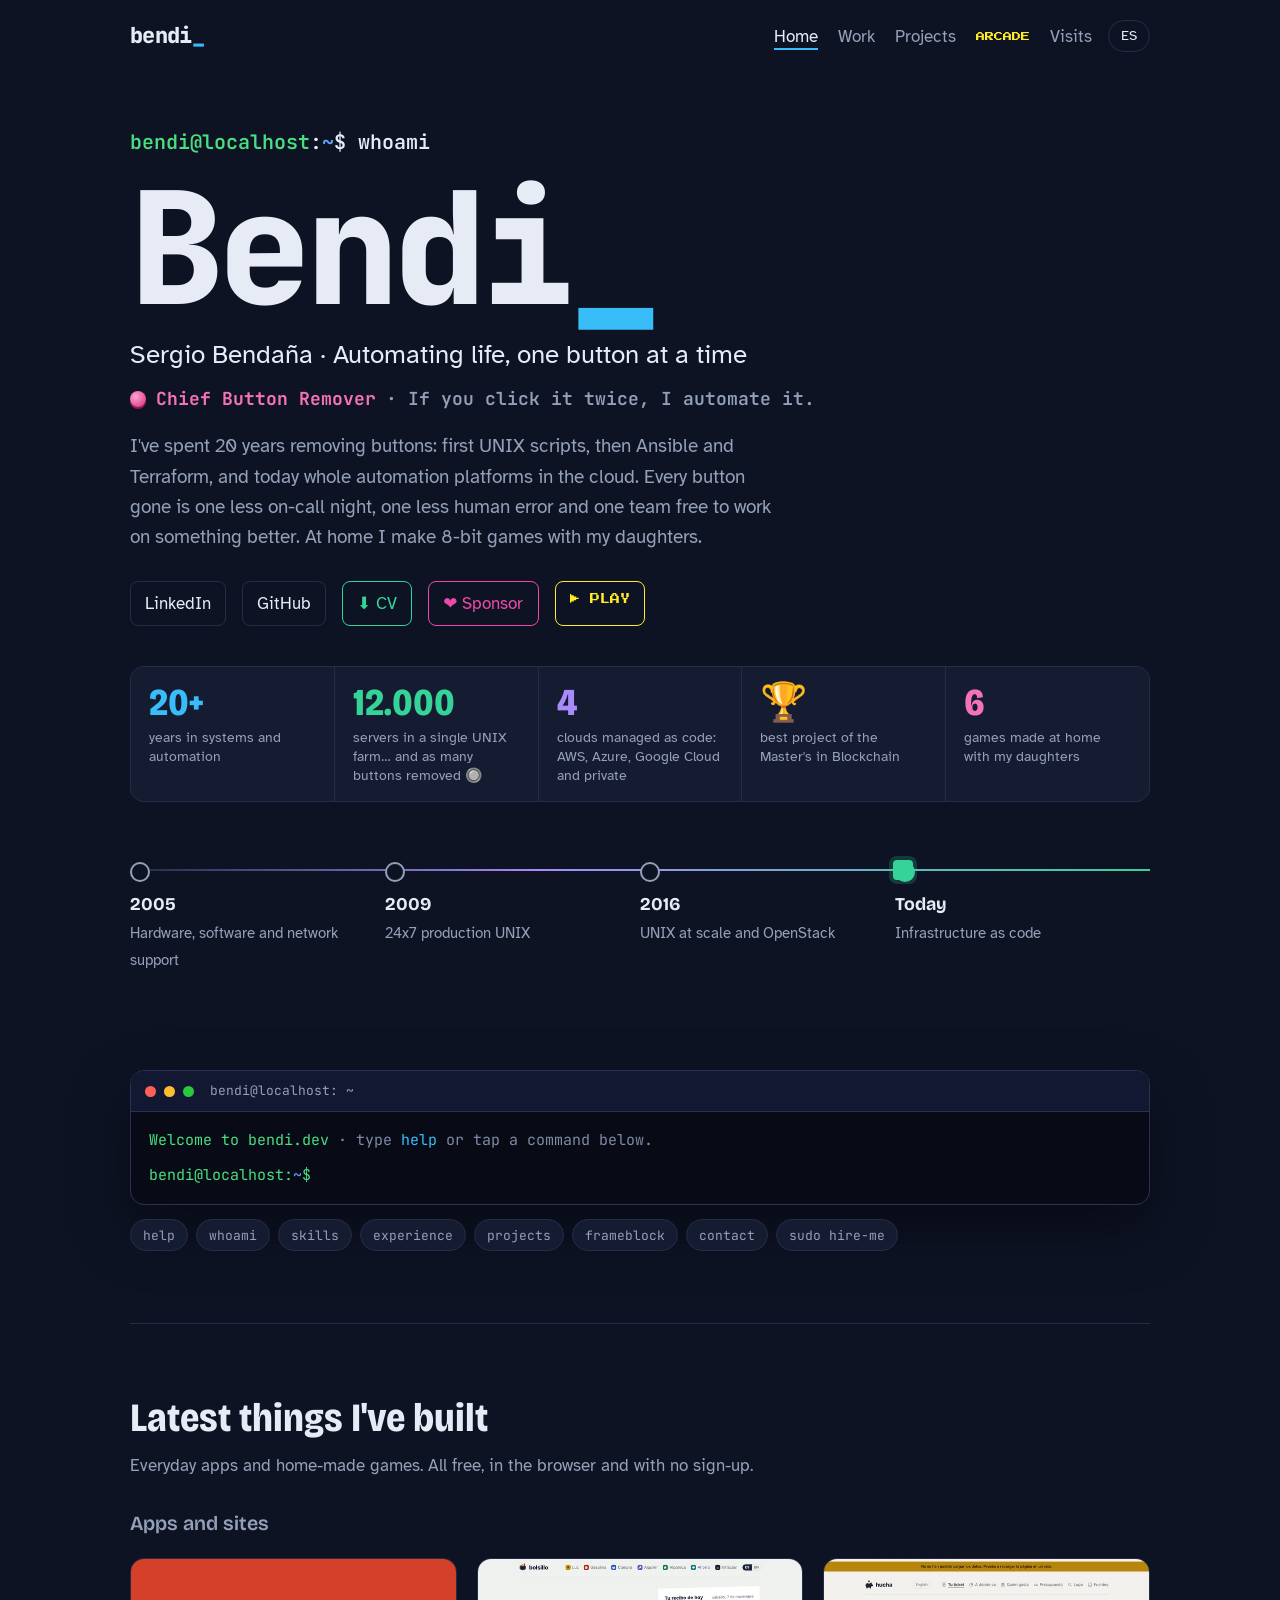
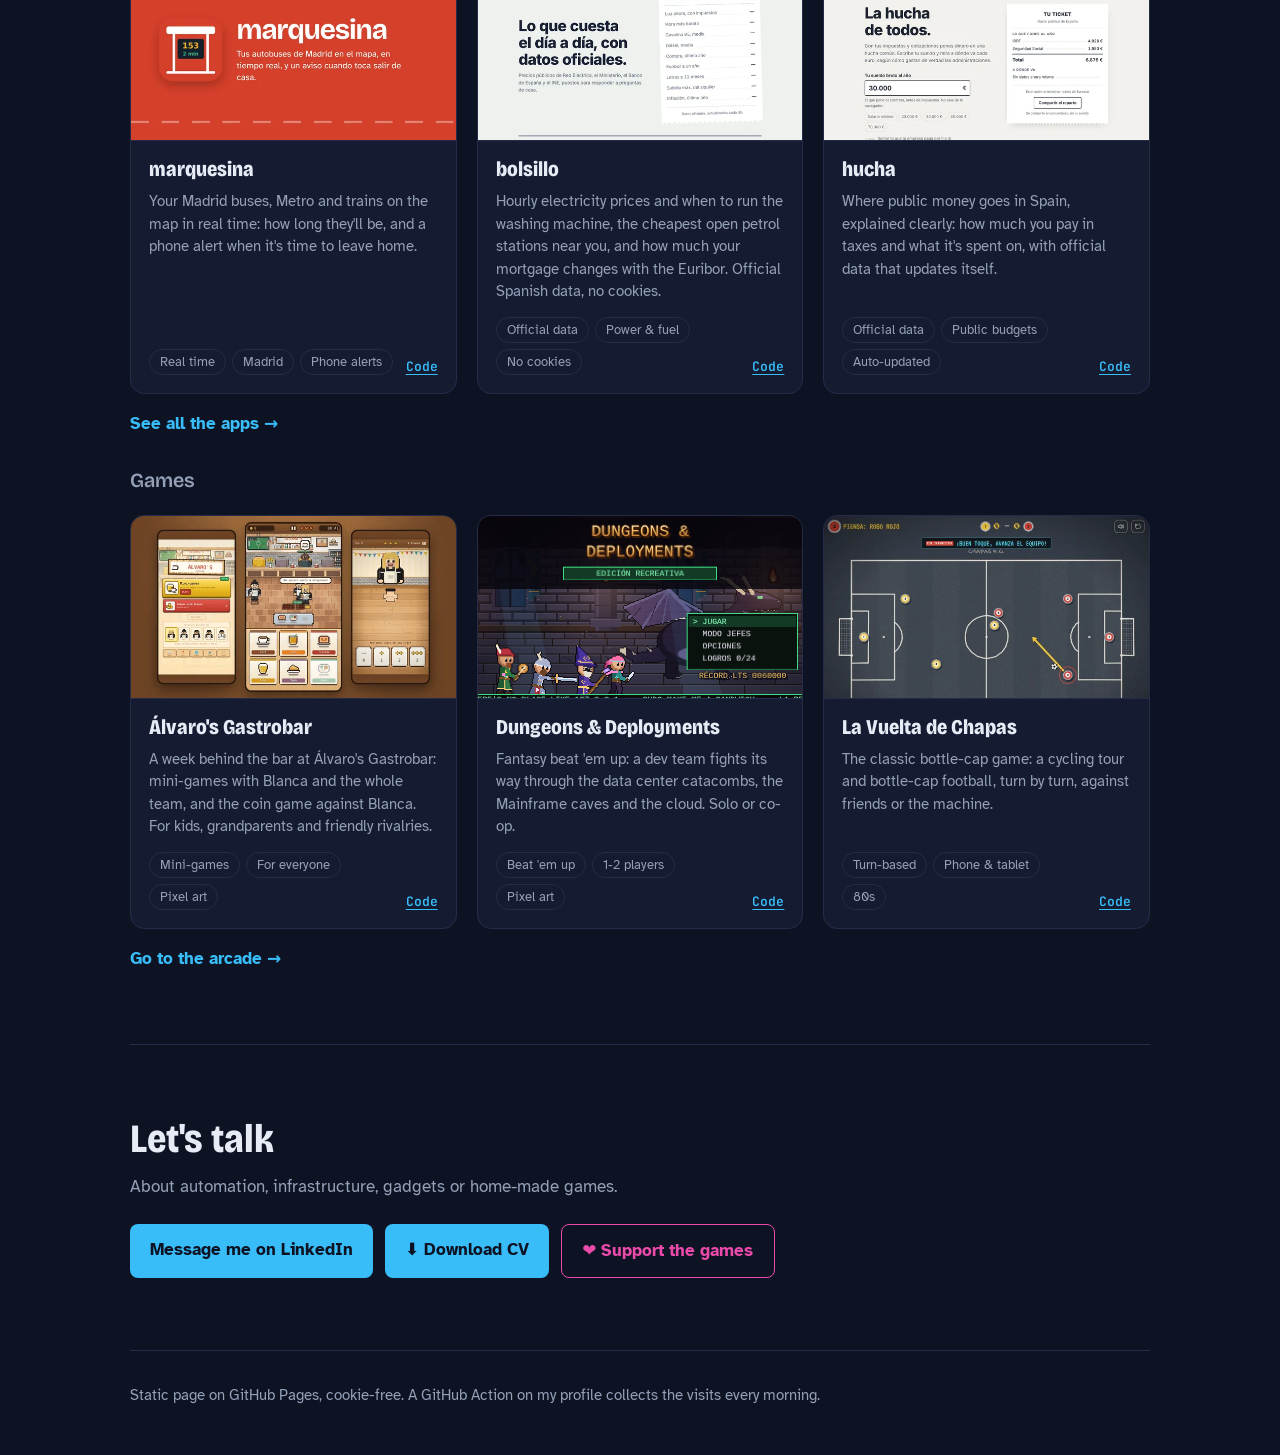
==== commit 401b8ccd: "Home: 'Automating life, one button at a time' instead of the job title under the name" ====
--- a/index.html
+++ b/index.html
@@ -27,6 +27,7 @@
 <link rel="stylesheet" href="/assets/site.css">
 </head>
 <body>
+<a class="skip" href="#main" data-t="skip">Saltar al contenido</a>
 <div class="wrap">
   <header class="bar">
     <a class="brand" href="/" aria-label="bendi.dev">bendi<span>_</span></a>
@@ -39,11 +40,11 @@
     </nav>
     <button class="lang" id="lang" type="button" aria-label="Change language">EN</button>
   </header>
-  <main>
+  <main id="main">
     <div class="hero">
       <p class="prompt" aria-hidden="true"><span class="u">bendi@localhost</span>:<span class="d">~</span>$ whoami</p>
       <h1>Bendi<span class="cur" aria-hidden="true">_</span></h1>
-      <p class="who">Sergio Bendaña · Cloud Engineer</p>
+      <p class="who">Sergio Bendaña · <span data-t="hero.who">Automatizo la vida, un botón cada vez</span></p>
       <p class="cbr"><span class="btn" aria-hidden="true"></span><b>Chief Button Remover</b> <span data-t="hero.cbr">· Si lo pulsas dos veces, lo automatizo.</span></p>
       <p class="pitch" data-t="hero.pitch">Llevo 20 años quitando botones: primero scripts en UNIX, luego Ansible y Terraform, y hoy plataformas enteras de automatización en la nube. Cada botón que desaparece es una guardia menos, un error humano menos y un equipo que dedica su tiempo a algo mejor. En casa hago juegos de 8 bits con mis hijas.</p>
       <div class="links">
--- a/assets/site.css
+++ b/assets/site.css
@@ -127,6 +127,8 @@
 .kpi span { color: var(--muted); font-size: 15px; }
 .kpi em { display: block; font-style: normal; font-size: 13px; color: var(--text); margin-top: 4px; }
 .c-web { color: var(--violet); }
+.gcbox .refnote { color: var(--muted); font-size: 13px; line-height: 1.45; margin: 10px 0 0; max-width: 46ch; }
+.gcbox .refnote b { color: var(--text); font-weight: 600; }
 .gcbox h3 small { font: 400 14px "Atkinson Hyperlegible", sans-serif; color: var(--muted); margin-left: 8px; }
 .devs { margin: 8px 0 20px; }
 .devbar { display: flex; height: 14px; border-radius: 7px; overflow: hidden; background: var(--line); }
@@ -471,3 +473,14 @@
 @media (max-width: 640px) {
   .bar nav { margin-left: 0; order: 3; width: 100%; }
 }
+
+/* ---------- accessibility and the 404 page ---------- */
+.skip { position: absolute; left: 16px; top: -48px; z-index: 10; background: var(--repo); color: var(--ink); padding: 8px 14px; border-radius: 8px; font-weight: 700; text-decoration: none; }
+.skip:focus { top: 12px; }
+.notfound { padding: 64px 0 96px; }
+.notfound h1 { font-size: clamp(36px, 6vw, 56px); margin-top: 12px; }
+.notfound .prompt { font-family: "JetBrains Mono", ui-monospace, monospace; color: var(--muted); }
+.notfound .prompt .u { color: #4ade80; } .notfound .prompt .d { color: #60a5fa; }
+.nf-links { display: flex; flex-wrap: wrap; gap: 12px; list-style: none; padding: 0; margin: 24px 0 0; }
+.nf-links a { display: inline-block; border: 1px solid var(--line); border-radius: 999px; padding: 8px 16px; color: var(--text); text-decoration: none; }
+.nf-links a:hover { border-color: var(--repo); }
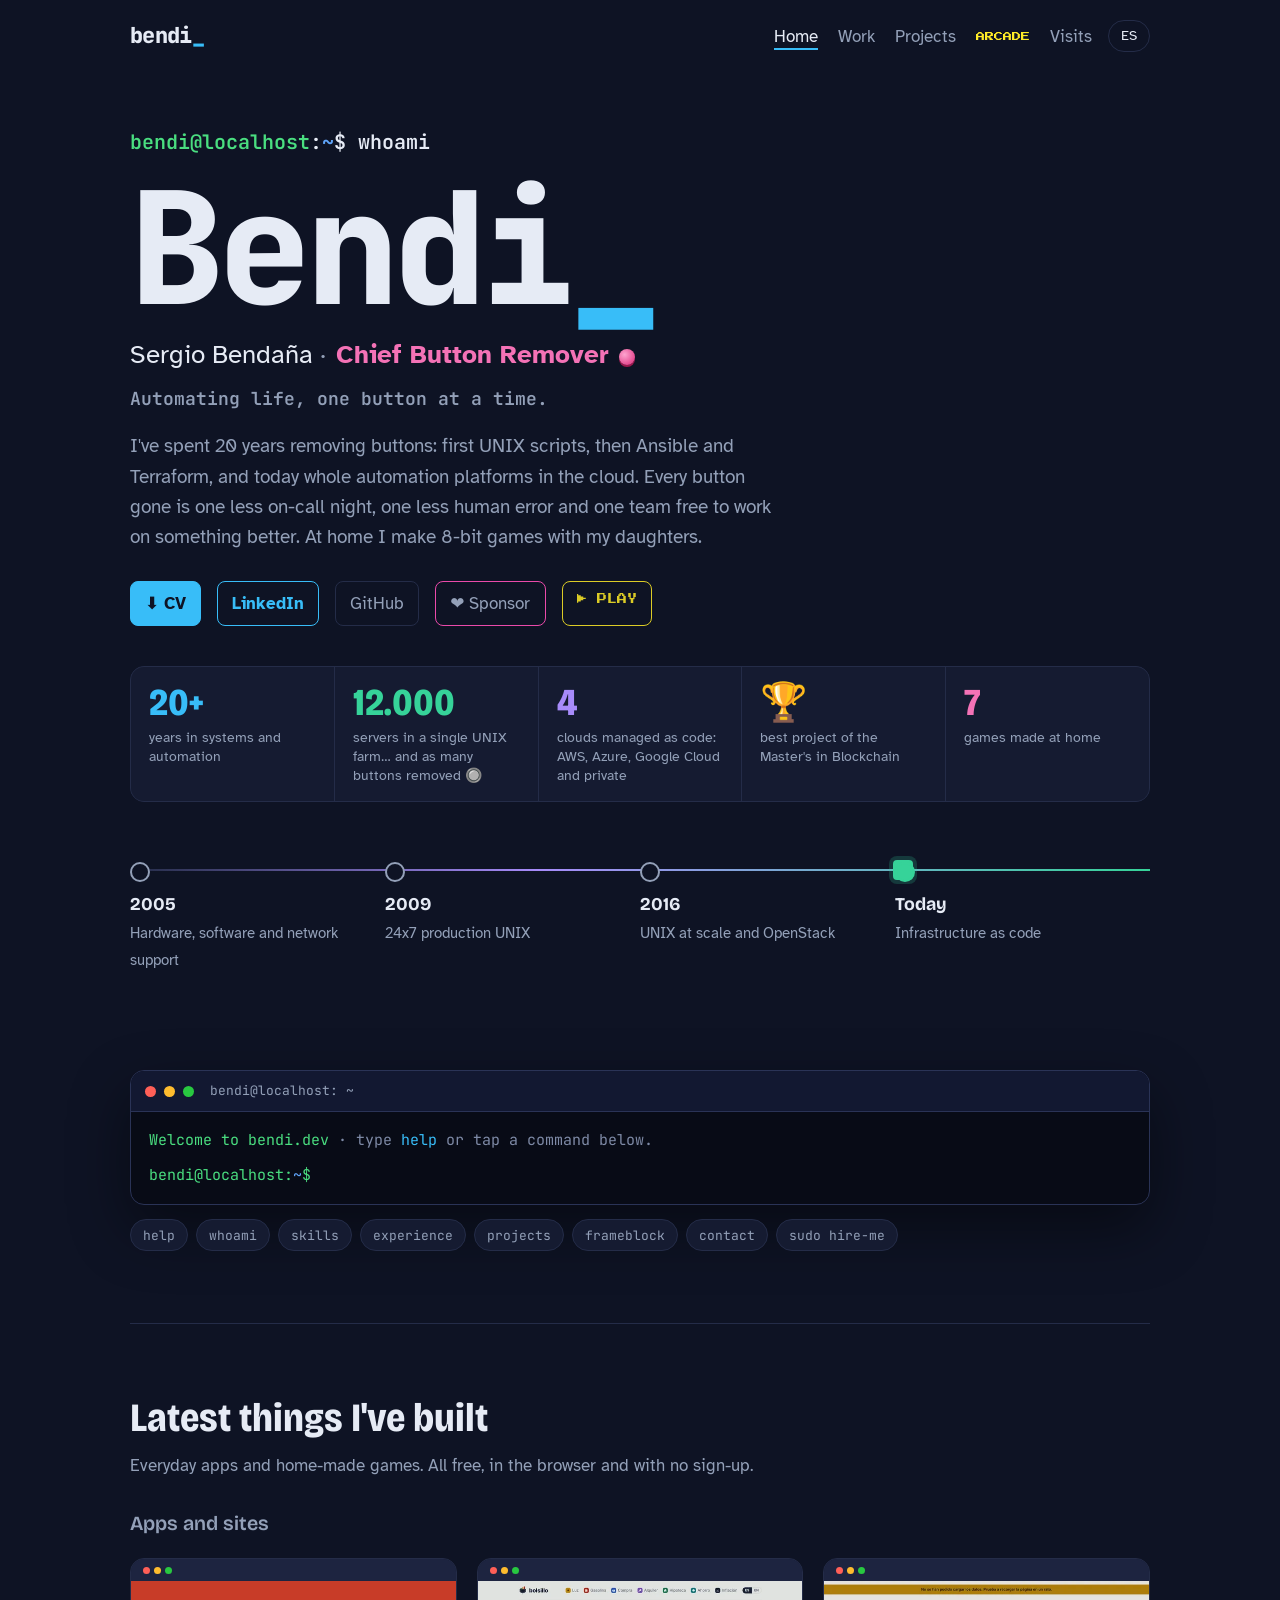
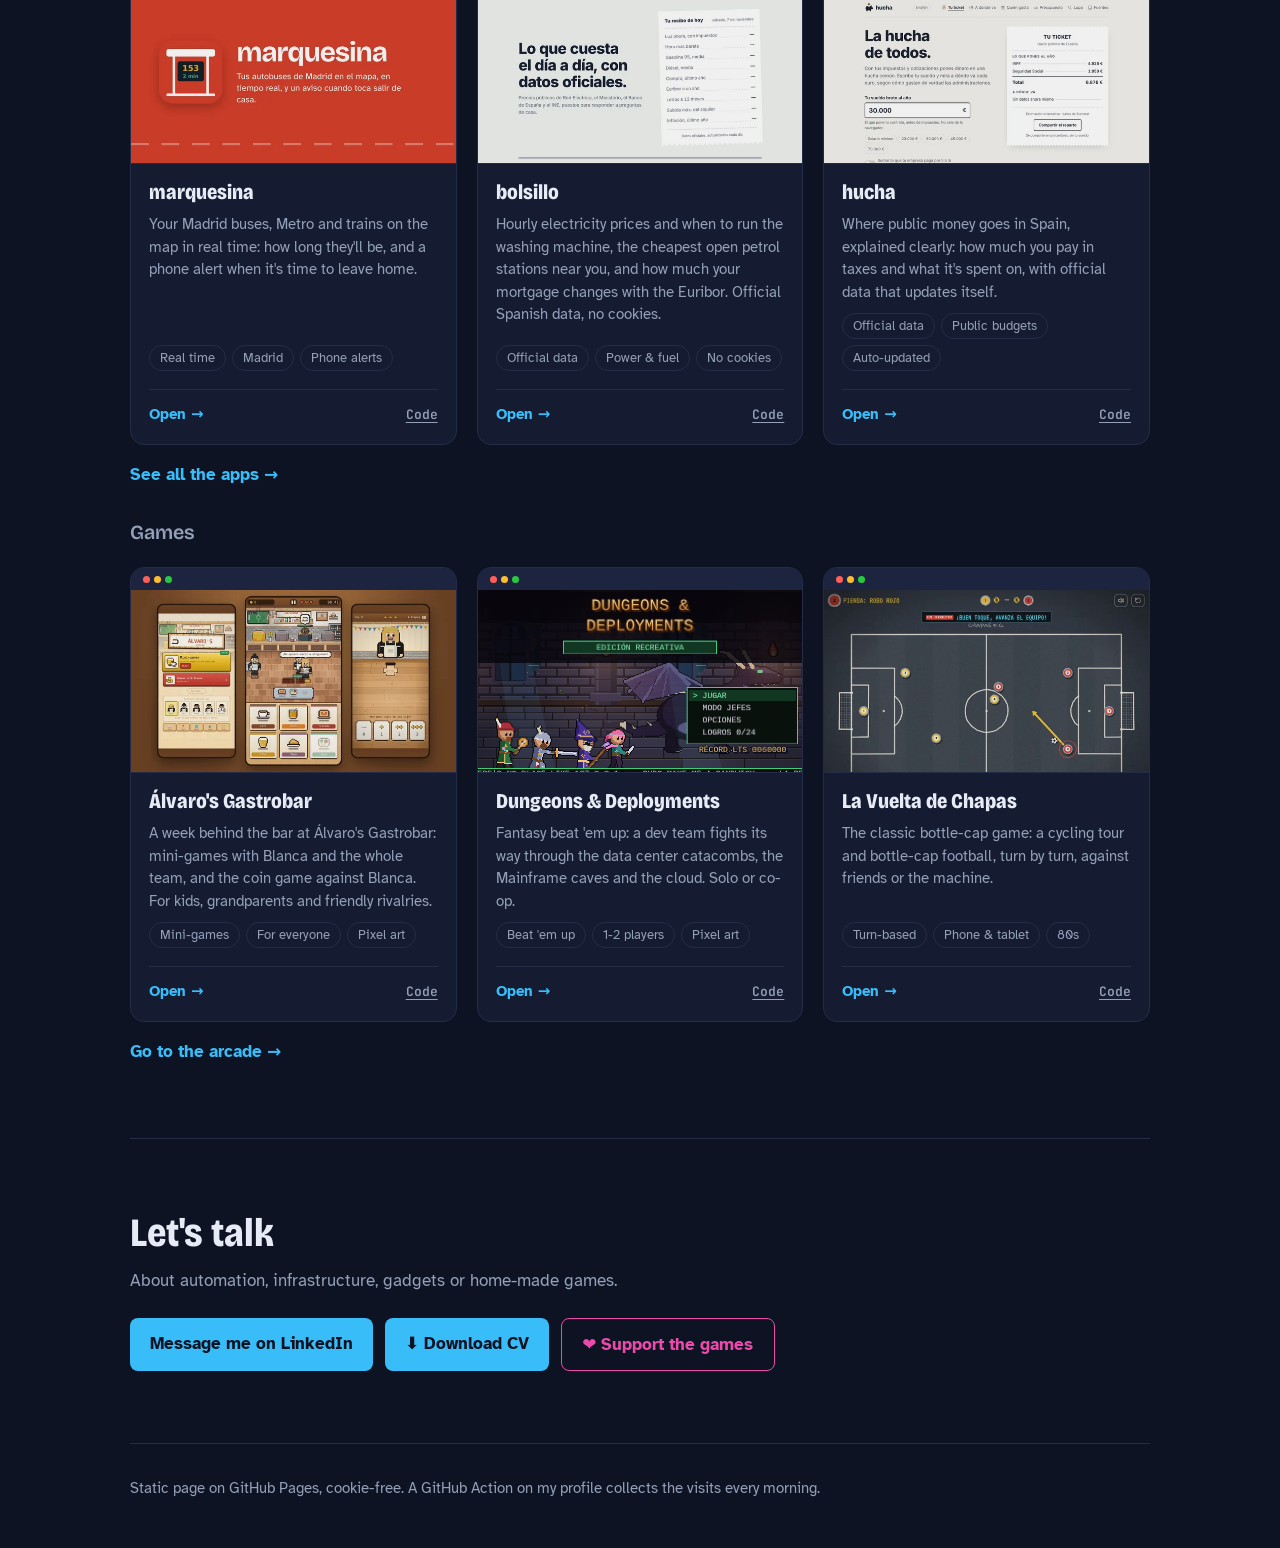
==== commit b704e8e8: "Design pass: clearer hero, button hierarchy, clickable framed cards, shorter Work page - Hero: 'Serg" ====
--- a/index.html
+++ b/index.html
@@ -44,23 +44,23 @@
     <div class="hero">
       <p class="prompt" aria-hidden="true"><span class="u">bendi@localhost</span>:<span class="d">~</span>$ whoami</p>
       <h1>Bendi<span class="cur" aria-hidden="true">_</span></h1>
-      <p class="who">Sergio Bendaña · <span data-t="hero.who">Automatizo la vida, un botón cada vez</span></p>
-      <p class="cbr"><span class="btn" aria-hidden="true"></span><b>Chief Button Remover</b> <span data-t="hero.cbr">· Si lo pulsas dos veces, lo automatizo.</span></p>
+      <p class="who">Sergio Bendaña <span class="dot" aria-hidden="true">·</span> <b class="cbr-t">Chief Button Remover<span class="btn" aria-hidden="true"></span></b></p>
+      <p class="motto" data-t="hero.who">Automatizo la vida, un botón cada vez.</p>
       <p class="pitch" data-t="hero.pitch">Llevo 20 años quitando botones: primero scripts en UNIX, luego Ansible y Terraform, y hoy plataformas enteras de automatización en la nube. Cada botón que desaparece es una guardia menos, un error humano menos y un equipo que dedica su tiempo a algo mejor. En casa hago juegos de 8 bits con mis hijas.</p>
       <div class="links">
-        <a href="https://www.linkedin.com/in/serbenda/">LinkedIn</a>
+        <a class="pri" id="cvlink" href="/cv/Sergio-Bendana-CV-es.pdf" data-t="hero.cv">⬇ CV</a>
+        <a class="pri2" href="https://www.linkedin.com/in/serbenda/">LinkedIn</a>
         <a href="https://github.com/serbenda">GitHub</a>
-        <a class="cv" id="cvlink" href="/cv/Sergio-Bendana-CV-es.pdf" data-t="hero.cv">⬇ CV</a>
         <a class="sp" href="https://github.com/sponsors/serbenda" data-t="hero.sp">❤ Patrocinar</a>
         <a class="play" href="/arcade/" data-t="hero.play">▶ JUGAR</a>
       </div>
 
       <div class="stats">
         <div><strong>20+</strong><span data-t="sx.1">años en sistemas y automatización</span></div>
-        <div><strong>12.000</strong><span data-t="sx.2">servidores en una sola granja UNIX… y otros tantos botones quitados 🔘</span></div>
+        <div><strong>12.000</strong><span data-t="sx.2">servidores en una sola granja UNIX… y otros tantos botones quitados 🔘</span></div>
         <div><strong>4</strong><span data-t="sx.3">nubes gestionadas como código: AWS, Azure, Google Cloud y privada</span></div>
         <div><strong>🏆</strong><span data-t="sx.4">mejor proyecto del Máster en Blockchain</span></div>
-        <div><strong>6</strong><span data-t="sx.5">juegos hechos en casa con mis hijas</span></div>
+        <div><strong id="ngames">7</strong><span data-t="sx.5">juegos hechos en casa</span></div>
       </div>
 
       <div class="pipe" aria-label="De 2005 a hoy" data-t-aria="hero.pipe">
--- a/assets/site.css
+++ b/assets/site.css
@@ -484,3 +484,67 @@
 .nf-links { display: flex; flex-wrap: wrap; gap: 12px; list-style: none; padding: 0; margin: 24px 0 0; }
 .nf-links a { display: inline-block; border: 1px solid var(--line); border-radius: 999px; padding: 8px 16px; color: var(--text); text-decoration: none; }
 .nf-links a:hover { border-color: var(--repo); }
+
+/* ---------- design pass: hero, buttons, cards, Work page, mobile ---------- */
+/* hero: name and title on one line, the motto under it */
+.hero .who .dot { color: var(--muted); }
+.hero .who .cbr-t { color: var(--plays); font-weight: 700; white-space: nowrap; }
+.hero .who .btn { display: inline-block; vertical-align: middle; margin-left: 10px; width: 16px; height: 16px; border-radius: 50%;
+  background: radial-gradient(circle at 35% 35%, #fda4cf, #db2777); box-shadow: 0 2px 0 #9d174d; }
+.hero .motto { margin-top: 10px; font: 600 clamp(15px, 1.7vw, 18px)/1.4 "JetBrains Mono", ui-monospace, monospace; color: var(--muted); }
+/* buttons: the CV first, LinkedIn second, the rest quieter */
+.links a.pri { background: var(--repo); border-color: var(--repo); color: var(--ink); font-weight: 700; }
+.links a.pri:hover { background: var(--text); border-color: var(--text); color: var(--ink); }
+.links a.pri2 { border-color: var(--repo); color: var(--repo); font-weight: 700; }
+.links a.pri2:hover { background: rgba(56, 189, 248, .12); color: var(--text); }
+.links a:not(.pri):not(.pri2) { color: var(--muted); }
+.links a:not(.pri):not(.pri2):hover { color: var(--text); }
+.links a.play:not(.pri):not(.pri2) { color: #ffec27; opacity: .85; }
+.links a.play:not(.pri):not(.pri2):hover { opacity: 1; color: #000; }
+
+/* cards: the whole card opens the app, in a thin browser frame so every screenshot looks alike */
+.app { position: relative; }
+.app-link::after { content: ""; position: absolute; inset: 0; border-radius: 14px; }
+.app-link:focus-visible { outline: none; }
+.app:focus-within { border-color: var(--repo); box-shadow: 0 0 0 2px var(--repo); }
+.app h3 a:hover, .app h3 a:focus-visible { text-decoration: none; }
+.app:hover h3 a { color: var(--repo); }
+.app-img { position: relative; padding-top: 22px; background: #1d2440; border-bottom: 1px solid var(--line); }
+.app-img::before { content: ""; position: absolute; top: 8px; left: 12px; width: 7px; height: 7px; border-radius: 50%;
+  background: #ff5f57; box-shadow: 11px 0 #febc2e, 22px 0 #28c840; }
+.app-img img { border-bottom: 0; filter: brightness(.94); transition: filter .15s; }
+.app:hover .app-img img { filter: none; }
+.app-tags { margin-top: 2px; }
+.app-foot { align-items: center; margin-top: 10px; padding-top: 12px; border-top: 1px solid var(--line); }
+.app-open { font-weight: 700; color: var(--repo); font-size: 15px; }
+.app-code { position: relative; z-index: 1; color: var(--muted); }
+.app-code:hover { color: var(--text); }
+/* "and also": a short list reads as sentences, not as an orphan block */
+.tools.few li { display: block; }
+.tools.few span::before { content: " — "; }
+
+/* Work page: the current role open, the others one click away */
+.career details > summary { list-style: none; cursor: pointer; }
+.career details > summary::-webkit-details-marker { display: none; }
+.career .more { display: inline-block; margin-top: 6px; font-size: 14px; color: var(--repo); }
+.career .more::after { content: " ▾"; }
+.career details[open] .more { display: none; }
+.career details > summary:hover b { color: var(--repo); }
+.fb-more { margin-top: 40px; border: 1px solid var(--line); border-radius: 14px; padding: 0 20px; background: rgba(21, 27, 49, .6); }
+.fb-more > summary { cursor: pointer; padding: 18px 0; font: 800 20px "Bricolage Grotesque", sans-serif; list-style: none; }
+.fb-more > summary::-webkit-details-marker { display: none; }
+.fb-more > summary::after { content: " ▾"; color: var(--repo); }
+.fb-more[open] > summary::after { content: " ▴"; }
+.fb-more[open] { padding-bottom: 24px; }
+.fb-more > h3.sub:first-of-type { margin-top: 4px; }
+
+/* phones: the home highlights slide sideways instead of six cards in a row */
+.exp .side > p:first-child { margin-top: 0; }
+@media (max-width: 640px) {
+  .hero .who .dot { display: none; }
+  .hero .who .cbr-t { display: block; margin-top: 2px; }
+  #feat-apps, #feat-games { display: grid; grid-auto-flow: column; grid-auto-columns: 84%; grid-template-columns: none;
+    overflow-x: auto; scroll-snap-type: x mandatory; gap: 14px; padding-bottom: 10px; margin-right: -16px; padding-right: 16px; }
+  #feat-apps > .app, #feat-games > .app { scroll-snap-align: start; }
+  .app:hover { transform: none; }
+}
